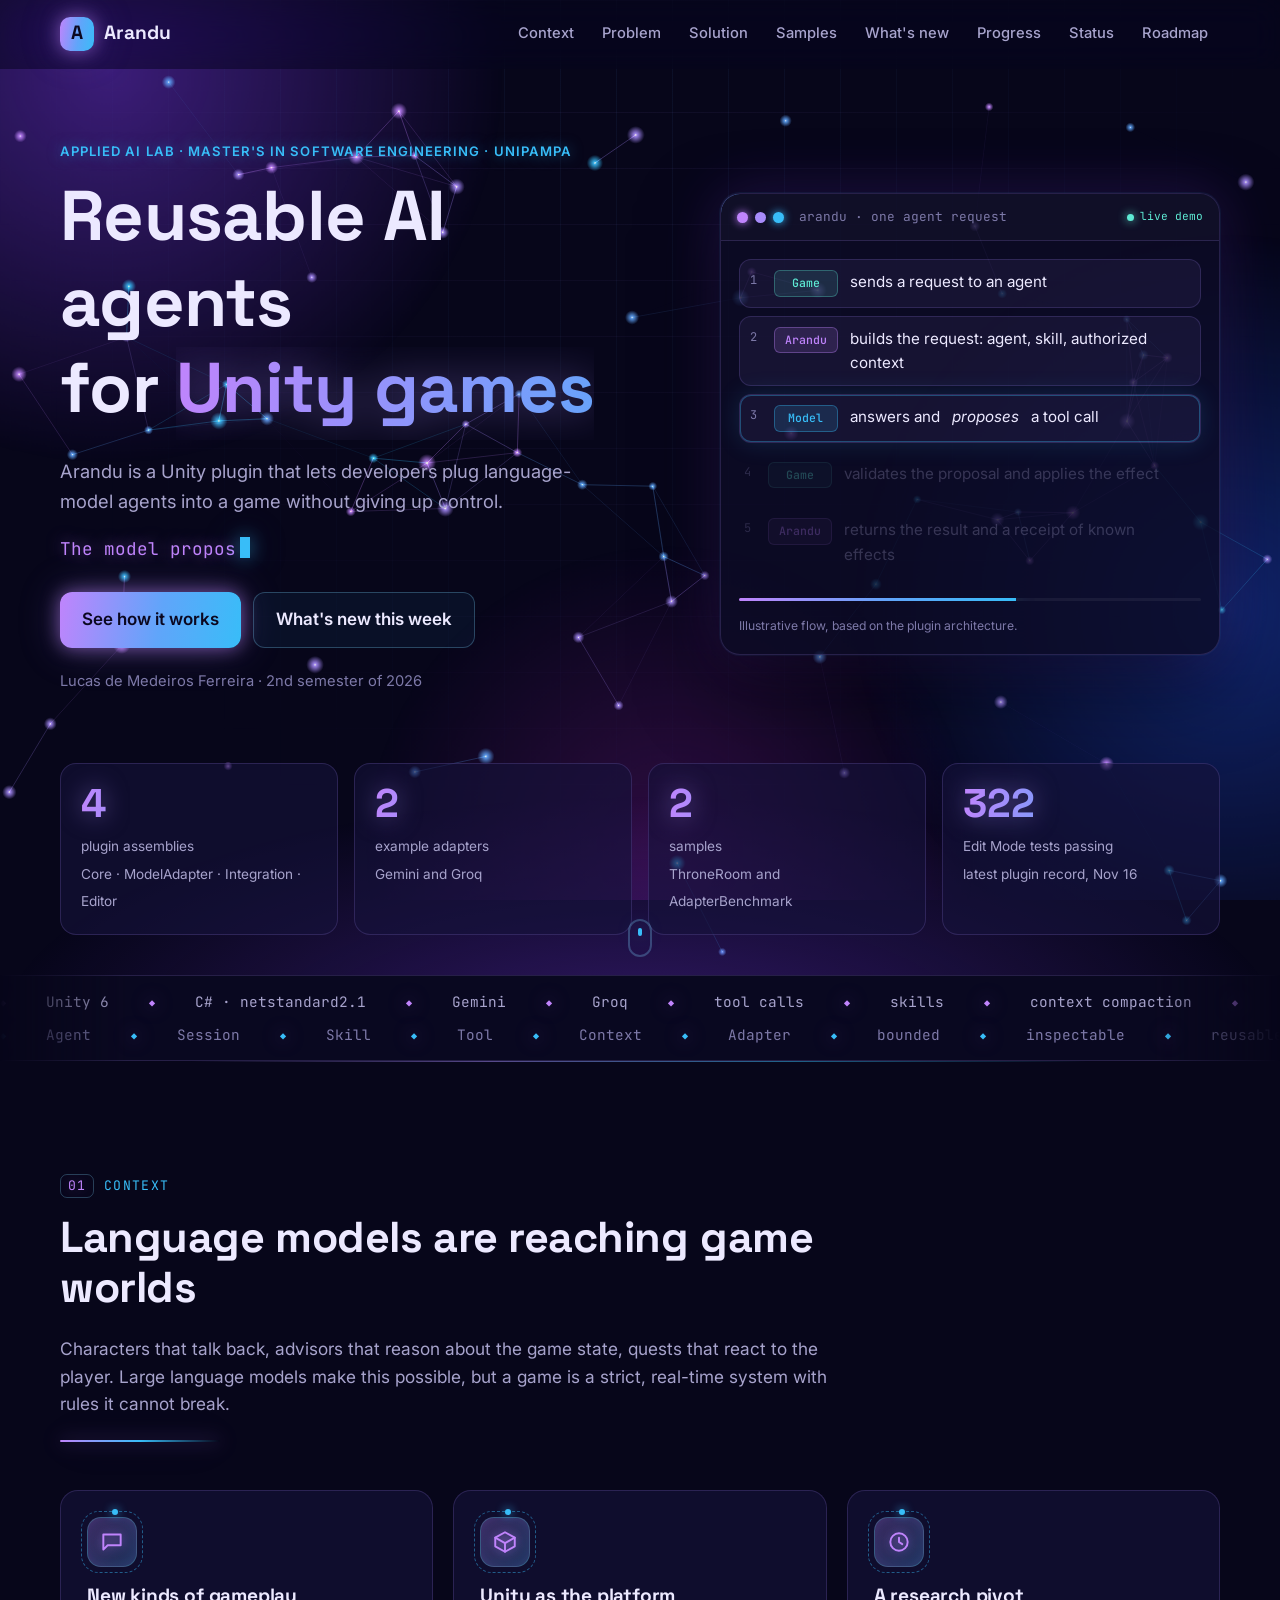
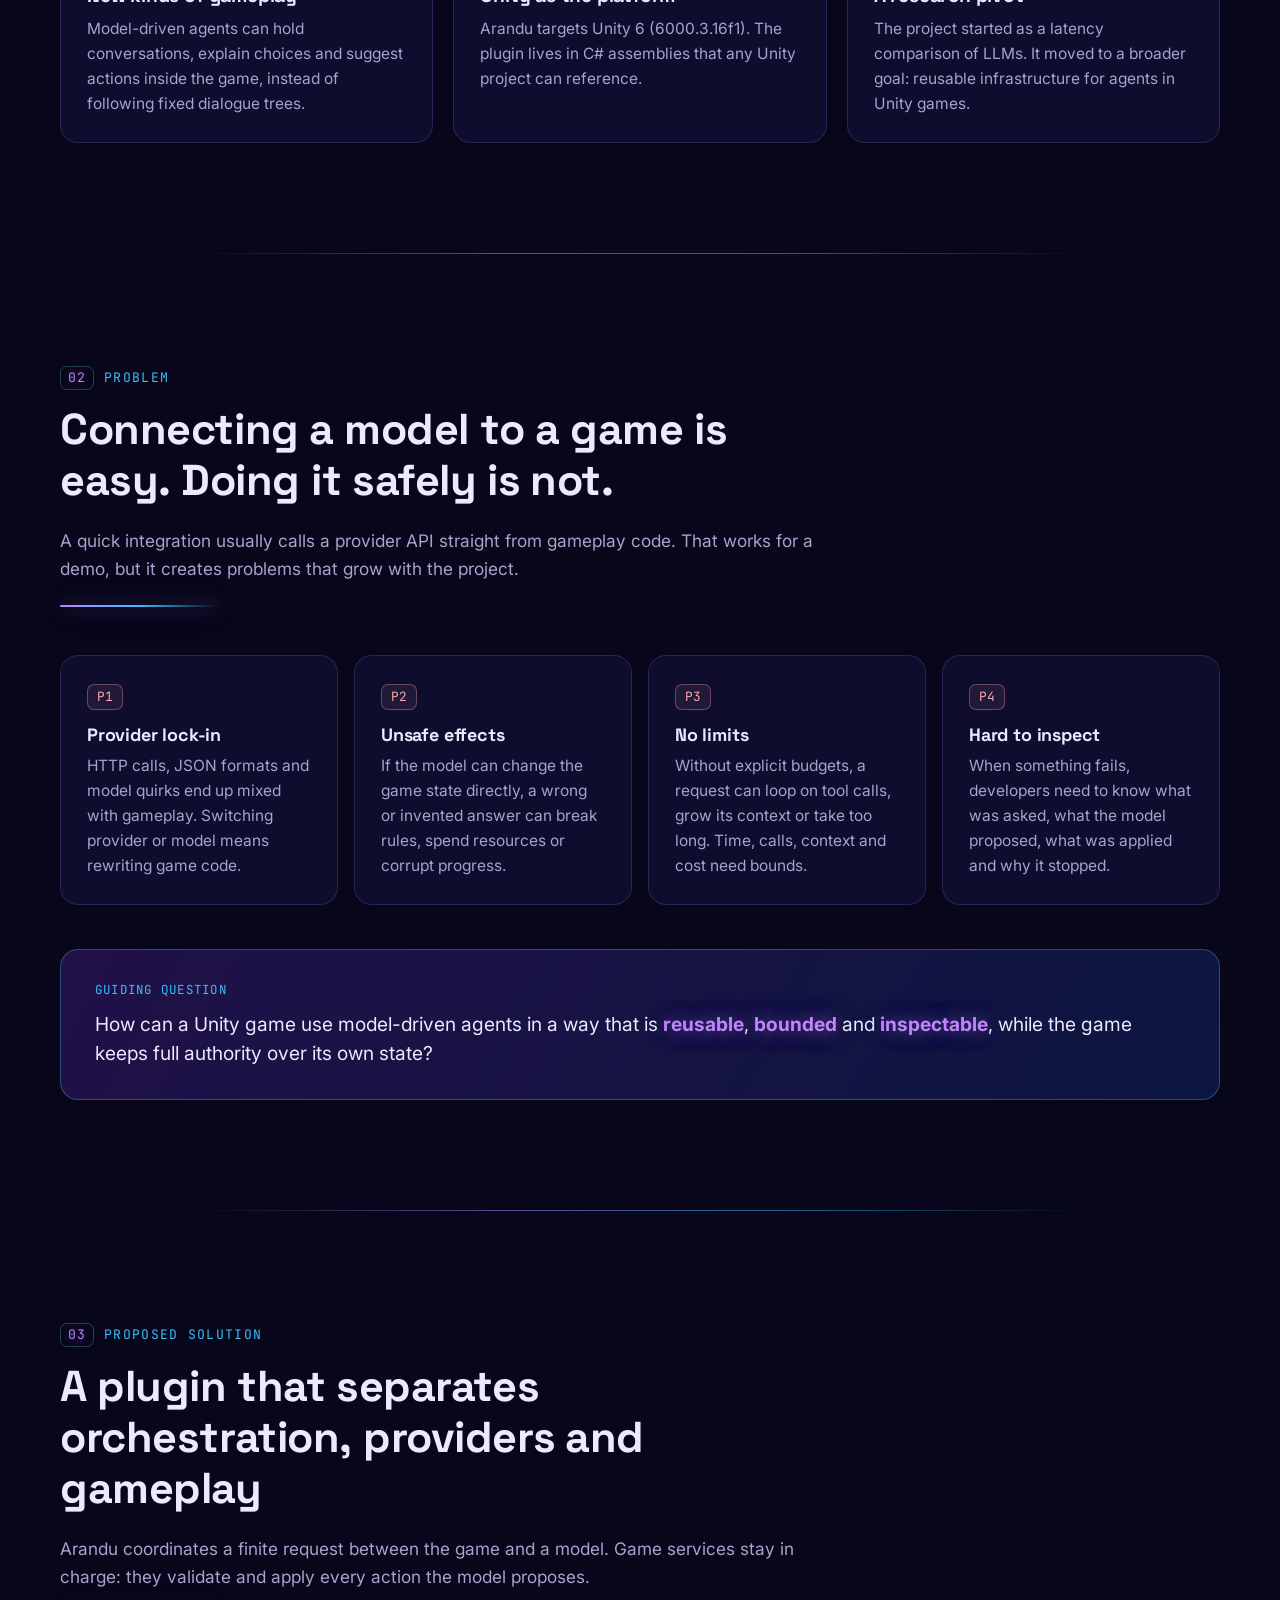
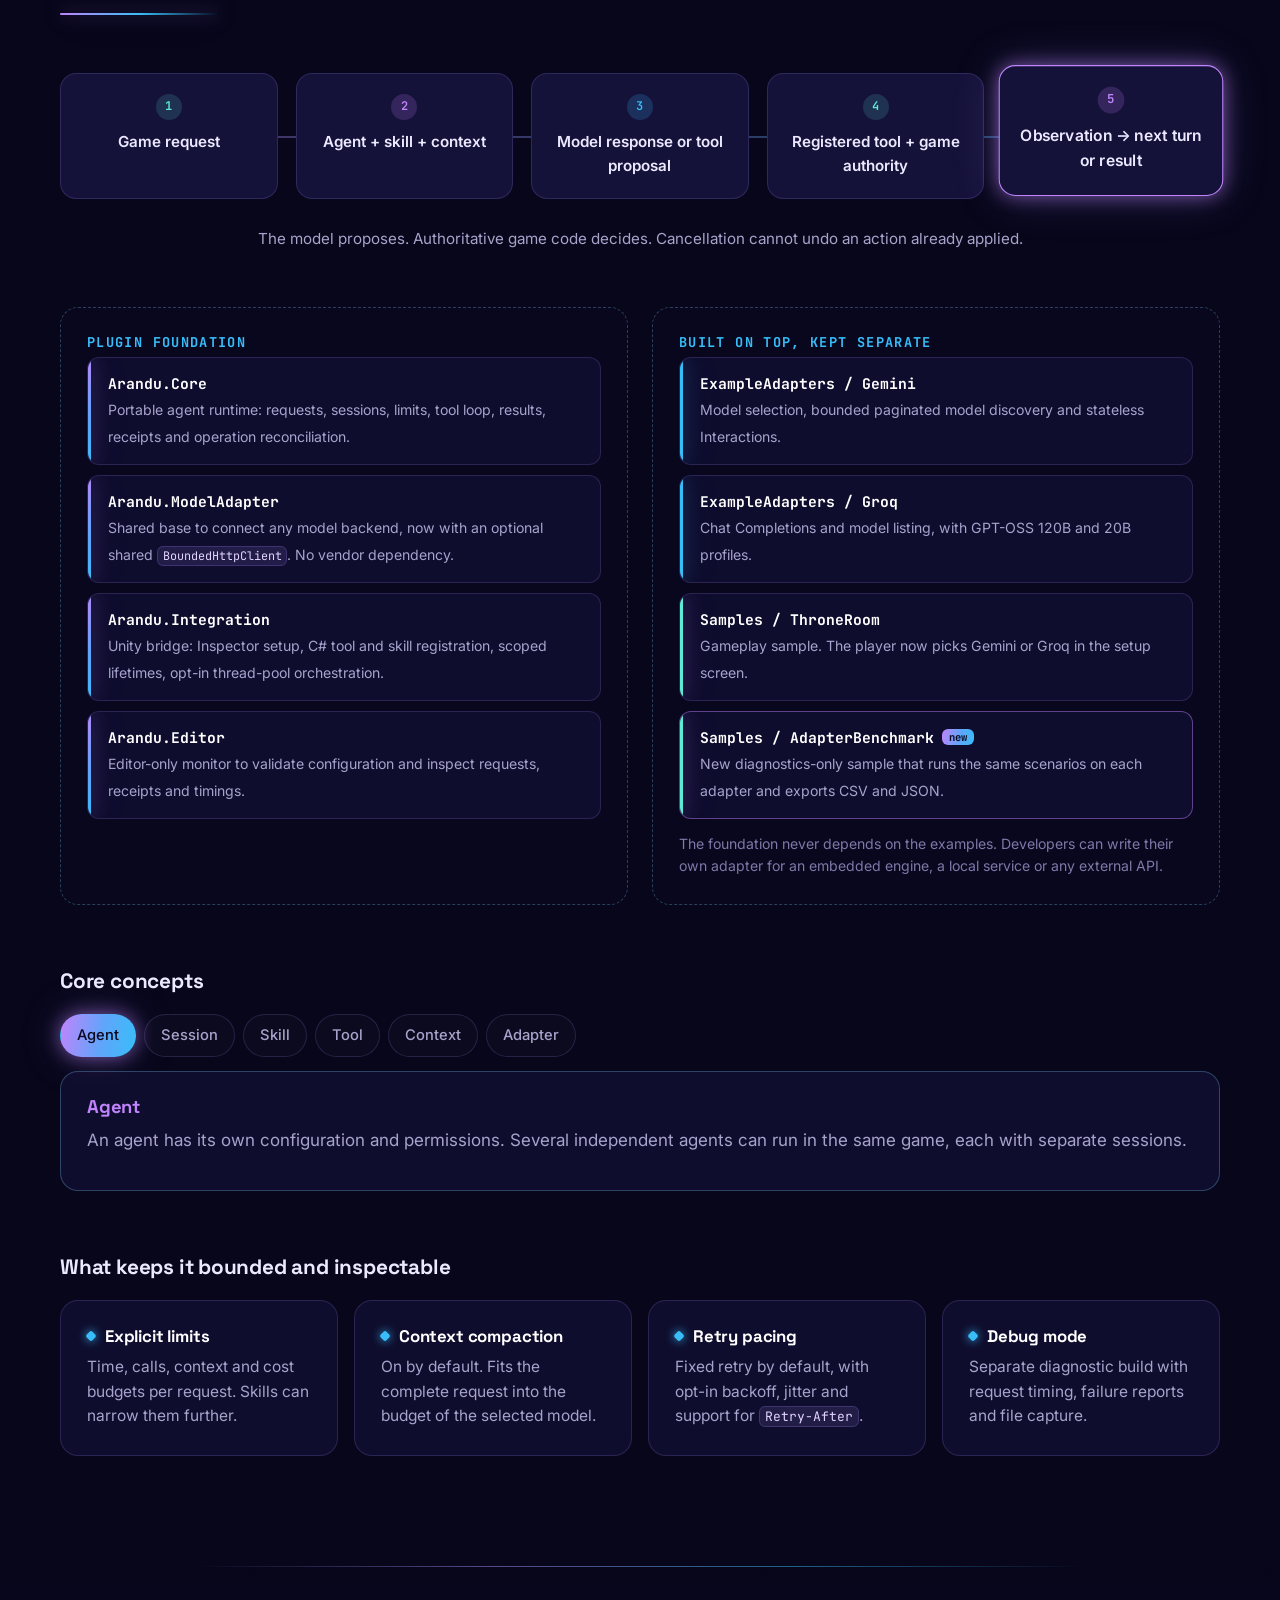
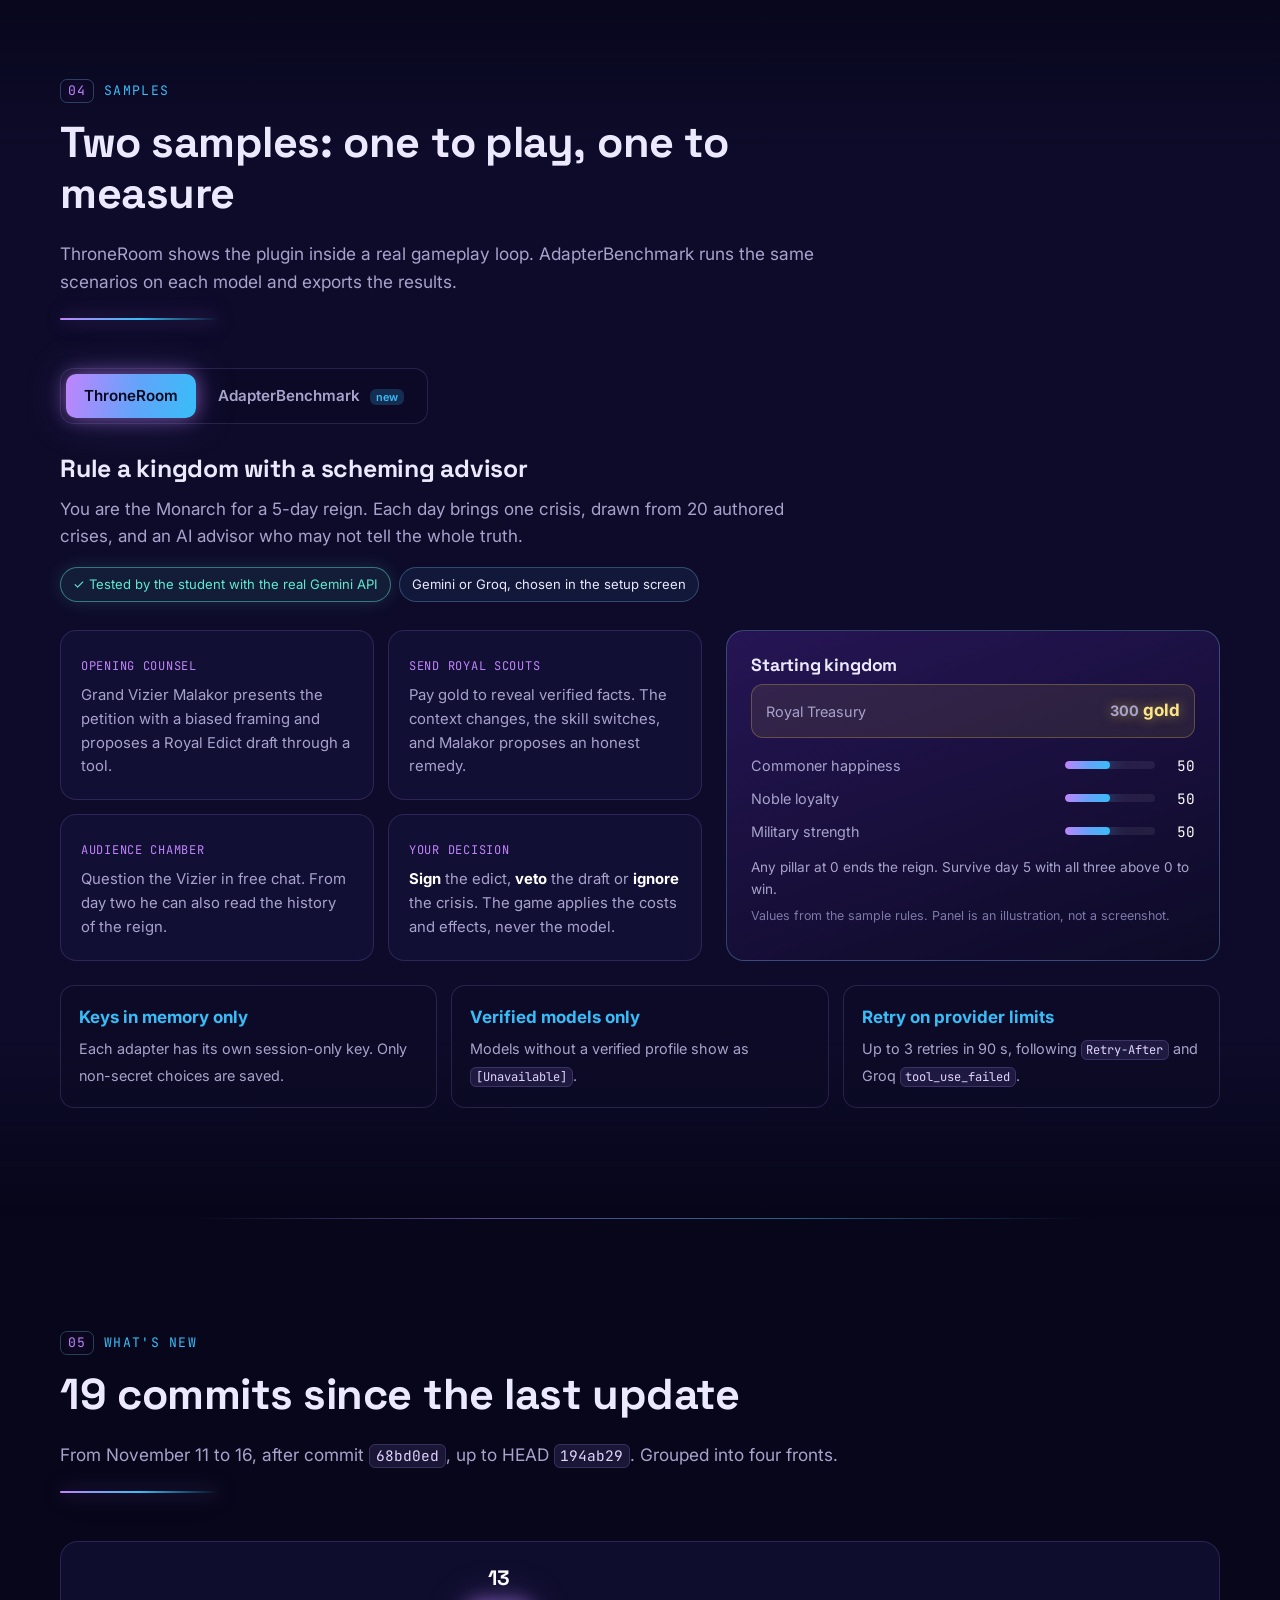
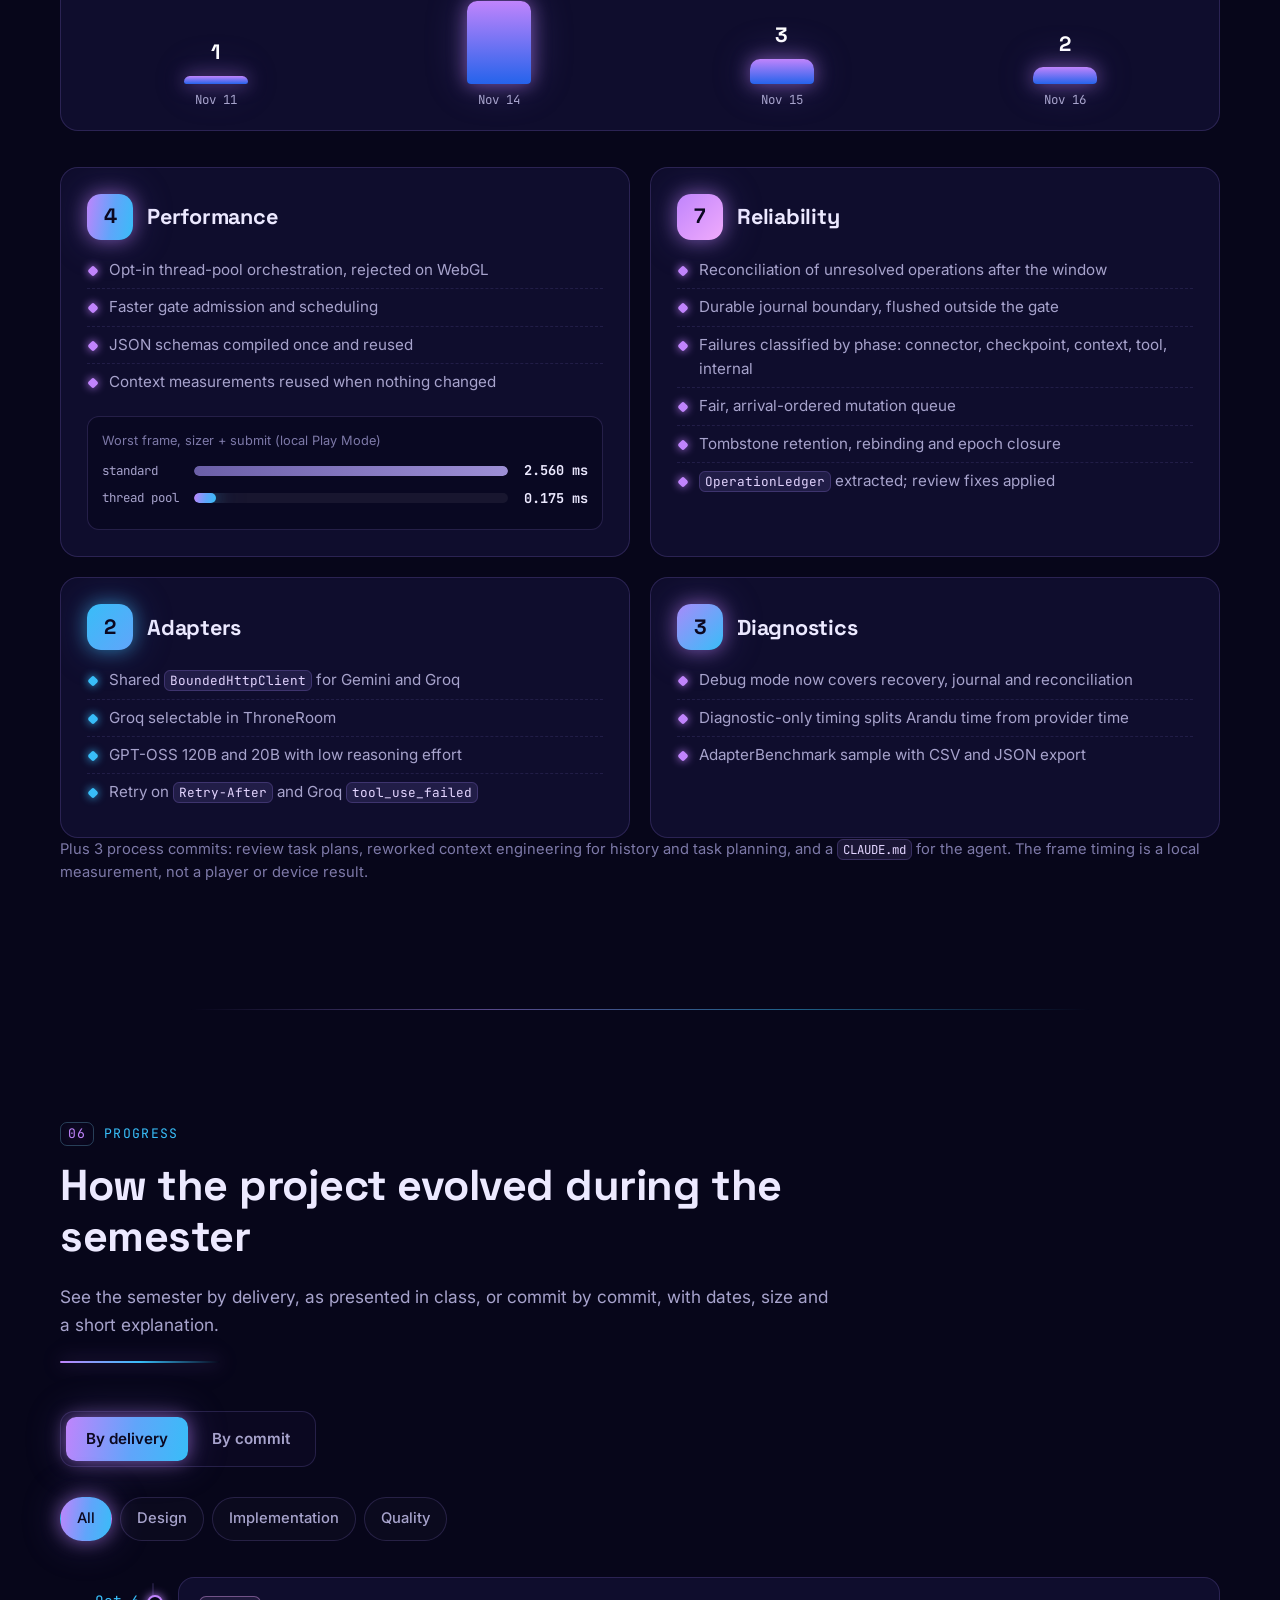
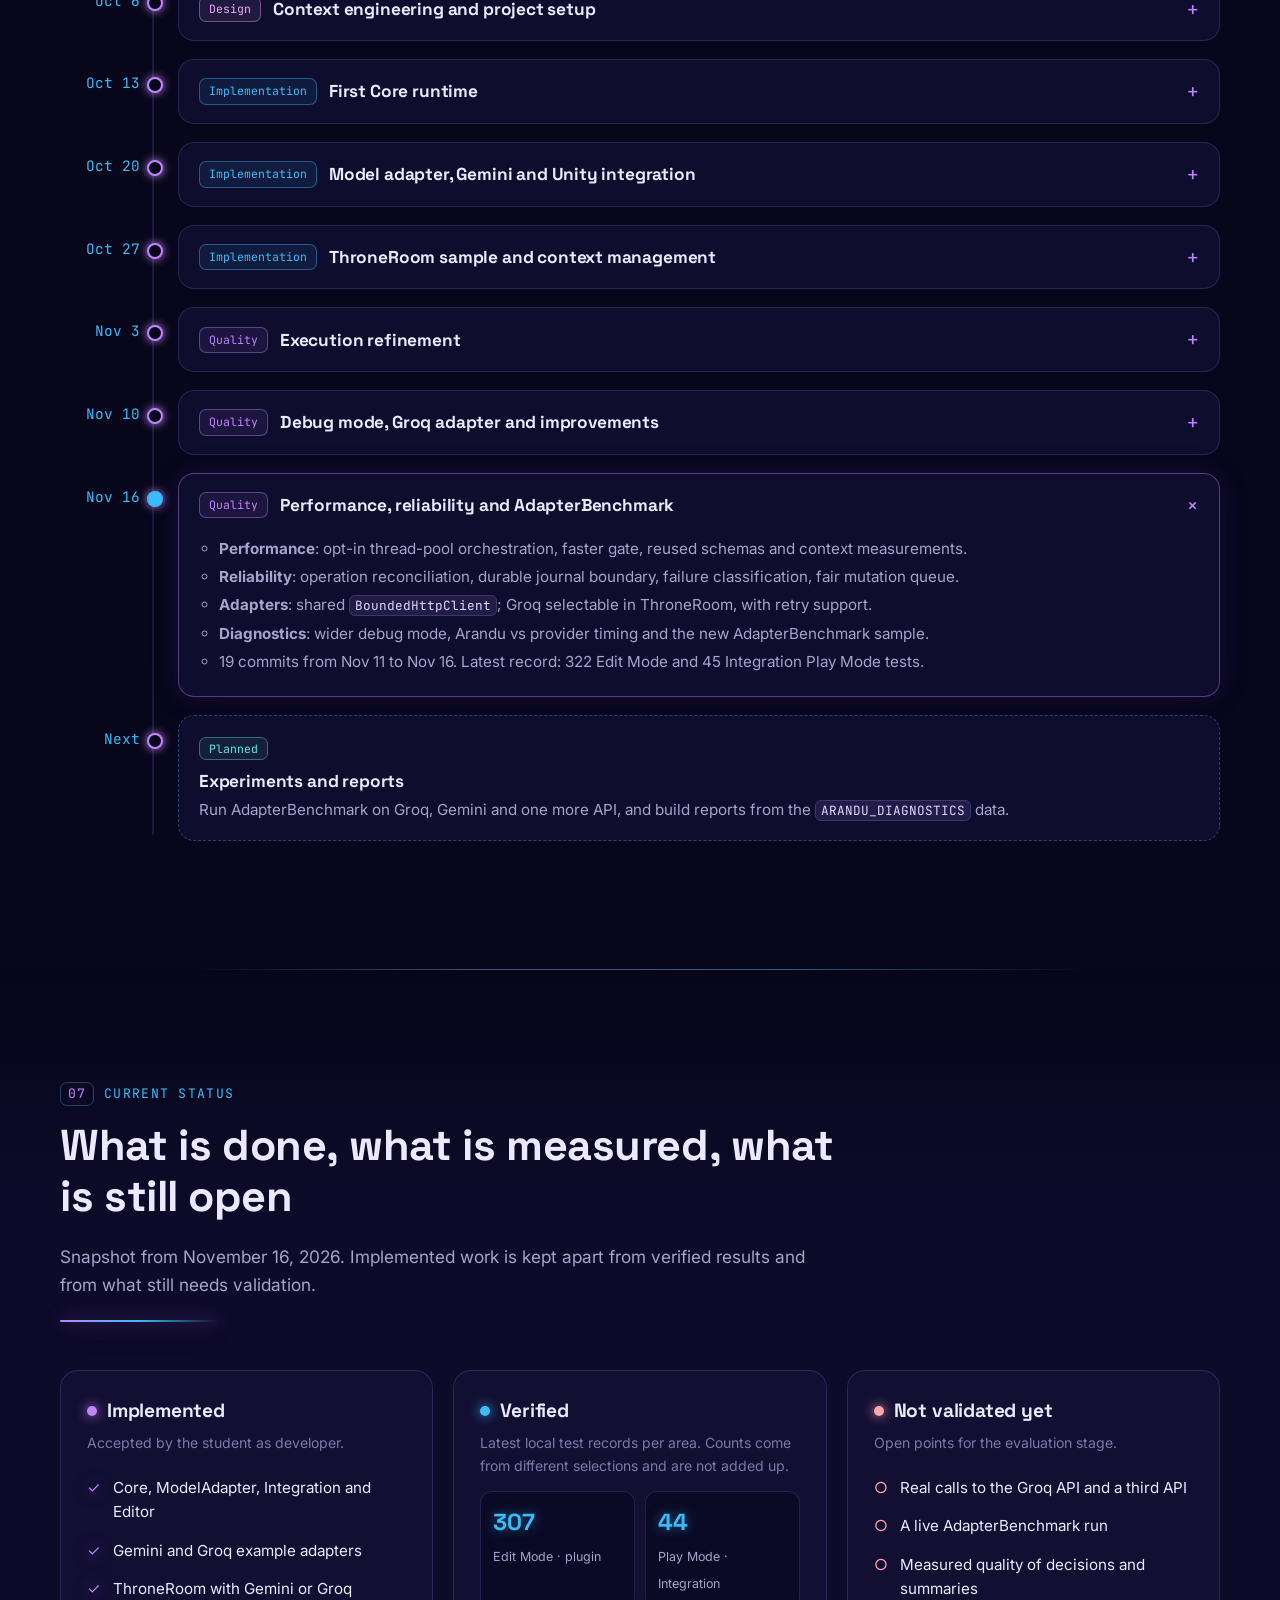
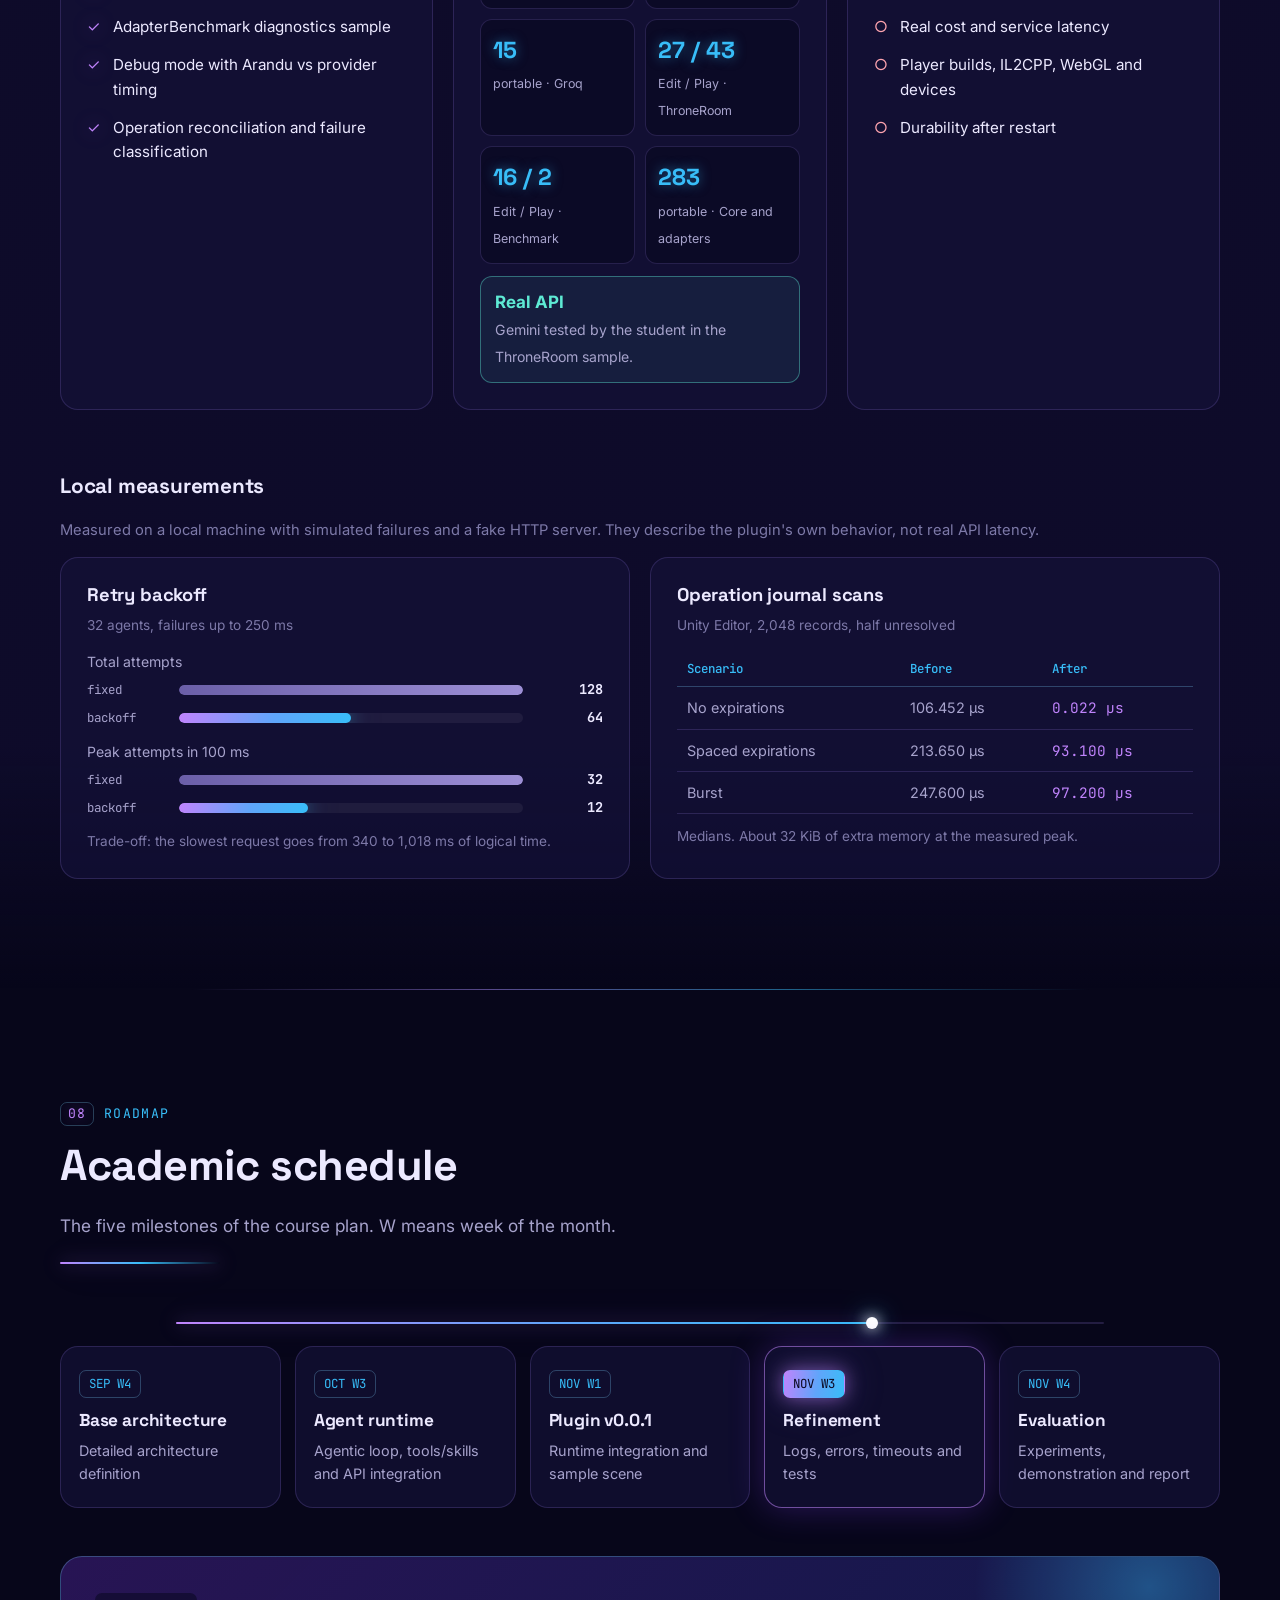
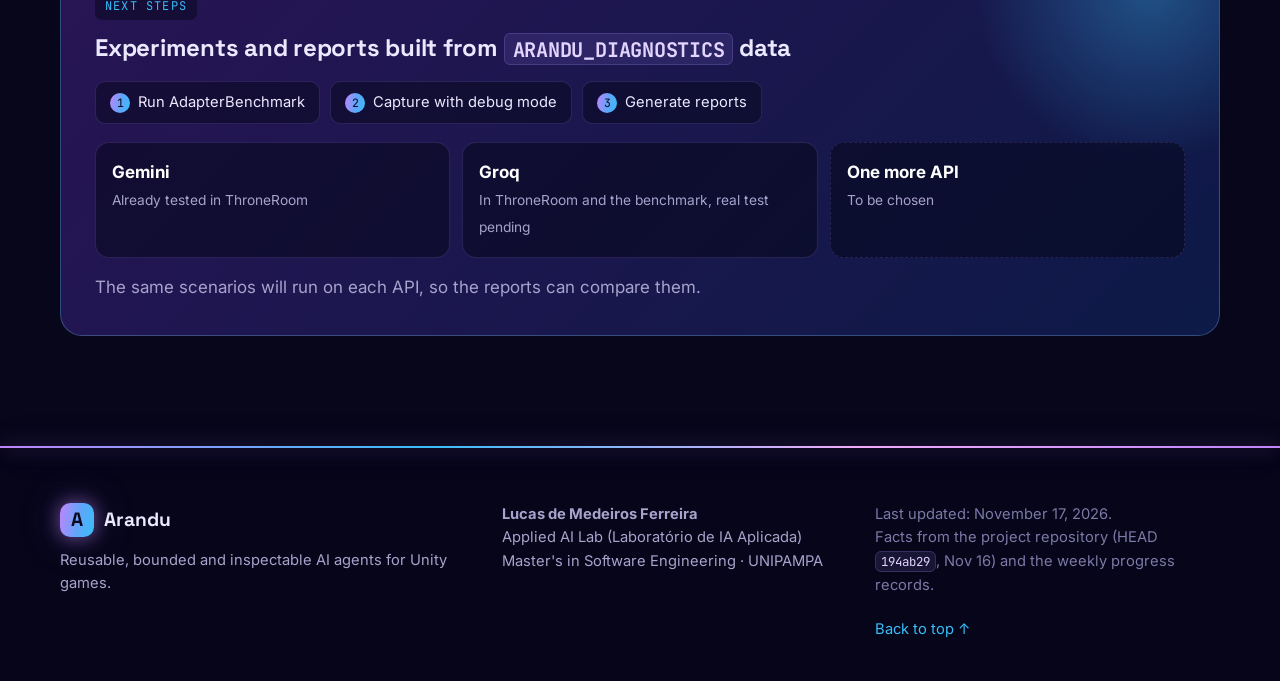
==== index.html @ 789f6451 "Improve Arandu site Signed-off-by: lucasper <lucasmf2005job@gmail.com>" ====
<!doctype html>
<html lang="en">
<head>
  <meta charset="utf-8">
  <meta name="viewport" content="width=device-width, initial-scale=1">
  <title>Arandu · AI Agents for Unity</title>
  <meta name="description" content="Arandu is a reusable Unity plugin for model-driven game agents. Project site for the Applied AI Lab course, Master's in Software Engineering, UNIPAMPA.">
  <meta name="theme-color" content="#07061a">
  <link rel="preconnect" href="https://fonts.googleapis.com">
  <link rel="preconnect" href="https://fonts.gstatic.com" crossorigin>
  <link href="https://fonts.googleapis.com/css2?family=Inter:wght@400;500;600;700&family=Space+Grotesk:wght@500;600;700&family=JetBrains+Mono:wght@400;500&display=swap" rel="stylesheet">
  <link rel="stylesheet" href="styles.css">
  <link rel="icon" href="data:image/svg+xml,%3Csvg xmlns='http://www.w3.org/2000/svg' viewBox='0 0 64 64'%3E%3Cdefs%3E%3ClinearGradient id='g' x1='0' y1='0' x2='1' y2='1'%3E%3Cstop offset='0' stop-color='%23c084fc'/%3E%3Cstop offset='1' stop-color='%2338bdf8'/%3E%3C/linearGradient%3E%3C/defs%3E%3Crect width='64' height='64' rx='14' fill='%230d0b26'/%3E%3Cpath d='M32 12 50 52H40l-8-19-8 19H14z' fill='url(%23g)'/%3E%3C/svg%3E">
</head>
<body>

<div class="scroll-progress" aria-hidden="true"><i></i></div>
<div class="cursor-glow" aria-hidden="true"></div>
<div class="bg-orbs" aria-hidden="true"><span class="orb o1"></span><span class="orb o2"></span><span class="orb o3"></span></div>
<div class="bg-grid" aria-hidden="true"></div>

<header class="topbar" id="top">
  <a class="brand" href="#top" aria-label="Arandu home">
    <span class="brand-mark" aria-hidden="true">A</span>
    <span>Arandu</span>
  </a>
  <button class="menu-toggle" aria-expanded="false" aria-controls="nav" aria-label="Open menu">
    <span></span><span></span><span></span>
  </button>
  <nav id="nav" class="nav">
    <a href="#context">Context</a>
    <a href="#problem">Problem</a>
    <a href="#solution">Solution</a>
    <a href="#samples">Samples</a>
    <a href="#whatsnew">What's new</a>
    <a href="#progress">Progress</a>
    <a href="#status">Status</a>
    <a href="#roadmap">Roadmap</a>
  </nav>
</header>

<main>

<!-- ============ HERO ============ -->
<section class="hero">
  <canvas id="net" class="hero-net" aria-hidden="true"></canvas>
  <div class="wrap hero-grid">
    <div class="hero-copy">
      <p class="eyebrow anim-in" style="--d:0">Applied AI Lab · Master's in Software Engineering · UNIPAMPA</p>
      <h1 class="anim-in" style="--d:1">Reusable AI agents<br>for <span class="grad glitch" data-text="Unity games">Unity games</span></h1>
      <p class="lead anim-in" style="--d:2">Arandu is a Unity plugin that lets developers plug language-model agents into a game without giving up control.</p>
      <p class="motto anim-in" style="--d:3"><span class="typed" data-words="The model proposes.|The game decides.|Every request is bounded.|Every effect has a receipt."></span><span class="caret" aria-hidden="true"></span></p>
      <div class="hero-cta anim-in" style="--d:4">
        <a class="btn btn-primary magnetic" href="#solution"><span>See how it works</span></a>
        <a class="btn btn-ghost magnetic" href="#whatsnew"><span>What's new this week</span></a>
      </div>
      <p class="author anim-in" style="--d:5">Lucas de Medeiros Ferreira · 2nd semester of 2026</p>
    </div>

    <div class="terminal anim-in tilt" style="--d:3" aria-label="Illustrative request flow">
      <div class="term-head">
        <span class="dot"></span><span class="dot"></span><span class="dot"></span>
        <span class="term-title">arandu · one agent request</span>
        <span class="term-live">live demo</span>
      </div>
      <ol class="term-body" id="term">
        <li data-tag="game"><span class="tag">Game</span> sends a request to an agent</li>
        <li data-tag="arandu"><span class="tag">Arandu</span> builds the request: agent, skill, authorized context</li>
        <li data-tag="model"><span class="tag">Model</span> answers and <em>proposes</em> a tool call</li>
        <li data-tag="game"><span class="tag">Game</span> validates the proposal and applies the effect</li>
        <li data-tag="arandu"><span class="tag">Arandu</span> returns the result and a receipt of known effects</li>
      </ol>
      <div class="term-foot"><span class="term-bar"><i></i></span><span class="term-note">Illustrative flow, based on the plugin architecture.</span></div>
    </div>
  </div>

  <div class="wrap stats">
    <div class="stat reveal"><b data-count="4">0</b><span>plugin assemblies<br>Core · ModelAdapter · Integration · Editor</span></div>
    <div class="stat reveal"><b data-count="2">0</b><span>example adapters<br>Gemini and Groq</span></div>
    <div class="stat reveal"><b data-count="2">0</b><span>samples<br>ThroneRoom and AdapterBenchmark</span></div>
    <div class="stat reveal"><b data-count="322">0</b><span>Edit Mode tests passing<br>latest plugin record, Nov 16</span></div>
  </div>

  <a class="scroll-cue" href="#context" aria-label="Scroll to content"><span></span></a>
</section>

<div class="marquee" aria-hidden="true">
  <div class="marquee-track">
    <span>Unity 6</span><span>C# · netstandard2.1</span><span>Gemini</span><span>Groq</span><span>tool calls</span><span>skills</span><span>context compaction</span><span>retry · backoff · jitter</span><span>receipts</span><span>debug mode</span><span>ARANDU_DIAGNOSTICS</span><span>AdapterBenchmark</span>
    <span>Unity 6</span><span>C# · netstandard2.1</span><span>Gemini</span><span>Groq</span><span>tool calls</span><span>skills</span><span>context compaction</span><span>retry · backoff · jitter</span><span>receipts</span><span>debug mode</span><span>ARANDU_DIAGNOSTICS</span><span>AdapterBenchmark</span>
  </div>
  <div class="marquee-track rev">
    <span>Agent</span><span>Session</span><span>Skill</span><span>Tool</span><span>Context</span><span>Adapter</span><span>bounded</span><span>inspectable</span><span>reusable</span><span>53 commits</span><span>ThroneRoom</span><span>Editor monitor</span>
    <span>Agent</span><span>Session</span><span>Skill</span><span>Tool</span><span>Context</span><span>Adapter</span><span>bounded</span><span>inspectable</span><span>reusable</span><span>53 commits</span><span>ThroneRoom</span><span>Editor monitor</span>
  </div>
</div>

<!-- ============ CONTEXT ============ -->
<section id="context" class="section">
  <div class="wrap">
    <header class="section-head reveal">
      <p class="kicker"><span>01</span> Context</p>
      <h2>Language models are reaching game worlds</h2>
      <p class="sub">Characters that talk back, advisors that reason about the game state, quests that react to the player. Large language models make this possible, but a game is a strict, real-time system with rules it cannot break.</p>
    </header>

    <div class="grid-3 stagger">
      <article class="card spot reveal">
        <div class="icon" aria-hidden="true"><svg viewBox="0 0 24 24"><path d="M4 5h16v10H8l-4 4z" /></svg></div>
        <h3>New kinds of gameplay</h3>
        <p>Model-driven agents can hold conversations, explain choices and suggest actions inside the game, instead of following fixed dialogue trees.</p>
      </article>
      <article class="card spot reveal">
        <div class="icon" aria-hidden="true"><svg viewBox="0 0 24 24"><path d="M12 3 21 8v8l-9 5-9-5V8z" /><path d="M3 8l9 5 9-5M12 13v8" /></svg></div>
        <h3>Unity as the platform</h3>
        <p>Arandu targets Unity 6 (6000.3.16f1). The plugin lives in C# assemblies that any Unity project can reference.</p>
      </article>
      <article class="card spot reveal">
        <div class="icon" aria-hidden="true"><svg viewBox="0 0 24 24"><circle cx="12" cy="12" r="8" /><path d="M12 8v4l3 2" /></svg></div>
        <h3>A research pivot</h3>
        <p>The project started as a latency comparison of LLMs. It moved to a broader goal: reusable infrastructure for agents in Unity games.</p>
      </article>
    </div>
  </div>
</section>

<!-- ============ PROBLEM ============ -->
<section id="problem" class="section">
  <div class="wrap">
    <header class="section-head reveal">
      <p class="kicker"><span>02</span> Problem</p>
      <h2>Connecting a model to a game is easy. Doing it safely is not.</h2>
      <p class="sub">A quick integration usually calls a provider API straight from gameplay code. That works for a demo, but it creates problems that grow with the project.</p>
    </header>

    <div class="problems stagger">
      <article class="problem spot reveal">
        <span class="pnum">P1</span>
        <h3>Provider lock-in</h3>
        <p>HTTP calls, JSON formats and model quirks end up mixed with gameplay. Switching provider or model means rewriting game code.</p>
      </article>
      <article class="problem spot reveal">
        <span class="pnum">P2</span>
        <h3>Unsafe effects</h3>
        <p>If the model can change the game state directly, a wrong or invented answer can break rules, spend resources or corrupt progress.</p>
      </article>
      <article class="problem spot reveal">
        <span class="pnum">P3</span>
        <h3>No limits</h3>
        <p>Without explicit budgets, a request can loop on tool calls, grow its context or take too long. Time, calls, context and cost need bounds.</p>
      </article>
      <article class="problem spot reveal">
        <span class="pnum">P4</span>
        <h3>Hard to inspect</h3>
        <p>When something fails, developers need to know what was asked, what the model proposed, what was applied and why it stopped.</p>
      </article>
    </div>

    <blockquote class="question reveal">
      <span>Guiding question</span>
      How can a Unity game use model-driven agents in a way that is <b>reusable</b>, <b>bounded</b> and <b>inspectable</b>, while the game keeps full authority over its own state?
    </blockquote>
  </div>
</section>

<!-- ============ SOLUTION ============ -->
<section id="solution" class="section">
  <div class="wrap">
    <header class="section-head reveal">
      <p class="kicker"><span>03</span> Proposed solution</p>
      <h2>A plugin that separates orchestration, providers and gameplay</h2>
      <p class="sub">Arandu coordinates a finite request between the game and a model. Game services stay in charge: they validate and apply every action the model proposes.</p>
    </header>

    <div class="loop reveal" role="img" aria-label="Agent loop: game request, agent with skill and context, model response or tool proposal, registered tool with game authority, observation, then next turn or result">
      <div class="loop-track" aria-hidden="true"><i class="pulse"></i></div>
      <div class="node n-game"><small>1</small>Game request</div>
      <div class="node n-arandu"><small>2</small>Agent + skill + context</div>
      <div class="node n-model"><small>3</small>Model response or tool proposal</div>
      <div class="node n-game"><small>4</small>Registered tool + game authority</div>
      <div class="node n-arandu"><small>5</small>Observation → next turn or result</div>
    </div>
    <p class="caption reveal">The model proposes. Authoritative game code decides. Cancellation cannot undo an action already applied.</p>

    <div class="arch">
      <div class="arch-col reveal">
        <h3 class="arch-title">Plugin foundation</h3>
        <div class="module m-core"><b>Arandu.Core</b><span>Portable agent runtime: requests, sessions, limits, tool loop, results, receipts and operation reconciliation.</span></div>
        <div class="module m-adapter"><b>Arandu.ModelAdapter</b><span>Shared base to connect any model backend, now with an optional shared <code>BoundedHttpClient</code>. No vendor dependency.</span></div>
        <div class="module m-integration"><b>Arandu.Integration</b><span>Unity bridge: Inspector setup, C# tool and skill registration, scoped lifetimes, opt-in thread-pool orchestration.</span></div>
        <div class="module m-editor"><b>Arandu.Editor</b><span>Editor-only monitor to validate configuration and inspect requests, receipts and timings.</span></div>
      </div>
      <div class="arch-col reveal">
        <h3 class="arch-title">Built on top, kept separate</h3>
        <div class="module m-example"><b>ExampleAdapters / Gemini</b><span>Model selection, bounded paginated model discovery and stateless Interactions.</span></div>
        <div class="module m-example"><b>ExampleAdapters / Groq</b><span>Chat Completions and model listing, with GPT-OSS 120B and 20B profiles.</span></div>
        <div class="module m-sample"><b>Samples / ThroneRoom</b><span>Gameplay sample. The player now picks Gemini or Groq in the setup screen.</span></div>
        <div class="module m-sample m-new"><b>Samples / AdapterBenchmark</b><span>New diagnostics-only sample that runs the same scenarios on each adapter and exports CSV and JSON.</span></div>
        <p class="arch-note">The foundation never depends on the examples. Developers can write their own adapter for an embedded engine, a local service or any external API.</p>
      </div>
    </div>

    <h3 class="minor-title reveal">Core concepts</h3>
    <div class="concepts reveal" role="tablist">
      <button class="concept active" data-key="agent" role="tab">Agent</button>
      <button class="concept" data-key="session" role="tab">Session</button>
      <button class="concept" data-key="skill" role="tab">Skill</button>
      <button class="concept" data-key="tool" role="tab">Tool</button>
      <button class="concept" data-key="context" role="tab">Context</button>
      <button class="concept" data-key="adapter" role="tab">Adapter</button>
    </div>
    <div class="concept-panel reveal" id="concept-panel" aria-live="polite">
      <h4>Agent</h4>
      <p>An agent has its own configuration and permissions. Several independent agents can run in the same game, each with separate sessions.</p>
    </div>

    <h3 class="minor-title reveal">What keeps it bounded and inspectable</h3>
    <div class="grid-4 stagger">
      <div class="feat spot reveal"><h4>Explicit limits</h4><p>Time, calls, context and cost budgets per request. Skills can narrow them further.</p></div>
      <div class="feat spot reveal"><h4>Context compaction</h4><p>On by default. Fits the complete request into the budget of the selected model.</p></div>
      <div class="feat spot reveal"><h4>Retry pacing</h4><p>Fixed retry by default, with opt-in backoff, jitter and support for <code>Retry-After</code>.</p></div>
      <div class="feat spot reveal"><h4>Debug mode</h4><p>Separate diagnostic build with request timing, failure reports and file capture.</p></div>
    </div>
  </div>
</section>

<!-- ============ SAMPLES ============ -->
<section id="samples" class="section section-deep">
  <div class="wrap">
    <header class="section-head reveal">
      <p class="kicker"><span>04</span> Samples</p>
      <h2>Two samples: one to play, one to measure</h2>
      <p class="sub">ThroneRoom shows the plugin inside a real gameplay loop. AdapterBenchmark runs the same scenarios on each model and exports the results.</p>
    </header>

    <div class="sample-tabs reveal" role="tablist">
      <button class="stab active" data-tab="throne" role="tab" aria-selected="true">ThroneRoom</button>
      <button class="stab" data-tab="bench" role="tab" aria-selected="false">AdapterBenchmark <em>new</em></button>
      <span class="stab-ink" aria-hidden="true"></span>
    </div>

    <!-- ThroneRoom -->
    <div class="spanel active" id="tab-throne">
      <div class="throne-head">
        <h3>Rule a kingdom with a scheming advisor</h3>
        <p>You are the Monarch for a 5-day reign. Each day brings one crisis, drawn from 20 authored crises, and an AI advisor who may not tell the whole truth.</p>
        <div class="badges">
          <span class="badge badge-ok">✓ Tested by the student with the real Gemini API</span>
          <span class="badge">Gemini or Groq, chosen in the setup screen</span>
        </div>
      </div>

      <div class="throne">
        <div class="throne-steps">
          <div class="tstep"><span class="tday">Opening counsel</span><p>Grand Vizier Malakor presents the petition with a biased framing and proposes a Royal Edict draft through a tool.</p></div>
          <div class="tstep"><span class="tday">Send royal scouts</span><p>Pay gold to reveal verified facts. The context changes, the skill switches, and Malakor proposes an honest remedy.</p></div>
          <div class="tstep"><span class="tday">Audience chamber</span><p>Question the Vizier in free chat. From day two he can also read the history of the reign.</p></div>
          <div class="tstep"><span class="tday">Your decision</span><p><b>Sign</b> the edict, <b>veto</b> the draft or <b>ignore</b> the crisis. The game applies the costs and effects, never the model.</p></div>
        </div>

        <div class="kingdom" aria-label="Starting resources of the kingdom">
          <h3>Starting kingdom</h3>
          <div class="gold"><span>Royal Treasury</span><b><span data-count="300">0</span> gold</b></div>
          <div class="pillar"><span>Commoner happiness</span><div class="bar"><i style="--v:50%"></i></div><em>50</em></div>
          <div class="pillar"><span>Noble loyalty</span><div class="bar"><i style="--v:50%"></i></div><em>50</em></div>
          <div class="pillar"><span>Military strength</span><div class="bar"><i style="--v:50%"></i></div><em>50</em></div>
          <p class="rule">Any pillar at 0 ends the reign. Survive day 5 with all three above 0 to win.</p>
          <p class="rule faint">Values from the sample rules. Panel is an illustration, not a screenshot.</p>
        </div>
      </div>

      <div class="safety">
        <div><b>Keys in memory only</b><span>Each adapter has its own session-only key. Only non-secret choices are saved.</span></div>
        <div><b>Verified models only</b><span>Models without a verified profile show as <code>[Unavailable]</code>.</span></div>
        <div><b>Retry on provider limits</b><span>Up to 3 retries in 90 s, following <code>Retry-After</code> and Groq <code>tool_use_failed</code>.</span></div>
      </div>
    </div>

    <!-- AdapterBenchmark -->
    <div class="spanel" id="tab-bench">
      <div class="throne-head">
        <h3>Same scenarios, every model, comparable data</h3>
        <p>The benchmark runs adapter × model × scenario × repeat. Each repeat uses a fresh scope and session, and each turn is checked against a concrete expectation.</p>
        <div class="badges">
          <span class="badge">Only with <code>ARANDU_DIAGNOSTICS</code></span>
          <span class="badge">Offline tests only · no live run recorded yet</span>
        </div>
      </div>

      <div class="bench">
        <div class="pipeline" aria-label="Benchmark pipeline">
          <div class="pstage"><b>Pick</b><span>adapters and models</span></div>
          <div class="pstage"><b>Run</b><span>10 scenarios × repeats</span></div>
          <div class="pstage"><b>Capture</b><span>debug mode timings</span></div>
          <div class="pstage"><b>Export</b><span>CSV · JSON · JSONL</span></div>
        </div>

        <div class="scenarios">
          <span>PlainText</span><span>LongInput</span><span>StructuredOutput</span><span>SingleReadTool</span><span>ToolChain</span><span>MutationTool</span><span>SkillSwitch</span><span>ContextPressure</span><span>MultiTurnSession</span><span>Cancellation</span>
        </div>

        <table class="mtable btable">
          <thead><tr><th>Adapter</th><th>Verified models</th><th>Default delay</th></tr></thead>
          <tbody>
            <tr><td>Gemini</td><td><code>gemini-3.5-flash-lite</code></td><td>4000 ms</td></tr>
            <tr><td>Groq</td><td><code>openai/gpt-oss-120b</code>, <code>openai/gpt-oss-20b</code></td><td>2500 ms</td></tr>
          </tbody>
        </table>
        <p class="note">Metrics include client wall time, retries, tool counts, context compaction and the new per-dispatch timing that separates Arandu time from provider time. A new adapter only needs to implement <code>IBenchmarkAdapter</code>.</p>
      </div>
    </div>
  </div>
</section>

<!-- ============ WHAT'S NEW ============ -->
<section id="whatsnew" class="section">
  <div class="wrap">
    <header class="section-head reveal">
      <p class="kicker"><span>05</span> What's new</p>
      <h2>19 commits since the last update</h2>
      <p class="sub">From November 11 to 16, after commit <code>68bd0ed</code>, up to HEAD <code>194ab29</code>. Grouped into four fronts.</p>
    </header>

    <div class="commit-strip reveal" aria-label="Commits per day">
      <div class="cday"><b data-count="1">0</b><span>Nov 11</span><i style="--h:8%"></i></div>
      <div class="cday"><b data-count="13">0</b><span>Nov 14</span><i style="--h:100%"></i></div>
      <div class="cday"><b data-count="3">0</b><span>Nov 15</span><i style="--h:24%"></i></div>
      <div class="cday"><b data-count="2">0</b><span>Nov 16</span><i style="--h:16%"></i></div>
    </div>

    <div class="fronts stagger">
      <article class="front spot reveal f-perf">
        <div class="front-head"><span class="front-num">4</span><h3>Performance</h3></div>
        <ul>
          <li>Opt-in thread-pool orchestration, rejected on WebGL</li>
          <li>Faster gate admission and scheduling</li>
          <li>JSON schemas compiled once and reused</li>
          <li>Context measurements reused when nothing changed</li>
        </ul>
        <div class="front-metric">
          <span>Worst frame, sizer + submit (local Play Mode)</span>
          <div class="mrow"><em>standard</em><div class="track"><i class="old" style="--w:100%"></i></div><b>2.560 ms</b></div>
          <div class="mrow"><em>thread pool</em><div class="track"><i class="new" style="--w:7%"></i></div><b>0.175 ms</b></div>
        </div>
      </article>

      <article class="front spot reveal f-rel">
        <div class="front-head"><span class="front-num">7</span><h3>Reliability</h3></div>
        <ul>
          <li>Reconciliation of unresolved operations after the window</li>
          <li>Durable journal boundary, flushed outside the gate</li>
          <li>Failures classified by phase: connector, checkpoint, context, tool, internal</li>
          <li>Fair, arrival-ordered mutation queue</li>
          <li>Tombstone retention, rebinding and epoch closure</li>
          <li><code>OperationLedger</code> extracted; review fixes applied</li>
        </ul>
      </article>

      <article class="front spot reveal f-adapt">
        <div class="front-head"><span class="front-num">2</span><h3>Adapters</h3></div>
        <ul>
          <li>Shared <code>BoundedHttpClient</code> for Gemini and Groq</li>
          <li>Groq selectable in ThroneRoom</li>
          <li>GPT-OSS 120B and 20B with low reasoning effort</li>
          <li>Retry on <code>Retry-After</code> and Groq <code>tool_use_failed</code></li>
        </ul>
      </article>

      <article class="front spot reveal f-diag">
        <div class="front-head"><span class="front-num">3</span><h3>Diagnostics</h3></div>
        <ul>
          <li>Debug mode now covers recovery, journal and reconciliation</li>
          <li>Diagnostic-only timing splits Arandu time from provider time</li>
          <li>AdapterBenchmark sample with CSV and JSON export</li>
        </ul>
      </article>
    </div>
    <p class="note reveal">Plus 3 process commits: review task plans, reworked context engineering for history and task planning, and a <code>CLAUDE.md</code> for the agent. The frame timing is a local measurement, not a player or device result.</p>
  </div>
</section>

<!-- ============ PROGRESS ============ -->
<section id="progress" class="section">
  <div class="wrap">
    <header class="section-head reveal">
      <p class="kicker"><span>06</span> Progress</p>
      <h2>How the project evolved during the semester</h2>
      <p class="sub">See the semester by delivery, as presented in class, or commit by commit, with dates, size and a short explanation.</p>
    </header>

    <div class="view-switch reveal" role="tablist" aria-label="Progress view">
      <button class="vbtn active" data-view="deliveries" role="tab" aria-selected="true">By delivery</button>
      <button class="vbtn" data-view="commits" role="tab" aria-selected="false">By commit</button>
      <span class="vink" aria-hidden="true"></span>
    </div>

    <!-- View: commits (built by script.js from the commit list) -->
    <div class="pview" id="view-commits">
      <div class="cstats" id="cstats"></div>
      <div class="activity-wrap">
        <div class="activity-head"><h3>Commit activity</h3><span id="act-tip" class="act-tip">Hover a day</span></div>
        <div class="activity" id="activity" aria-label="Commits per day from September 29 to November 16"></div>
        <div class="activity-axis" id="activity-axis"></div>
      </div>
      <div class="filters cfilters" role="group" aria-label="Filter commits by area" id="cfilters"></div>
      <div class="glog" id="glog"></div>
      <p class="note">Commits on the local <code>main</code> branch of the Arandu repository, from <code>0bfb09d</code> (Sep 29) to <code>194ab29</code> (Nov 16). Size is lines added and removed. Explanations summarize each commit message; a commit alone does not prove its tests ran.</p>
    </div>

    <!-- View: deliveries -->
    <div class="pview active" id="view-deliveries">
    <div class="filters reveal" role="group" aria-label="Filter timeline">
      <button class="chip active" data-filter="all">All</button>
      <button class="chip" data-filter="design">Design</button>
      <button class="chip" data-filter="build">Implementation</button>
      <button class="chip" data-filter="quality">Quality</button>
    </div>

    <ol class="timeline">
      <span class="tl-line" aria-hidden="true"><i></i></span>
      <li class="tl reveal" data-cat="design">
        <div class="tl-date">Oct 6</div>
        <details class="tl-card">
          <summary><span class="pill p-design">Design</span><h3>Context engineering and project setup</h3></summary>
          <ul>
            <li>Unity project and repository set up.</li>
            <li>Architecture, decisions, rules, state and planning documents written for context engineering.</li>
            <li>Plugin split into exactly four assemblies: Core, ModelAdapter, Integration and Editor.</li>
            <li>No plugin code yet: documentation was the deliverable of this step.</li>
          </ul>
        </details>
      </li>
      <li class="tl reveal" data-cat="build">
        <div class="tl-date">Oct 13</div>
        <details class="tl-card">
          <summary><span class="pill p-build">Implementation</span><h3>First Core runtime</h3></summary>
          <ul>
            <li><code>Arandu.Core</code> became the first implemented assembly.</li>
            <li>Agent registration, request submission and the model/tool loop.</li>
            <li>Offline harness with scripted replies: a mutation test turns a balance of 100 into 90.</li>
            <li>74 test methods passed in a local portable runner (Oct 12).</li>
          </ul>
        </details>
      </li>
      <li class="tl reveal" data-cat="build">
        <div class="tl-date">Oct 20</div>
        <details class="tl-card">
          <summary><span class="pill p-build">Implementation</span><h3>Model adapter, Gemini and Unity integration</h3></summary>
          <ul>
            <li>ModelAdapter with the Gemini API, and the Integration module for Unity.</li>
            <li>Minimal Editor tooling available.</li>
            <li>110 unique Edit Mode tests and 14 Play Mode scenarios passed, with simulated responses.</li>
            <li>Managed code compiled for Windows and Android.</li>
          </ul>
        </details>
      </li>
      <li class="tl reveal" data-cat="build">
        <div class="tl-date">Oct 27</div>
        <details class="tl-card">
          <summary><span class="pill p-build">Implementation</span><h3>ThroneRoom sample and context management</h3></summary>
          <ul>
            <li>ThroneRoom playable sample added.</li>
            <li>Plugin: context compaction and bounded summaries.</li>
            <li>ThroneRoom: a fresh session each day and a bounded reign history.</li>
            <li>Interface improvements in the sample.</li>
            <li>Plugin: 204 Edit Mode and 22 Play Mode tests passed (Oct 24). Sample: 16 and 22 (Oct 25).</li>
          </ul>
        </details>
      </li>
      <li class="tl reveal" data-cat="quality">
        <div class="tl-date">Nov 3</div>
        <details class="tl-card">
          <summary><span class="pill p-quality">Quality</span><h3>Execution refinement</h3></summary>
          <ul>
            <li>Dispatcher moved out of the queue lock.</li>
            <li>Per-agent counters in the scheduler.</li>
            <li>More robust host state and shutdown.</li>
            <li>212 Edit Mode and 39 Integration Play Mode tests passed (Nov 2).</li>
          </ul>
        </details>
      </li>
      <li class="tl reveal" data-cat="quality">
        <div class="tl-date">Nov 10</div>
        <details class="tl-card">
          <summary><span class="pill p-quality">Quality</span><h3>Debug mode, Groq adapter and improvements</h3></summary>
          <ul>
            <li><b>Debug mode</b>, compiled only with <code>ARANDU_DIAGNOSTICS</code>: bounded JSON report and continuous JSON Lines capture.</li>
            <li><b>Groq adapter</b> for Chat Completions and model listing, with a GPT-OSS 120B profile.</li>
            <li>Opt-in retry backoff with cap and jitter; fewer operation journal scans.</li>
            <li>Paginated Gemini model discovery; safer ThroneRoom setup.</li>
            <li>11 commits from Nov 4 to Nov 10. Latest record: 264 Edit Mode tests.</li>
            <li>The student then played ThroneRoom with the real Gemini API.</li>
          </ul>
        </details>
      </li>
      <li class="tl tl-current reveal" data-cat="quality">
        <div class="tl-date">Nov 16</div>
        <details class="tl-card" open>
          <summary><span class="pill p-quality">Quality</span><h3>Performance, reliability and AdapterBenchmark</h3></summary>
          <ul>
            <li><b>Performance</b>: opt-in thread-pool orchestration, faster gate, reused schemas and context measurements.</li>
            <li><b>Reliability</b>: operation reconciliation, durable journal boundary, failure classification, fair mutation queue.</li>
            <li><b>Adapters</b>: shared <code>BoundedHttpClient</code>; Groq selectable in ThroneRoom, with retry support.</li>
            <li><b>Diagnostics</b>: wider debug mode, Arandu vs provider timing and the new AdapterBenchmark sample.</li>
            <li>19 commits from Nov 11 to Nov 16. Latest record: 322 Edit Mode and 45 Integration Play Mode tests.</li>
          </ul>
        </details>
      </li>
      <li class="tl tl-next reveal" data-cat="quality">
        <div class="tl-date">Next</div>
        <div class="tl-card tl-card-next">
          <span class="pill p-next">Planned</span>
          <h3>Experiments and reports</h3>
          <p>Run AdapterBenchmark on Groq, Gemini and one more API, and build reports from the <code>ARANDU_DIAGNOSTICS</code> data.</p>
        </div>
      </li>
    </ol>
    </div>
  </div>
</section>

<!-- ============ STATUS ============ -->
<section id="status" class="section section-deep">
  <div class="wrap">
    <header class="section-head reveal">
      <p class="kicker"><span>07</span> Current status</p>
      <h2>What is done, what is measured, what is still open</h2>
      <p class="sub">Snapshot from November 16, 2026. Implemented work is kept apart from verified results and from what still needs validation.</p>
    </header>

    <div class="status-grid stagger">
      <div class="status-col spot reveal">
        <h3 class="st st-done">Implemented</h3>
        <p class="st-desc">Accepted by the student as developer.</p>
        <ul class="checks">
          <li>Core, ModelAdapter, Integration and Editor</li>
          <li>Gemini and Groq example adapters</li>
          <li>ThroneRoom with Gemini or Groq</li>
          <li>AdapterBenchmark diagnostics sample</li>
          <li>Debug mode with Arandu vs provider timing</li>
          <li>Operation reconciliation and failure classification</li>
        </ul>
      </div>
      <div class="status-col spot reveal">
        <h3 class="st st-verified">Verified</h3>
        <p class="st-desc">Latest local test records per area. Counts come from different selections and are not added up.</p>
        <div class="tests">
          <div><b data-count="322">0</b><span>Edit Mode · plugin</span></div>
          <div><b data-count="45">0</b><span>Play Mode · Integration</span></div>
          <div><b data-count="15">0</b><span>portable · Groq</span></div>
          <div><b>27 / 43</b><span>Edit / Play · ThroneRoom</span></div>
          <div><b>16 / 2</b><span>Edit / Play · Benchmark</span></div>
          <div><b data-count="296">0</b><span>portable · Core and adapters</span></div>
        </div>
        <div class="live-check">
          <b>Real API</b>
          <span>Gemini tested by the student in the ThroneRoom sample.</span>
        </div>
      </div>
      <div class="status-col spot reveal">
        <h3 class="st st-open">Not validated yet</h3>
        <p class="st-desc">Open points for the evaluation stage.</p>
        <ul class="opens">
          <li>Real calls to the Groq API and a third API</li>
          <li>A live AdapterBenchmark run</li>
          <li>Measured quality of decisions and summaries</li>
          <li>Real cost and service latency</li>
          <li>Player builds, IL2CPP, WebGL and devices</li>
          <li>Durability after restart</li>
        </ul>
      </div>
    </div>

    <h3 class="minor-title reveal">Local measurements</h3>
    <p class="note reveal">Measured on a local machine with simulated failures and a fake HTTP server. They describe the plugin's own behavior, not real API latency.</p>
    <div class="measures stagger">
      <div class="measure spot reveal">
        <h4>Retry backoff</h4>
        <p class="m-ctx">32 agents, failures up to 250 ms</p>
        <div class="mbar">
          <span>Total attempts</span>
          <div class="mrow"><em>fixed</em><div class="track"><i class="old" style="--w:100%"></i></div><b>128</b></div>
          <div class="mrow"><em>backoff</em><div class="track"><i class="new" style="--w:50%"></i></div><b>64</b></div>
        </div>
        <div class="mbar">
          <span>Peak attempts in 100 ms</span>
          <div class="mrow"><em>fixed</em><div class="track"><i class="old" style="--w:100%"></i></div><b>32</b></div>
          <div class="mrow"><em>backoff</em><div class="track"><i class="new" style="--w:37.5%"></i></div><b>12</b></div>
        </div>
        <p class="tradeoff">Trade-off: the slowest request goes from 340 to 1,018 ms of logical time.</p>
      </div>
      <div class="measure spot reveal">
        <h4>Operation journal scans</h4>
        <p class="m-ctx">Unity Editor, 2,048 records, half unresolved</p>
        <table class="mtable">
          <thead><tr><th>Scenario</th><th>Before</th><th>After</th></tr></thead>
          <tbody>
            <tr><td>No expirations</td><td>106.452 µs</td><td>0.022 µs</td></tr>
            <tr><td>Spaced expirations</td><td>213.650 µs</td><td>93.100 µs</td></tr>
            <tr><td>Burst</td><td>247.600 µs</td><td>97.200 µs</td></tr>
          </tbody>
        </table>
        <p class="tradeoff">Medians. About 32 KiB of extra memory at the measured peak.</p>
      </div>
    </div>
  </div>
</section>

<!-- ============ ROADMAP ============ -->
<section id="roadmap" class="section">
  <div class="wrap">
    <header class="section-head reveal">
      <p class="kicker"><span>08</span> Roadmap</p>
      <h2>Academic schedule</h2>
      <p class="sub">The five milestones of the course plan. W means week of the month.</p>
    </header>

    <div class="milestones stagger">
      <span class="ms-beam reveal" aria-hidden="true"><i></i></span>
      <div class="ms spot reveal"><span class="ms-when">SEP W4</span><h3>Base architecture</h3><p>Detailed architecture definition</p></div>
      <div class="ms spot reveal"><span class="ms-when">OCT W3</span><h3>Agent runtime</h3><p>Agentic loop, tools/skills and API integration</p></div>
      <div class="ms spot reveal"><span class="ms-when">NOV W1</span><h3>Plugin v0.0.1</h3><p>Runtime integration and sample scene</p></div>
      <div class="ms spot reveal ms-now"><span class="ms-when">NOV W3</span><h3>Refinement</h3><p>Logs, errors, timeouts and tests</p></div>
      <div class="ms spot reveal"><span class="ms-when">NOV W4</span><h3>Evaluation</h3><p>Experiments, demonstration and report</p></div>
    </div>

    <div class="next reveal">
      <div class="next-badge">Next steps</div>
      <h3>Experiments and reports built from <code>ARANDU_DIAGNOSTICS</code> data</h3>
      <div class="next-steps">
        <span>Run AdapterBenchmark</span><span>Capture with debug mode</span><span>Generate reports</span>
      </div>
      <div class="apis">
        <div class="api"><b>Gemini</b><span>Already tested in ThroneRoom</span></div>
        <div class="api"><b>Groq</b><span>In ThroneRoom and the benchmark, real test pending</span></div>
        <div class="api api-tbd"><b>One more API</b><span>To be chosen</span></div>
      </div>
      <p>The same scenarios will run on each API, so the reports can compare them.</p>
    </div>
  </div>
</section>

</main>

<footer class="footer">
  <div class="wrap foot-grid">
    <div>
      <div class="brand brand-foot"><span class="brand-mark" aria-hidden="true">A</span><span>Arandu</span></div>
      <p>Reusable, bounded and inspectable AI agents for Unity games.</p>
    </div>
    <div>
      <p><b>Lucas de Medeiros Ferreira</b><br>Applied AI Lab (Laboratório de IA Aplicada)<br>Master's in Software Engineering · UNIPAMPA</p>
    </div>
    <div>
      <p class="faint">Last updated: November 17, 2026.<br>Facts from the project repository (HEAD <code>194ab29</code>, Nov 16) and the weekly progress records.</p>
      <a class="totop" href="#top">Back to top ↑</a>
    </div>
  </div>
</footer>

<script src="script.js"></script>
</body>
</html>
---- styles.css ----
/* Arandu site V2 · neon lilac and blue */
:root {
  --bg: #07061a;
  --bg-2: #0d0b26;
  --bg-3: #141038;
  --panel: rgba(22, 18, 58, .62);
  --panel-solid: #15123a;
  --line: rgba(167, 139, 250, .18);
  --line-2: rgba(125, 211, 252, .28);
  --ink: #ece9ff;
  --muted: #a7a3cc;
  --faint: #7d79a8;
  --lilac: #c084fc;
  --lilac-2: #a78bfa;
  --lilac-d: #7c3aed;
  --blue: #38bdf8;
  --blue-2: #60a5fa;
  --blue-d: #2563eb;
  --pink: #f0abfc;
  --ok: #5eead4;
  --warn: #fda4af;
  --grad: linear-gradient(100deg, var(--lilac) 0%, var(--blue-2) 55%, var(--blue) 100%);
  --glow-l: 0 0 18px rgba(192, 132, 252, .55), 0 0 42px rgba(167, 139, 250, .25);
  --glow-b: 0 0 18px rgba(56, 189, 248, .55), 0 0 42px rgba(96, 165, 250, .25);
  --radius: 18px;
  --font: "Inter", system-ui, -apple-system, "Segoe UI", Arial, sans-serif;
  --display: "Space Grotesk", "Inter", system-ui, sans-serif;
  --mono: "JetBrains Mono", Consolas, monospace;
  --ease: cubic-bezier(.2, .8, .2, 1);
  color-scheme: dark;
}

* { box-sizing: border-box; }
html { scroll-behavior: smooth; scroll-padding-top: 76px; }
body {
  margin: 0;
  font-family: var(--font);
  color: var(--ink);
  background: var(--bg);
  line-height: 1.6;
  font-size: 17px;
  -webkit-font-smoothing: antialiased;
  overflow-x: hidden;
}
h1, h2, h3, h4 { font-family: var(--display); line-height: 1.18; margin: 0 0 .5em; letter-spacing: -.01em; }
p { margin: 0 0 1em; }
a { color: inherit; }
code {
  font-family: var(--mono);
  font-size: .84em;
  background: rgba(167, 139, 250, .12);
  border: 1px solid rgba(167, 139, 250, .22);
  color: #e3d5ff;
  padding: .08em .4em;
  border-radius: 6px;
  word-break: break-word;
}
::selection { background: rgba(192, 132, 252, .45); color: #fff; }
.wrap { width: min(1160px, 100% - 32px); margin-inline: auto; position: relative; }

/* ---------- Background layers ---------- */
.bg-grid { position: fixed; inset: 0; z-index: -2; pointer-events: none; overflow: hidden; mask-image: radial-gradient(ellipse at 50% 0%, #000 0%, transparent 75%); -webkit-mask-image: radial-gradient(ellipse at 50% 0%, #000 0%, transparent 75%); }
.bg-grid::before {
  content: ""; position: absolute; inset: -56px;
  background-image:
    linear-gradient(rgba(167, 139, 250, .07) 1px, transparent 1px),
    linear-gradient(90deg, rgba(96, 165, 250, .07) 1px, transparent 1px);
  background-size: 56px 56px;
  will-change: transform;
  animation: gridDrift 6s linear infinite;
}
@keyframes gridDrift { to { transform: translate3d(56px, 56px, 0); } }
.bg-orbs { position: fixed; inset: 0; z-index: -3; pointer-events: none; overflow: hidden; }
.orb { position: absolute; border-radius: 50%; will-change: transform; }
.o1 { width: 900px; height: 900px; background: radial-gradient(circle, rgba(124, 58, 237, .45), transparent 62%); top: -380px; left: -340px; animation: float1 22s ease-in-out infinite; }
.o2 { width: 860px; height: 860px; background: radial-gradient(circle, rgba(29, 78, 216, .45), transparent 62%); top: 20%; right: -380px; animation: float2 26s ease-in-out infinite; }
.o3 { width: 700px; height: 700px; background: radial-gradient(circle, rgba(192, 38, 211, .22), transparent 62%); bottom: -300px; left: 25%; animation: float1 30s ease-in-out infinite reverse; }
@keyframes float1 { 50% { transform: translate(120px, 80px) scale(1.1); } }
@keyframes float2 { 50% { transform: translate(-100px, -60px) scale(1.15); } }

.cursor-glow {
  position: fixed; left: 0; top: 0; width: 420px; height: 420px; z-index: -1;
  border-radius: 50%; pointer-events: none;
  background: radial-gradient(circle, rgba(167, 139, 250, .16), transparent 65%);
  transform: translate(-50%, -50%); opacity: 0; transition: opacity .4s;
}
.has-pointer .cursor-glow { opacity: 1; }

.scroll-progress { position: fixed; top: 0; left: 0; right: 0; height: 3px; z-index: 60; }
.scroll-progress i { display: block; height: 100%; width: 100%; transform-origin: 0 50%; transform: scaleX(0); background: var(--grad); box-shadow: var(--glow-l); }

/* ---------- Top bar ---------- */
.topbar {
  position: sticky; top: 0; z-index: 50;
  display: flex; align-items: center; justify-content: space-between;
  padding: 14px max(16px, calc((100% - 1160px) / 2));
  background: rgba(7, 6, 26, .55);
  backdrop-filter: blur(16px) saturate(1.4);
  -webkit-backdrop-filter: blur(16px) saturate(1.4);
  border-bottom: 1px solid transparent;
  transition: border-color .3s, background .3s;
}
.topbar.scrolled { border-bottom-color: var(--line); background: rgba(7, 6, 26, .8); }
.brand { display: inline-flex; align-items: center; gap: 10px; font-family: var(--display); font-weight: 700; font-size: 1.2rem; text-decoration: none; }
.brand-mark {
  display: grid; place-items: center; width: 34px; height: 34px; border-radius: 10px;
  background: var(--grad); color: #0b0820; font-weight: 700;
  box-shadow: var(--glow-l);
  animation: markPulse 4s ease-in-out infinite;
}
@keyframes markPulse { 50% { box-shadow: var(--glow-b); } }
.nav { display: flex; gap: 4px; }
.nav a {
  position: relative; padding: 8px 12px; border-radius: 10px; font-size: .92rem; font-weight: 500;
  text-decoration: none; color: var(--muted); transition: color .25s;
}
.nav a::after {
  content: ""; position: absolute; left: 12px; right: 12px; bottom: 3px; height: 2px; border-radius: 2px;
  background: var(--grad); box-shadow: var(--glow-l); transform: scaleX(0); transition: transform .35s var(--ease);
}
.nav a:hover, .nav a.active { color: #fff; }
.nav a.active::after, .nav a:hover::after { transform: scaleX(1); }
.menu-toggle { display: none; background: none; border: 1px solid var(--line); border-radius: 10px; padding: 9px; cursor: pointer; }
.menu-toggle span { display: block; width: 20px; height: 2px; background: var(--ink); margin: 4px 0; transition: transform .3s, opacity .3s; }
.menu-toggle[aria-expanded="true"] span:nth-child(1) { transform: translateY(6px) rotate(45deg); }
.menu-toggle[aria-expanded="true"] span:nth-child(2) { opacity: 0; }
.menu-toggle[aria-expanded="true"] span:nth-child(3) { transform: translateY(-6px) rotate(-45deg); }

/* ---------- Hero ---------- */
.hero { position: relative; padding: 72px 0 40px; min-height: calc(100vh - 64px); display: flex; flex-direction: column; justify-content: center; overflow: hidden; }
.hero-net { position: absolute; inset: 0; width: 100%; height: 100%; z-index: 0; opacity: .9; }
.hero .wrap { z-index: 1; }
.hero-grid { display: grid; grid-template-columns: 1.1fr .9fr; gap: 48px; align-items: center; }
.eyebrow { font-size: .82rem; font-weight: 600; letter-spacing: .08em; text-transform: uppercase; color: var(--blue); text-shadow: 0 0 14px rgba(56, 189, 248, .5); }
h1 { font-size: clamp(2.4rem, 5.6vw, 4.4rem); margin-bottom: .35em; }
.grad { background: var(--grad); background-size: 200% 100%; -webkit-background-clip: text; background-clip: text; color: transparent; animation: gradShift 6s ease-in-out infinite; filter: drop-shadow(0 0 22px rgba(167, 139, 250, .45)); }
@keyframes gradShift { 50% { background-position: 100% 0; } }
.glitch { position: relative; display: inline-block; }
.lead { font-size: 1.15rem; color: var(--muted); max-width: 560px; }
.motto { font-family: var(--mono); font-size: 1.1rem; color: var(--lilac); min-height: 1.8em; text-shadow: 0 0 16px rgba(192, 132, 252, .6); }
.caret { display: inline-block; width: 10px; height: 1.15em; margin-left: 4px; vertical-align: -3px; background: var(--blue); box-shadow: var(--glow-b); animation: blink 1s steps(1) infinite; }
@keyframes blink { 50% { opacity: 0; } }
.hero-cta { display: flex; flex-wrap: wrap; gap: 12px; margin: 26px 0 22px; }
.btn {
  position: relative; display: inline-flex; align-items: center; justify-content: center;
  padding: 13px 22px; border-radius: 12px; font-weight: 600; text-decoration: none;
  transition: transform .25s var(--ease), box-shadow .3s, background .3s; overflow: hidden; isolation: isolate;
}
.btn span { position: relative; z-index: 1; }
.btn-primary { background: var(--grad); color: #0b0820; box-shadow: var(--glow-l); }
.btn-primary::before { content: ""; position: absolute; inset: 0; background: linear-gradient(120deg, transparent 30%, rgba(255, 255, 255, .55) 50%, transparent 70%); transform: translateX(-120%); transition: transform .7s var(--ease); }
.btn-primary:hover::before { transform: translateX(120%); }
.btn-primary:hover { box-shadow: var(--glow-b); }
.btn-ghost { border: 1px solid var(--line-2); color: var(--ink); background: rgba(56, 189, 248, .06); }
.btn-ghost:hover { border-color: var(--blue); box-shadow: var(--glow-b); }
.author { color: var(--faint); font-size: .92rem; }

.anim-in { opacity: 0; transform: translate3d(0, 28px, 0); animation: inUp 1s var(--ease) forwards; animation-delay: calc(var(--d, 0) * 120ms + 150ms); }
@keyframes inUp { to { opacity: 1; transform: none; } }

/* Terminal */
.terminal {
  position: relative; border-radius: 20px; background: rgba(13, 11, 38, .82);
  border: 1px solid var(--line); box-shadow: 0 30px 80px rgba(0, 0, 0, .5), 0 0 0 1px rgba(56, 189, 248, .08), 0 0 60px rgba(124, 58, 237, .25);
  overflow: hidden; transform-style: preserve-3d; transition: transform .2s ease-out;
}
.terminal::before {
  content: ""; position: absolute; inset: -1px; border-radius: inherit; padding: 1px; pointer-events: none;
  background: conic-gradient(from var(--ang, 0deg), transparent 0 70%, var(--lilac) 80%, var(--blue) 90%, transparent 100%);
  -webkit-mask: linear-gradient(#000 0 0) content-box, linear-gradient(#000 0 0); -webkit-mask-composite: xor; mask-composite: exclude;
  animation: spinBorder 5s linear infinite;
}
@property --ang { syntax: "<angle>"; inherits: false; initial-value: 0deg; }
@keyframes spinBorder { to { --ang: 360deg; } }
.term-head { display: flex; align-items: center; gap: 7px; padding: 13px 16px; border-bottom: 1px solid var(--line); background: rgba(255, 255, 255, .02); }
.term-head .dot { width: 11px; height: 11px; border-radius: 50%; background: #3b3566; }
.term-head .dot:nth-child(1) { background: var(--lilac); box-shadow: 0 0 8px var(--lilac); }
.term-head .dot:nth-child(2) { background: var(--lilac-2); }
.term-head .dot:nth-child(3) { background: var(--blue); box-shadow: 0 0 8px var(--blue); }
.term-title { margin-left: 8px; font-family: var(--mono); font-size: .8rem; color: var(--faint); }
.term-live { margin-left: auto; font-family: var(--mono); font-size: .7rem; color: var(--ok); display: inline-flex; align-items: center; gap: 6px; }
.term-live::before { content: ""; width: 7px; height: 7px; border-radius: 50%; background: var(--ok); box-shadow: 0 0 10px var(--ok); animation: blink 1.4s infinite; }
.term-body { list-style: none; margin: 0; padding: 18px 18px 8px; counter-reset: s; }
.term-body li {
  position: relative; display: flex; gap: 12px; align-items: flex-start; padding: 10px 12px 10px 34px; margin-bottom: 8px; border-radius: 12px;
  font-size: .95rem; color: var(--muted); border: 1px solid transparent;
  opacity: .28; transform: translateX(-6px); transition: all .5s var(--ease);
}
.term-body li::before { counter-increment: s; content: counter(s); position: absolute; left: 10px; top: 11px; font-family: var(--mono); font-size: .75rem; color: var(--faint); }
.term-body li.on { opacity: 1; transform: none; color: var(--ink); background: rgba(167, 139, 250, .07); border-color: var(--line); }
.term-body li.now { box-shadow: inset 0 0 0 1px rgba(56, 189, 248, .35), 0 0 24px rgba(56, 189, 248, .15); }
.tag { flex: none; font-family: var(--mono); font-size: .72rem; font-weight: 500; padding: 3px 8px; border-radius: 6px; min-width: 64px; text-align: center; }
[data-tag="game"] .tag { background: rgba(94, 234, 212, .12); color: var(--ok); border: 1px solid rgba(94, 234, 212, .3); }
[data-tag="arandu"] .tag { background: rgba(192, 132, 252, .14); color: var(--lilac); border: 1px solid rgba(192, 132, 252, .35); }
[data-tag="model"] .tag { background: rgba(56, 189, 248, .14); color: var(--blue); border: 1px solid rgba(56, 189, 248, .35); }
.term-foot { padding: 4px 18px 16px; }
.term-bar { display: block; height: 3px; border-radius: 3px; background: rgba(255, 255, 255, .06); overflow: hidden; margin-bottom: 10px; }
.term-bar i { display: block; height: 100%; width: 0; background: var(--grad); box-shadow: var(--glow-b); transition: width .6s var(--ease); }
.term-note { font-size: .76rem; color: var(--faint); }

.stats { display: grid; grid-template-columns: repeat(4, 1fr); gap: 16px; margin-top: 56px; }
.stat { position: relative; overflow: hidden; padding: 20px; border-radius: 16px; background: var(--panel); border: 1px solid var(--line); }
.stat b { display: block; font-family: var(--display); font-size: 2.5rem; line-height: 1; margin-bottom: 8px; background: var(--grad); -webkit-background-clip: text; background-clip: text; color: transparent; filter: drop-shadow(0 0 12px rgba(167, 139, 250, .5)); }
.stat span { font-size: .85rem; color: var(--muted); }
.scroll-cue { position: absolute; left: 50%; bottom: 18px; transform: translateX(-50%); width: 24px; height: 38px; border: 2px solid var(--line-2); border-radius: 14px; z-index: 1; }
.scroll-cue span { position: absolute; left: 50%; top: 7px; width: 4px; height: 8px; margin-left: -2px; border-radius: 2px; background: var(--blue); box-shadow: var(--glow-b); animation: cue 1.8s ease-in-out infinite; }
@keyframes cue { 60% { transform: translateY(12px); opacity: 0; } 100% { opacity: 0; } }

/* Marquee */
.marquee { overflow: hidden; border-block: 1px solid var(--line); background: rgba(13, 11, 38, .6); padding: 14px 0; mask-image: linear-gradient(90deg, transparent, #000 10%, #000 90%, transparent); }
.marquee-track { display: flex; gap: 40px; width: max-content; animation: marquee 38s linear infinite; }
.marquee span { font-family: var(--mono); font-size: .9rem; color: var(--muted); white-space: nowrap; }
.marquee span::before { content: "◆"; margin-right: 40px; color: var(--lilac); text-shadow: var(--glow-l); font-size: .7em; }
@keyframes marquee { to { transform: translateX(-50%); } }

/* ---------- Sections ---------- */
.section { position: relative; padding: 110px 0; }
.section-deep { background: linear-gradient(180deg, transparent, rgba(20, 16, 56, .55) 15%, rgba(20, 16, 56, .55) 85%, transparent); }
.section-head { max-width: 780px; margin-bottom: 48px; }
.kicker { display: inline-flex; align-items: center; gap: 10px; font-family: var(--mono); font-size: .82rem; letter-spacing: .1em; text-transform: uppercase; color: var(--blue); margin-bottom: 14px; }
.kicker span { display: grid; place-items: center; width: 34px; height: 24px; border-radius: 7px; border: 1px solid var(--line-2); color: var(--lilac); text-shadow: var(--glow-l); }
h2 { font-size: clamp(1.8rem, 3.6vw, 2.7rem); }
.sub { font-size: 1.08rem; color: var(--muted); }
.minor-title { font-size: 1.3rem; margin: 64px 0 20px; }
.note { color: var(--faint); font-size: .92rem; }
.caption { text-align: center; color: var(--muted); font-size: .95rem; margin-top: 18px; }

/* Reveal */
.js .reveal { opacity: 0; transform: translate3d(0, 40px, 0) scale(.97); transition: opacity 1s var(--ease), transform 1.1s var(--ease), box-shadow .4s, border-color .3s; transition-delay: var(--sd, 0ms); }
.js .reveal.visible { opacity: 1; transform: none; }
.js .reveal.settled { transition: opacity .3s, transform .45s var(--ease), box-shadow .4s, border-color .3s; transition-delay: 0s; }
.js .grid-3 .reveal:not(.visible), .js .throne-steps .reveal:not(.visible) { transform: perspective(900px) rotateX(28deg) translate3d(0, 50px, 0); transform-origin: 50% 100%; }
.js .problems .reveal:not(.visible) { transform: translate3d(0, 30px, 0) scale(.9); }
.js .fronts .reveal:nth-child(odd):not(.visible), .js .measures .reveal:nth-child(odd):not(.visible), .js .arch-col:first-child.reveal:not(.visible) { transform: translate3d(-60px, 0, 0); }
.js .fronts .reveal:nth-child(even):not(.visible), .js .measures .reveal:nth-child(even):not(.visible), .js .arch-col:last-child.reveal:not(.visible) { transform: translate3d(60px, 0, 0); }

/* Spotlight cards */
.spot { position: relative; overflow: hidden; isolation: isolate; }
.spot::before {
  content: ""; position: absolute; inset: 0; z-index: -1; opacity: 0; transition: opacity .35s;
  background: radial-gradient(360px circle at var(--mx, 50%) var(--my, 50%), rgba(167, 139, 250, .18), transparent 60%);
}
.spot::after {
  content: ""; position: absolute; inset: 0; border-radius: inherit; padding: 1px; pointer-events: none; opacity: 0; transition: opacity .35s;
  background: radial-gradient(240px circle at var(--mx, 50%) var(--my, 50%), var(--blue), var(--lilac) 40%, transparent 70%);
  -webkit-mask: linear-gradient(#000 0 0) content-box, linear-gradient(#000 0 0); -webkit-mask-composite: xor; mask-composite: exclude;
}
.spot:hover::before, .spot:hover::after { opacity: 1; }

.card, .problem, .feat, .status-col, .measure, .ms, .front {
  background: var(--panel); border: 1px solid var(--line); border-radius: var(--radius); padding: 26px;
  transition: transform .4s var(--ease), border-color .3s, box-shadow .4s;
}
.card:hover, .problem:hover, .feat:hover, .ms:hover, .front:hover { transform: translateY(-6px); box-shadow: 0 20px 50px rgba(0, 0, 0, .35), 0 0 40px rgba(124, 58, 237, .18); }
.grid-3 { display: grid; grid-template-columns: repeat(3, 1fr); gap: 20px; }
.grid-4 { display: grid; grid-template-columns: repeat(4, 1fr); gap: 16px; }
.icon { width: 50px; height: 50px; border-radius: 14px; display: grid; place-items: center; margin-bottom: 18px; background: linear-gradient(135deg, rgba(192, 132, 252, .2), rgba(56, 189, 248, .2)); border: 1px solid var(--line-2); box-shadow: inset 0 0 18px rgba(167, 139, 250, .2); }
.icon svg { width: 26px; height: 26px; fill: none; stroke: var(--lilac); stroke-width: 1.8; stroke-linejoin: round; stroke-linecap: round; filter: drop-shadow(0 0 6px rgba(192, 132, 252, .8)); }
.card:hover .icon svg { stroke: var(--blue); filter: drop-shadow(0 0 8px rgba(56, 189, 248, .9)); animation: iconPop .6s var(--ease); }
@keyframes iconPop { 40% { transform: scale(1.2) rotate(-6deg); } }
.card h3 { font-size: 1.2rem; }
.card p, .problem p, .feat p { color: var(--muted); margin: 0; font-size: .97rem; }

.problems { display: grid; grid-template-columns: repeat(4, 1fr); gap: 16px; }
.pnum { display: inline-block; font-family: var(--mono); font-size: .8rem; color: var(--warn); border: 1px solid rgba(253, 164, 175, .35); background: rgba(253, 164, 175, .08); padding: 2px 9px; border-radius: 7px; margin-bottom: 14px; }
.problem h3 { font-size: 1.12rem; }
.question {
  margin: 44px 0 0; padding: 30px 34px; border-radius: var(--radius); font-size: 1.2rem; line-height: 1.55;
  background: linear-gradient(120deg, rgba(124, 58, 237, .22), rgba(37, 99, 235, .18)); border: 1px solid var(--line-2);
  position: relative; overflow: hidden;
}
.question span { display: block; font-family: var(--mono); font-size: .78rem; text-transform: uppercase; letter-spacing: .1em; color: var(--blue); margin-bottom: 10px; }
.question b { color: var(--lilac); text-shadow: var(--glow-l); }

/* Loop */
.loop { position: relative; display: grid; grid-template-columns: repeat(5, 1fr); gap: 18px; padding: 10px 0; }
.loop-track { position: absolute; left: 6%; right: 6%; top: 50%; height: 2px; background: linear-gradient(90deg, var(--lilac), var(--blue)); opacity: .35; }
.node { position: relative; z-index: 1; padding: 20px 16px; border-radius: 16px; text-align: center; font-weight: 600; font-size: .95rem; background: var(--panel-solid); border: 1px solid var(--line); transition: transform .4s var(--ease), box-shadow .4s, border-color .4s; }
.node small { display: grid; place-items: center; width: 26px; height: 26px; margin: 0 auto 10px; border-radius: 50%; font-family: var(--mono); font-size: .75rem; }
.n-game small { background: rgba(94, 234, 212, .15); color: var(--ok); }
.n-arandu small { background: rgba(192, 132, 252, .18); color: var(--lilac); }
.n-model small { background: rgba(56, 189, 248, .18); color: var(--blue); }
.node.lit { transform: translateY(-6px) scale(1.03); border-color: var(--blue); box-shadow: var(--glow-b); }
.n-arandu.lit { border-color: var(--lilac); box-shadow: var(--glow-l); }
.n-game.lit { border-color: var(--ok); box-shadow: 0 0 20px rgba(94, 234, 212, .45); }

/* Architecture */
.arch { display: grid; grid-template-columns: 1fr 1fr; gap: 24px; margin-top: 56px; }
.arch-col { padding: 26px; border-radius: var(--radius); border: 1px dashed var(--line-2); background: rgba(13, 11, 38, .4); }
.arch-title { font-size: .85rem; font-family: var(--mono); text-transform: uppercase; letter-spacing: .1em; color: var(--blue); }
.module { position: relative; display: block; padding: 14px 16px 14px 20px; margin-bottom: 10px; border-radius: 12px; background: var(--panel); border: 1px solid var(--line); transition: transform .35s var(--ease), border-color .3s; overflow: hidden; }
.module::before { content: ""; position: absolute; left: 0; top: 0; bottom: 0; width: 3px; background: var(--grad); box-shadow: var(--glow-l); }
.module:hover { transform: translateX(6px); border-color: var(--line-2); }
.module b { display: block; font-family: var(--mono); font-size: .92rem; color: #fff; }
.module span { font-size: .88rem; color: var(--muted); }
.m-example::before { background: var(--blue); box-shadow: var(--glow-b); }
.m-sample::before { background: var(--ok); }
.m-new { border-color: rgba(192, 132, 252, .45); }
.m-new b::after { content: "new"; margin-left: 8px; font-size: .66rem; padding: 1px 7px; border-radius: 6px; background: var(--grad); color: #0b0820; vertical-align: 2px; }
.arch-note { font-size: .88rem; color: var(--faint); margin: 14px 0 0; }

/* Concepts */
.concepts { display: flex; flex-wrap: wrap; gap: 8px; margin-bottom: 14px; }
.concept, .chip {
  font: inherit; font-size: .92rem; font-weight: 500; cursor: pointer; color: var(--muted);
  padding: 9px 16px; border-radius: 999px; border: 1px solid var(--line); background: rgba(255, 255, 255, .02); transition: all .3s var(--ease);
}
.concept:hover, .chip:hover { color: #fff; border-color: var(--line-2); }
.concept.active, .chip.active { color: #0b0820; background: var(--grad); border-color: transparent; box-shadow: var(--glow-l); }
.concept-panel { padding: 24px 26px; border-radius: var(--radius); background: var(--panel); border: 1px solid var(--line-2); min-height: 120px; }
.concept-panel h4 { color: var(--lilac); font-size: 1.15rem; }
.concept-panel p { color: var(--muted); margin: 0; }
.concept-panel.swap > * { animation: swapIn .5s var(--ease) both; }
.concept-panel.swap p { animation-delay: .06s; }
@keyframes swapIn { from { opacity: 0; transform: translateY(10px); filter: blur(3px); } }
.feat h4 { font-size: 1.05rem; color: #fff; }

/* Samples */
.sample-tabs { position: relative; display: inline-flex; gap: 4px; padding: 5px; border-radius: 14px; background: rgba(13, 11, 38, .7); border: 1px solid var(--line); margin-bottom: 30px; }
.stab { position: relative; z-index: 1; font: inherit; font-weight: 600; font-size: .95rem; padding: 10px 18px; border: 0; border-radius: 10px; background: none; color: var(--muted); cursor: pointer; transition: color .3s; }
.stab.active { color: #0b0820; }
.stab em { font-style: normal; font-size: .68rem; margin-left: 6px; padding: 1px 6px; border-radius: 6px; background: rgba(56, 189, 248, .2); color: var(--blue); }
.stab.active em { background: rgba(11, 8, 32, .25); color: #0b0820; }
.stab-ink { position: absolute; top: 5px; bottom: 5px; left: 5px; border-radius: 10px; background: var(--grad); box-shadow: var(--glow-l); transition: transform .45s var(--ease), width .45s var(--ease); }
.spanel { display: none; }
.spanel.active { display: block; animation: panelIn .7s var(--ease) both; }
@keyframes panelIn { from { opacity: 0; transform: translateY(18px); } }
.throne-head { max-width: 760px; margin-bottom: 28px; }
.throne-head h3 { font-size: 1.55rem; }
.throne-head p { color: var(--muted); }
.badges { display: flex; flex-wrap: wrap; gap: 8px; }
.badge { font-size: .82rem; padding: 6px 12px; border-radius: 999px; border: 1px solid var(--line-2); color: var(--ink); background: rgba(56, 189, 248, .07); }
.badge-ok { border-color: rgba(94, 234, 212, .45); color: var(--ok); background: rgba(94, 234, 212, .08); box-shadow: 0 0 18px rgba(94, 234, 212, .15); }
.throne { display: grid; grid-template-columns: 1.3fr 1fr; gap: 24px; }
.throne-steps { display: grid; grid-template-columns: 1fr 1fr; gap: 14px; }
.tstep { padding: 20px; border-radius: 16px; background: var(--panel); border: 1px solid var(--line); opacity: 0; transform: translateY(20px); transition: all .7s var(--ease); }
.spanel.active .tstep { opacity: 1; transform: none; }
.spanel.active .tstep:nth-child(2) { transition-delay: .1s; }
.spanel.active .tstep:nth-child(3) { transition-delay: .2s; }
.spanel.active .tstep:nth-child(4) { transition-delay: .3s; }
.tday { display: inline-block; font-family: var(--mono); font-size: .75rem; color: var(--lilac); text-transform: uppercase; letter-spacing: .06em; margin-bottom: 8px; }
.tstep p { margin: 0; font-size: .93rem; color: var(--muted); }
.tstep b { color: #fff; }
.kingdom { padding: 24px; border-radius: 18px; background: linear-gradient(160deg, rgba(124, 58, 237, .22), rgba(13, 11, 38, .85)); border: 1px solid var(--line-2); }
.kingdom h3 { font-size: 1.1rem; }
.gold { display: flex; justify-content: space-between; align-items: center; padding: 12px 14px; border-radius: 12px; background: rgba(253, 224, 71, .08); border: 1px solid rgba(253, 224, 71, .25); margin-bottom: 16px; }
.gold span { color: var(--muted); font-size: .9rem; }
.gold b { color: #fde68a; text-shadow: 0 0 12px rgba(253, 224, 71, .5); }
.pillar { display: grid; grid-template-columns: 1fr 90px 30px; gap: 10px; align-items: center; margin-bottom: 10px; font-size: .9rem; color: var(--muted); }
.pillar em { font-style: normal; font-family: var(--mono); color: #fff; text-align: right; }
.bar { height: 8px; border-radius: 8px; background: rgba(255, 255, 255, .07); overflow: hidden; }
.bar i { display: block; height: 100%; width: 0; border-radius: 8px; background: var(--grad); box-shadow: var(--glow-b); transition: width 1.4s var(--ease) .3s; }
.kingdom.visible .bar i, .spanel.active .kingdom .bar i { width: var(--v); }
.rule { font-size: .85rem; color: var(--muted); margin: 14px 0 0; }
.rule.faint { color: var(--faint); font-size: .78rem; margin-top: 6px; }
.safety { display: grid; grid-template-columns: repeat(3, 1fr); gap: 14px; margin-top: 24px; }
.safety div { padding: 18px; border-radius: 14px; border: 1px solid var(--line); background: rgba(13, 11, 38, .55); }
.safety b { display: block; color: var(--blue); margin-bottom: 4px; }
.safety span { font-size: .9rem; color: var(--muted); }

.bench { display: grid; gap: 22px; }
.pipeline { display: grid; grid-template-columns: repeat(4, 1fr); gap: 14px; position: relative; }
.pstage { position: relative; padding: 20px; border-radius: 16px; background: var(--panel); border: 1px solid var(--line); text-align: center; }
.pstage b { display: block; font-family: var(--display); font-size: 1.25rem; color: #fff; }
.pstage span { font-size: .88rem; color: var(--muted); }
.pstage:not(:last-child)::after { content: "›"; position: absolute; right: -14px; top: 50%; transform: translateY(-50%); z-index: 2; color: var(--blue); font-size: 1.6rem; text-shadow: var(--glow-b); }
.pstage.lit { border-color: var(--lilac); box-shadow: var(--glow-l); }
.scenarios { display: flex; flex-wrap: wrap; gap: 8px; }
.scenarios span { font-family: var(--mono); font-size: .82rem; padding: 7px 12px; border-radius: 9px; border: 1px solid var(--line); background: rgba(167, 139, 250, .06); color: var(--ink); opacity: 0; transform: scale(.85); }
.spanel.active .scenarios span { animation: chipPop .5s var(--ease) forwards; animation-delay: calc(var(--i) * 60ms + 200ms); }
@keyframes chipPop { to { opacity: 1; transform: none; } }
.scenarios span:hover { border-color: var(--blue); box-shadow: var(--glow-b); }

/* What's new */
.commit-strip { display: grid; grid-template-columns: repeat(4, 1fr); gap: 14px; align-items: end; height: 190px; margin-bottom: 36px; padding: 20px; border-radius: var(--radius); background: var(--panel); border: 1px solid var(--line); }
.cday { position: relative; display: flex; flex-direction: column; justify-content: flex-end; align-items: center; height: 100%; gap: 6px; }
.cday i { order: 2; display: block; width: min(64px, 70%); height: 0; border-radius: 10px 10px 4px 4px; background: linear-gradient(180deg, var(--lilac), var(--blue-d)); box-shadow: var(--glow-l); transition: height 1.2s var(--ease); }
.cday:nth-child(2) i { transition-delay: .12s; } .cday:nth-child(3) i { transition-delay: .24s; } .cday:nth-child(4) i { transition-delay: .36s; }
.commit-strip.visible .cday i { height: calc(var(--h) * .72); min-height: 8px; }
.cday b { order: 1; font-family: var(--display); font-size: 1.3rem; color: #fff; }
.cday span { order: 3; font-family: var(--mono); font-size: .78rem; color: var(--muted); }
.fronts { display: grid; grid-template-columns: repeat(2, 1fr); gap: 20px; }
.front-head { display: flex; align-items: center; gap: 14px; margin-bottom: 12px; }
.front-head h3 { margin: 0; font-size: 1.35rem; }
.front-num { display: grid; place-items: center; width: 46px; height: 46px; border-radius: 14px; font-family: var(--display); font-weight: 700; font-size: 1.3rem; color: #0b0820; background: var(--grad); box-shadow: var(--glow-l); }
.f-rel .front-num { background: linear-gradient(135deg, var(--lilac), var(--pink)); }
.f-adapt .front-num { background: linear-gradient(135deg, var(--blue), var(--blue-2)); box-shadow: var(--glow-b); }
.f-diag .front-num { background: linear-gradient(135deg, var(--lilac-2), var(--blue)); }
.front ul { margin: 0; padding: 0; list-style: none; }
.front li { position: relative; padding: 6px 0 6px 22px; color: var(--muted); font-size: .95rem; border-bottom: 1px dashed rgba(167, 139, 250, .12); }
.front li:last-child { border-bottom: 0; }
.front li::before { content: ""; position: absolute; left: 2px; top: 15px; width: 8px; height: 8px; border-radius: 2px; transform: rotate(45deg); background: var(--lilac); box-shadow: 0 0 8px var(--lilac); }
.f-adapt li::before { background: var(--blue); box-shadow: 0 0 8px var(--blue); }
.front-metric { margin-top: 16px; padding: 14px; border-radius: 12px; background: rgba(7, 6, 26, .55); border: 1px solid var(--line); }
.front-metric > span { display: block; font-size: .8rem; color: var(--faint); margin-bottom: 8px; }

/* Timeline */
.filters { display: flex; flex-wrap: wrap; gap: 8px; margin-bottom: 36px; }
.timeline { position: relative; list-style: none; margin: 0; padding: 0 0 0 0; }
.tl-line { position: absolute; left: 92px; top: 6px; bottom: 6px; width: 2px; background: rgba(167, 139, 250, .14); border-radius: 2px; }
.tl-line i { display: block; width: 100%; height: 100%; transform-origin: top; transform: scaleY(var(--p, 0)); background: linear-gradient(180deg, var(--lilac), var(--blue)); box-shadow: var(--glow-l); border-radius: 2px; }
.tl { position: relative; display: grid; grid-template-columns: 80px 1fr; gap: 38px; margin-bottom: 18px; }
.tl::before { content: ""; position: absolute; left: 87px; top: 18px; width: 12px; height: 12px; border-radius: 50%; background: var(--bg); border: 2px solid var(--lilac); box-shadow: 0 0 10px var(--lilac); z-index: 1; transition: transform .4s var(--ease); }
.tl:hover::before { transform: scale(1.4); }
.tl-current::before { background: var(--blue); border-color: var(--blue); animation: ping 2s infinite; }
@keyframes ping { 0% { box-shadow: 0 0 0 0 rgba(56, 189, 248, .7); } 100% { box-shadow: 0 0 0 14px rgba(56, 189, 248, 0); } }
.tl.hidden { display: none; }
.tl-date { font-family: var(--mono); font-size: .9rem; color: var(--blue); padding-top: 12px; text-align: right; }
.tl-card { border-radius: 16px; background: var(--panel); border: 1px solid var(--line); transition: border-color .3s, box-shadow .3s; }
.tl-card:hover { border-color: var(--line-2); }
.tl-card[open] { border-color: rgba(192, 132, 252, .4); box-shadow: 0 0 30px rgba(124, 58, 237, .15); }
.tl-card summary { display: flex; flex-wrap: wrap; align-items: center; gap: 12px; padding: 16px 20px; cursor: pointer; list-style: none; }
.tl-card summary::-webkit-details-marker { display: none; }
.tl-card summary::after { content: "+"; margin-left: auto; font-family: var(--mono); color: var(--lilac); font-size: 1.2rem; transition: transform .35s var(--ease); }
.tl-card[open] summary::after { transform: rotate(45deg); }
.tl-card summary h3 { margin: 0; font-size: 1.08rem; }
.tl-card ul { margin: 0; padding: 0 22px 18px 40px; color: var(--muted); font-size: .95rem; }
.tl-card ul li { margin-bottom: 4px; }
.tl-card[open] ul { animation: swapIn .45s var(--ease); }
.tl-card-next { padding: 18px 20px; border-style: dashed; border-color: var(--line-2); }
.tl-card-next h3 { margin: 10px 0 6px; font-size: 1.08rem; }
.tl-card-next p { margin: 0; color: var(--muted); font-size: .95rem; }
.pill { font-family: var(--mono); font-size: .72rem; padding: 3px 9px; border-radius: 7px; border: 1px solid; }
.p-design { color: var(--pink); border-color: rgba(240, 171, 252, .4); background: rgba(240, 171, 252, .08); }
.p-build { color: var(--blue); border-color: rgba(56, 189, 248, .4); background: rgba(56, 189, 248, .08); }
.p-quality { color: var(--lilac); border-color: rgba(192, 132, 252, .4); background: rgba(192, 132, 252, .08); }
.p-next { color: var(--ok); border-color: rgba(94, 234, 212, .4); background: rgba(94, 234, 212, .08); }

/* Status */
.status-grid { display: grid; grid-template-columns: repeat(3, 1fr); gap: 20px; }
.st { display: inline-flex; align-items: center; gap: 10px; font-size: 1.2rem; }
.st::before { content: ""; width: 10px; height: 10px; border-radius: 50%; }
.st-done::before { background: var(--lilac); box-shadow: 0 0 12px var(--lilac); }
.st-verified::before { background: var(--blue); box-shadow: 0 0 12px var(--blue); }
.st-open::before { background: var(--warn); box-shadow: 0 0 12px var(--warn); }
.st-desc { font-size: .88rem; color: var(--faint); }
.checks, .opens { list-style: none; margin: 0; padding: 0; }
.checks li, .opens li { position: relative; padding: 7px 0 7px 26px; font-size: .95rem; color: var(--ink); }
.checks li::before { content: "✓"; position: absolute; left: 0; color: var(--lilac); text-shadow: var(--glow-l); }
.opens li::before { content: "○"; position: absolute; left: 0; color: var(--warn); }
.tests { display: grid; grid-template-columns: 1fr 1fr; gap: 10px; }
.tests div { padding: 12px; border-radius: 12px; background: rgba(7, 6, 26, .5); border: 1px solid var(--line); }
.tests b { display: block; font-family: var(--display); font-size: 1.45rem; color: var(--blue); text-shadow: 0 0 12px rgba(56, 189, 248, .5); }
.tests span { font-size: .78rem; color: var(--muted); }
.live-check { margin-top: 12px; padding: 12px 14px; border-radius: 12px; border: 1px solid rgba(94, 234, 212, .4); background: rgba(94, 234, 212, .07); }
.live-check b { display: block; color: var(--ok); }
.live-check span { font-size: .88rem; color: var(--muted); }
.measures { display: grid; grid-template-columns: 1fr 1fr; gap: 20px; }
.measure h4 { font-size: 1.15rem; }
.m-ctx { font-size: .85rem; color: var(--faint); }
.mbar > span { display: block; font-size: .88rem; color: var(--muted); margin: 12px 0 6px; }
.mrow { display: grid; grid-template-columns: 82px 1fr 70px; gap: 10px; align-items: center; margin-bottom: 6px; font-size: .85rem; }
.mrow em { font-style: normal; color: var(--muted); font-family: var(--mono); font-size: .78rem; }
.mrow b { text-align: right; font-family: var(--mono); font-size: .85rem; }
.track { height: 10px; border-radius: 10px; background: rgba(255, 255, 255, .06); overflow: hidden; }
.track i { display: block; height: 100%; width: 0; border-radius: 10px; transition: width 1.4s var(--ease) .2s; }
.track .old { background: linear-gradient(90deg, #6b5fa8, #9d8fd6); }
.track .new { background: var(--grad); box-shadow: var(--glow-b); }
.visible .track i { width: var(--w); }
.tradeoff { font-size: .85rem; color: var(--faint); margin: 12px 0 0; }
.mtable { width: 100%; border-collapse: collapse; font-size: .9rem; }
.mtable th { text-align: left; font-family: var(--mono); font-weight: 500; font-size: .78rem; color: var(--blue); padding: 8px 10px; border-bottom: 1px solid var(--line-2); }
.mtable td { padding: 9px 10px; border-bottom: 1px solid var(--line); color: var(--muted); }
.mtable tbody tr { transition: background .25s; }
.mtable tbody tr:hover { background: rgba(167, 139, 250, .07); }
.mtable td:last-child { color: var(--lilac); font-family: var(--mono); }
.btable { background: var(--panel); border-radius: 14px; overflow: hidden; }
.btable td:last-child { color: var(--blue); }

/* Roadmap */
.milestones { display: grid; grid-template-columns: repeat(5, 1fr); gap: 14px; position: relative; }
.ms { position: relative; padding: 22px 18px; }
.ms-when { display: inline-block; font-family: var(--mono); font-size: .78rem; color: var(--blue); padding: 3px 9px; border-radius: 7px; border: 1px solid var(--line-2); margin-bottom: 12px; }
.ms h3 { font-size: 1.08rem; }
.ms p { margin: 0; font-size: .9rem; color: var(--muted); }
.ms-now { border-color: rgba(192, 132, 252, .55); box-shadow: 0 0 34px rgba(124, 58, 237, .3); }
.ms-now .ms-when { color: #0b0820; background: var(--grad); border-color: transparent; box-shadow: var(--glow-l); animation: markPulse 3s infinite; }
.ms-now::after { content: "this week"; position: absolute; top: 14px; right: 14px; font-family: var(--mono); font-size: .64rem; color: var(--lilac); }
.next { margin-top: 48px; padding: 34px; border-radius: 22px; position: relative; overflow: hidden; background: linear-gradient(135deg, rgba(124, 58, 237, .28), rgba(37, 99, 235, .22)); border: 1px solid var(--line-2); }
.next::before { content: ""; position: absolute; width: 380px; height: 380px; right: -120px; top: -160px; border-radius: 50%; background: radial-gradient(circle, rgba(56, 189, 248, .35), transparent 65%); animation: float2 14s ease-in-out infinite; }
.next > * { position: relative; }
.next-badge { display: inline-block; font-family: var(--mono); font-size: .75rem; text-transform: uppercase; letter-spacing: .1em; padding: 4px 10px; border-radius: 7px; background: rgba(7, 6, 26, .5); color: var(--blue); margin-bottom: 14px; }
.next h3 { font-size: 1.5rem; max-width: 720px; }
.next-steps { display: flex; flex-wrap: wrap; gap: 10px; margin: 18px 0; counter-reset: n; }
.next-steps span { counter-increment: n; padding: 9px 14px; border-radius: 10px; background: rgba(7, 6, 26, .5); border: 1px solid var(--line); font-size: .92rem; }
.next-steps span::before { content: counter(n); display: inline-grid; place-items: center; width: 20px; height: 20px; margin-right: 8px; border-radius: 50%; font-size: .72rem; font-family: var(--mono); background: var(--grad); color: #0b0820; }
.apis { display: grid; grid-template-columns: repeat(3, 1fr); gap: 12px; margin-bottom: 16px; }
.api { padding: 16px; border-radius: 14px; background: rgba(7, 6, 26, .55); border: 1px solid var(--line); }
.api b { display: block; color: #fff; }
.api span { font-size: .86rem; color: var(--muted); }
.api-tbd { border-style: dashed; }
.next p { margin: 0; color: var(--muted); }

/* Footer */
.footer { padding: 56px 0 40px; border-top: 1px solid var(--line); background: rgba(7, 6, 26, .8); }
.foot-grid { display: grid; grid-template-columns: 1.2fr 1fr 1fr; gap: 28px; font-size: .92rem; color: var(--muted); }
.brand-foot { margin-bottom: 12px; color: var(--ink); }
.faint { color: var(--faint); }
.totop { display: inline-block; margin-top: 6px; color: var(--blue); text-decoration: none; }
.totop:hover { text-shadow: var(--glow-b); }

/* ---------- Responsive ---------- */
@media (max-width: 1020px) {
  .hero-grid { grid-template-columns: 1fr; }
  .problems, .grid-4 { grid-template-columns: repeat(2, 1fr); }
  .milestones { grid-template-columns: repeat(3, 1fr); }
  .loop { grid-template-columns: 1fr; gap: 12px; }
  .loop-track { left: 50%; right: auto; top: 4%; bottom: 4%; width: 2px; height: auto; }
  .throne { grid-template-columns: 1fr; }
}
@media (max-width: 860px) {
  .menu-toggle { display: block; }
  .nav { position: absolute; top: 100%; left: 0; right: 0; flex-direction: column; padding: 10px 16px 18px; background: rgba(7, 6, 26, .96); border-bottom: 1px solid var(--line); transform: translateY(-8px); opacity: 0; pointer-events: none; transition: all .3s var(--ease); }
  .nav.open { transform: none; opacity: 1; pointer-events: auto; }
  .nav a { padding: 12px; }
  .stats { grid-template-columns: repeat(2, 1fr); }
  .grid-3, .status-grid, .measures, .arch, .fronts, .safety, .apis { grid-template-columns: 1fr; }
  .pipeline { grid-template-columns: repeat(2, 1fr); }
  .pstage:nth-child(2)::after { display: none; }
  .foot-grid { grid-template-columns: 1fr; }
  .section { padding: 80px 0; }
}
@media (max-width: 560px) {
  body { font-size: 16px; }
  .problems, .grid-4, .throne-steps, .milestones { grid-template-columns: 1fr; }
  .stats { gap: 10px; }
  .stat { padding: 14px; }
  .stat b { font-size: 2rem; }
  .tl { grid-template-columns: 1fr; gap: 6px; padding-left: 28px; }
  .tl-line { left: 5px; }
  .tl::before { left: 0; top: 4px; }
  .tl-date { text-align: left; padding-top: 0; }
  .question { padding: 22px; font-size: 1.05rem; }
  .next { padding: 24px; }
  .commit-strip { height: 160px; padding: 14px; gap: 8px; }
  .sample-tabs { display: flex; width: 100%; }
  .stab { flex: 1; padding: 10px 8px; font-size: .88rem; }
  .pillar { grid-template-columns: 1fr 70px 28px; }
  .mrow { grid-template-columns: 70px 1fr 62px; }
  .term-body li { font-size: .88rem; }
  .scroll-cue { display: none; }
}

/* =================================================================
   V2.1 · motion layer (always on, transform/opacity only)
   ================================================================= */

/* Word mask reveal for headings */
.w { display: inline-block; overflow: hidden; vertical-align: top; padding-bottom: .1em; margin-bottom: -.1em; }
.wi { display: inline-block; transform: translate3d(0, 110%, 0) rotate(4deg); transform-origin: 0 100%; transition: transform 1s var(--ease); transition-delay: calc(var(--wi, 0) * 55ms + 80ms); will-change: transform; }
.split-in .wi, .visible .wi { transform: none; }
h1 .w { padding-bottom: .14em; }

/* Section head beam */
.section-head::after {
  content: ""; display: block; height: 2px; width: 160px; margin-top: 22px; border-radius: 2px;
  background: linear-gradient(90deg, var(--lilac), var(--blue), transparent);
  box-shadow: var(--glow-l); transform: scaleX(0); transform-origin: 0 50%;
  transition: transform 1.4s var(--ease) .35s;
}
.section-head.visible::after { transform: scaleX(1); }
.kicker span { position: relative; overflow: hidden; }

/* Section top glow line */
.section::before {
  content: ""; position: absolute; top: 0; left: 50%; width: min(900px, 90%); height: 1px; transform: translateX(-50%);
  background: linear-gradient(90deg, transparent, rgba(167, 139, 250, .5), rgba(56, 189, 248, .5), transparent);
}
.section, main { overflow-x: clip; }

/* Hero extras */
.hero-copy, .terminal-wrap { will-change: transform; }
.hero::after { content: ""; position: absolute; left: 50%; bottom: -320px; width: 1400px; height: 520px; transform: translateX(-50%); border-radius: 50%; background: radial-gradient(ellipse, rgba(124, 58, 237, .35), transparent 65%); pointer-events: none; animation: horizon 8s ease-in-out infinite; }
@keyframes horizon { 50% { opacity: .55; transform: translateX(-50%) scaleX(1.15); } }
.stat { transition: transform .45s var(--ease), border-color .3s, box-shadow .4s, opacity 1s; }
.stat:hover { border-color: var(--line-2); box-shadow: 0 0 30px rgba(124, 58, 237, .25); }
.marquee { display: grid; gap: 10px; }
.marquee-track.rev { animation-duration: 52s; }
.marquee-track.rev span { color: var(--faint); }
.marquee-track.rev span::before { color: var(--blue); }

/* Context icons: orbit ring */
.icon { position: relative; }
.icon::after { content: ""; position: absolute; inset: -7px; border-radius: 18px; border: 1px dashed rgba(56, 189, 248, .45); animation: spin 14s linear infinite; }
.icon::before { content: ""; position: absolute; width: 6px; height: 6px; border-radius: 50%; top: -9px; left: 50%; background: var(--blue); box-shadow: 0 0 10px var(--blue); transform-origin: 3px 34px; animation: spin 4s linear infinite; }
@keyframes spin { to { transform: rotate(360deg); } }

/* Problem cards: alert flash and glitch */
.problem.visible { animation: alertFlash 1.6s ease-out .3s both; animation-delay: calc(var(--sd, 0ms) + 500ms); }
@keyframes alertFlash { 0% { box-shadow: 0 0 0 0 rgba(253, 164, 175, 0); } 20% { box-shadow: 0 0 0 1px rgba(253, 164, 175, .7), 0 0 40px rgba(253, 164, 175, .35); } 100% { box-shadow: 0 0 0 0 rgba(253, 164, 175, 0); } }
.problem:hover .pnum { animation: glitch .45s steps(2) infinite; }
@keyframes glitch { 0% { transform: translate(0); text-shadow: 2px 0 var(--blue), -2px 0 var(--lilac); } 25% { transform: translate(-2px, 1px); } 50% { transform: translate(2px, -1px); text-shadow: -2px 0 var(--blue), 2px 0 var(--lilac); } 75% { transform: translate(-1px, -1px); } 100% { transform: translate(0); } }
.problem::marker { content: none; }
.question { animation: borderGlow 4s ease-in-out infinite; }
@keyframes borderGlow { 50% { border-color: rgba(192, 132, 252, .6); box-shadow: 0 0 40px rgba(124, 58, 237, .3); } }

/* Architecture modules cascade */
.js .arch-col .module { opacity: 0; transform: translate3d(-24px, 0, 0); transition: opacity .7s var(--ease), transform .7s var(--ease), border-color .3s; }
.js .arch-col.visible .module { opacity: 1; transform: none; }
.js .arch-col.visible .module:nth-of-type(2) { transition-delay: .12s; }
.js .arch-col.visible .module:nth-of-type(3) { transition-delay: .24s; }
.js .arch-col.visible .module:nth-of-type(4) { transition-delay: .36s; }
.js .arch-col.visible .module:hover { transform: translateX(6px); transition-delay: 0s; }
.module::after { content: ""; position: absolute; inset: 0; background: linear-gradient(100deg, transparent 40%, rgba(167, 139, 250, .12) 50%, transparent 60%); transform: translateX(-100%); transition: transform .9s var(--ease); }
.module:hover::after { transform: translateX(100%); }
.feat h4::before { content: ""; display: inline-block; width: 8px; height: 8px; margin-right: 10px; border-radius: 2px; transform: rotate(45deg); background: var(--blue); box-shadow: 0 0 10px var(--blue); animation: markPulse 2.4s ease-in-out infinite; vertical-align: 2px; }
.concept-panel { position: relative; overflow: hidden; }
.concept-panel::after { content: ""; position: absolute; left: 0; right: 0; height: 40%; top: -40%; background: linear-gradient(180deg, transparent, rgba(56, 189, 248, .08), transparent); animation: scan 4s linear infinite; }
@keyframes scan { to { transform: translate3d(0, 350%, 0); } }

/* Samples */
.kingdom { animation: breathe 6s ease-in-out infinite; }
@keyframes breathe { 50% { box-shadow: 0 0 50px rgba(124, 58, 237, .35); border-color: rgba(192, 132, 252, .5); } }
.bar i { position: relative; overflow: hidden; }
.tstep { transition: opacity .7s var(--ease), transform .7s var(--ease), border-color .3s, box-shadow .3s; }
.tstep:hover { border-color: var(--line-2); box-shadow: 0 0 26px rgba(56, 189, 248, .18); }
.pipeline::before { content: ""; position: absolute; left: 6%; right: 6%; top: 50%; height: 2px; background: linear-gradient(90deg, var(--lilac), var(--blue)); opacity: .3; }
.pstage { transition: border-color .4s, box-shadow .4s, transform .4s var(--ease); }
.pstage.lit { transform: translateY(-4px); }

/* What's new */
.js .front li { opacity: 0; transform: translate3d(-14px, 0, 0); transition: opacity .6s var(--ease), transform .6s var(--ease); }
.js .front.visible li { opacity: 1; transform: none; }
.front.visible li:nth-child(1) { transition-delay: .35s; } .front.visible li:nth-child(2) { transition-delay: .45s; }
.front.visible li:nth-child(3) { transition-delay: .55s; } .front.visible li:nth-child(4) { transition-delay: .65s; }
.front.visible li:nth-child(5) { transition-delay: .75s; } .front.visible li:nth-child(6) { transition-delay: .85s; }
.front-num { position: relative; overflow: hidden; }
.commit-strip { position: relative; overflow: hidden; }

/* Status */
.js .checks li, .js .opens li { opacity: 0; transform: translate3d(-12px, 0, 0); transition: opacity .5s var(--ease), transform .5s var(--ease); }
.js .status-col.visible li { opacity: 1; transform: none; }
.status-col.visible li:nth-child(1) { transition-delay: .3s; } .status-col.visible li:nth-child(2) { transition-delay: .4s; }
.status-col.visible li:nth-child(3) { transition-delay: .5s; } .status-col.visible li:nth-child(4) { transition-delay: .6s; }
.status-col.visible li:nth-child(5) { transition-delay: .7s; } .status-col.visible li:nth-child(6) { transition-delay: .8s; }
.tests div { position: relative; overflow: hidden; }
.st::before { animation: markPulse 2s ease-in-out infinite; }
.mtable tbody tr { transition: background .25s, transform .3s var(--ease); }
.mtable tbody tr:hover { transform: translateX(4px); }

/* Roadmap beam */
.milestones { padding-top: 34px; }
.ms-beam { position: absolute; left: 10%; right: 10%; top: 10px; height: 2px; border-radius: 2px; background: rgba(167, 139, 250, .18); }
.ms-beam i { position: absolute; left: 0; top: 0; height: 100%; width: 0; border-radius: 2px; background: var(--grad); box-shadow: var(--glow-l); transition: width 2.2s var(--ease) .4s; }
.ms-beam i::after { content: ""; position: absolute; right: -6px; top: -5px; width: 12px; height: 12px; border-radius: 50%; background: #fff; box-shadow: 0 0 14px #fff, 0 0 26px var(--blue); animation: ping 1.8s infinite; }
.ms-beam.visible i { width: 75%; }
.js .ms-beam.reveal { transform: none; }
.next-steps span { transition: transform .35s var(--ease), border-color .3s; }
.next-steps span:hover { transform: translateY(-3px); border-color: var(--line-2); }
.api { transition: transform .4s var(--ease), border-color .3s, box-shadow .4s; }
.api:hover { transform: translateY(-4px); border-color: var(--blue); box-shadow: var(--glow-b); }

/* Footer */
.footer { position: relative; }
.footer::before { content: ""; position: absolute; top: -1px; left: 0; right: 0; height: 2px; background: linear-gradient(90deg, var(--lilac), var(--blue), var(--pink), var(--lilac)); box-shadow: var(--glow-l); }
.brand-foot .brand-mark { animation: markPulse 3s ease-in-out infinite, floaty 4s ease-in-out infinite; }
@keyframes floaty { 50% { transform: translateY(-5px); } }

/* =================== Progress: view switch =================== */
.view-switch { position: relative; display: inline-flex; gap: 4px; padding: 5px; border-radius: 14px; background: rgba(13, 11, 38, .7); border: 1px solid var(--line); margin-bottom: 30px; }
.vbtn { position: relative; z-index: 1; font: inherit; font-weight: 600; font-size: .95rem; padding: 10px 20px; border: 0; border-radius: 10px; background: none; color: var(--muted); cursor: pointer; transition: color .3s; }
.vbtn.active { color: #0b0820; }
.vink { position: absolute; top: 5px; bottom: 5px; left: 5px; border-radius: 10px; background: var(--grad); box-shadow: var(--glow-l); transition: transform .5s var(--ease), width .5s var(--ease); }
.pview { display: none; }
.pview.active { display: block; animation: panelIn .7s var(--ease) both; }

/* Commit stats */
.cstats { display: grid; grid-template-columns: repeat(4, 1fr); gap: 14px; margin-bottom: 22px; }
.cstat { position: relative; overflow: hidden; padding: 18px; border-radius: 16px; background: var(--panel); border: 1px solid var(--line); }
.cstat b { display: block; font-family: var(--display); font-size: 1.9rem; line-height: 1.1; background: var(--grad); -webkit-background-clip: text; background-clip: text; color: transparent; }
.cstat .add { background: none; color: var(--ok); -webkit-text-fill-color: var(--ok); }
.cstat .del { background: none; color: var(--warn); -webkit-text-fill-color: var(--warn); }
.cstat span { font-size: .82rem; color: var(--muted); }

/* Activity chart */
.activity-wrap { padding: 20px 20px 14px; border-radius: var(--radius); background: var(--panel); border: 1px solid var(--line); margin-bottom: 22px; }
.activity-head { display: flex; flex-wrap: wrap; justify-content: space-between; align-items: baseline; gap: 8px; margin-bottom: 12px; }
.activity-head h3 { font-size: 1.05rem; margin: 0; }
.act-tip { font-family: var(--mono); font-size: .8rem; color: var(--blue); min-height: 1.2em; }
.activity { position: relative; display: grid; grid-auto-flow: column; grid-auto-columns: 1fr; gap: 3px; align-items: end; height: 150px; }
.aday { position: relative; height: 100%; display: flex; align-items: flex-end; cursor: pointer; }
.aday i { display: block; width: 100%; height: var(--h); min-height: 3px; border-radius: 4px 4px 1px 1px; background: rgba(167, 139, 250, .14); transform: scaleY(0); transform-origin: bottom; transition: transform .9s var(--ease), filter .2s; transition-delay: calc(var(--k) * 14ms); }
.aday.has i { background: linear-gradient(180deg, var(--lilac), var(--blue-d)); box-shadow: 0 0 10px rgba(167, 139, 250, .5); }
.activity.go .aday i { transform: scaleY(1); }
.aday:hover i, .aday.hl i { filter: brightness(1.6); box-shadow: 0 0 18px var(--blue); }
.aday.mark::before { content: ""; position: absolute; left: 50%; top: 0; bottom: 0; border-left: 1px dashed rgba(56, 189, 248, .45); }
.activity-axis { position: relative; height: 34px; margin-top: 6px; font-family: var(--mono); font-size: .7rem; color: var(--muted); }
.activity-axis span { position: absolute; top: 0; transform: translateX(-50%); white-space: nowrap; }
.activity-axis span::before { content: "▲"; display: block; text-align: center; color: var(--blue); font-size: .55rem; text-shadow: var(--glow-b); }

/* Commit filters */
.cfilters { margin-bottom: 26px; }
.cchip { font: inherit; font-size: .88rem; font-weight: 500; cursor: pointer; color: var(--muted); padding: 8px 14px; border-radius: 999px; border: 1px solid var(--line); background: rgba(255, 255, 255, .02); transition: all .3s var(--ease); display: inline-flex; align-items: center; gap: 8px; }
.cchip::before { content: ""; width: 8px; height: 8px; border-radius: 50%; background: var(--c, var(--lilac)); box-shadow: 0 0 8px var(--c, var(--lilac)); }
.cchip[data-cat="all"]::before { background: var(--grad); }
.cchip:hover { color: #fff; border-color: var(--line-2); }
.cchip.active { color: #fff; border-color: var(--c, var(--lilac)); background: rgba(167, 139, 250, .12); box-shadow: 0 0 18px rgba(167, 139, 250, .25); }
.cchip em { font-style: normal; font-family: var(--mono); font-size: .72rem; opacity: .7; }

/* Git log */
.glog { position: relative; }
.ggroup { position: relative; margin-bottom: 26px; }
.ggroup.empty { display: none; }
.ghead { display: flex; flex-wrap: wrap; align-items: center; gap: 10px; margin-bottom: 10px; padding-left: 44px; position: relative; }
.ghead::before { content: ""; position: absolute; left: 9px; top: 50%; width: 20px; height: 20px; margin-top: -10px; border-radius: 6px; transform: rotate(45deg); background: var(--grad); box-shadow: var(--glow-l); }
.ghead h3 { margin: 0; font-size: 1.12rem; }
.ghead span { font-family: var(--mono); font-size: .76rem; color: var(--muted); }
.ghead .gchurn b { color: var(--ok); font-weight: 500; } .ghead .gchurn i { color: var(--warn); font-style: normal; }
.gline { position: absolute; left: 18px; top: 34px; bottom: 0; width: 2px; background: rgba(167, 139, 250, .16); }
.gline i { display: block; height: 100%; background: linear-gradient(180deg, var(--lilac), var(--blue)); box-shadow: var(--glow-l); transform: scaleY(0); transform-origin: top; transition: transform 1.2s var(--ease); }
.ggroup.in .gline i { transform: scaleY(1); }
.crow { position: relative; margin: 0 0 8px 44px; opacity: 0; transform: translate3d(30px, 0, 0); transition: opacity .6s var(--ease), transform .6s var(--ease); }
.crow.in { opacity: 1; transform: none; }
.crow.hl-row .cbtn { border-color: var(--c); box-shadow: 0 0 18px rgba(56, 189, 248, .2); }
.crow.hide { display: none; }
.crow::before { content: ""; position: absolute; left: -31px; top: 19px; width: 12px; height: 12px; border-radius: 50%; background: var(--bg); border: 2px solid var(--c); box-shadow: 0 0 10px var(--c); transition: transform .3s var(--ease), background .3s; }
.crow:hover::before, .crow.open::before { transform: scale(1.35); background: var(--c); }
.cbtn { width: 100%; display: grid; grid-template-columns: 74px 64px 1fr auto; gap: 14px; align-items: center; text-align: left; font: inherit; color: var(--ink); cursor: pointer; padding: 12px 16px; border-radius: 14px; background: var(--panel); border: 1px solid var(--line); transition: border-color .3s, box-shadow .3s, background .3s; }
.cbtn:hover { border-color: var(--line-2); background: rgba(30, 24, 76, .7); }
.crow.open .cbtn { border-color: var(--c); box-shadow: 0 0 24px rgba(167, 139, 250, .18); }
.chash { font-family: var(--mono); font-size: .8rem; color: var(--c); }
.cdate { font-family: var(--mono); font-size: .76rem; color: var(--muted); }
.ctitle { font-size: .95rem; font-weight: 500; }
.cside { display: flex; align-items: center; gap: 10px; }
.ccat { font-family: var(--mono); font-size: .68rem; padding: 2px 8px; border-radius: 6px; border: 1px solid var(--c); color: var(--c); white-space: nowrap; }
.cchurn { width: 70px; height: 6px; border-radius: 6px; background: rgba(255, 255, 255, .06); overflow: hidden; display: flex; }
.cchurn .a { background: var(--ok); width: 0; transition: width 1s var(--ease) .3s; box-shadow: 0 0 6px var(--ok); }
.cchurn .d { background: var(--warn); width: 0; transition: width 1s var(--ease) .3s; }
.crow.in .cchurn .a { width: var(--a); } .crow.in .cchurn .d { width: var(--d); }
.cmore { display: grid; grid-template-rows: 0fr; transition: grid-template-rows .5s var(--ease); }
.crow.open .cmore { grid-template-rows: 1fr; }
.cmore > div { overflow: hidden; }
.cmore p { margin: 10px 16px 4px; color: var(--muted); font-size: .94rem; }
.cmeta { display: flex; flex-wrap: wrap; gap: 8px; margin: 6px 16px 10px; }
.cmeta span { font-family: var(--mono); font-size: .74rem; padding: 3px 9px; border-radius: 7px; background: rgba(7, 6, 26, .6); border: 1px solid var(--line); color: var(--muted); }
.cmeta .plus { color: var(--ok); } .cmeta .minus { color: var(--warn); }

/* ---------- Responsive additions ---------- */
@media (max-width: 860px) {
  .cstats { grid-template-columns: repeat(2, 1fr); }
  .cbtn { grid-template-columns: 64px 1fr; gap: 4px 12px; }
  .cdate { grid-column: 1; grid-row: 2; }
  .ctitle { grid-column: 2; grid-row: 1 / span 2; }
  .cside { grid-column: 1 / -1; grid-row: 3; margin-top: 6px; }
  .ms-beam { display: none; }
  .milestones { padding-top: 0; }
}
@media (max-width: 560px) {
  .view-switch { display: flex; width: 100%; }
  .vbtn { flex: 1; padding: 10px 8px; }
  .activity { height: 110px; gap: 2px; }
  .activity-axis span:nth-child(even) { top: 16px; }
  .ghead { padding-left: 38px; }
  .crow { margin-left: 34px; }
  .crow::before { left: -25px; }
  .gline { left: 12px; }
  .ghead::before { left: 4px; }
}
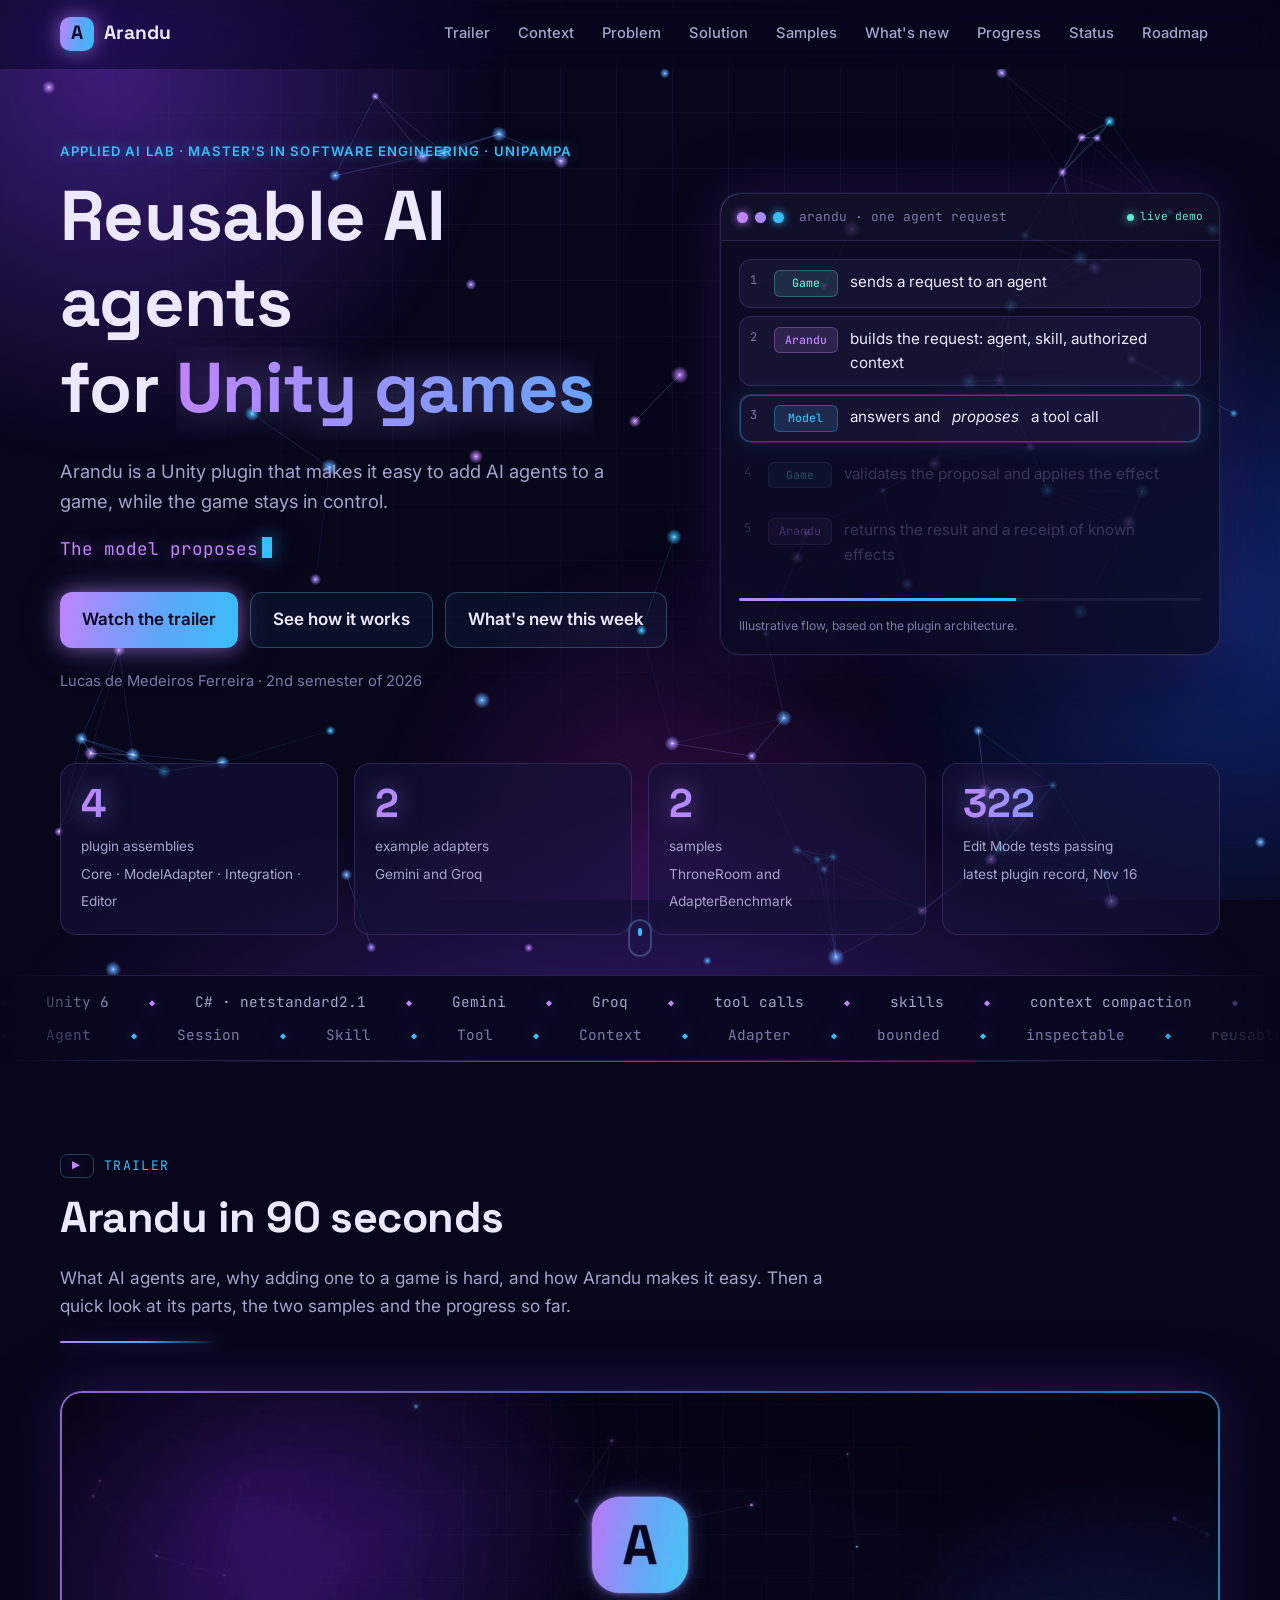
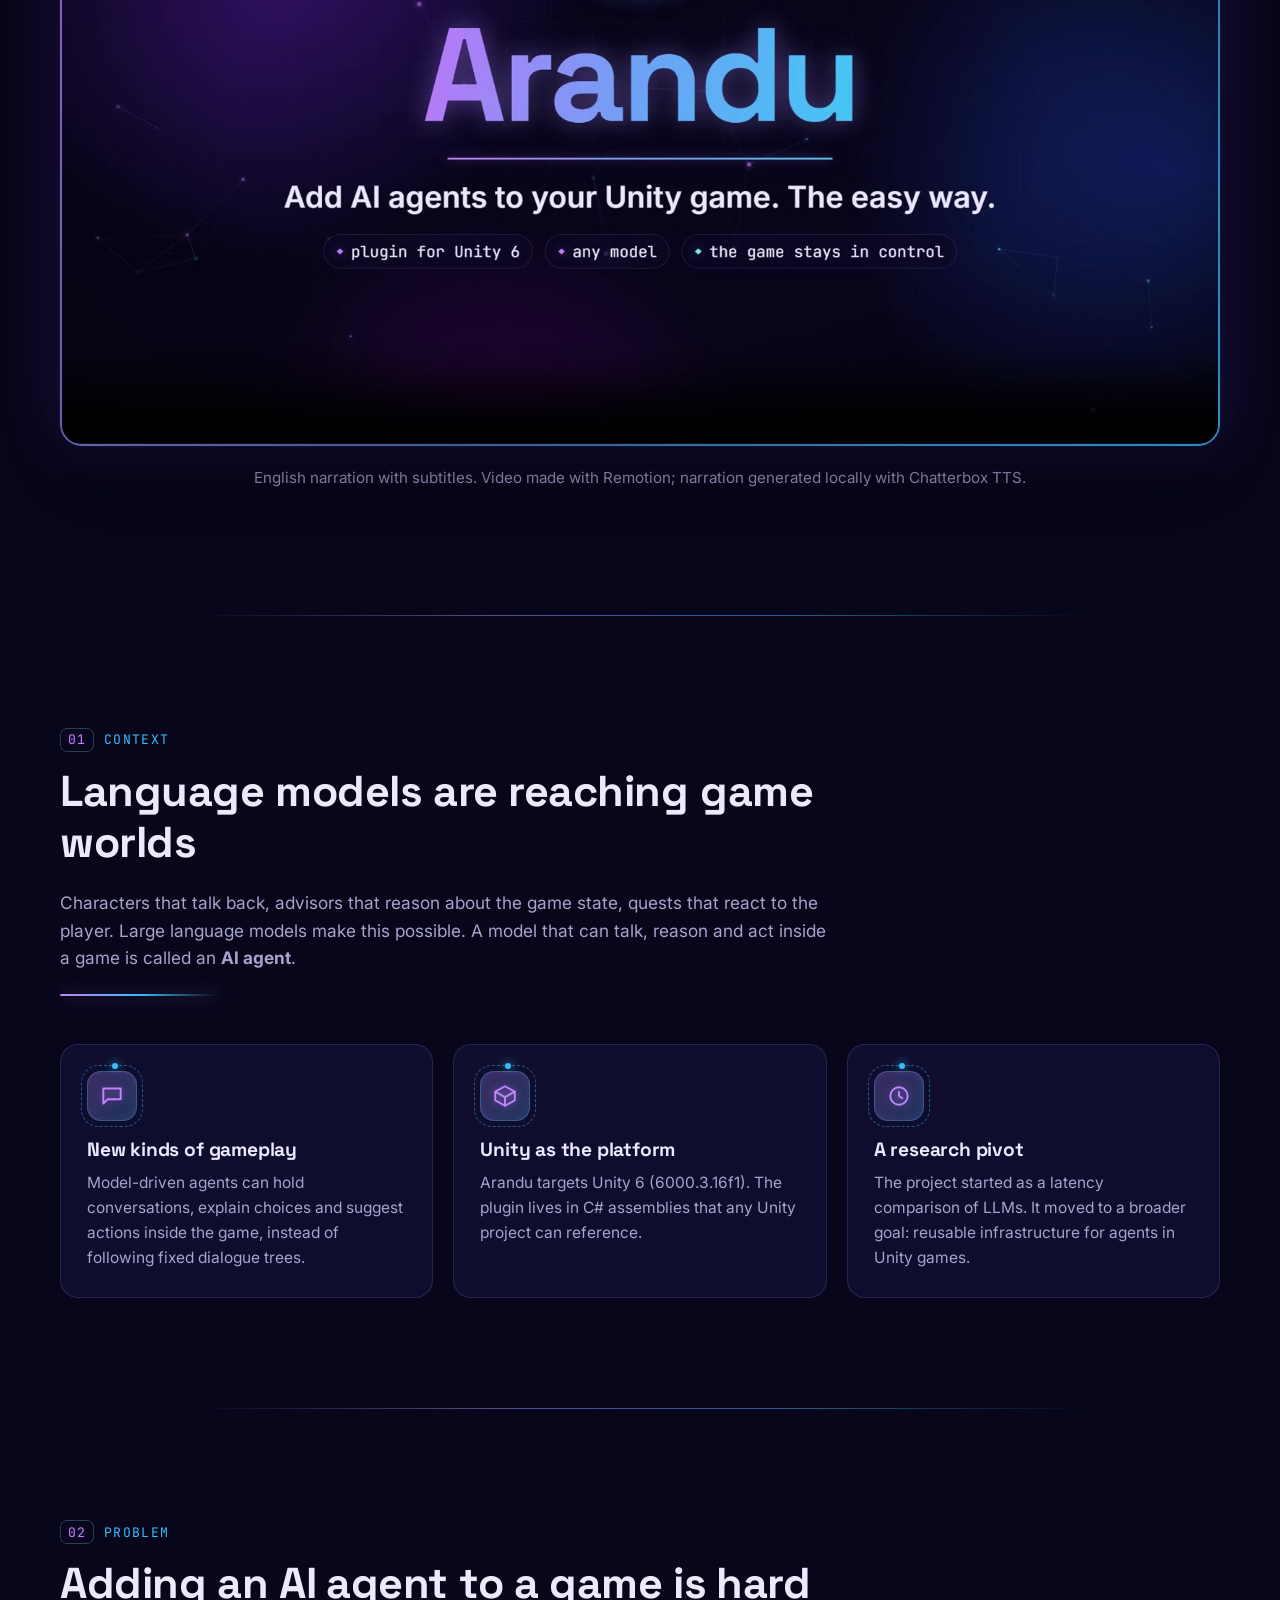
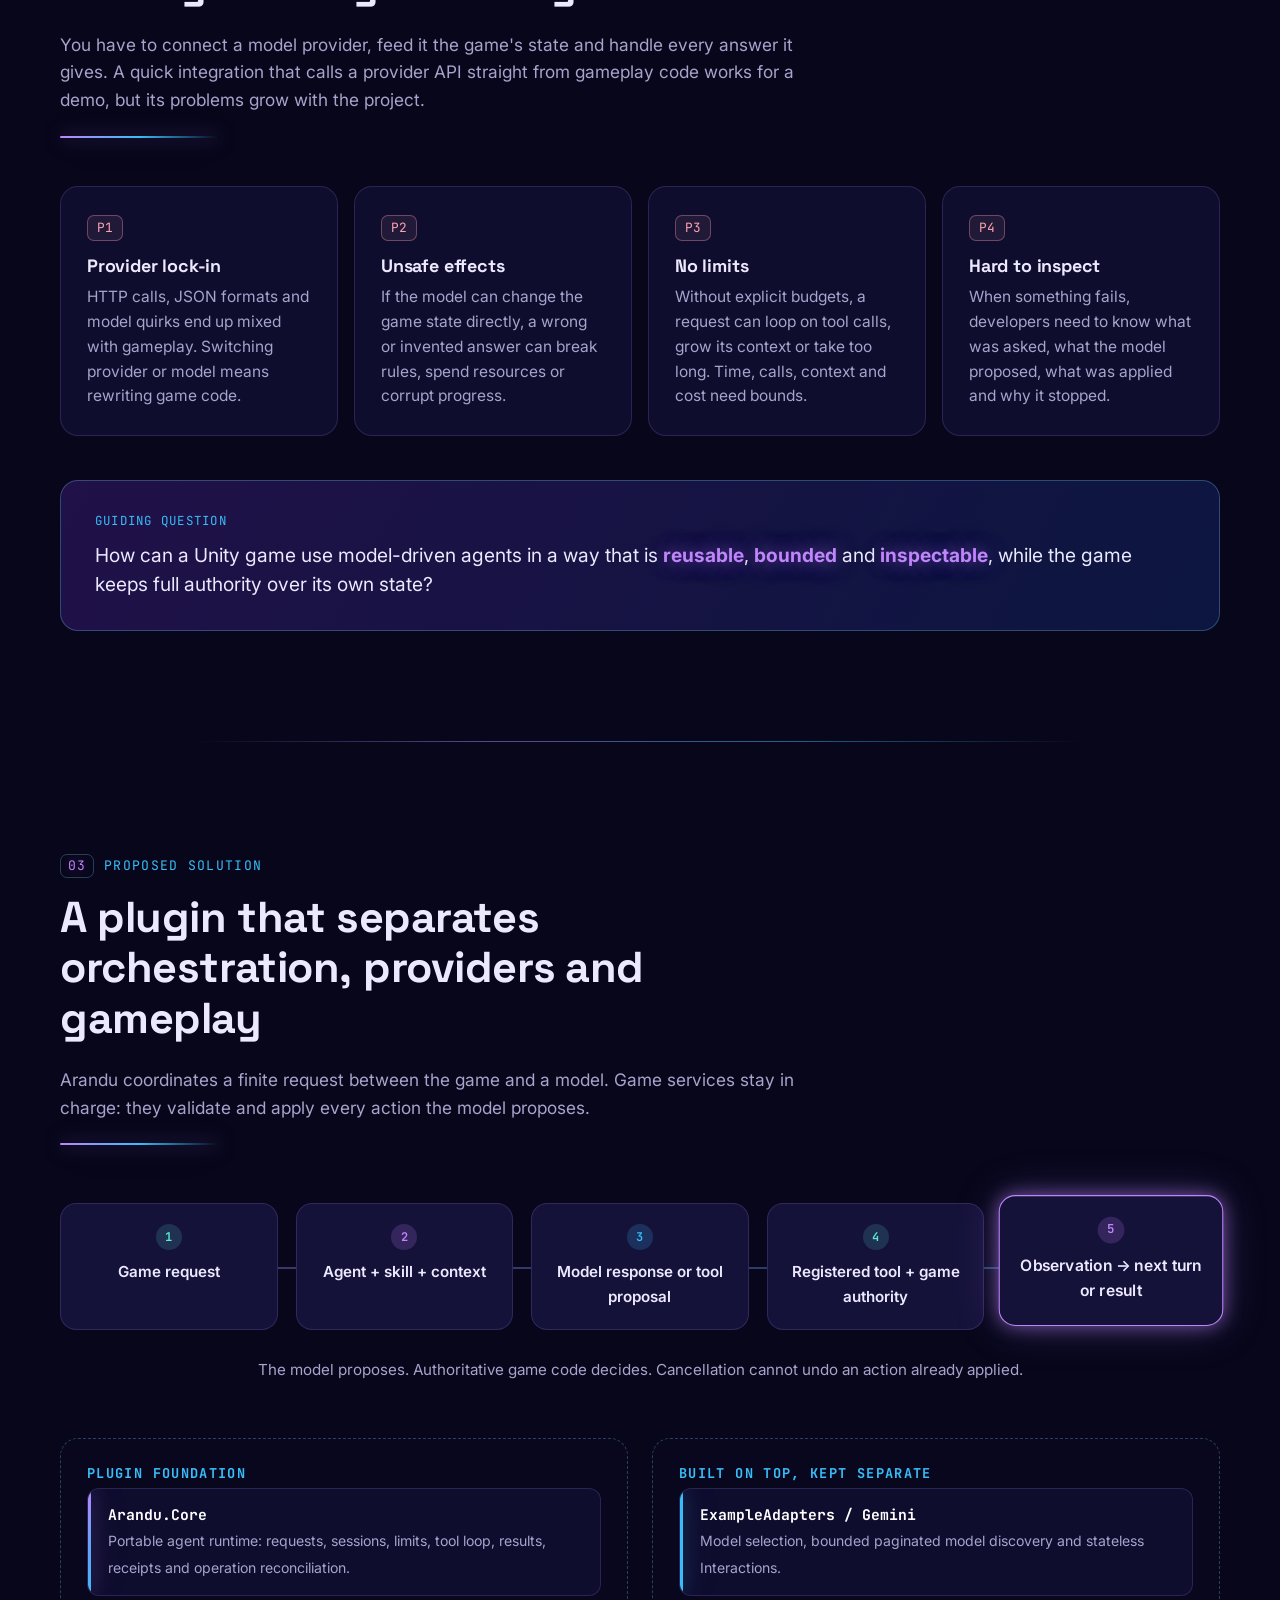
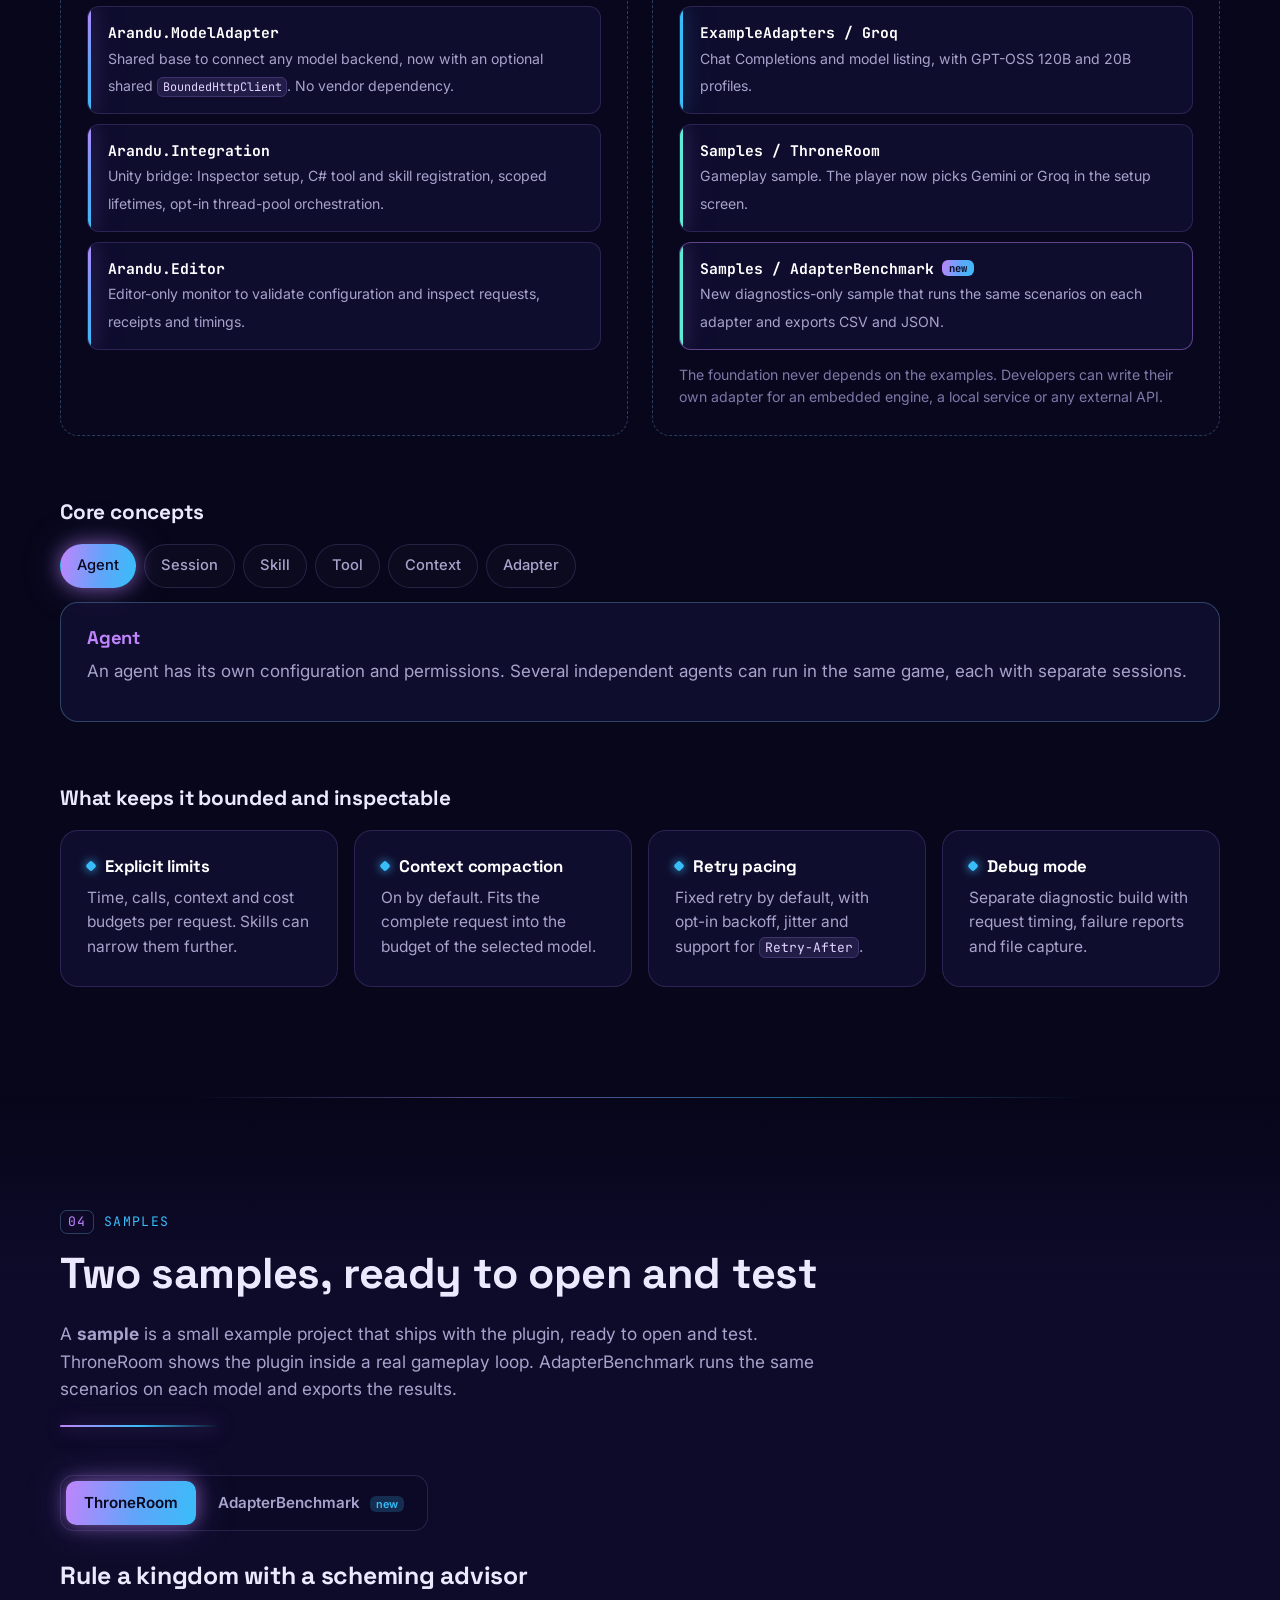
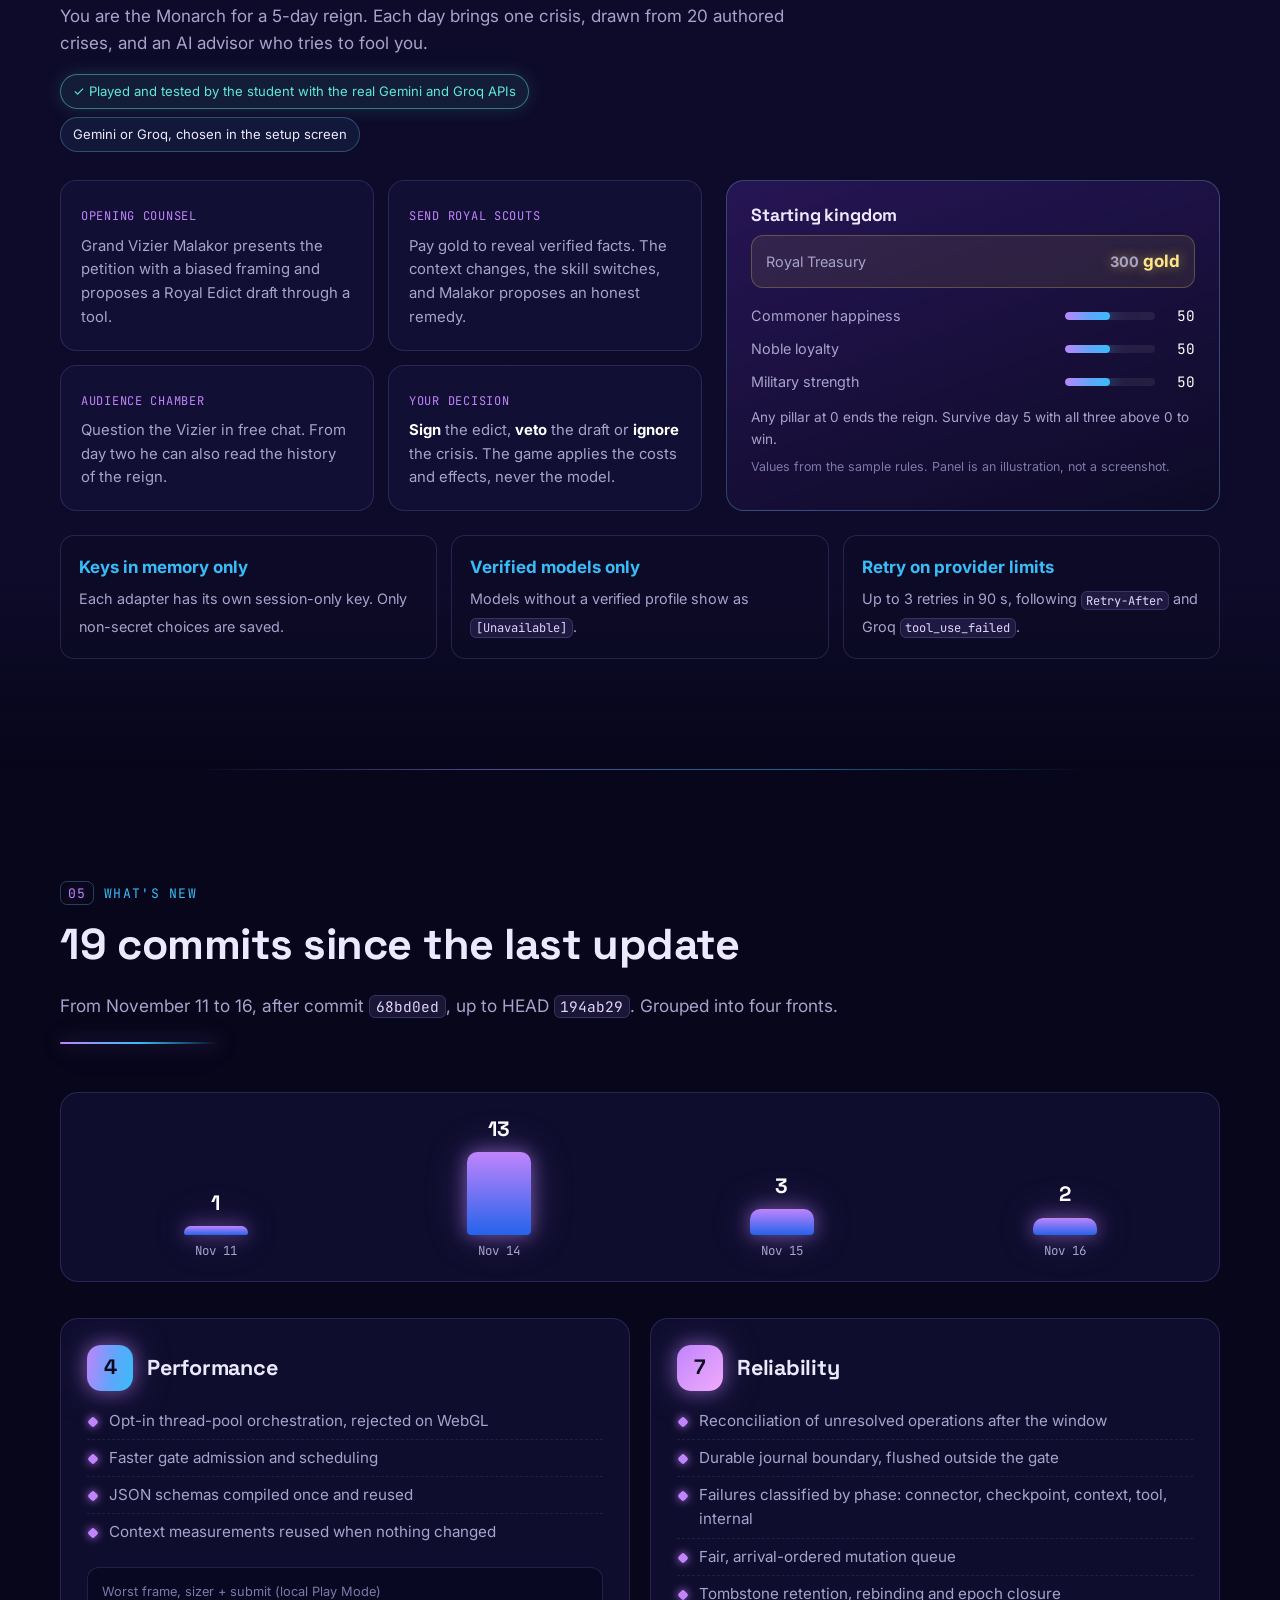
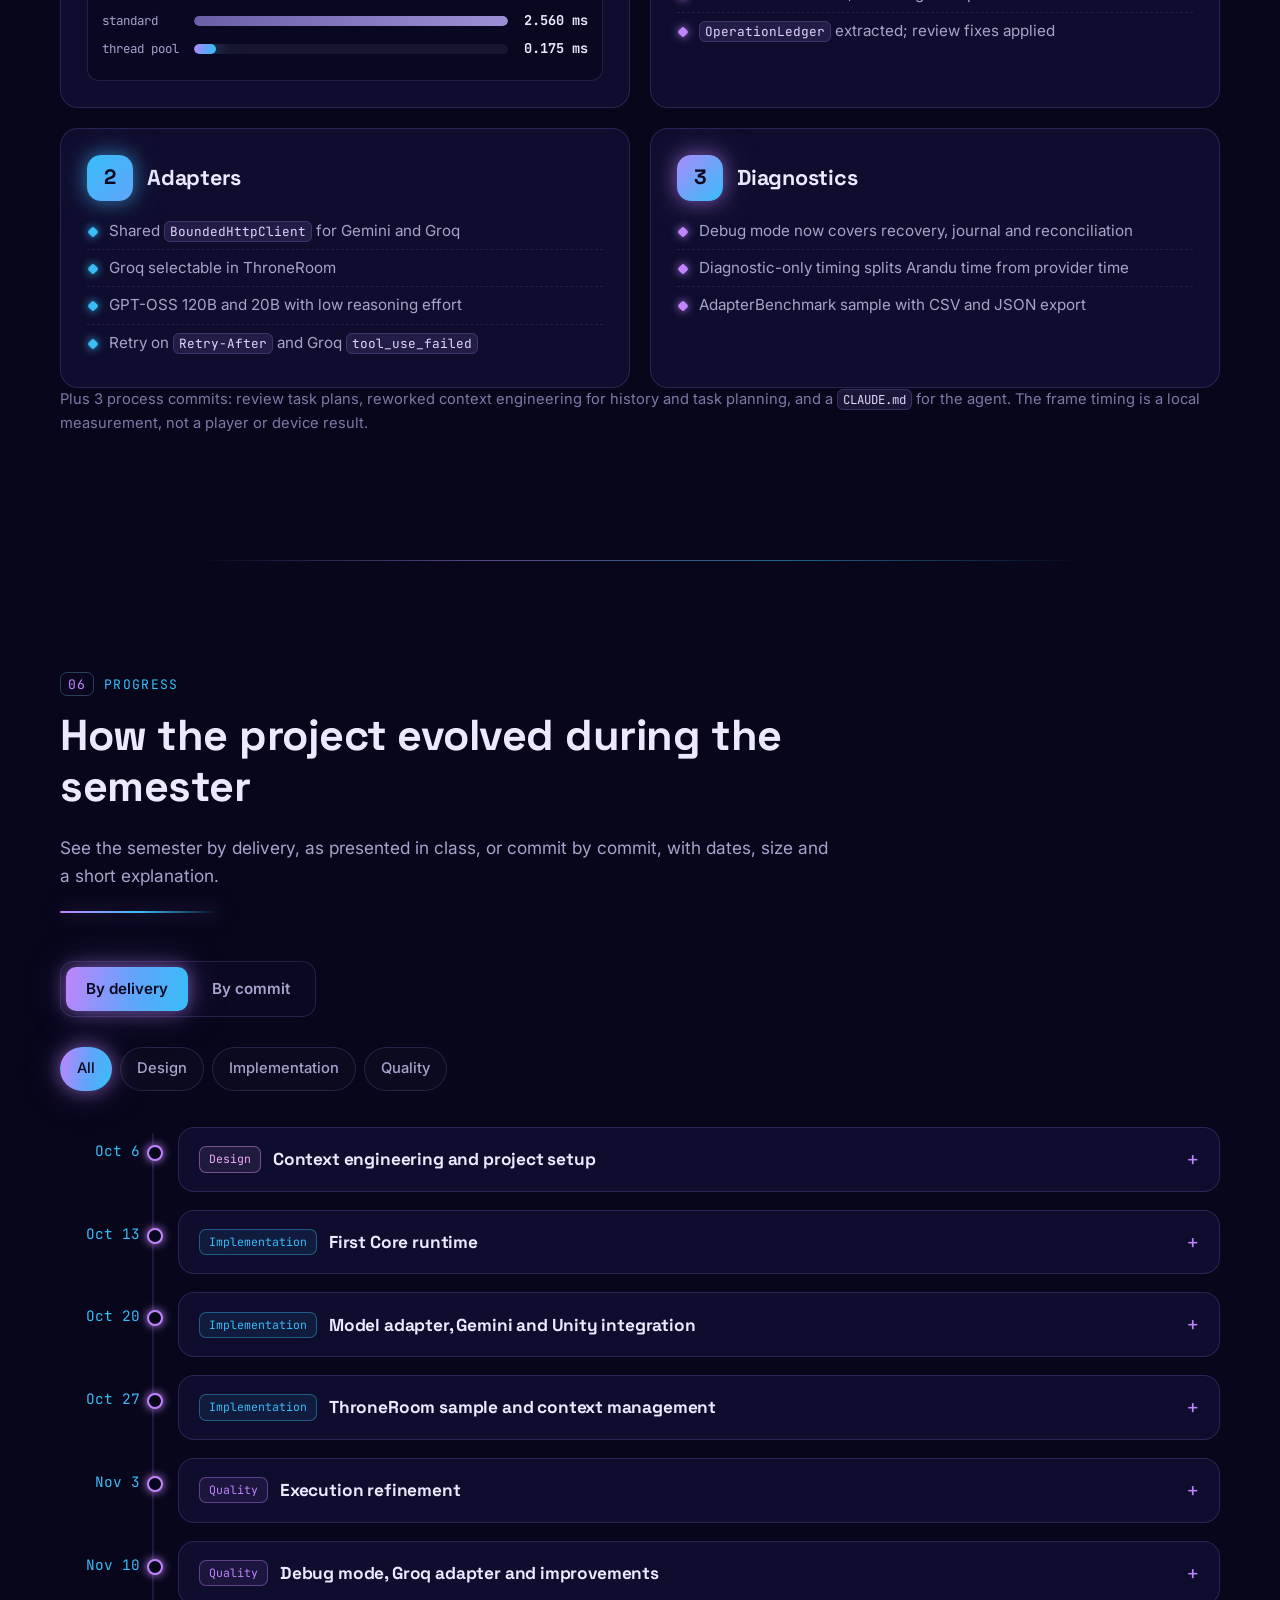
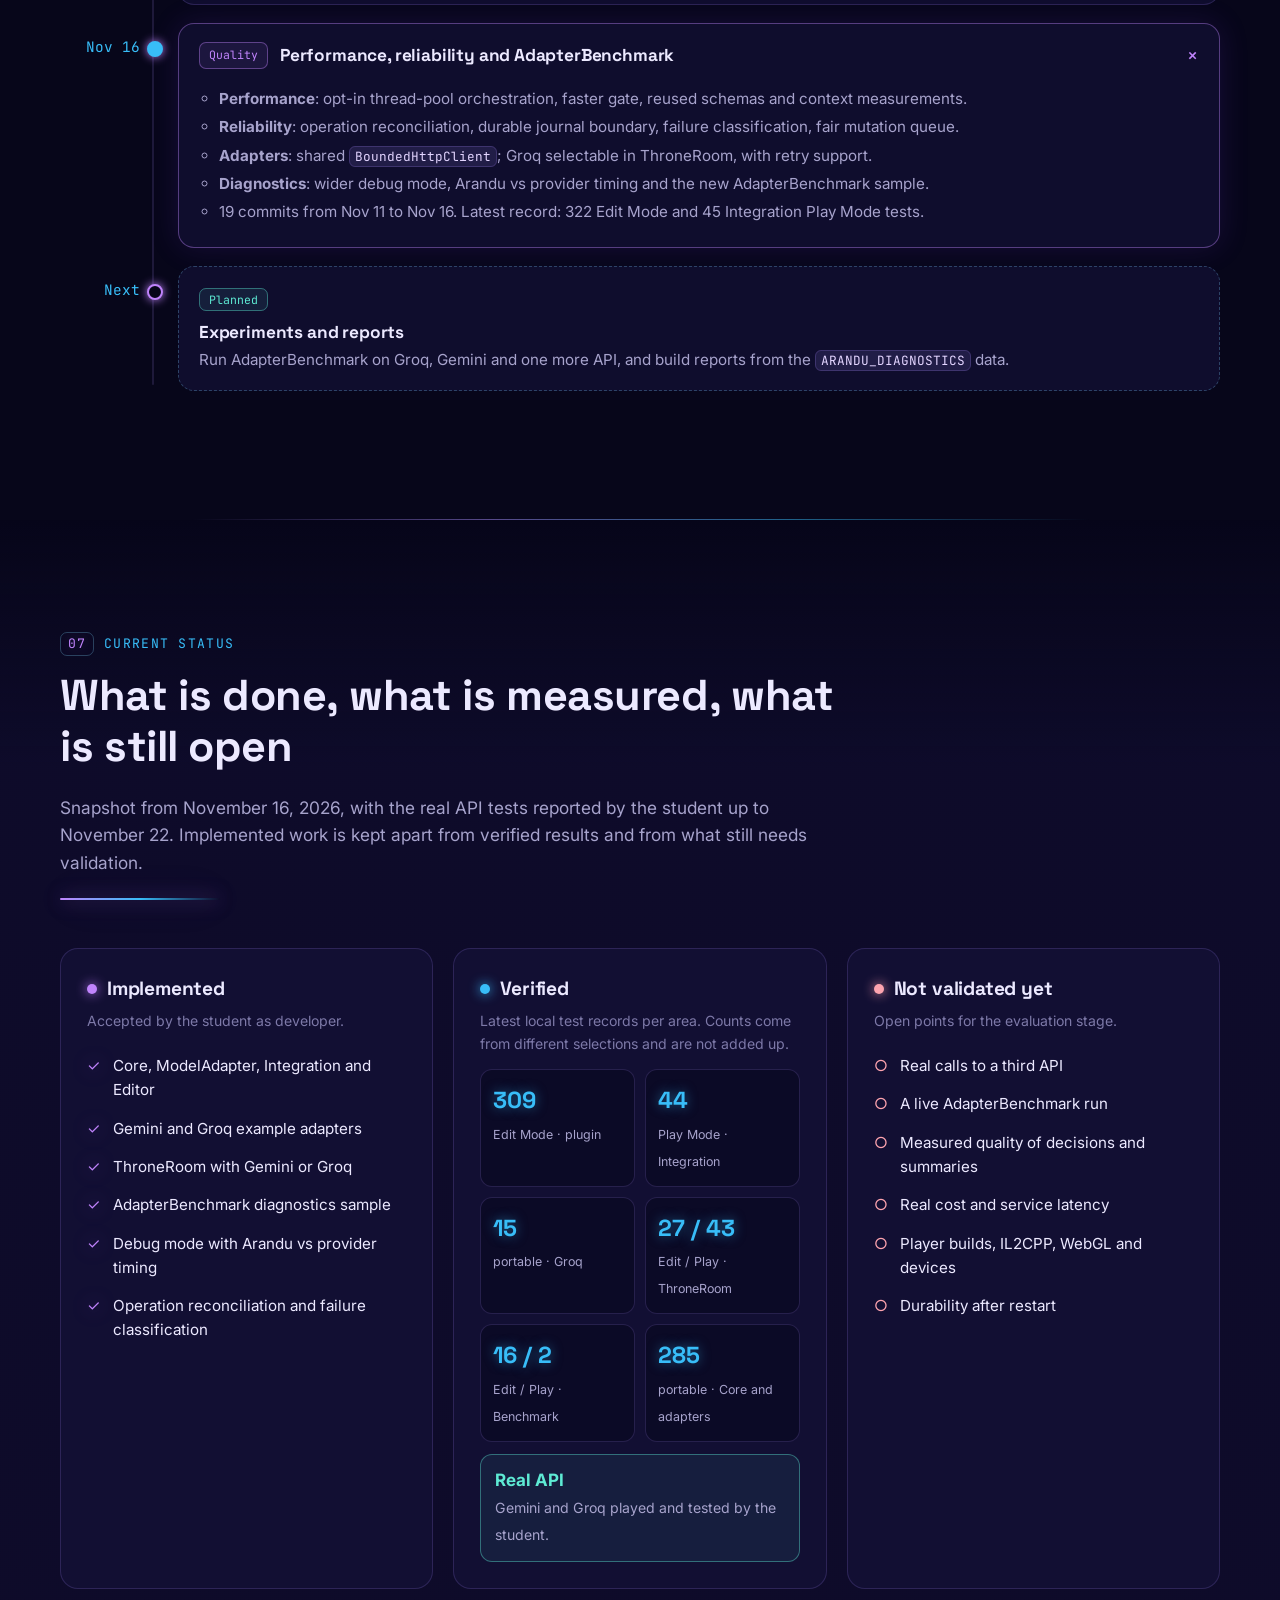
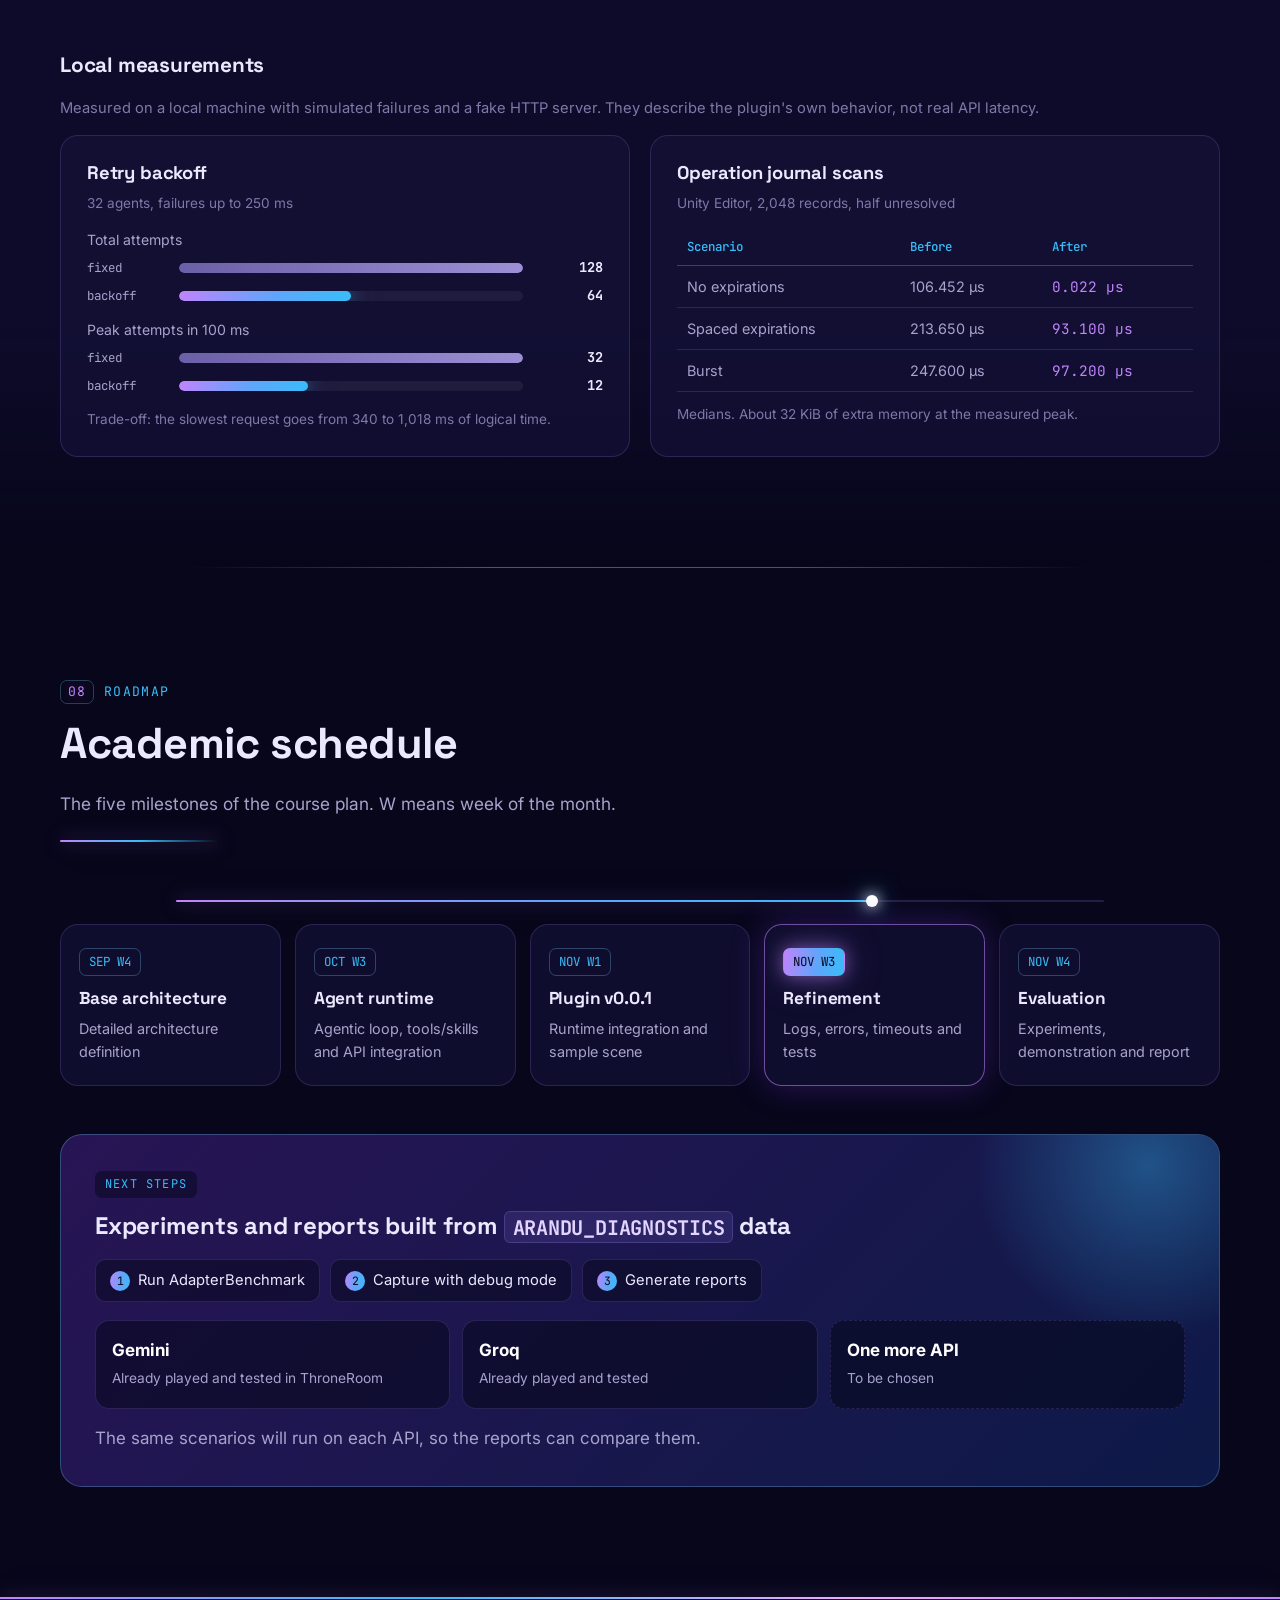
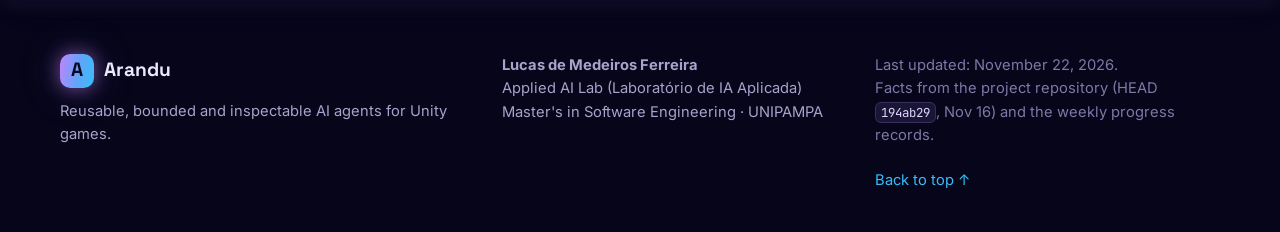
==== commit 94e3c998: "Add trailer section and update Arandu site to V4 - New Trailer section below the hero with the 90 s " ====
--- a/index.html
+++ b/index.html
@@ -28,6 +28,7 @@
     <span></span><span></span><span></span>
   </button>
   <nav id="nav" class="nav">
+    <a href="#trailer">Trailer</a>
     <a href="#context">Context</a>
     <a href="#problem">Problem</a>
     <a href="#solution">Solution</a>
@@ -48,10 +49,11 @@
     <div class="hero-copy">
       <p class="eyebrow anim-in" style="--d:0">Applied AI Lab · Master's in Software Engineering · UNIPAMPA</p>
       <h1 class="anim-in" style="--d:1">Reusable AI agents<br>for <span class="grad glitch" data-text="Unity games">Unity games</span></h1>
-      <p class="lead anim-in" style="--d:2">Arandu is a Unity plugin that lets developers plug language-model agents into a game without giving up control.</p>
+      <p class="lead anim-in" style="--d:2">Arandu is a Unity plugin that makes it easy to add AI agents to a game, while the game stays in control.</p>
       <p class="motto anim-in" style="--d:3"><span class="typed" data-words="The model proposes.|The game decides.|Every request is bounded.|Every effect has a receipt."></span><span class="caret" aria-hidden="true"></span></p>
       <div class="hero-cta anim-in" style="--d:4">
-        <a class="btn btn-primary magnetic" href="#solution"><span>See how it works</span></a>
+        <a class="btn btn-primary magnetic" href="#trailer"><span>Watch the trailer</span></a>
+        <a class="btn btn-ghost magnetic" href="#solution"><span>See how it works</span></a>
         <a class="btn btn-ghost magnetic" href="#whatsnew"><span>What's new this week</span></a>
       </div>
       <p class="author anim-in" style="--d:5">Lucas de Medeiros Ferreira · 2nd semester of 2026</p>
@@ -81,7 +83,7 @@
     <div class="stat reveal"><b data-count="322">0</b><span>Edit Mode tests passing<br>latest plugin record, Nov 16</span></div>
   </div>
 
-  <a class="scroll-cue" href="#context" aria-label="Scroll to content"><span></span></a>
+  <a class="scroll-cue" href="#trailer" aria-label="Scroll to content"><span></span></a>
 </section>
 
 <div class="marquee" aria-hidden="true">
@@ -95,13 +97,32 @@
   </div>
 </div>
 
+<!-- ============ TRAILER ============ -->
+<section id="trailer" class="section trailer-section">
+  <div class="wrap">
+    <header class="section-head reveal">
+      <p class="kicker"><span>▶</span> Trailer</p>
+      <h2>Arandu in 90 seconds</h2>
+      <p class="sub">What AI agents are, why adding one to a game is hard, and how Arandu makes it easy. Then a quick look at its parts, the two samples and the progress so far.</p>
+    </header>
+
+    <div class="trailer-frame reveal">
+      <video class="trailer-video" controls preload="metadata" playsinline poster="assets/arandu-trailer-poster.jpg">
+        <source src="assets/arandu-trailer-en.mp4" type="video/mp4">
+        Your browser cannot play this video. <a href="assets/arandu-trailer-en.mp4">Download the trailer (MP4)</a>.
+      </video>
+    </div>
+    <p class="caption reveal">English narration with subtitles. Video made with Remotion; narration generated locally with Chatterbox TTS.</p>
+  </div>
+</section>
+
 <!-- ============ CONTEXT ============ -->
 <section id="context" class="section">
   <div class="wrap">
     <header class="section-head reveal">
       <p class="kicker"><span>01</span> Context</p>
       <h2>Language models are reaching game worlds</h2>
-      <p class="sub">Characters that talk back, advisors that reason about the game state, quests that react to the player. Large language models make this possible, but a game is a strict, real-time system with rules it cannot break.</p>
+      <p class="sub">Characters that talk back, advisors that reason about the game state, quests that react to the player. Large language models make this possible. A model that can talk, reason and act inside a game is called an <b>AI agent</b>.</p>
     </header>
 
     <div class="grid-3 stagger">
@@ -129,8 +150,8 @@
   <div class="wrap">
     <header class="section-head reveal">
       <p class="kicker"><span>02</span> Problem</p>
-      <h2>Connecting a model to a game is easy. Doing it safely is not.</h2>
-      <p class="sub">A quick integration usually calls a provider API straight from gameplay code. That works for a demo, but it creates problems that grow with the project.</p>
+      <h2>Adding an AI agent to a game is hard</h2>
+      <p class="sub">You have to connect a model provider, feed it the game's state and handle every answer it gives. A quick integration that calls a provider API straight from gameplay code works for a demo, but its problems grow with the project.</p>
     </header>
 
     <div class="problems stagger">
@@ -229,8 +250,8 @@
   <div class="wrap">
     <header class="section-head reveal">
       <p class="kicker"><span>04</span> Samples</p>
-      <h2>Two samples: one to play, one to measure</h2>
-      <p class="sub">ThroneRoom shows the plugin inside a real gameplay loop. AdapterBenchmark runs the same scenarios on each model and exports the results.</p>
+      <h2>Two samples, ready to open and test</h2>
+      <p class="sub">A <b>sample</b> is a small example project that ships with the plugin, ready to open and test. ThroneRoom shows the plugin inside a real gameplay loop. AdapterBenchmark runs the same scenarios on each model and exports the results.</p>
     </header>
 
     <div class="sample-tabs reveal" role="tablist">
@@ -243,9 +264,9 @@
     <div class="spanel active" id="tab-throne">
       <div class="throne-head">
         <h3>Rule a kingdom with a scheming advisor</h3>
-        <p>You are the Monarch for a 5-day reign. Each day brings one crisis, drawn from 20 authored crises, and an AI advisor who may not tell the whole truth.</p>
+        <p>You are the Monarch for a 5-day reign. Each day brings one crisis, drawn from 20 authored crises, and an AI advisor who tries to fool you.</p>
         <div class="badges">
-          <span class="badge badge-ok">✓ Tested by the student with the real Gemini API</span>
+          <span class="badge badge-ok">✓ Played and tested by the student with the real Gemini and Groq APIs</span>
           <span class="badge">Gemini or Groq, chosen in the setup screen</span>
         </div>
       </div>
@@ -525,7 +546,7 @@
     <header class="section-head reveal">
       <p class="kicker"><span>07</span> Current status</p>
       <h2>What is done, what is measured, what is still open</h2>
-      <p class="sub">Snapshot from November 16, 2026. Implemented work is kept apart from verified results and from what still needs validation.</p>
+      <p class="sub">Snapshot from November 16, 2026, with the real API tests reported by the student up to November 22. Implemented work is kept apart from verified results and from what still needs validation.</p>
     </header>
 
     <div class="status-grid stagger">
@@ -554,14 +575,14 @@
         </div>
         <div class="live-check">
           <b>Real API</b>
-          <span>Gemini tested by the student in the ThroneRoom sample.</span>
+          <span>Gemini and Groq played and tested by the student.</span>
         </div>
       </div>
       <div class="status-col spot reveal">
         <h3 class="st st-open">Not validated yet</h3>
         <p class="st-desc">Open points for the evaluation stage.</p>
         <ul class="opens">
-          <li>Real calls to the Groq API and a third API</li>
+          <li>Real calls to a third API</li>
           <li>A live AdapterBenchmark run</li>
           <li>Measured quality of decisions and summaries</li>
           <li>Real cost and service latency</li>
@@ -631,8 +652,8 @@
         <span>Run AdapterBenchmark</span><span>Capture with debug mode</span><span>Generate reports</span>
       </div>
       <div class="apis">
-        <div class="api"><b>Gemini</b><span>Already tested in ThroneRoom</span></div>
-        <div class="api"><b>Groq</b><span>In ThroneRoom and the benchmark, real test pending</span></div>
+        <div class="api"><b>Gemini</b><span>Already played and tested in ThroneRoom</span></div>
+        <div class="api"><b>Groq</b><span>Already played and tested</span></div>
         <div class="api api-tbd"><b>One more API</b><span>To be chosen</span></div>
       </div>
       <p>The same scenarios will run on each API, so the reports can compare them.</p>
@@ -652,7 +673,7 @@
       <p><b>Lucas de Medeiros Ferreira</b><br>Applied AI Lab (Laboratório de IA Aplicada)<br>Master's in Software Engineering · UNIPAMPA</p>
     </div>
     <div>
-      <p class="faint">Last updated: November 17, 2026.<br>Facts from the project repository (HEAD <code>194ab29</code>, Nov 16) and the weekly progress records.</p>
+      <p class="faint">Last updated: November 22, 2026.<br>Facts from the project repository (HEAD <code>194ab29</code>, Nov 16) and the weekly progress records.</p>
       <a class="totop" href="#top">Back to top ↑</a>
     </div>
   </div>
--- a/styles.css
+++ b/styles.css
@@ -756,3 +756,16 @@
   .gline { left: 12px; }
   .ghead::before { left: 4px; }
 }
+
+/* ---------- Trailer (V4) ---------- */
+.trailer-section { padding-top: 90px; }
+.trailer-frame {
+  position: relative; border-radius: 22px; padding: 2px; overflow: hidden; isolation: isolate;
+  background: linear-gradient(120deg, rgba(192, 132, 252, .75), rgba(96, 165, 250, .55) 50%, rgba(56, 189, 248, .75));
+  box-shadow: 0 30px 80px rgba(0, 0, 0, .5), 0 0 60px rgba(124, 58, 237, .3), 0 0 0 1px rgba(56, 189, 248, .08);
+}
+.trailer-video {
+  display: block; width: 100%; aspect-ratio: 16 / 9; height: auto;
+  border-radius: 20px; background: var(--bg-2);
+}
+.trailer-section .caption { margin-top: 20px; }
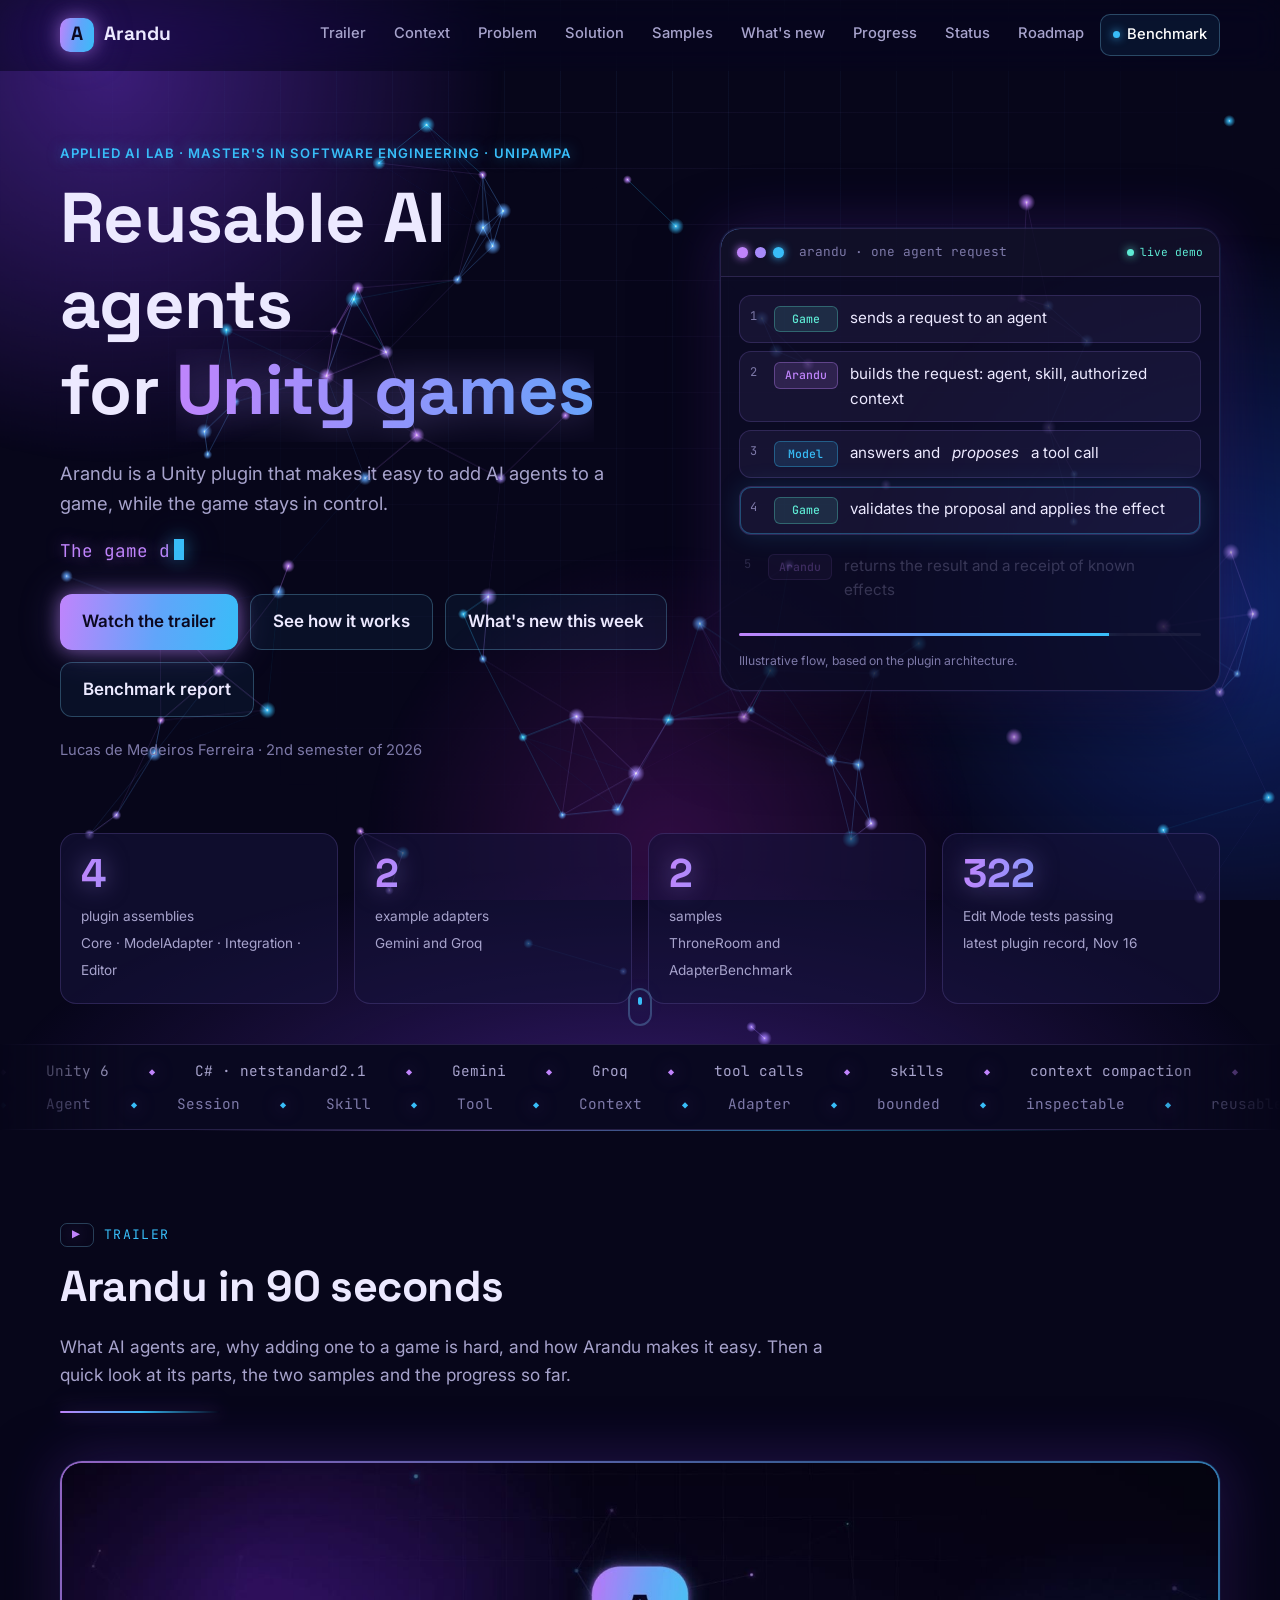
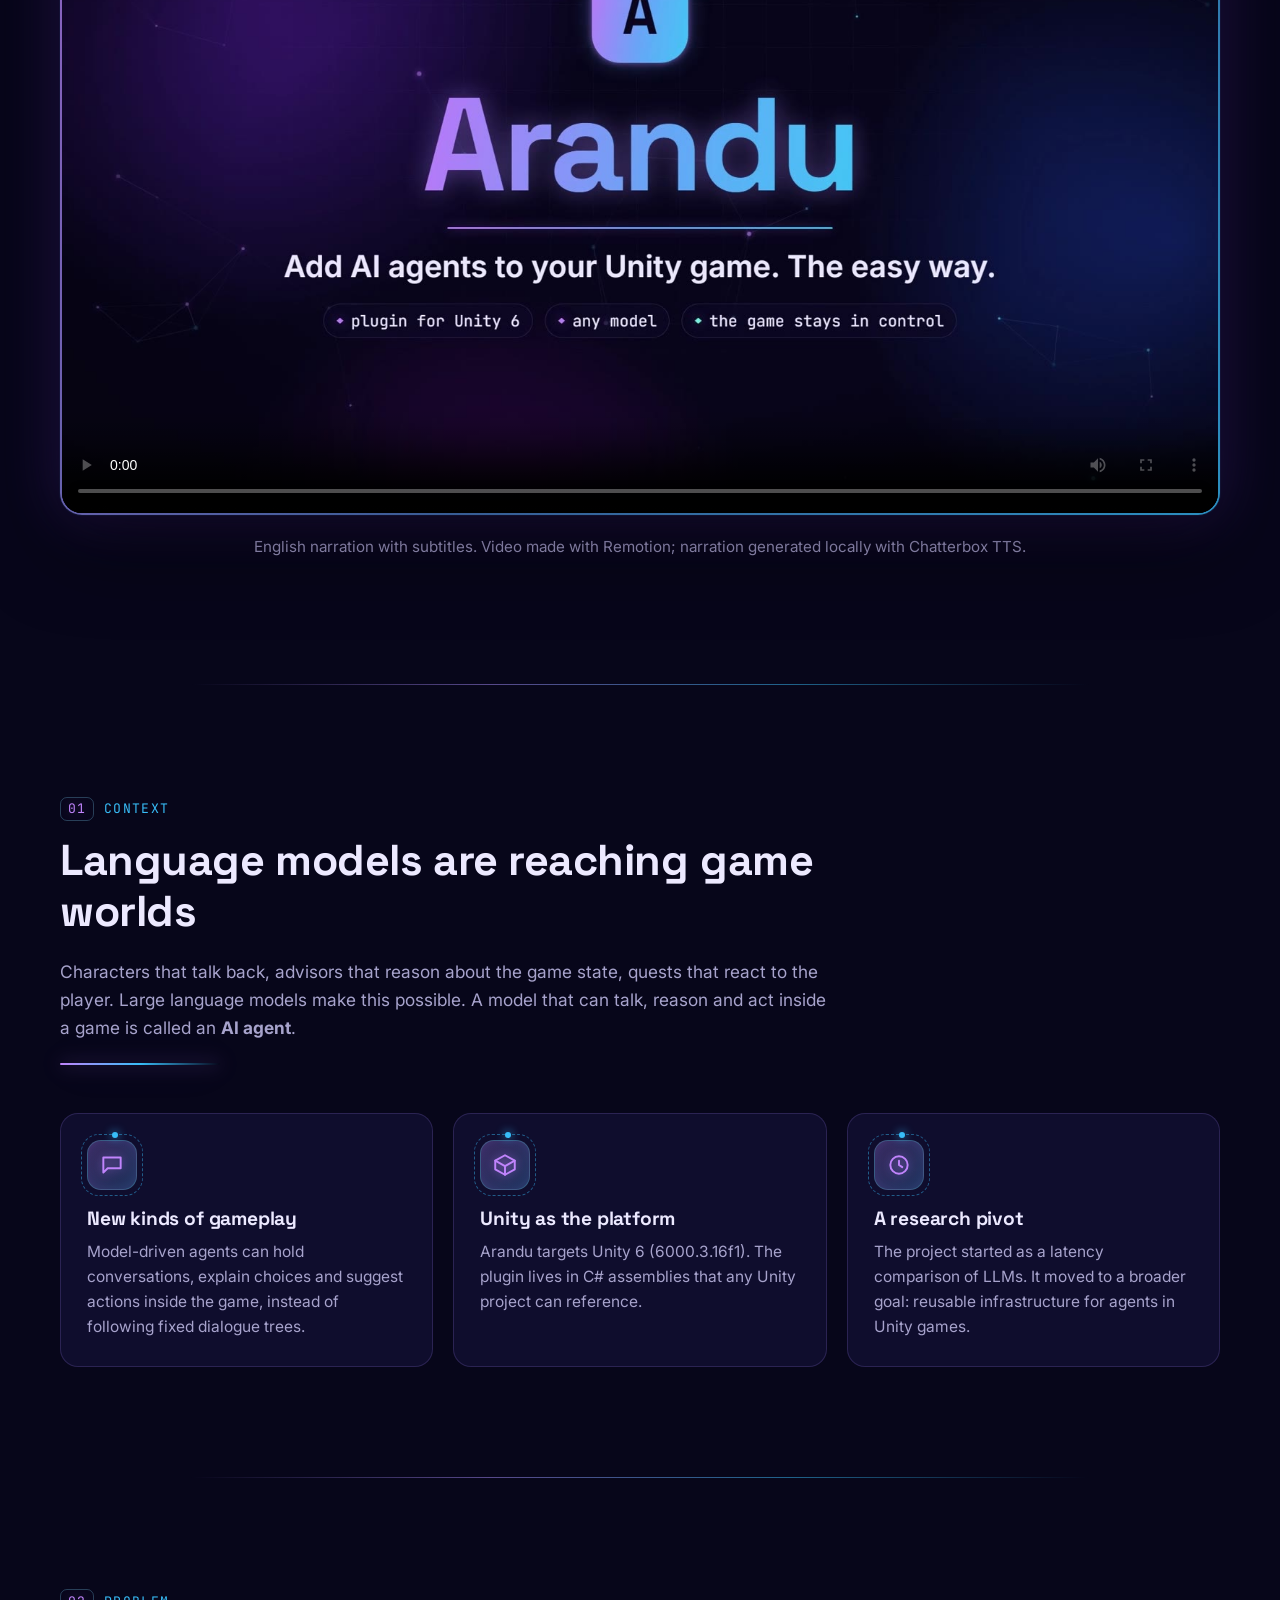
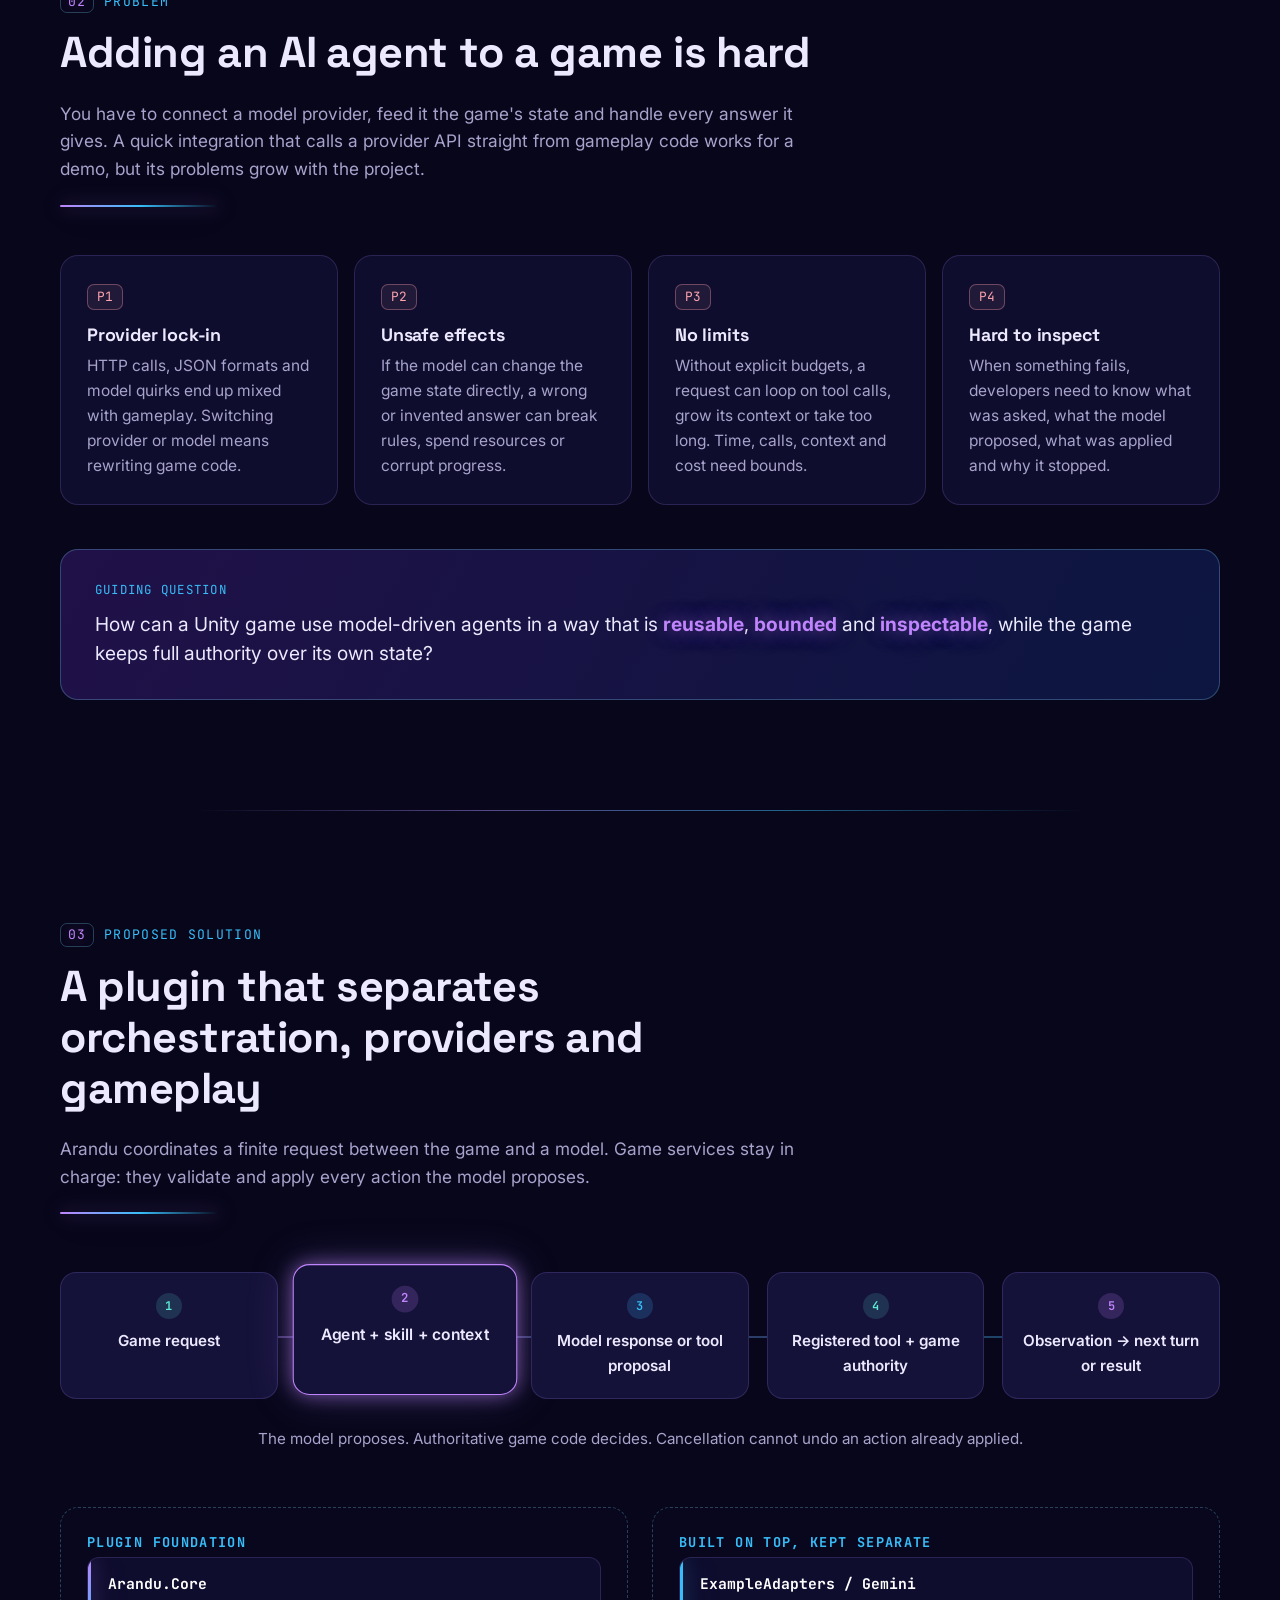
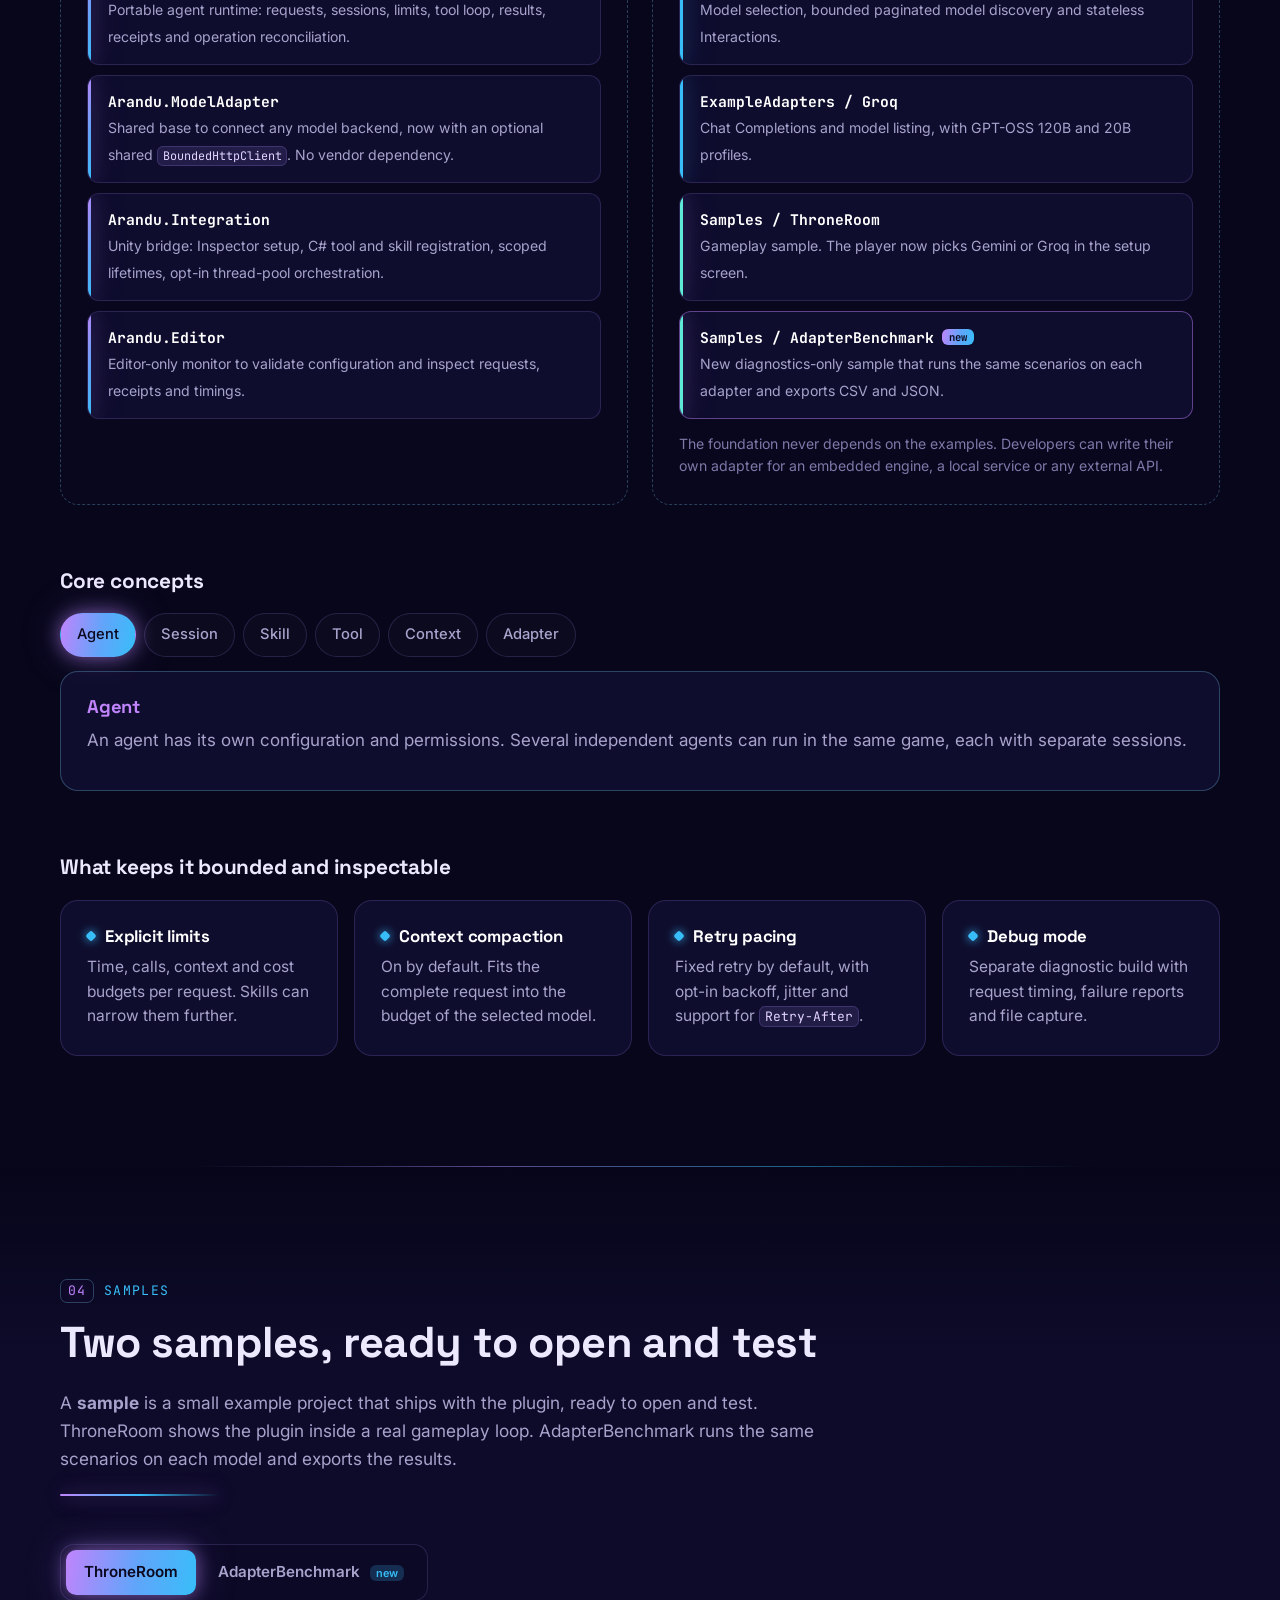
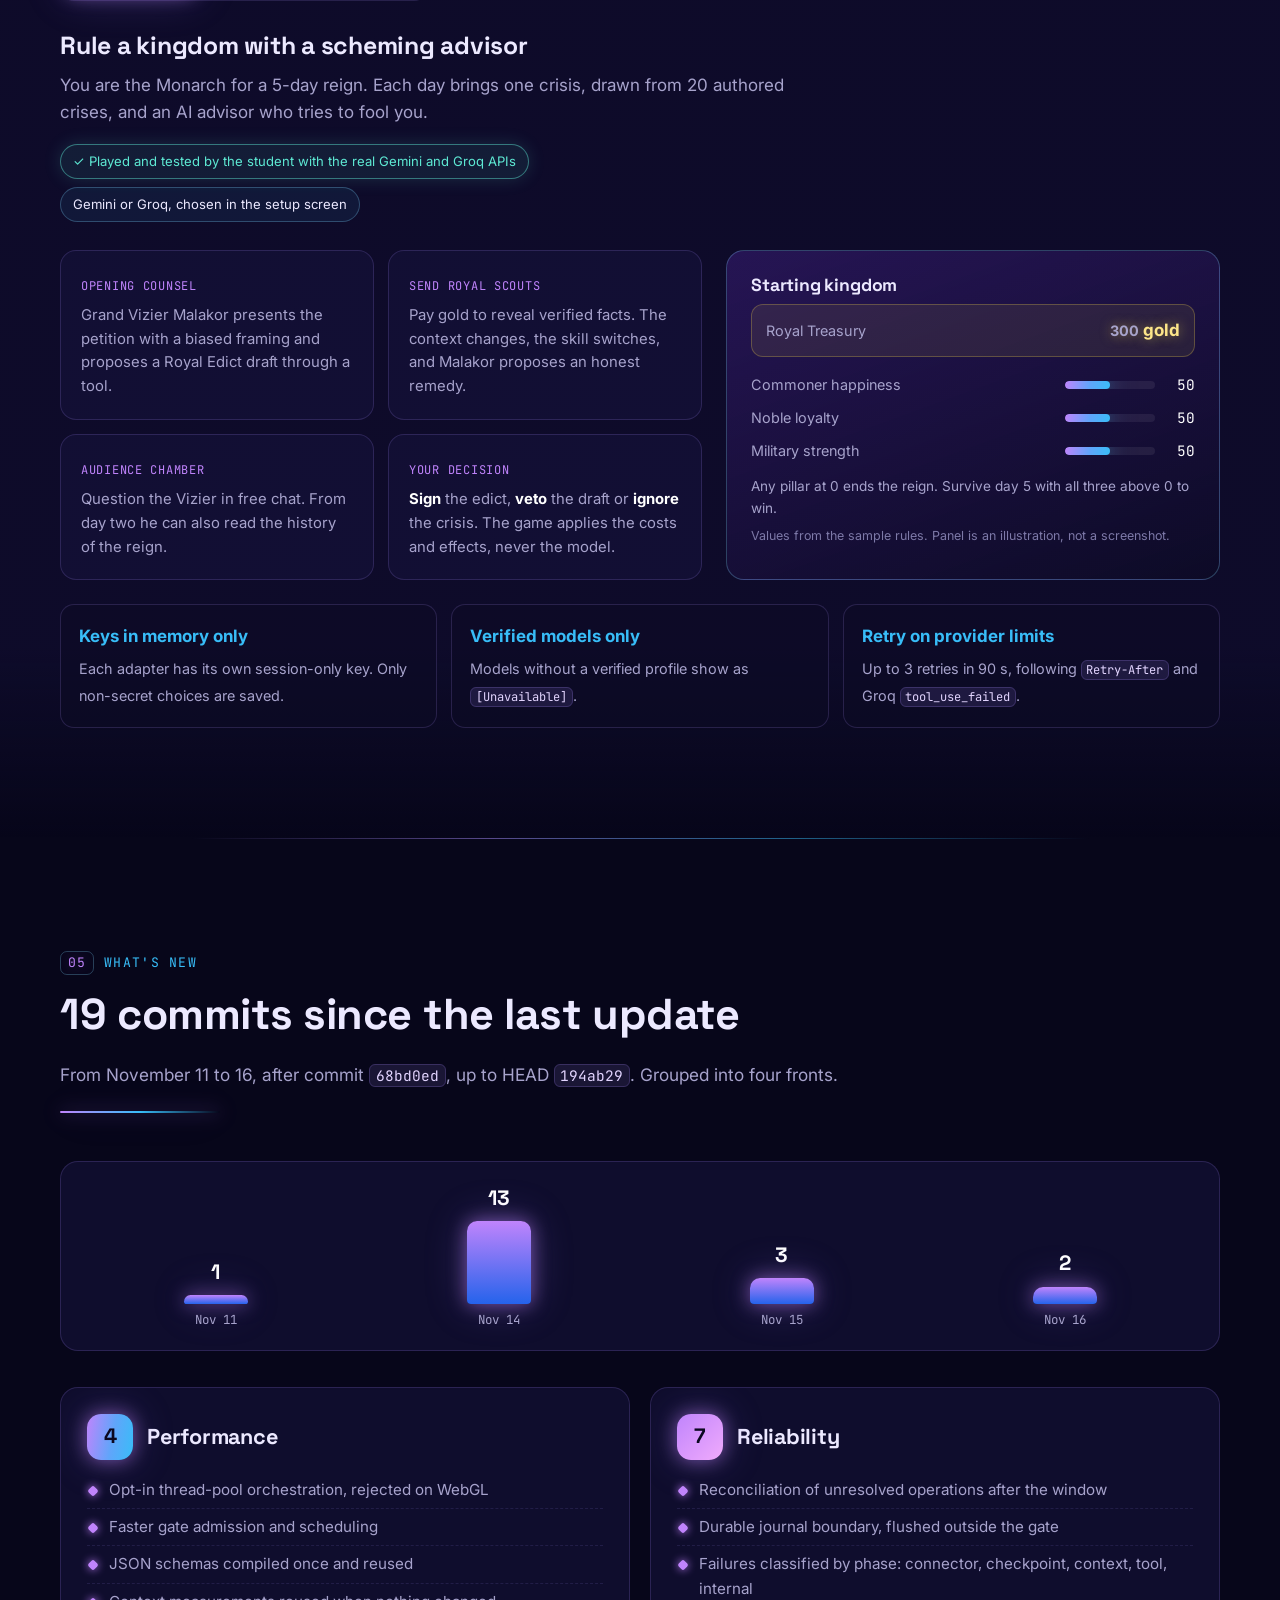
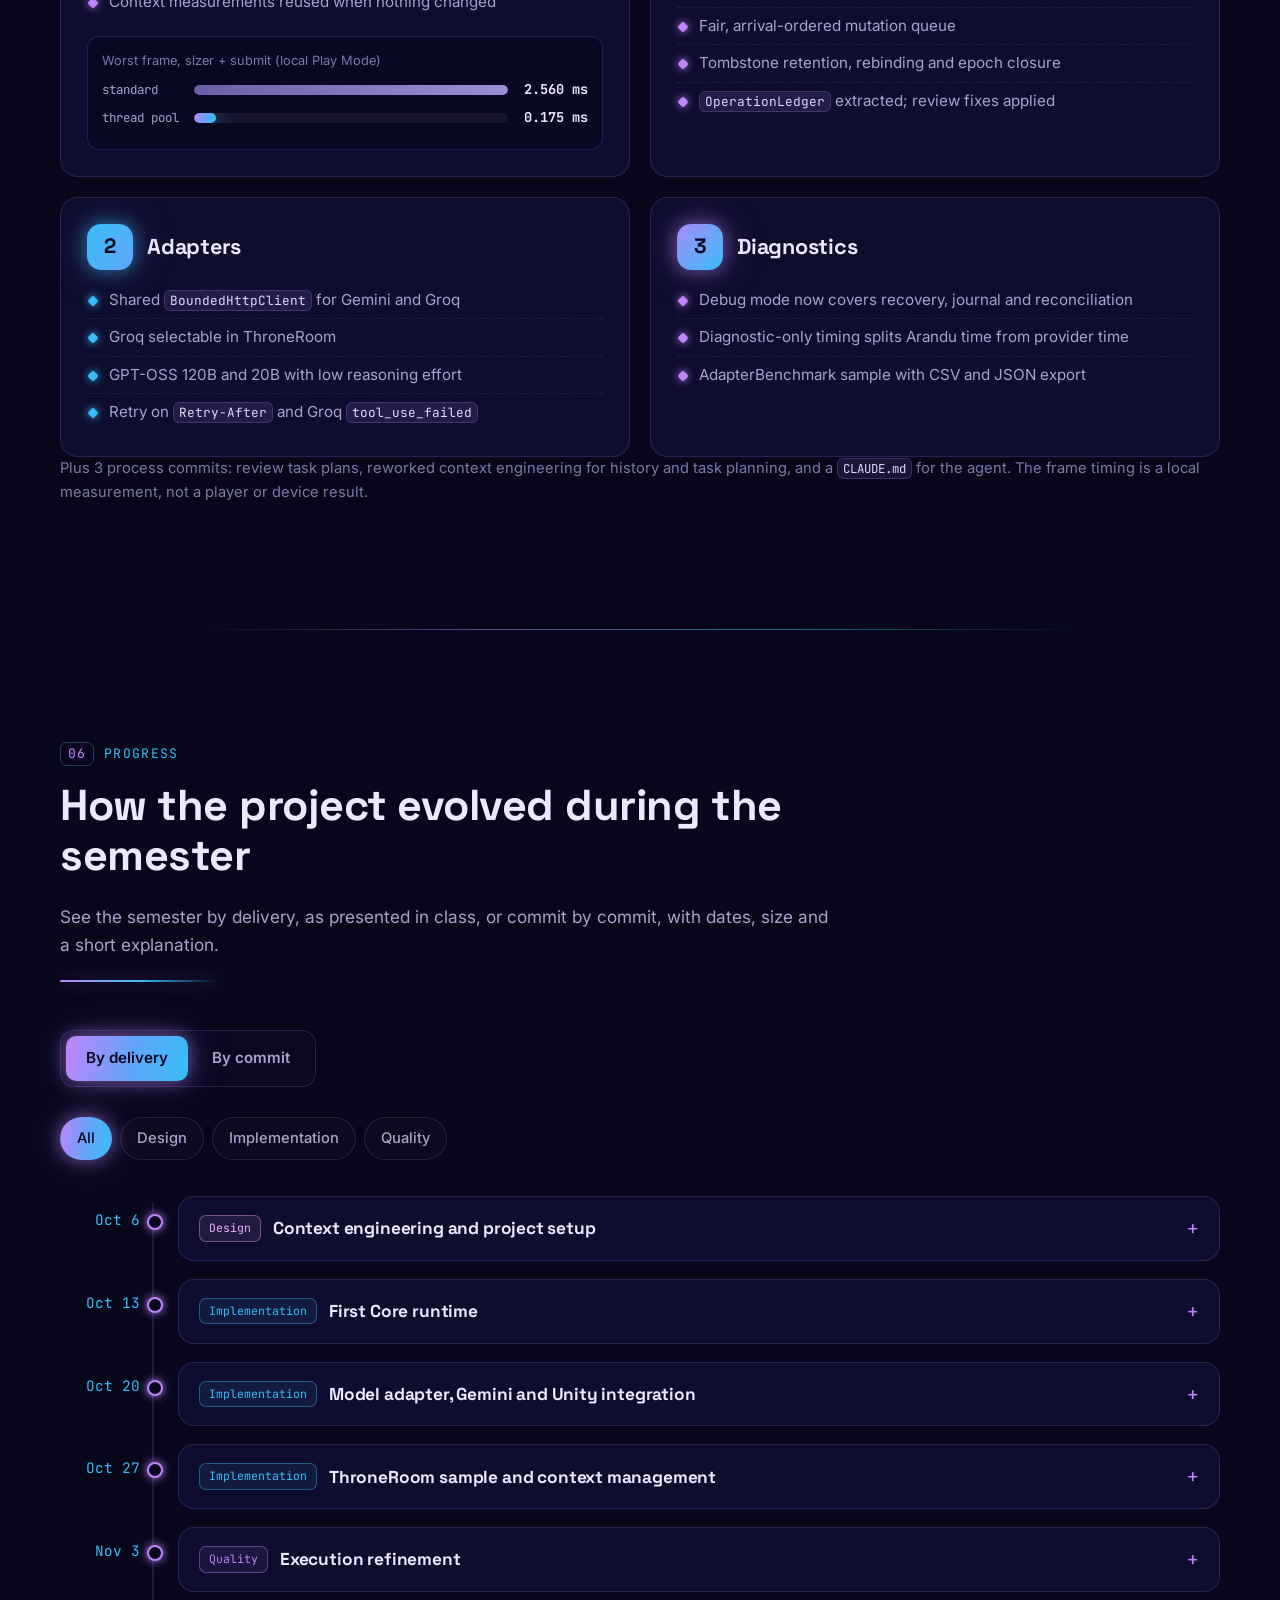
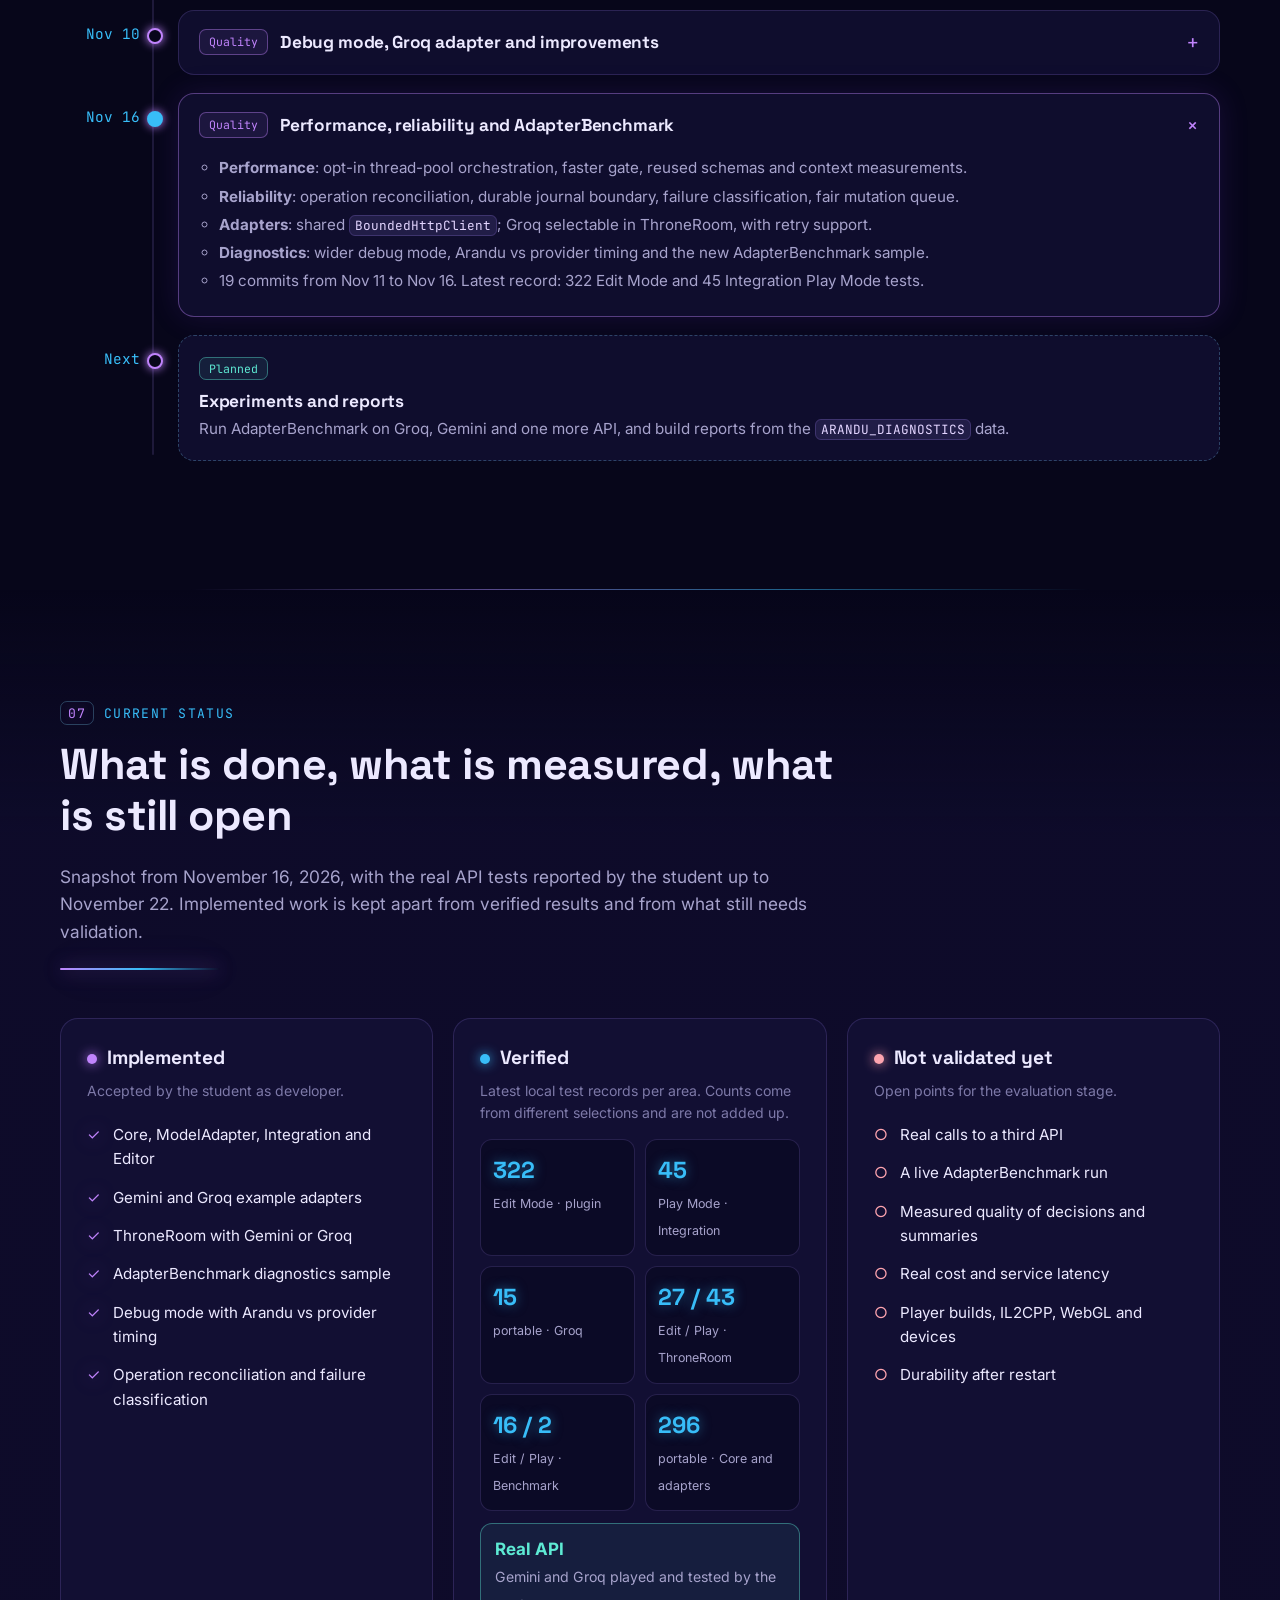
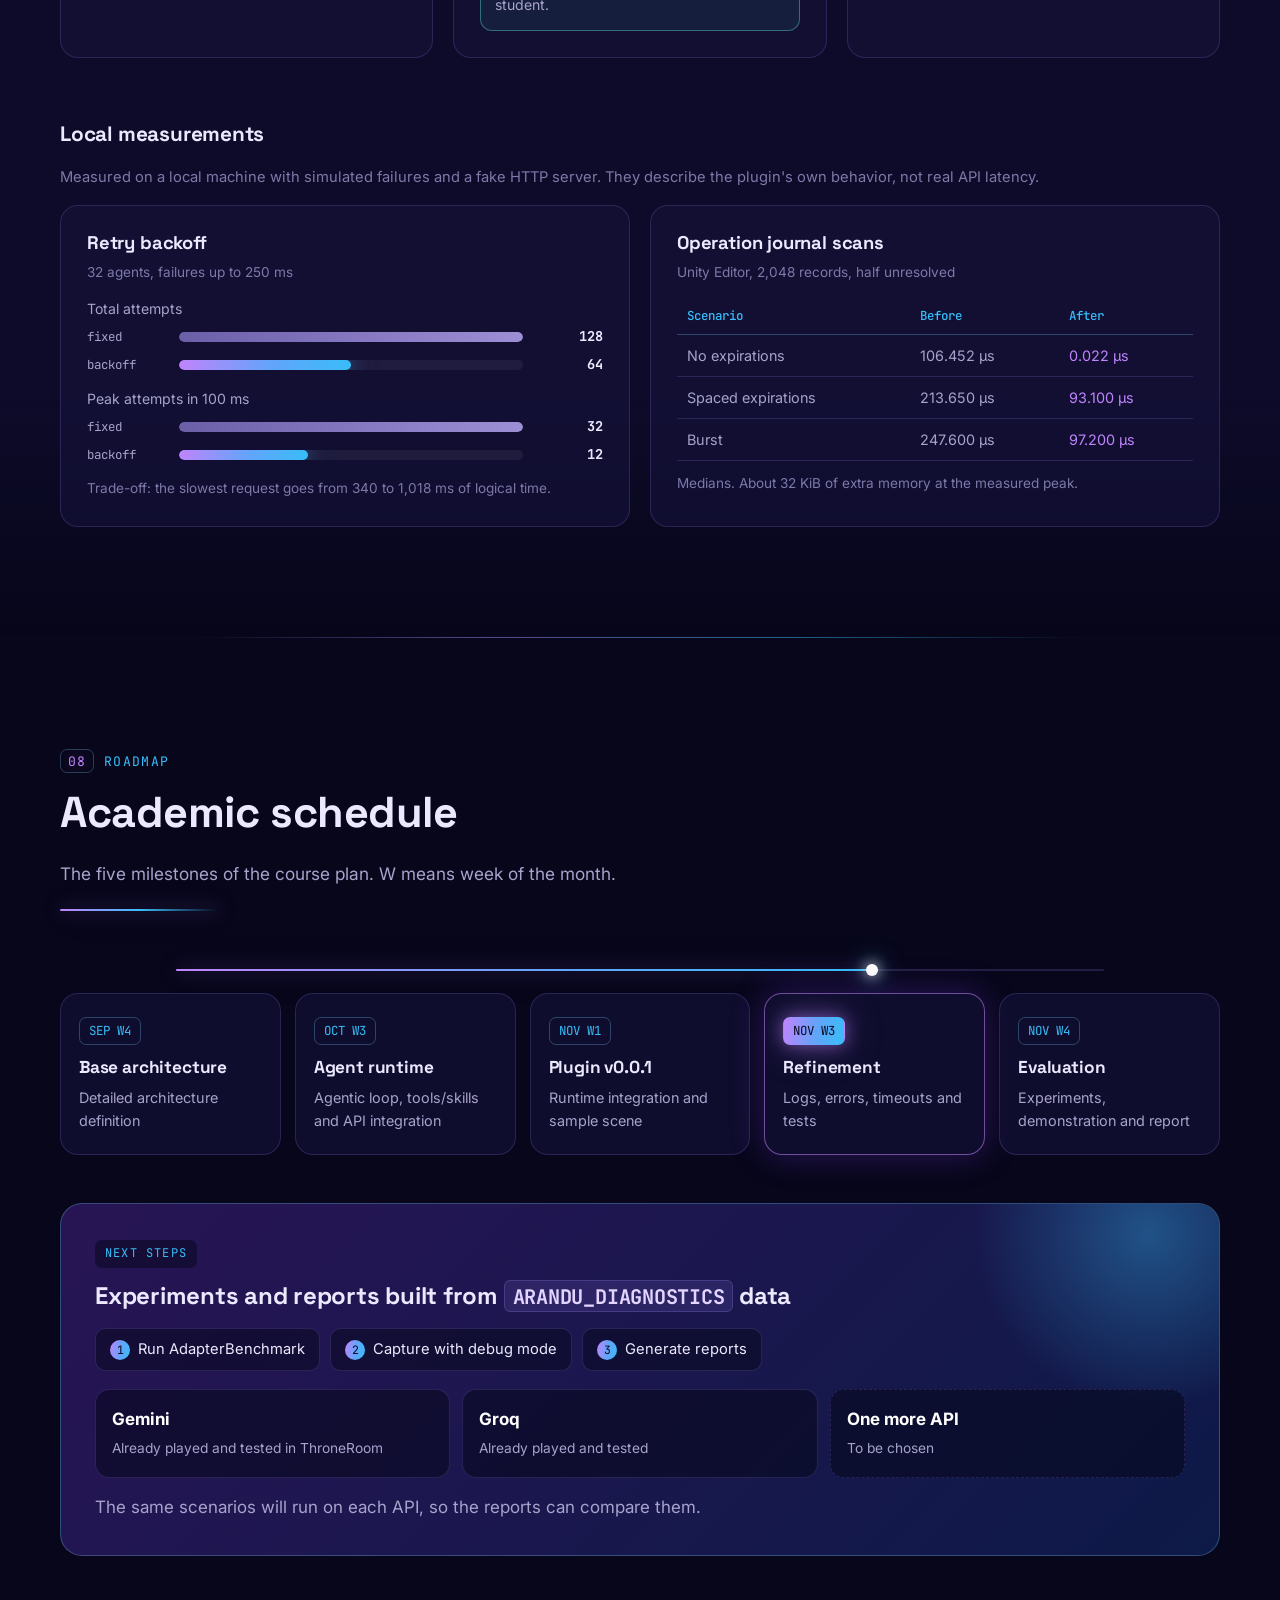
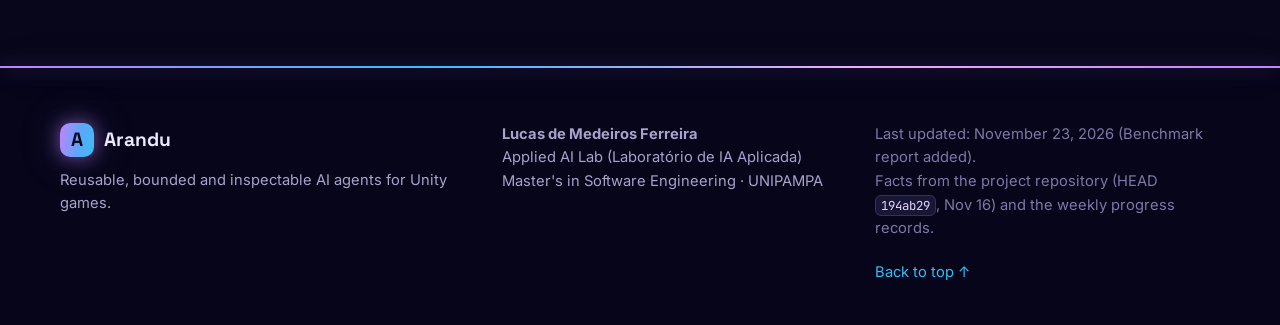
==== commit 3318b710: "Add AdapterBenchmark report tab and update Arandu site to V5 - New Benchmark tab (benchmark.html) wi" ====
--- a/index.html
+++ b/index.html
@@ -10,6 +10,7 @@
   <link rel="preconnect" href="https://fonts.gstatic.com" crossorigin>
   <link href="https://fonts.googleapis.com/css2?family=Inter:wght@400;500;600;700&family=Space+Grotesk:wght@500;600;700&family=JetBrains+Mono:wght@400;500&display=swap" rel="stylesheet">
   <link rel="stylesheet" href="styles.css">
+  <link rel="stylesheet" href="benchmark.css">
   <link rel="icon" href="data:image/svg+xml,%3Csvg xmlns='http://www.w3.org/2000/svg' viewBox='0 0 64 64'%3E%3Cdefs%3E%3ClinearGradient id='g' x1='0' y1='0' x2='1' y2='1'%3E%3Cstop offset='0' stop-color='%23c084fc'/%3E%3Cstop offset='1' stop-color='%2338bdf8'/%3E%3C/linearGradient%3E%3C/defs%3E%3Crect width='64' height='64' rx='14' fill='%230d0b26'/%3E%3Cpath d='M32 12 50 52H40l-8-19-8 19H14z' fill='url(%23g)'/%3E%3C/svg%3E">
 </head>
 <body>
@@ -37,6 +38,7 @@
     <a href="#progress">Progress</a>
     <a href="#status">Status</a>
     <a href="#roadmap">Roadmap</a>
+    <a href="benchmark.html" class="nav-tab">Benchmark</a>
   </nav>
 </header>
 
@@ -55,6 +57,7 @@
         <a class="btn btn-primary magnetic" href="#trailer"><span>Watch the trailer</span></a>
         <a class="btn btn-ghost magnetic" href="#solution"><span>See how it works</span></a>
         <a class="btn btn-ghost magnetic" href="#whatsnew"><span>What's new this week</span></a>
+        <a class="btn btn-ghost magnetic" href="benchmark.html"><span>Benchmark report</span></a>
       </div>
       <p class="author anim-in" style="--d:5">Lucas de Medeiros Ferreira · 2nd semester of 2026</p>
     </div>
@@ -673,7 +676,7 @@
       <p><b>Lucas de Medeiros Ferreira</b><br>Applied AI Lab (Laboratório de IA Aplicada)<br>Master's in Software Engineering · UNIPAMPA</p>
     </div>
     <div>
-      <p class="faint">Last updated: November 22, 2026.<br>Facts from the project repository (HEAD <code>194ab29</code>, Nov 16) and the weekly progress records.</p>
+      <p class="faint">Last updated: November 23, 2026 (Benchmark report added).<br>Facts from the project repository (HEAD <code>194ab29</code>, Nov 16) and the weekly progress records.</p>
       <a class="totop" href="#top">Back to top ↑</a>
     </div>
   </div>
--- a/benchmark.css
+++ b/benchmark.css
@@ -0,0 +1,225 @@
+/* Arandu site V5 · Benchmark report tab. Builds on styles.css (same tokens, cards and motion). */
+:root {
+  /* Data colors, validated for the dark chart surface (colorblind-safe for these 3 series). */
+  --m0: #3987e5;   /* Gemini 3.5 Flash Lite */
+  --m1: #d95926;   /* GPT-OSS 120B */
+  --m2: #199e70;   /* GPT-OSS 20B */
+  --ph-local: #9085e9;  /* Arandu & Unity */
+  --ph-net: #c98500;    /* Network & provider front end */
+  --ph-prov: #d55181;   /* Provider processing */
+  --ph-retry: #0ca30c;  /* Rate-limit wait */
+  --chart-bg: rgba(17, 14, 46, .72);
+}
+
+.sr-only { position: absolute; width: 1px; height: 1px; overflow: hidden; clip: rect(0 0 0 0); white-space: nowrap; }
+
+/* Nav tab for the report */
+.nav a.nav-tab { color: #fff; border: 1px solid var(--line-2); background: rgba(56, 189, 248, .08); }
+.nav a.nav-tab::before { content: ""; display: inline-block; width: 7px; height: 7px; border-radius: 50%; margin-right: 7px; vertical-align: 1px; background: var(--blue); box-shadow: 0 0 10px var(--blue); animation: tabPing 2.4s ease-in-out infinite; }
+@keyframes tabPing { 50% { transform: scale(1.6); opacity: .5; } }
+
+/* ---------- Report header ---------- */
+.bhero { position: relative; padding: 80px 0 30px; overflow: hidden; }
+.bhero h1 { font-size: clamp(2.2rem, 5.2vw, 4rem); max-width: 900px; }
+.bhero .lead { max-width: 820px; }
+.meta-chips { list-style: none; padding: 0; margin: 26px 0 0; display: flex; flex-wrap: wrap; gap: 10px; }
+.meta-chips li { font-size: .86rem; color: var(--muted); padding: 7px 13px; border-radius: 999px; border: 1px solid var(--line); background: rgba(13, 11, 38, .55); }
+.meta-chips b { color: var(--blue); font-weight: 600; margin-right: 6px; }
+.bstats { margin-top: 44px; }
+.btn-sm { padding: 9px 16px; font-size: .88rem; }
+
+/* Contents strip */
+.toc { display: flex; flex-wrap: wrap; gap: 8px; padding: 18px 0 0; }
+.toc a { display: inline-flex; align-items: center; gap: 8px; font-size: .86rem; color: var(--muted); text-decoration: none; padding: 7px 12px; border-radius: 10px; border: 1px solid var(--line); background: rgba(13, 11, 38, .45); transition: color .25s, border-color .25s, transform .3s var(--ease); }
+.toc a span { font-family: var(--mono); font-size: .72rem; color: var(--lilac); }
+.toc a:hover { color: #fff; border-color: var(--line-2); transform: translateY(-2px); }
+
+/* ---------- Findings ---------- */
+.findings { display: grid; grid-template-columns: repeat(5, 1fr); gap: 16px; }
+.finding { position: relative; display: block; text-decoration: none; padding: 24px 20px; border-radius: var(--radius); background: var(--panel); border: 1px solid var(--line); transition: transform .4s var(--ease), box-shadow .4s, border-color .3s; }
+.finding:hover { transform: translateY(-6px); border-color: var(--line-2); box-shadow: 0 20px 50px rgba(0, 0, 0, .35), 0 0 40px rgba(124, 58, 237, .18); }
+.finding h3 { font-size: 1.08rem; margin-top: 14px; }
+.finding p { font-size: .92rem; color: var(--muted); margin: 0; }
+.finding b { color: var(--ink); }
+.fnum { display: grid; place-items: center; width: 34px; height: 34px; border-radius: 10px; font-style: normal; font-family: var(--display); font-weight: 700; color: #0b0820; background: var(--grad); box-shadow: var(--glow-l); }
+.js .findings .reveal:not(.visible) { transform: perspective(900px) rotateY(-24deg) translate3d(-30px, 30px, 0); transform-origin: 0 50%; }
+
+/* ---------- Glossary ---------- */
+.glossary { display: grid; grid-template-columns: repeat(4, 1fr); gap: 14px; }
+.gterm { padding: 18px 18px 16px; border-radius: 14px; background: var(--panel); border: 1px solid var(--line); border-top: 2px solid transparent; border-image: none; position: relative; overflow: hidden; }
+.gterm::before { content: ""; position: absolute; left: 0; right: 0; top: 0; height: 2px; background: var(--grad); transform: scaleX(0); transform-origin: 0 50%; transition: transform 1s var(--ease) calc(var(--sd, 0ms) + 300ms); }
+.gterm.visible::before { transform: none; }
+.gterm > b { display: block; font-family: var(--display); font-size: 1.05rem; color: #fff; margin-bottom: 6px; }
+.gterm p { margin: 0; color: var(--muted); font-size: .9rem; }
+
+.table-wrap { overflow-x: auto; border-radius: 14px; border: 1px solid var(--line); background: var(--panel); -webkit-overflow-scrolling: touch; }
+.table-wrap .mtable { min-width: 640px; }
+.mtable td b { color: var(--ink); font-weight: 600; }
+.mtable td:last-child { font-family: inherit; }
+#setup-table td:last-child, #prov-table td, #score-table td { font-family: inherit; }
+.mdot { display: inline-block; width: 10px; height: 10px; border-radius: 50%; margin-right: 8px; vertical-align: 0; box-shadow: 0 0 0 2px rgba(7, 6, 26, .9); }
+
+/* Scenario cards */
+.scen-grid { display: grid; grid-template-columns: repeat(5, 1fr); gap: 12px; }
+.scen { padding: 16px; border-radius: 14px; background: var(--panel); border: 1px solid var(--line); transition: transform .35s var(--ease), border-color .3s; }
+.scen:hover { transform: translateY(-4px); border-color: var(--line-2); }
+.scen code { font-size: .8rem; }
+.scen h4 { font-size: .98rem; margin: 10px 0 6px; font-family: var(--font); font-weight: 600; }
+.scen p { margin: 0; font-size: .84rem; color: var(--muted); line-height: 1.5; }
+.scen .turns { display: inline-block; margin-top: 10px; font-family: var(--mono); font-size: .72rem; color: var(--blue); }
+.js .scen-grid .reveal:not(.visible) { transform: translate3d(0, 30px, 0) scale(.85); }
+
+/* Four parts of a turn */
+.tsplit { display: grid; grid-template-columns: repeat(4, 1fr); gap: 12px; }
+.tseg { position: relative; padding: 20px 18px 18px; border-radius: 14px; background: var(--panel); border: 1px solid var(--line); overflow: hidden; }
+.tseg i { display: block; height: 6px; border-radius: 4px; background: var(--c); margin-bottom: 14px; transform: scaleX(0); transform-origin: 0 50%; transition: transform 1.1s var(--ease); }
+.tsplit.visible .tseg i { transform: none; }
+.tsplit.visible .tseg:nth-child(2) i { transition-delay: .2s; }
+.tsplit.visible .tseg:nth-child(3) i { transition-delay: .4s; }
+.tsplit.visible .tseg:nth-child(4) i { transition-delay: .6s; }
+.tseg b { display: block; font-family: var(--display); color: #fff; margin-bottom: 6px; }
+.tseg span { font-size: .88rem; color: var(--muted); }
+
+/* ---------- Chart cards ---------- */
+.chart-card { position: relative; margin-top: 22px; padding: 22px 22px 16px; border-radius: var(--radius); background: var(--chart-bg); border: 1px solid var(--line); box-shadow: inset 0 1px 0 rgba(255, 255, 255, .03); }
+.chart-head { display: flex; justify-content: space-between; align-items: flex-start; gap: 16px; flex-wrap: wrap; margin-bottom: 8px; }
+.chart-head h3 { font-size: 1.12rem; margin: 0 0 2px; }
+.chart-head p { margin: 0; font-size: .86rem; color: var(--faint); }
+.chart { width: 100%; }
+.chart-note { font-size: .86rem; color: var(--faint); margin: 8px 2px 0; }
+.two-col { display: grid; grid-template-columns: 1fr 1fr; gap: 22px; }
+.two-col .chart-card { margin-top: 22px; }
+.grid-2 { display: grid; grid-template-columns: 1fr 1fr; gap: 20px; margin-top: 28px; }
+.controls { display: flex; gap: 10px; flex-wrap: wrap; align-items: center; }
+
+/* Segmented toggle */
+.seg { position: relative; display: inline-flex; padding: 4px; border-radius: 12px; border: 1px solid var(--line); background: rgba(13, 11, 38, .7); }
+.segb { position: relative; z-index: 1; font: inherit; font-size: .86rem; font-weight: 600; padding: 8px 14px; border: 0; border-radius: 9px; background: none; color: var(--muted); cursor: pointer; transition: color .3s; }
+.segb.active { color: #0b0820; }
+.seg .ink { position: absolute; top: 4px; bottom: 4px; left: 0; border-radius: 9px; background: var(--grad); box-shadow: var(--glow-l); transition: transform .45s var(--ease), width .45s var(--ease); }
+.seg-sm { margin: 6px 0 4px; }
+.seg-sm .segb { font-size: .8rem; padding: 6px 11px; }
+
+.select select { font: inherit; font-size: .88rem; color: var(--ink); background: rgba(13, 11, 38, .85); border: 1px solid var(--line-2); border-radius: 10px; padding: 8px 32px 8px 12px; cursor: pointer; appearance: none; -webkit-appearance: none; background-image: linear-gradient(45deg, transparent 50%, var(--blue) 50%), linear-gradient(135deg, var(--blue) 50%, transparent 50%); background-position: calc(100% - 16px) 52%, calc(100% - 11px) 52%; background-size: 5px 5px; background-repeat: no-repeat; }
+.select select:focus-visible, .segb:focus-visible, .toc a:focus-visible { outline: 2px solid var(--blue); outline-offset: 2px; }
+
+/* Legends (HTML, so they stay text-colored) */
+.model-legend, .phase-legend { display: flex; flex-wrap: wrap; gap: 8px 18px; margin: 4px 0 2px; font-size: .86rem; color: var(--muted); }
+.model-legend span, .phase-legend span { display: inline-flex; align-items: center; gap: 8px; }
+.model-legend i, .phase-legend i { width: 12px; height: 12px; border-radius: 4px; background: var(--c); }
+.model-legend i { border-radius: 50%; }
+.legend-inline { font-size: .8rem; color: var(--faint); }
+.lg-scale { display: inline-flex; align-items: center; gap: 8px; }
+.lg-scale i { width: 90px; height: 8px; border-radius: 4px; background: linear-gradient(90deg, #2a2450, #6d5fd6, #c4b5fd); }
+
+/* Heatmap cell detail */
+.cell-detail { margin-top: 10px; padding: 14px 16px; border-radius: 12px; border: 1px dashed var(--line-2); background: rgba(13, 11, 38, .5); min-height: 64px; }
+.cell-detail h4 { margin: 0 0 8px; font-size: 1rem; }
+.cell-detail p { margin: 0; }
+.turn-list { display: grid; grid-template-columns: repeat(auto-fill, minmax(260px, 1fr)); gap: 8px; }
+.turn-item { font-size: .84rem; color: var(--muted); padding: 8px 10px; border-radius: 9px; background: var(--panel); border: 1px solid var(--line); opacity: 0; transform: translate3d(0, 10px, 0); animation: itemIn .45s var(--ease) forwards; animation-delay: calc(var(--i) * 35ms); }
+.turn-item b { color: var(--ink); font-family: var(--mono); font-size: .78rem; }
+.turn-item .ok { color: #5eead4; }
+.turn-item .no { color: var(--warn); }
+@keyframes itemIn { to { opacity: 1; transform: none; } }
+
+/* pass^5 strip */
+.pass-row { display: grid; grid-template-columns: repeat(3, 1fr); gap: 16px; margin-top: 22px; }
+.passc { padding: 18px; border-radius: 16px; background: var(--panel); border: 1px solid var(--line); }
+.passc header { display: flex; align-items: center; gap: 8px; font-weight: 600; margin-bottom: 10px; }
+.passc .big { font-family: var(--display); font-size: 2rem; color: #fff; line-height: 1; }
+.passc .big small { font-size: .9rem; color: var(--muted); font-family: var(--font); margin-left: 6px; }
+.passc p { margin: 8px 0 0; font-size: .84rem; color: var(--faint); }
+.wil { position: relative; height: 10px; margin-top: 14px; border-radius: 6px; background: rgba(167, 139, 250, .1); }
+.wil i { position: absolute; top: 0; bottom: 0; border-radius: 6px; background: color-mix(in srgb, var(--c) 45%, transparent); transform: scaleX(0); transform-origin: 0 50%; transition: transform 1.2s var(--ease) .3s; }
+.wil u { position: absolute; top: -4px; width: 3px; height: 18px; border-radius: 2px; background: var(--c); box-shadow: 0 0 10px var(--c); transform: scaleY(0); transition: transform .6s var(--ease) 1.2s; }
+.passc.visible .wil i { transform: none; }
+.passc.visible .wil u { transform: none; }
+.wil-scale { display: flex; justify-content: space-between; font-size: .72rem; color: var(--faint); margin-top: 4px; font-family: var(--mono); }
+
+/* Callout */
+.callout { margin-top: 28px; padding: 22px 26px; border-radius: var(--radius); background: linear-gradient(120deg, rgba(124, 58, 237, .2), rgba(37, 99, 235, .14)); border: 1px solid var(--line-2); position: relative; overflow: hidden; }
+.callout > b { display: block; font-family: var(--mono); font-size: .78rem; text-transform: uppercase; letter-spacing: .1em; color: var(--blue); margin-bottom: 8px; font-weight: 500; }
+.callout p { margin: 0; color: var(--ink); }
+.callout::before { content: ""; position: absolute; left: 0; top: 0; bottom: 0; width: 3px; background: var(--grad); box-shadow: var(--glow-l); transform: scaleY(0); transform-origin: 50% 0; transition: transform 1s var(--ease) .3s; }
+.callout.visible::before { transform: none; }
+
+/* Fail table */
+.who { display: inline-block; font-size: .74rem; font-family: var(--mono); padding: 2px 8px; border-radius: 6px; border: 1px solid var(--line-2); color: var(--ink); white-space: nowrap; }
+.who.adapter { border-color: rgba(192, 132, 252, .5); color: #e3d5ff; }
+.who.provider { border-color: rgba(56, 189, 248, .5); color: #bae6fd; }
+.who.design { border-color: rgba(253, 164, 175, .5); color: #fecdd3; }
+
+/* Cliff table */
+.cliff td, .cliff th { text-align: center; }
+.cliff td:first-child, .cliff th:first-child { text-align: left; }
+.cliff td.cd { font-family: var(--mono); font-size: .82rem; color: var(--ink); }
+.cliff td.cd span { display: block; font-family: var(--font); font-size: .72rem; color: var(--faint); }
+.cliff td.cd.lg { background: rgba(144, 133, 233, .22); }
+.cliff td.cd.md { background: rgba(144, 133, 233, .13); }
+.cliff td.cd.sm { background: rgba(144, 133, 233, .07); }
+
+/* ---------- Feature cards ---------- */
+.feature-grid { display: grid; grid-template-columns: 1fr 1fr; gap: 20px; }
+.fcard { padding: 24px; border-radius: var(--radius); background: var(--chart-bg); border: 1px solid var(--line); }
+.fcard header { margin-bottom: 8px; }
+.fcard h3 { font-size: 1.15rem; margin: 8px 0 0; }
+.fcard > p { color: var(--muted); font-size: .94rem; }
+.fcard > p b { color: var(--ink); }
+.ftag { display: inline-block; font-family: var(--mono); font-size: .72rem; letter-spacing: .08em; text-transform: uppercase; color: var(--lilac); padding: 3px 9px; border-radius: 7px; border: 1px solid rgba(192, 132, 252, .35); background: rgba(192, 132, 252, .08); }
+.js .feature-grid .reveal:nth-child(odd):not(.visible) { transform: translate3d(-50px, 20px, 0); }
+.js .feature-grid .reveal:nth-child(even):not(.visible) { transform: translate3d(50px, 20px, 0); }
+.big-stats { display: grid; grid-template-columns: repeat(3, 1fr); gap: 12px; margin: 16px 0 6px; }
+.big-stats div { padding: 16px; border-radius: 14px; background: var(--panel); border: 1px solid var(--line); text-align: center; }
+.big-stats b { display: block; font-family: var(--display); font-size: 2.2rem; line-height: 1.05; background: var(--grad); -webkit-background-clip: text; background-clip: text; color: transparent; }
+.big-stats span { font-size: .8rem; color: var(--muted); }
+
+/* Conclusions */
+.score td:first-child { color: var(--ink); font-weight: 600; white-space: nowrap; }
+.score td { vertical-align: top; }
+.ticks { margin: 0; padding: 0; list-style: none; }
+.ticks li { position: relative; padding-left: 22px; margin-bottom: 10px; color: var(--muted); font-size: .94rem; }
+.ticks li::before { content: ""; position: absolute; left: 2px; top: .6em; width: 8px; height: 8px; border-radius: 50%; background: var(--grad); box-shadow: var(--glow-l); }
+.ticks li b { color: var(--ink); }
+.sources { margin-top: 36px; padding: 22px 26px; border-radius: var(--radius); border: 1px solid var(--line); background: rgba(13, 11, 38, .5); }
+.sources h3 { font-size: 1.05rem; }
+.sources ul { margin: 0; padding-left: 18px; color: var(--muted); font-size: .9rem; }
+.sources li { margin-bottom: 6px; }
+.sources a { color: var(--blue); }
+
+/* ---------- Responsive ---------- */
+@media (max-width: 1100px) {
+  .findings { grid-template-columns: repeat(3, 1fr); }
+  .scen-grid { grid-template-columns: repeat(3, 1fr); }
+  .glossary { grid-template-columns: repeat(2, 1fr); }
+}
+@media (max-width: 860px) {
+  .two-col, .feature-grid, .grid-2, .pass-row { grid-template-columns: 1fr; }
+  .tsplit { grid-template-columns: 1fr 1fr; }
+  .findings { grid-template-columns: 1fr 1fr; }
+  .nav a.nav-tab { align-self: flex-start; }
+}
+@media (max-width: 560px) {
+  .findings, .glossary, .tsplit { grid-template-columns: 1fr; }
+  .scen-grid { grid-template-columns: 1fr 1fr; }
+  .chart-card, .fcard { padding: 16px 12px 12px; }
+  .bhero { padding-top: 48px; }
+  .big-stats b { font-size: 1.7rem; }
+  .seg { width: 100%; }
+  .segb { flex: 1; padding: 8px 6px; }
+}
+.toc a.on { color: #fff; border-color: var(--lilac); box-shadow: 0 0 16px rgba(192, 132, 252, .25); }
+.stat b span { font-size: inherit; color: inherit; display: inline; }
+#fail-table td:nth-child(2) code, #fail-table td:nth-child(4) code, .cliff td code { white-space: nowrap; word-break: normal; }
+.tsplit + .note, .table-wrap + .note { margin-top: 12px; }
+#score-table td:last-child, #prov-table td:last-child, #fail-table td:last-child { color: var(--muted); font-family: inherit; }
+#score-table td:last-child b { color: var(--ink); }
+.chart-scroll { overflow-x: auto; -webkit-overflow-scrolling: touch; }
+.scroll-hint { display: none; }
+@media (max-width: 760px) {
+  .chart-scroll .chart { min-width: 760px; }
+  .scroll-hint { display: block; }
+}
+.callout-sm { margin-top: 18px; padding: 16px 22px; }
+.callout-sm p { color: var(--muted); font-size: .95rem; }
+.callout-sm p b { color: var(--ink); }
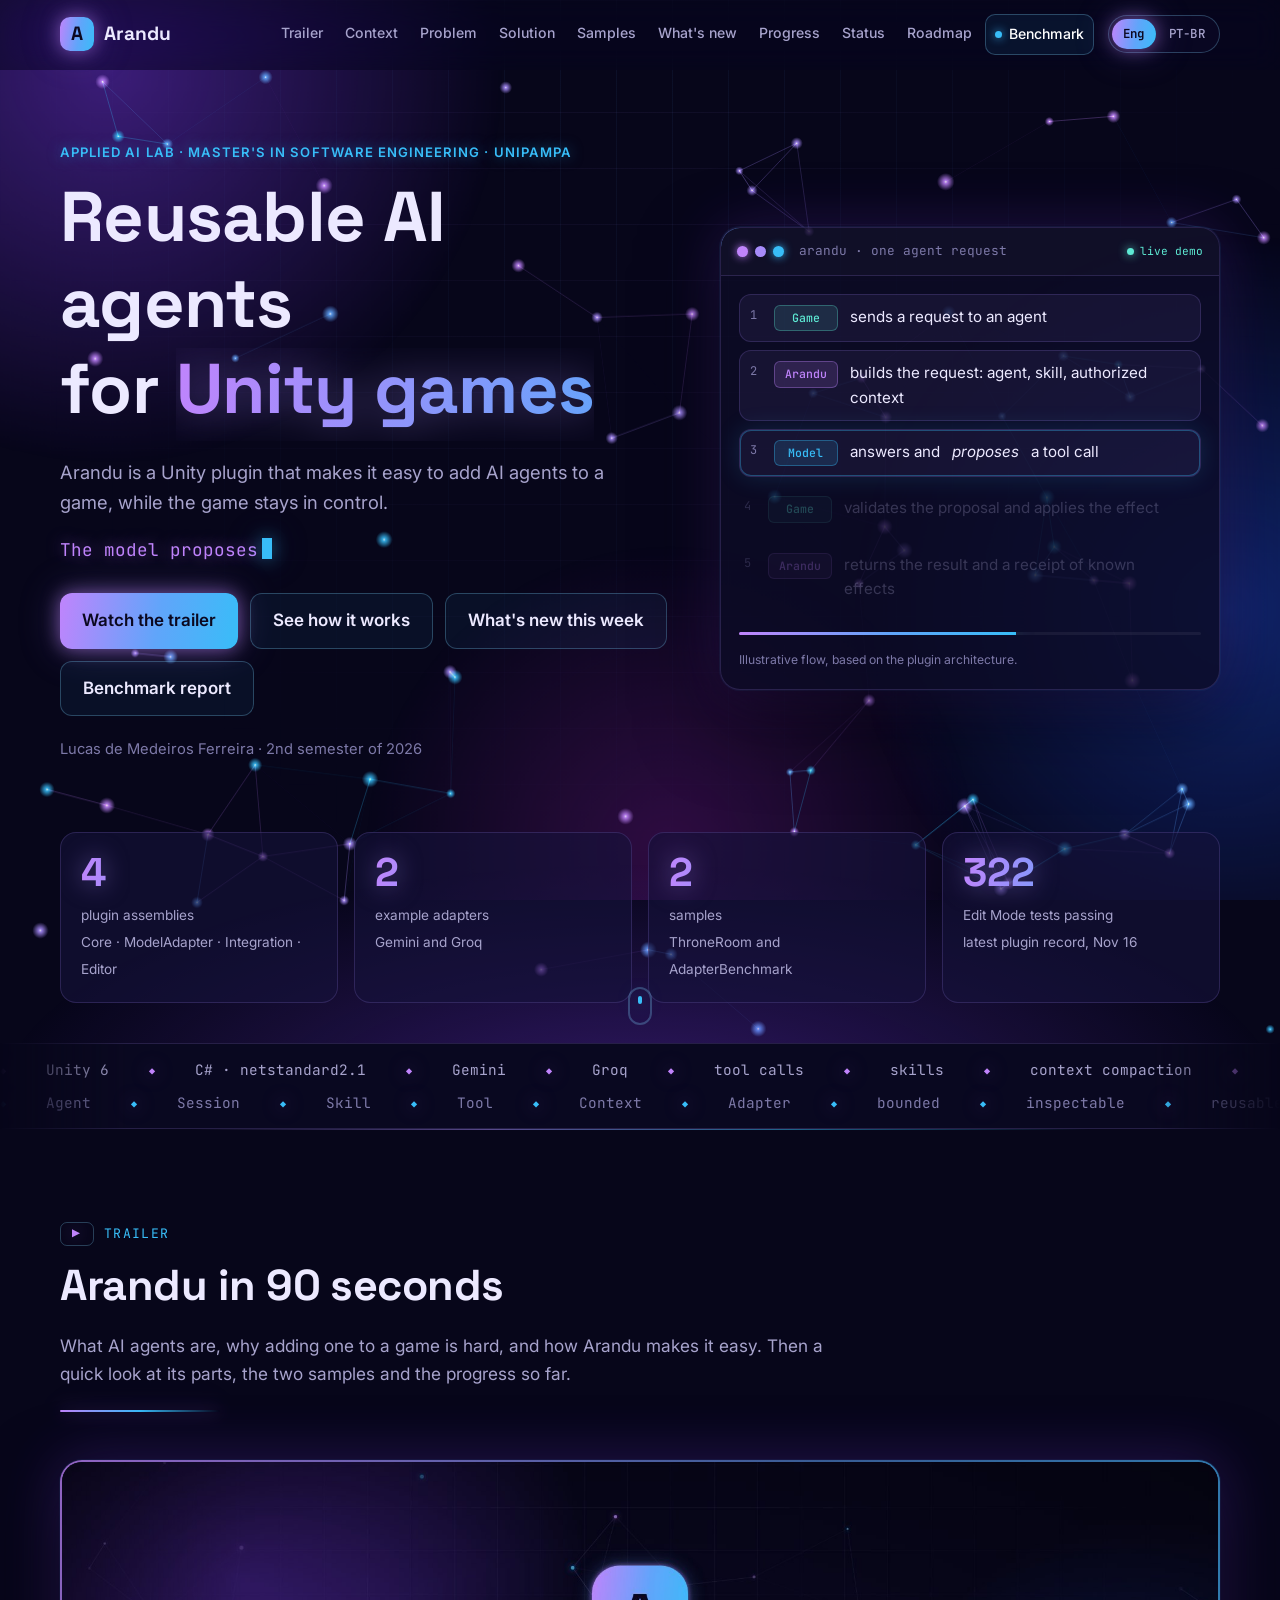
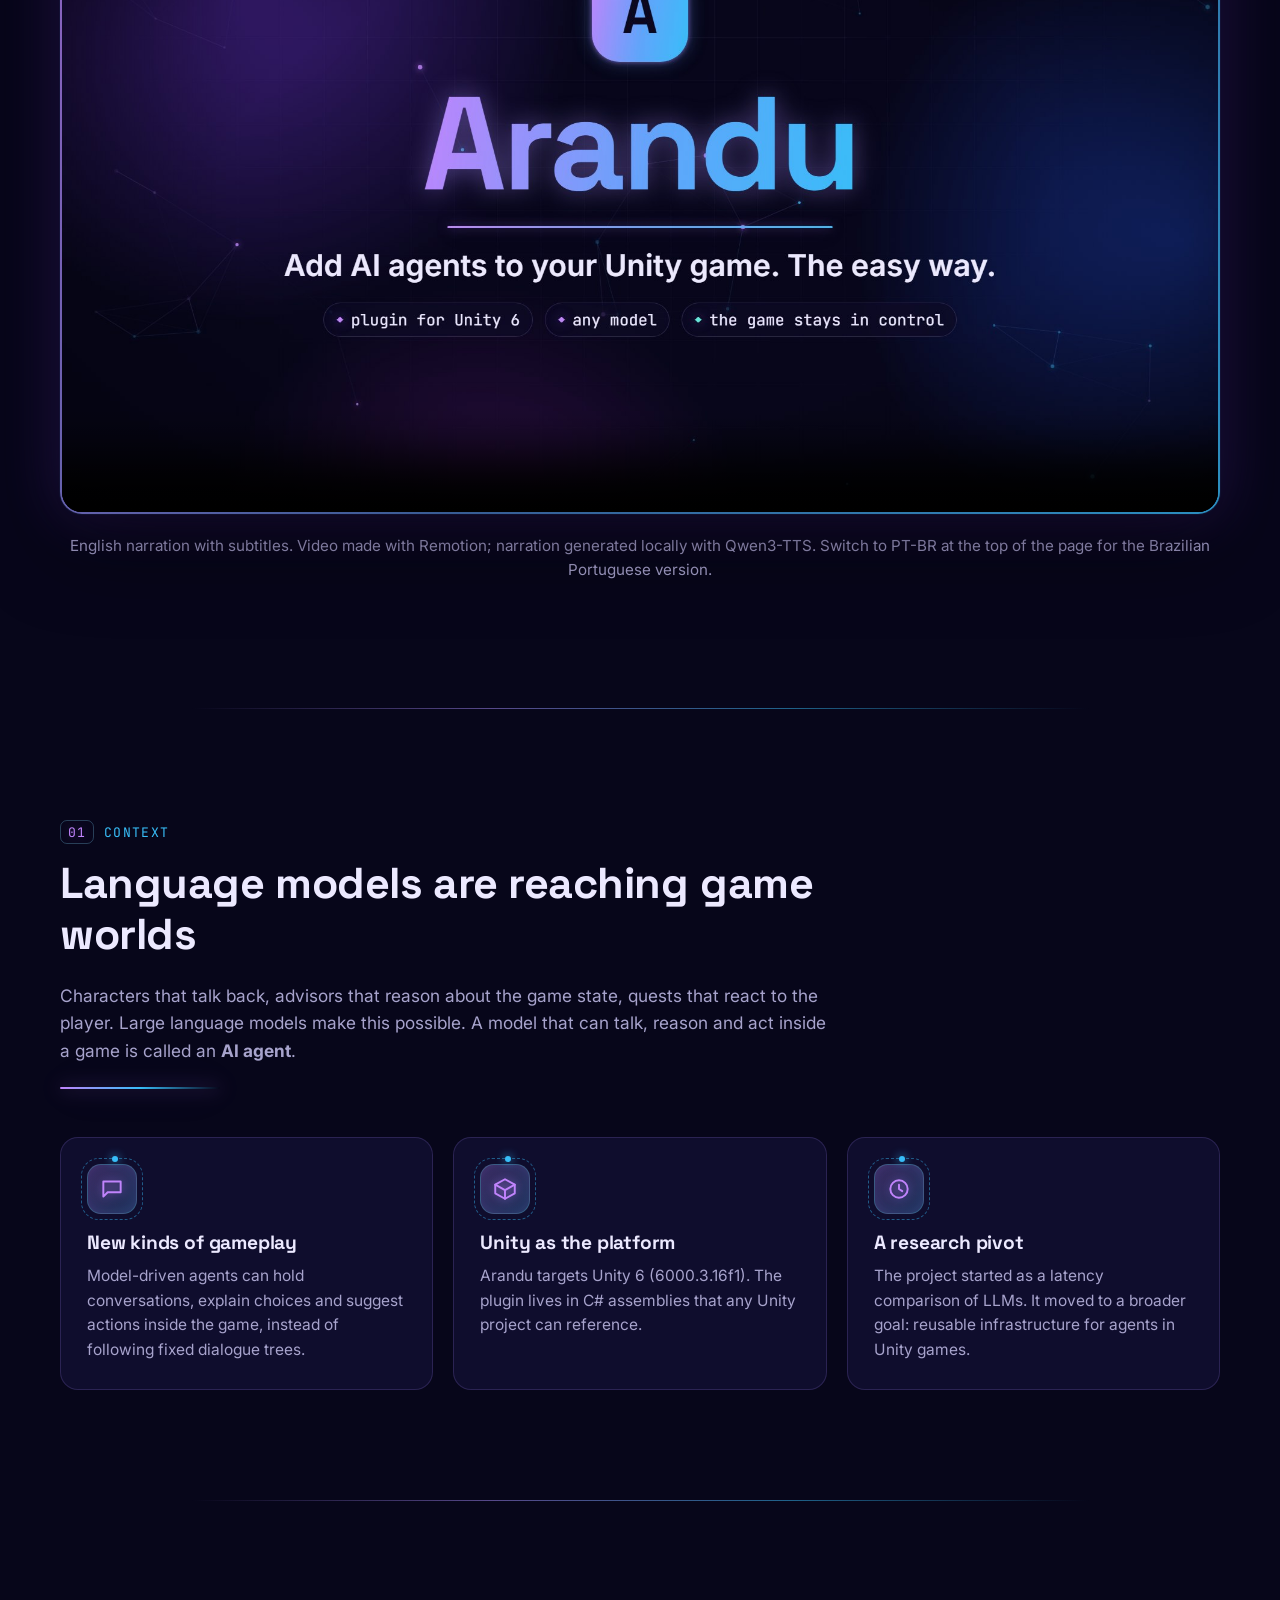
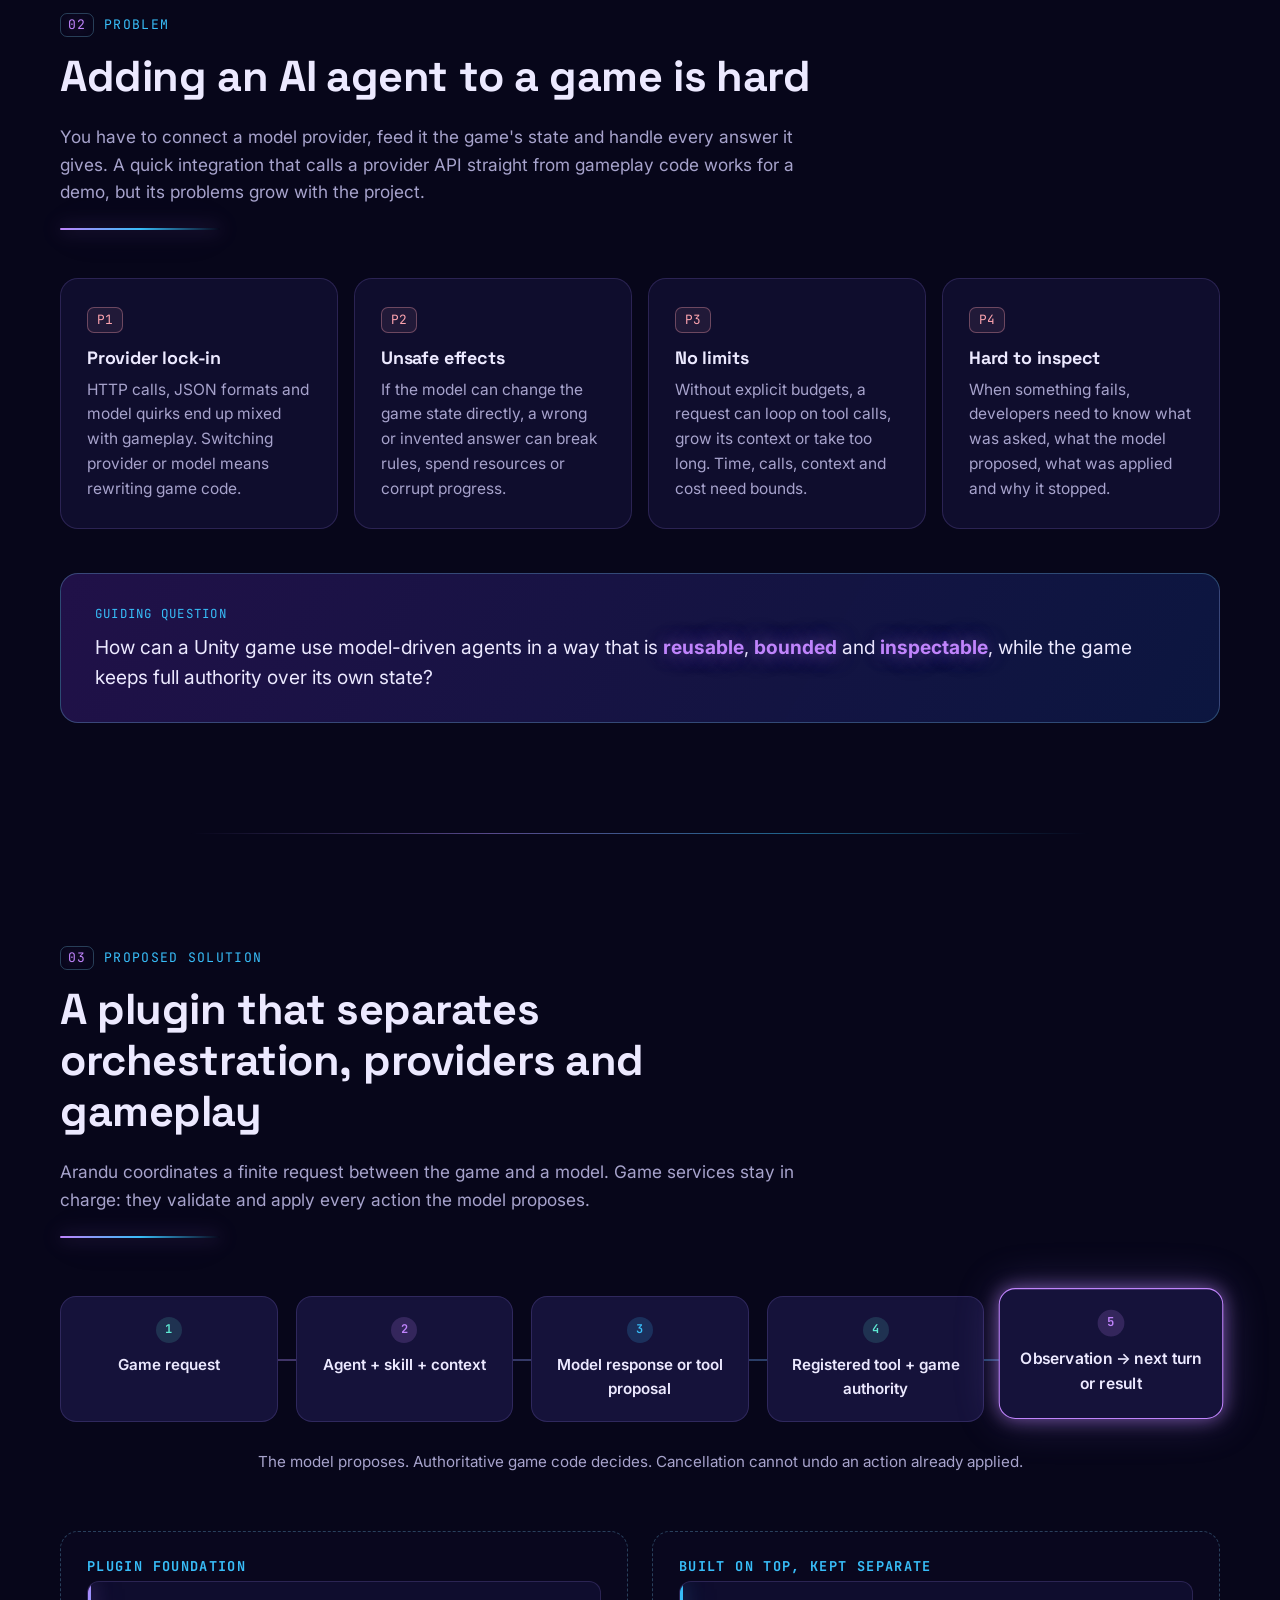
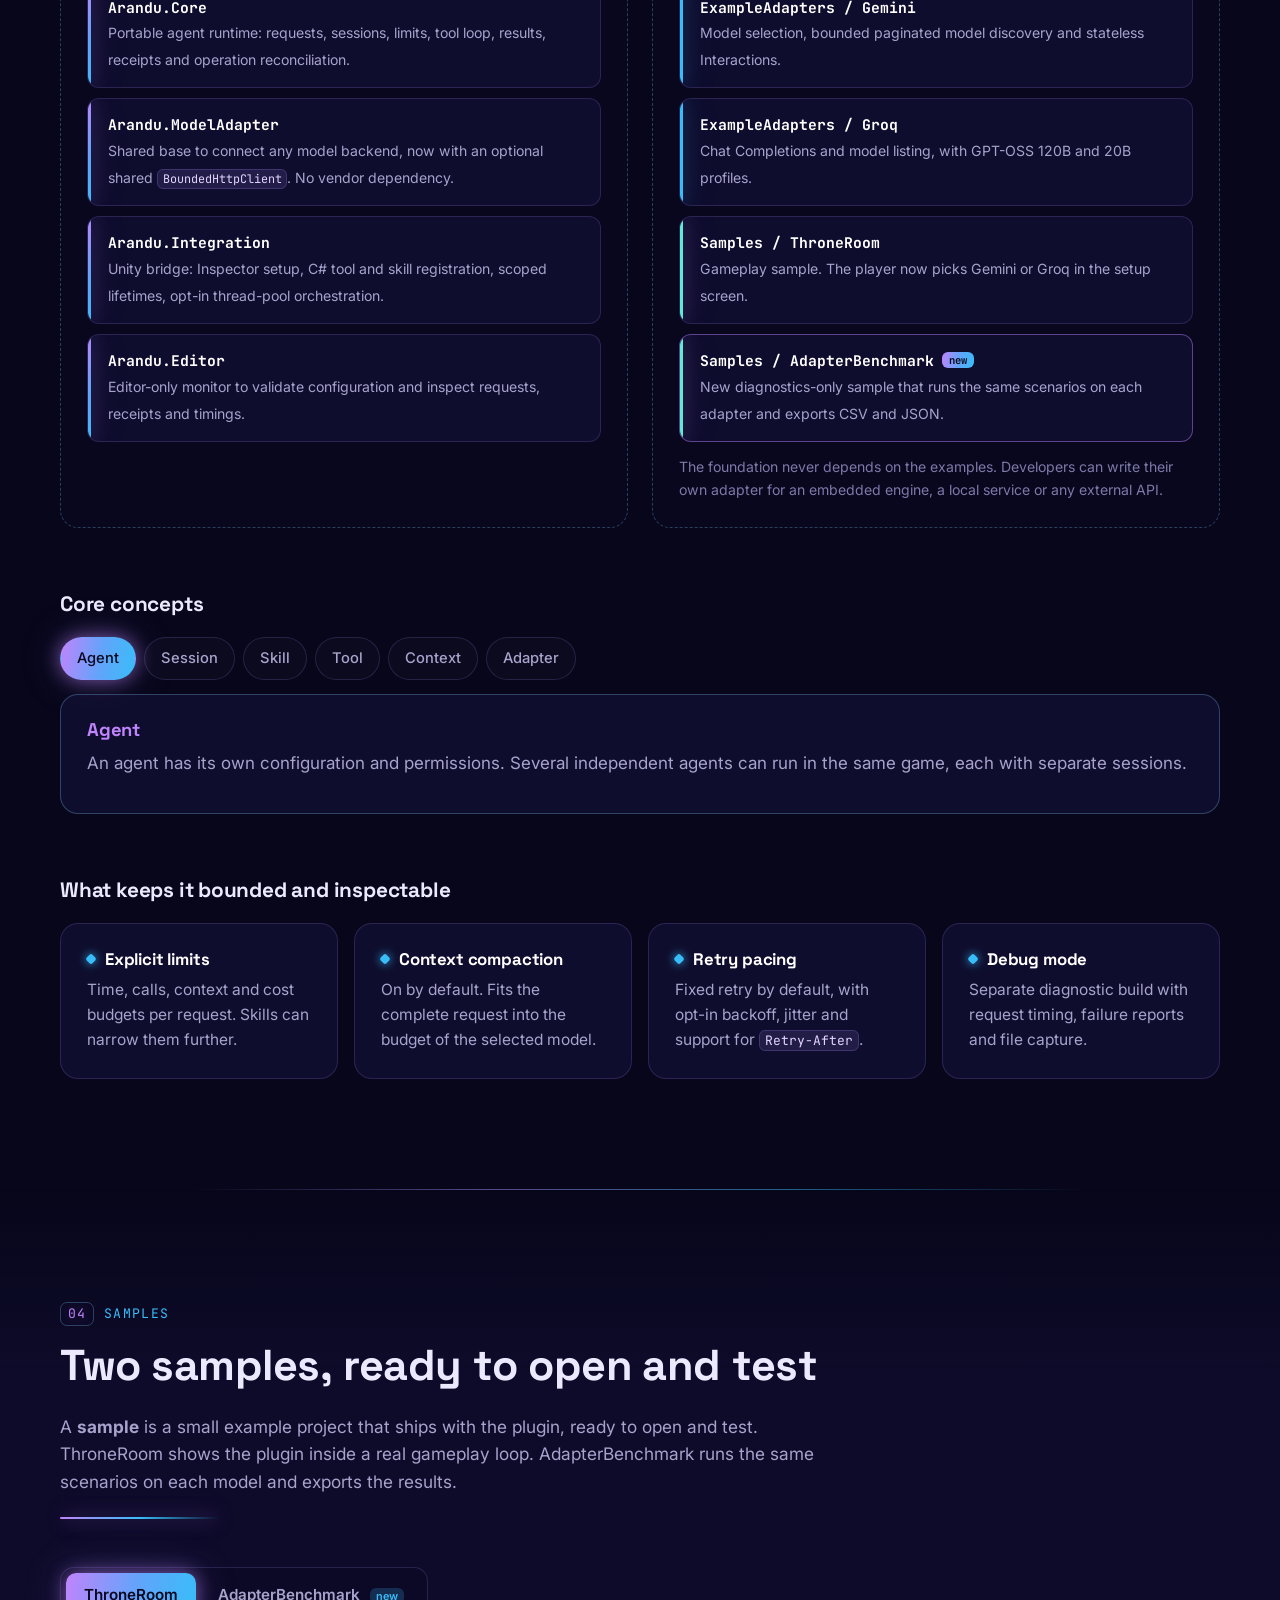
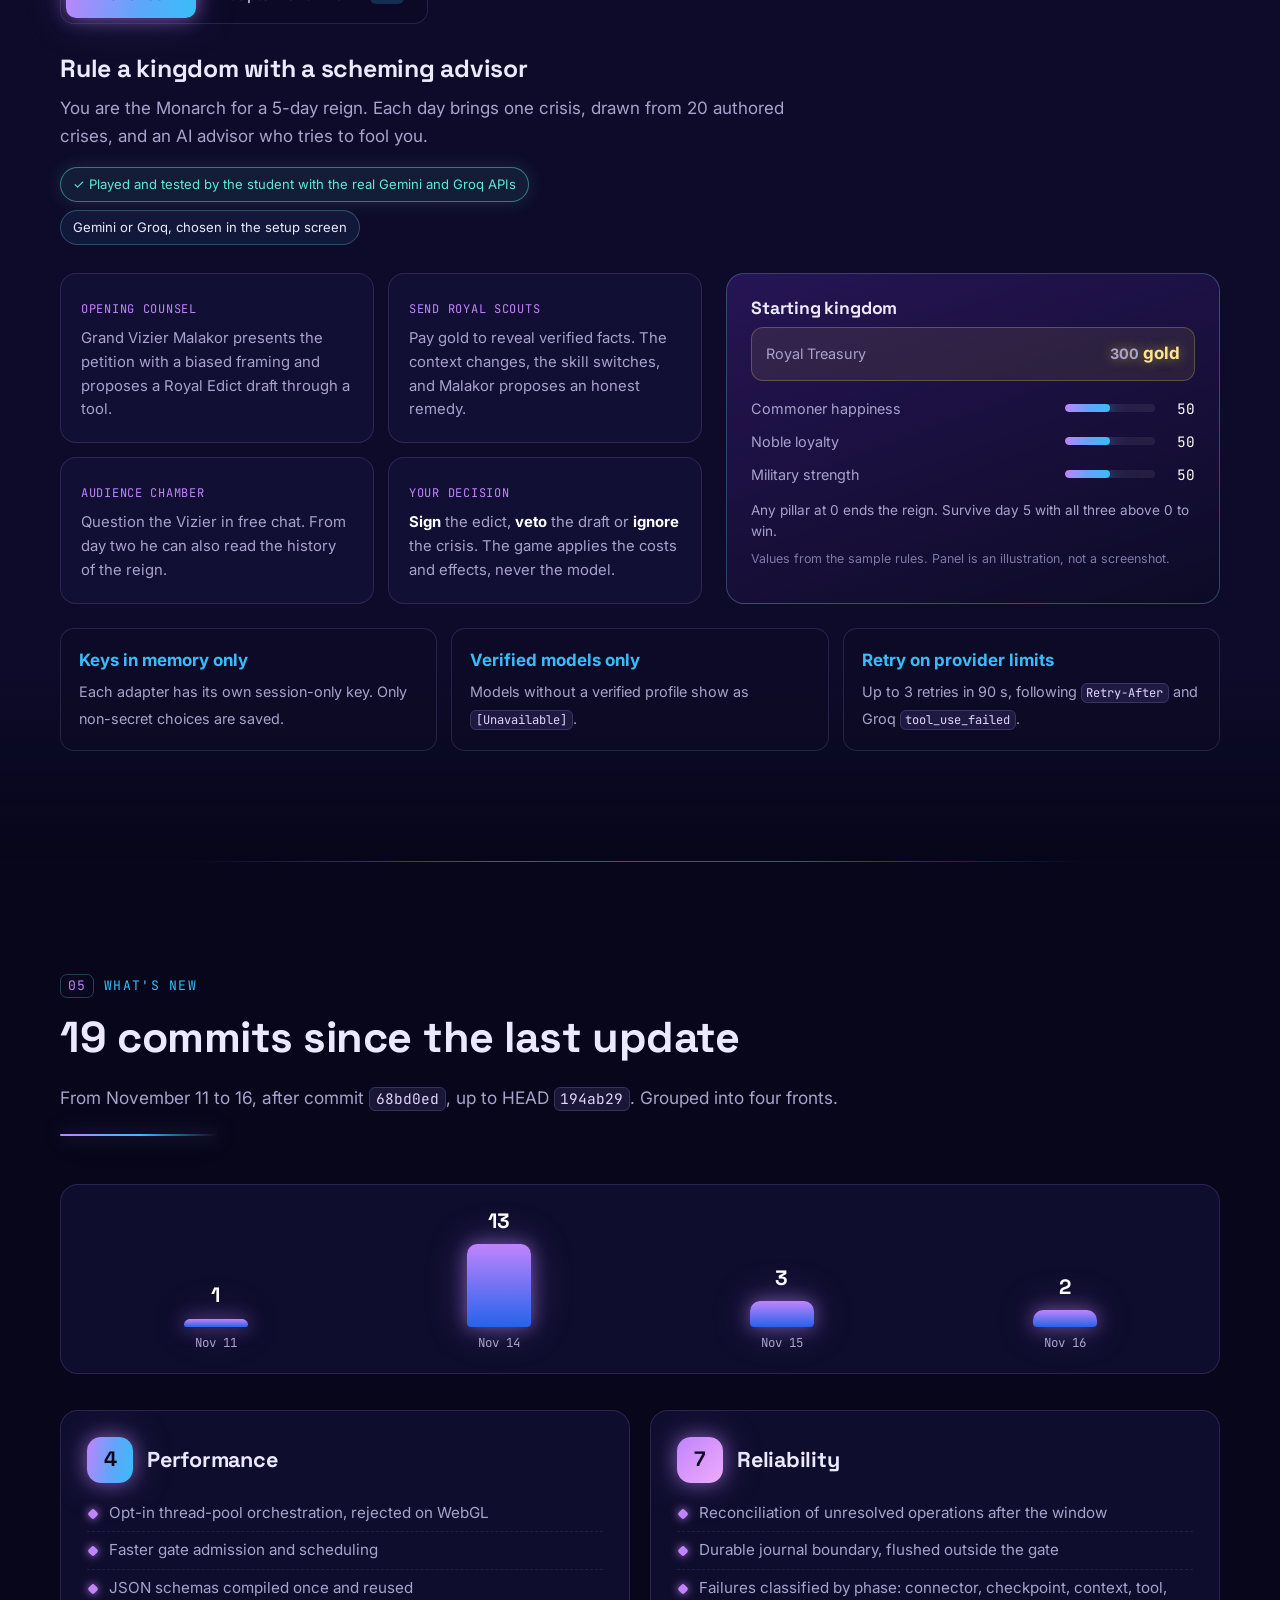
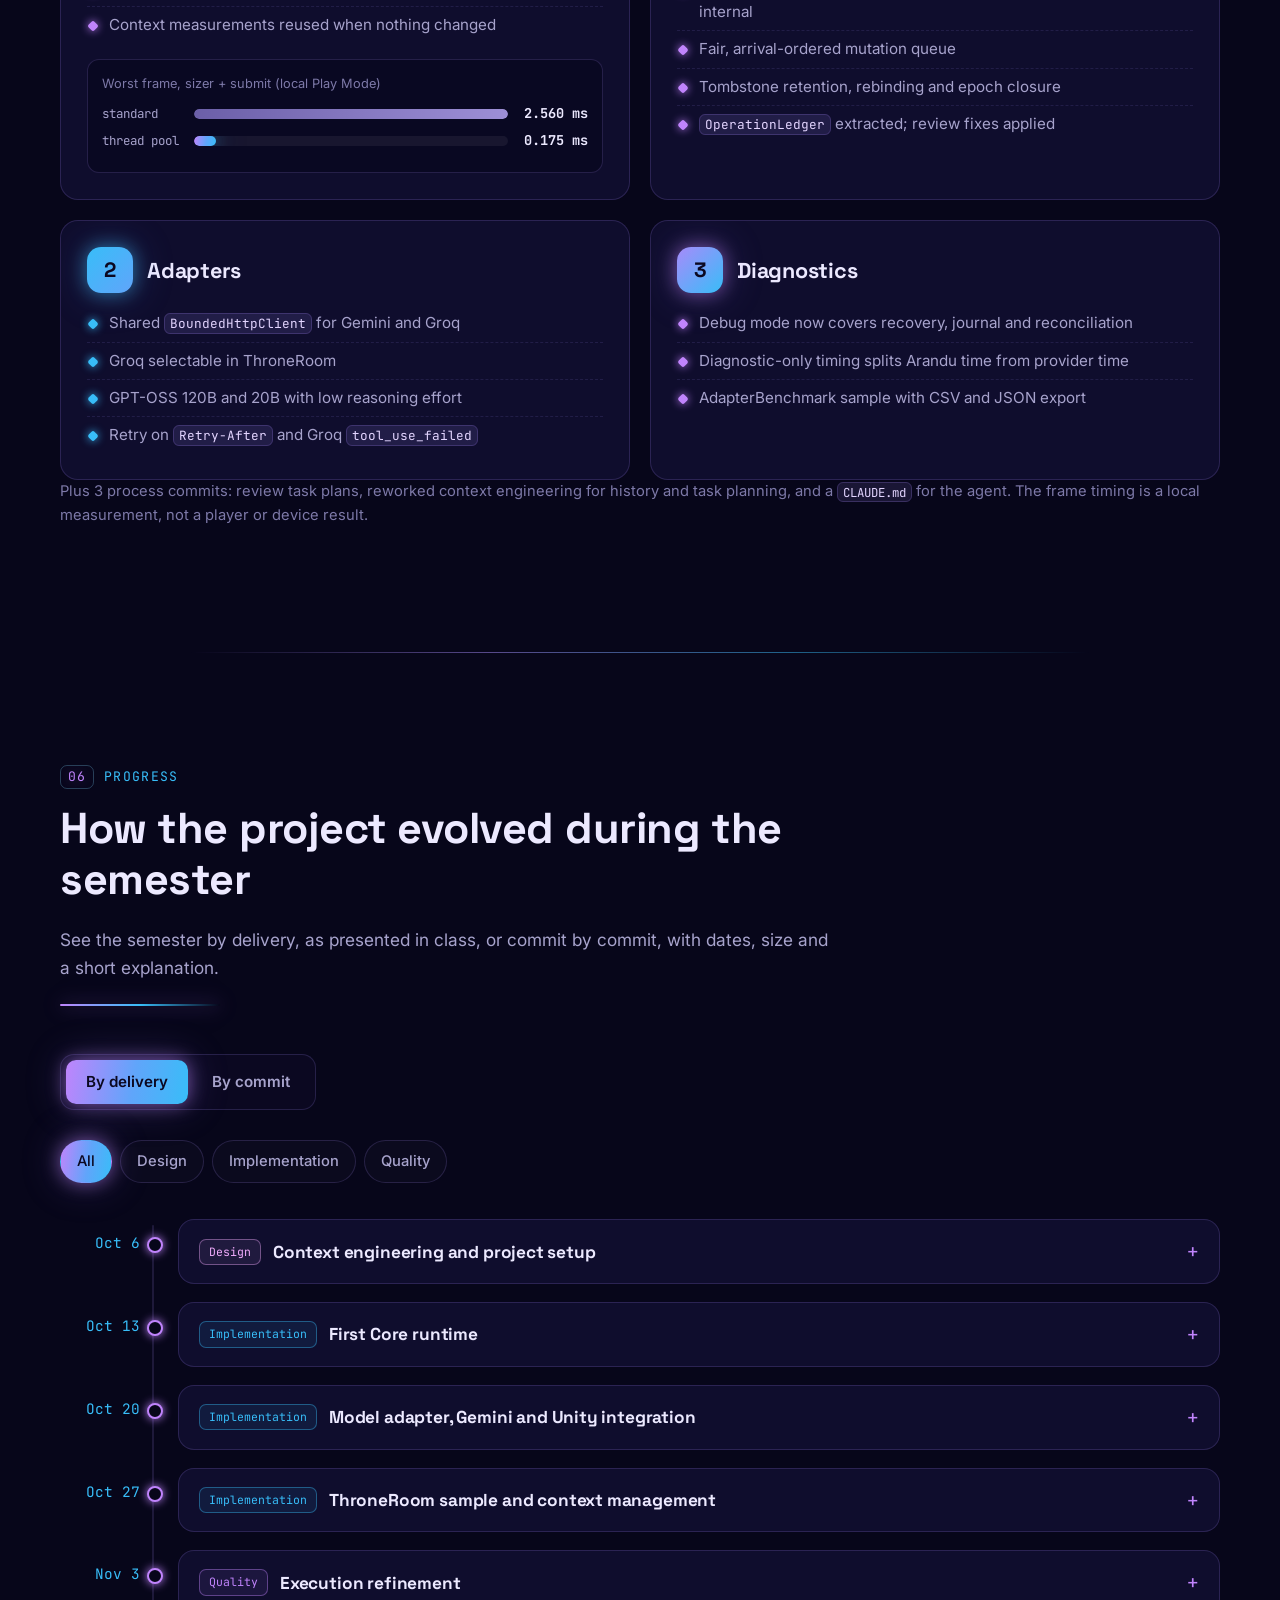
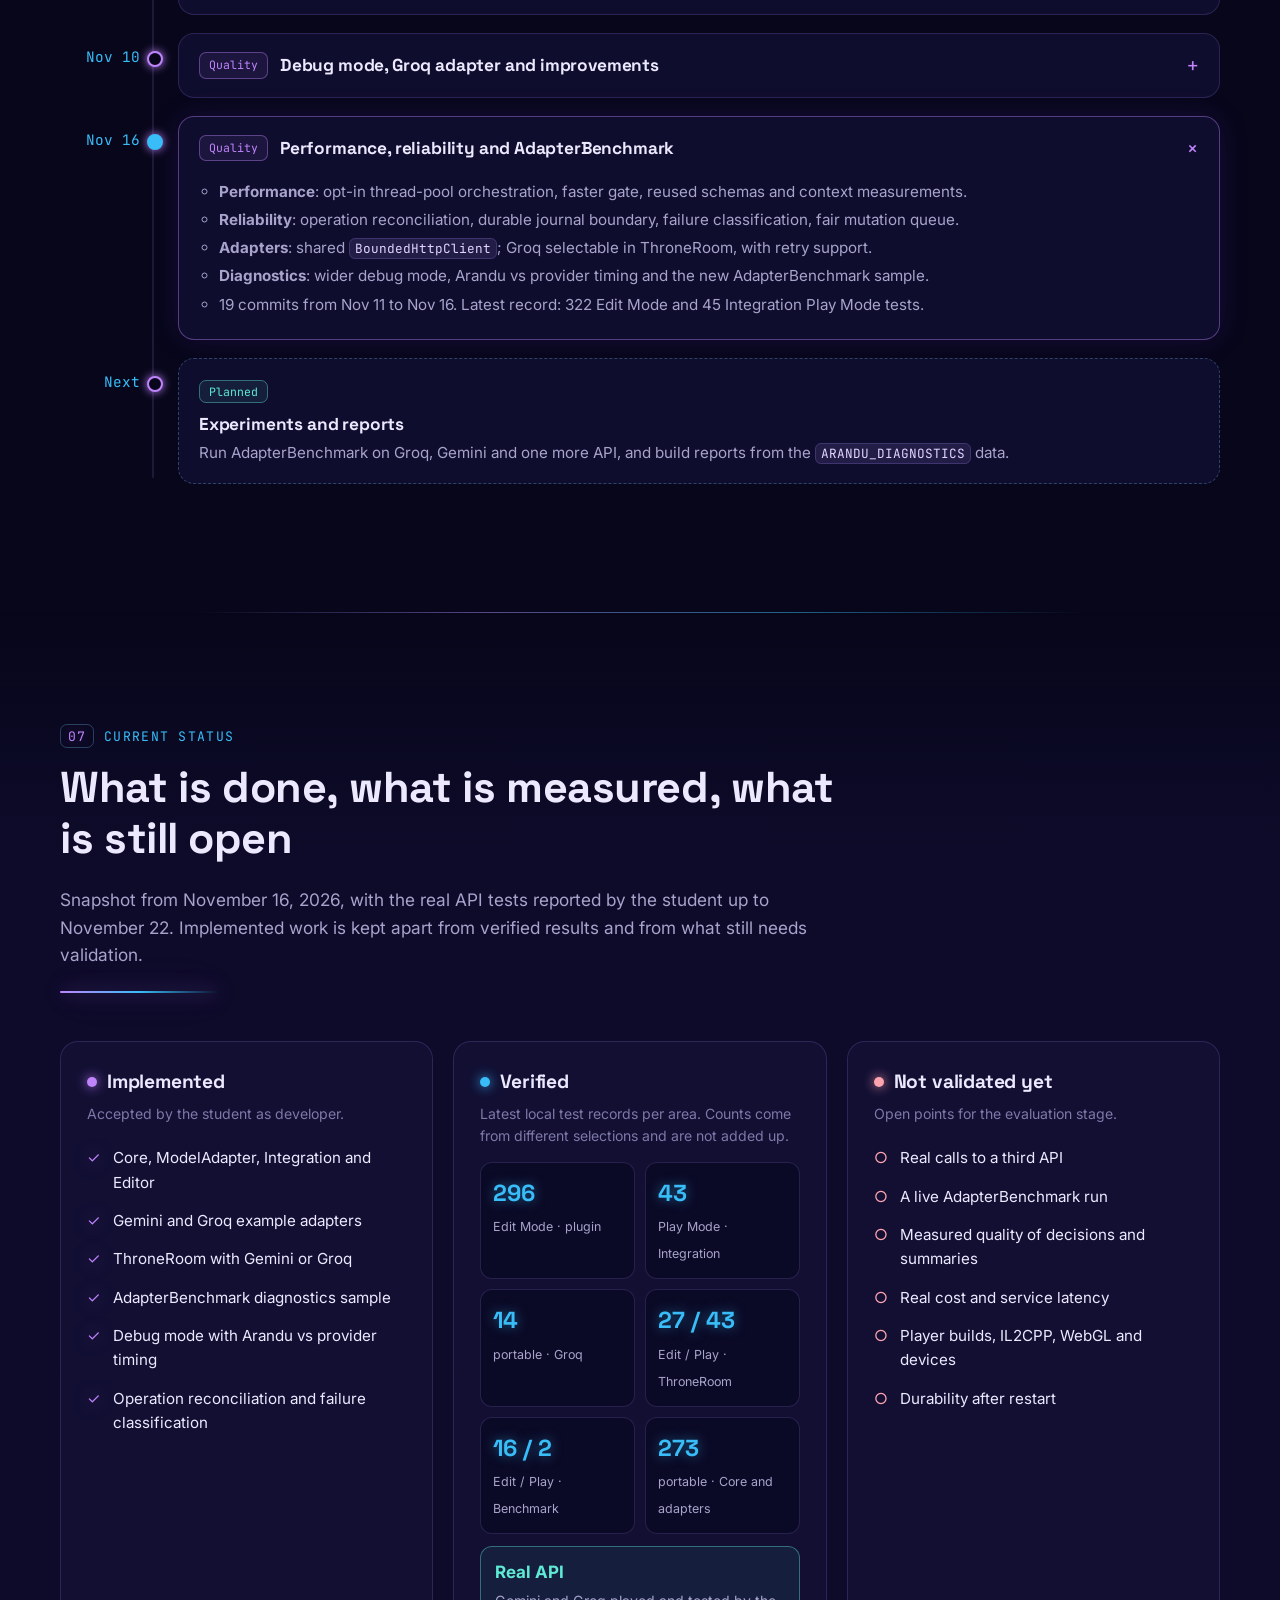
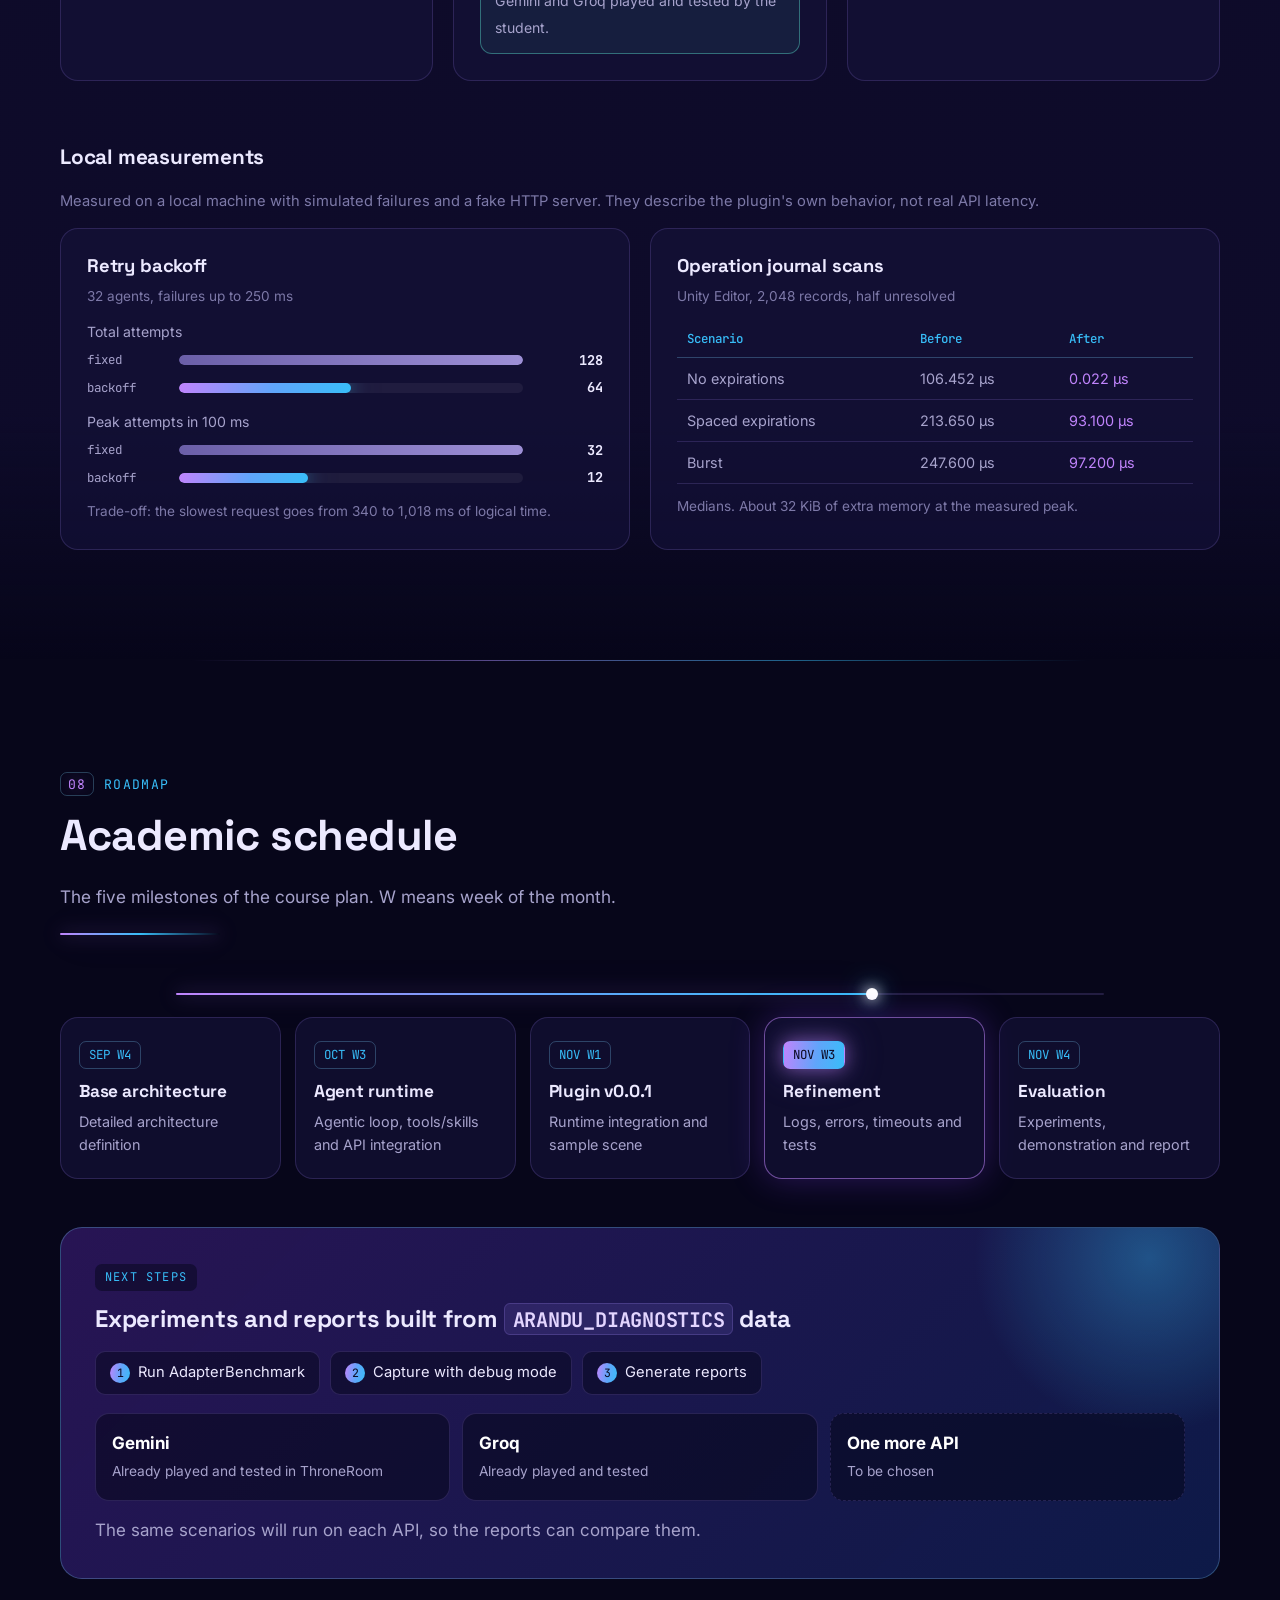
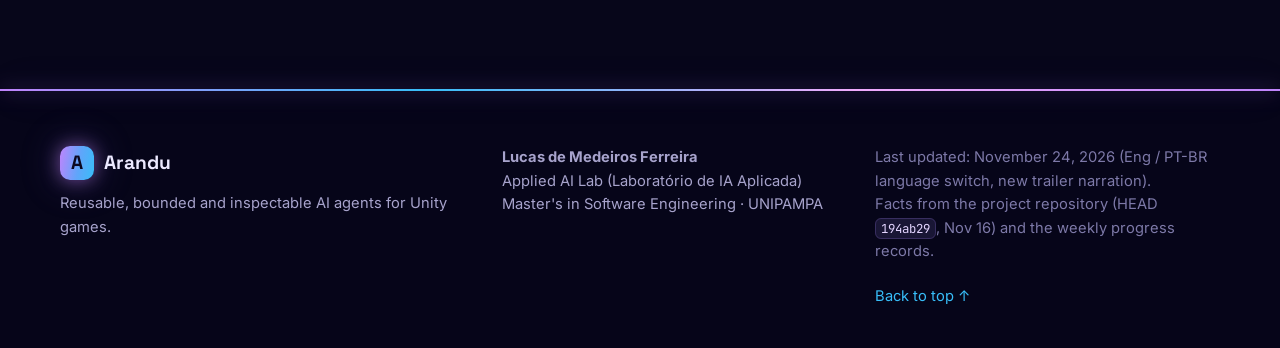
==== commit b33870c5: "Add Eng / PT-BR language switch and update Arandu site to V6 - Language switch at the top of every p" ====
--- a/index.html
+++ b/index.html
@@ -12,6 +12,9 @@
   <link rel="stylesheet" href="styles.css">
   <link rel="stylesheet" href="benchmark.css">
   <link rel="icon" href="data:image/svg+xml,%3Csvg xmlns='http://www.w3.org/2000/svg' viewBox='0 0 64 64'%3E%3Cdefs%3E%3ClinearGradient id='g' x1='0' y1='0' x2='1' y2='1'%3E%3Cstop offset='0' stop-color='%23c084fc'/%3E%3Cstop offset='1' stop-color='%2338bdf8'/%3E%3C/linearGradient%3E%3C/defs%3E%3Crect width='64' height='64' rx='14' fill='%230d0b26'/%3E%3Cpath d='M32 12 50 52H40l-8-19-8 19H14z' fill='url(%23g)'/%3E%3C/svg%3E">
+  <link rel="alternate" hreflang="en" data-lang="en" href="index.html">
+  <link rel="alternate" hreflang="pt-BR" data-lang="pt-br" href="index.pt-br.html">
+  <script src="lang.js"></script>
 </head>
 <body>
 
@@ -25,6 +28,10 @@
     <span class="brand-mark" aria-hidden="true">A</span>
     <span>Arandu</span>
   </a>
+  <div class="lang-switch" role="group" aria-label="Language / Idioma">
+    <a href="index.html" data-lang="en" lang="en" hreflang="en" class="active" aria-current="true">Eng</a>
+    <a href="index.pt-br.html" data-lang="pt-br" lang="pt-BR" hreflang="pt-BR">PT-BR</a>
+  </div>
   <button class="menu-toggle" aria-expanded="false" aria-controls="nav" aria-label="Open menu">
     <span></span><span></span><span></span>
   </button>
@@ -115,7 +122,7 @@
         Your browser cannot play this video. <a href="assets/arandu-trailer-en.mp4">Download the trailer (MP4)</a>.
       </video>
     </div>
-    <p class="caption reveal">English narration with subtitles. Video made with Remotion; narration generated locally with Chatterbox TTS.</p>
+    <p class="caption reveal">English narration with subtitles. Video made with Remotion; narration generated locally with Qwen3-TTS. Switch to PT-BR at the top of the page for the Brazilian Portuguese version.</p>
   </div>
 </section>
 
@@ -676,7 +683,7 @@
       <p><b>Lucas de Medeiros Ferreira</b><br>Applied AI Lab (Laboratório de IA Aplicada)<br>Master's in Software Engineering · UNIPAMPA</p>
     </div>
     <div>
-      <p class="faint">Last updated: November 23, 2026 (Benchmark report added).<br>Facts from the project repository (HEAD <code>194ab29</code>, Nov 16) and the weekly progress records.</p>
+      <p class="faint">Last updated: November 24, 2026 (Eng / PT-BR language switch, new trailer narration).<br>Facts from the project repository (HEAD <code>194ab29</code>, Nov 16) and the weekly progress records.</p>
       <a class="totop" href="#top">Back to top ↑</a>
     </div>
   </div>
--- a/styles.css
+++ b/styles.css
@@ -769,3 +769,32 @@
   border-radius: 20px; background: var(--bg-2);
 }
 .trailer-section .caption { margin-top: 20px; }
+
+/* ---------- V6 · language switch (Eng / PT-BR) ---------- */
+/* Markup order is brand, switch, menu button, nav; flex order shows brand, nav, switch, menu button. */
+.nav { margin-left: auto; order: 2; }
+.menu-toggle { order: 4; }
+.lang-switch {
+  order: 3;
+  display: inline-flex; align-items: center; gap: 2px; margin-left: 14px; padding: 3px;
+  border: 1px solid var(--line-2); border-radius: 999px; background: rgba(13, 11, 38, .7);
+  font-family: var(--mono, "JetBrains Mono", monospace); font-size: .78rem; font-weight: 500; flex-shrink: 0;
+}
+.lang-switch a {
+  padding: 5px 11px; border-radius: 999px; color: var(--muted); text-decoration: none; letter-spacing: .02em;
+  transition: color .25s, background .25s, box-shadow .25s;
+}
+.lang-switch a:hover { color: #fff; }
+.lang-switch a.active { color: #0b0820; background: var(--grad); box-shadow: var(--glow-l); font-weight: 600; }
+.lang-switch a:focus-visible { outline: 2px solid var(--blue); outline-offset: 2px; }
+@media (max-width: 1360px) {
+  .nav a { padding: 8px 9px; font-size: .88rem; }
+}
+@media (max-width: 1220px) {
+  .menu-toggle { display: block; }
+  .nav { position: absolute; top: 100%; left: 0; right: 0; flex-direction: column; padding: 10px 16px 18px; background: rgba(7, 6, 26, .96); border-bottom: 1px solid var(--line); transform: translateY(-8px); opacity: 0; pointer-events: none; transition: all .3s var(--ease); }
+  .nav.open { transform: none; opacity: 1; pointer-events: auto; }
+  .nav a { padding: 12px; font-size: .92rem; }
+  .lang-switch { margin-left: auto; margin-right: 10px; }
+  .nav a.nav-tab { align-self: flex-start; }
+}
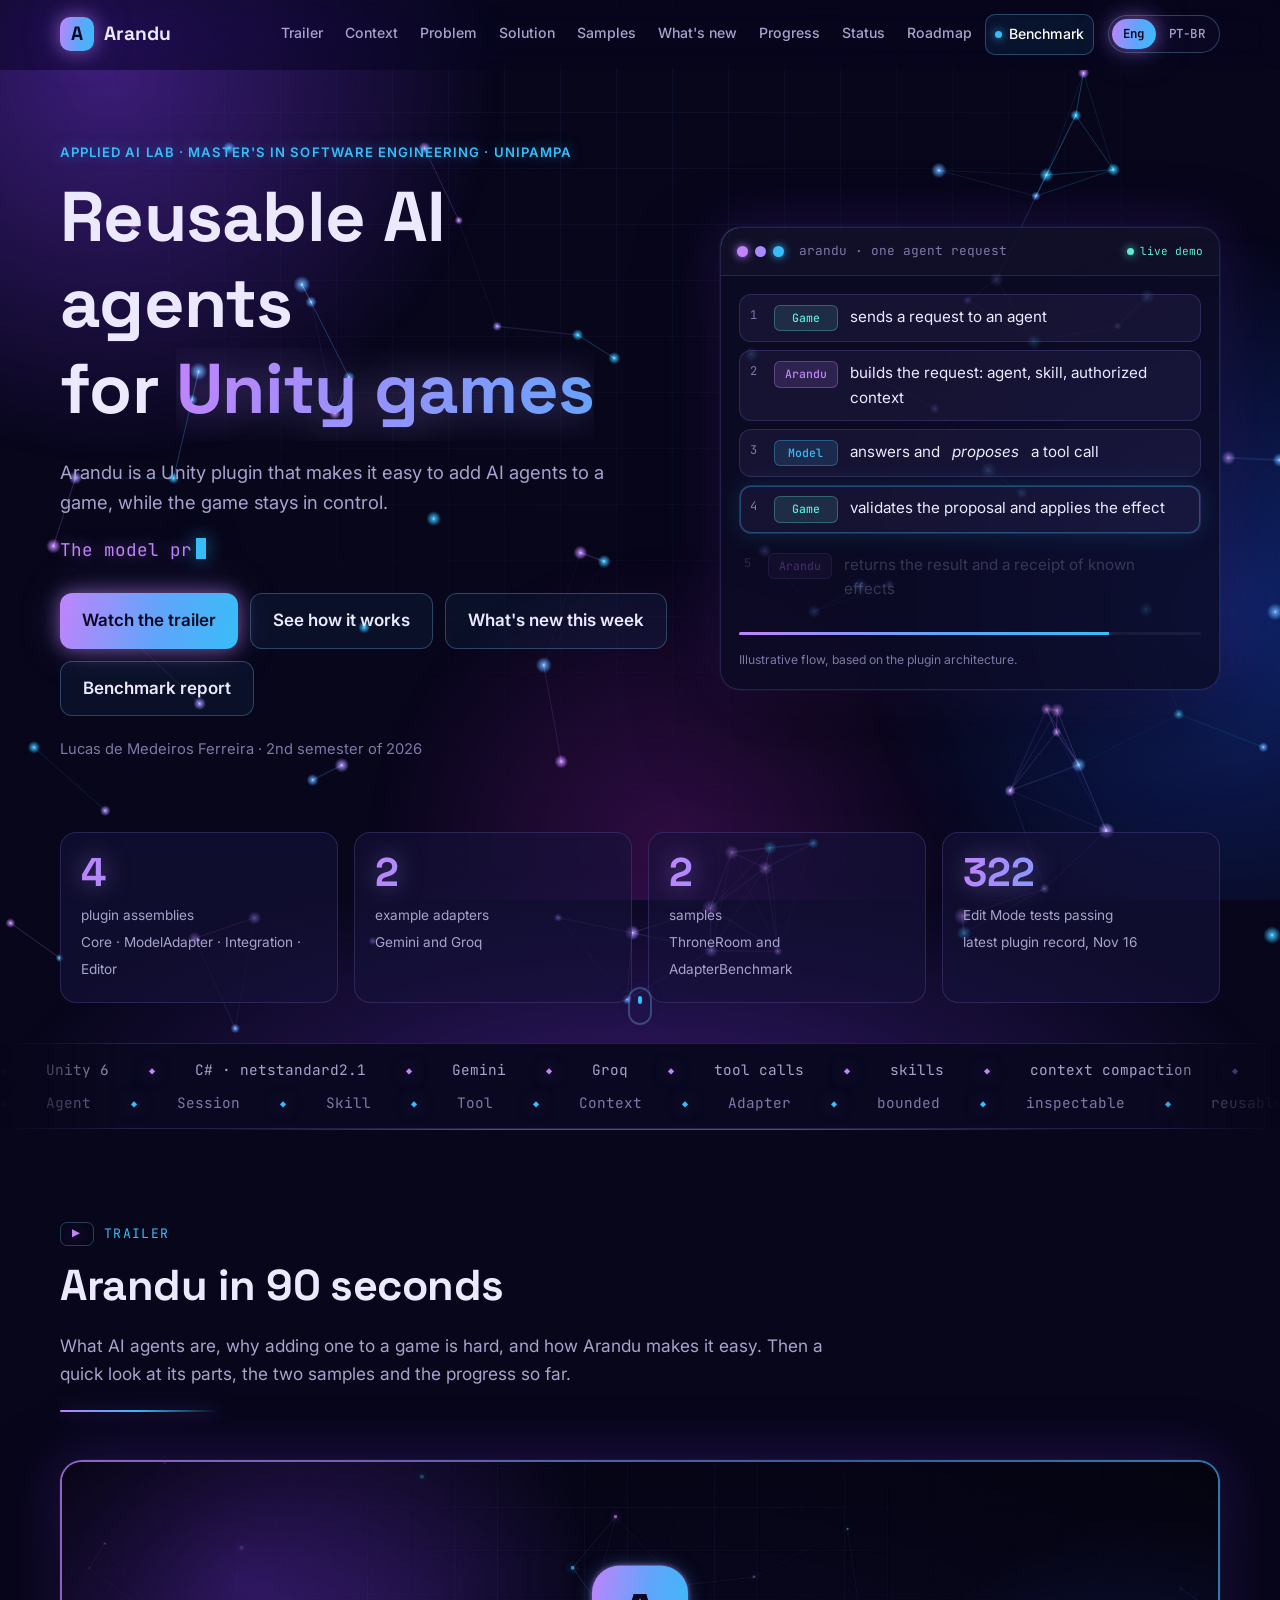
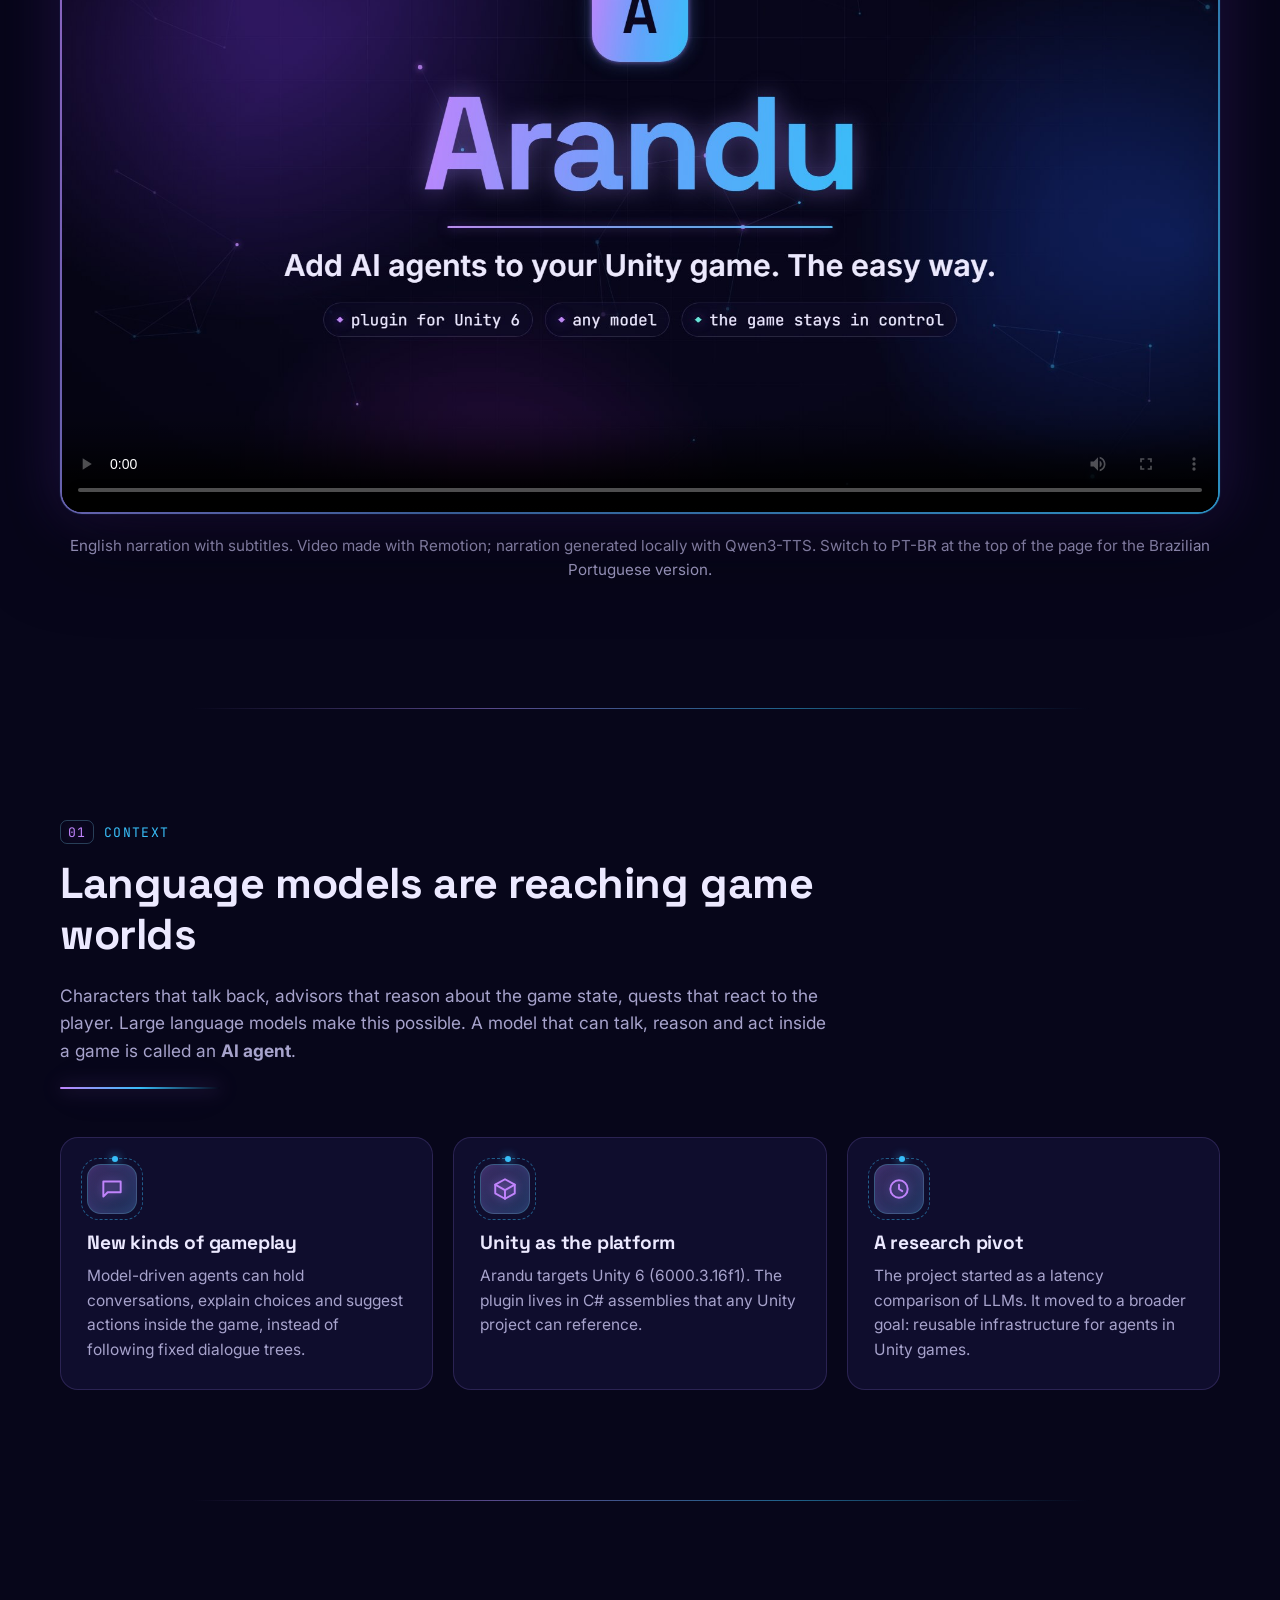
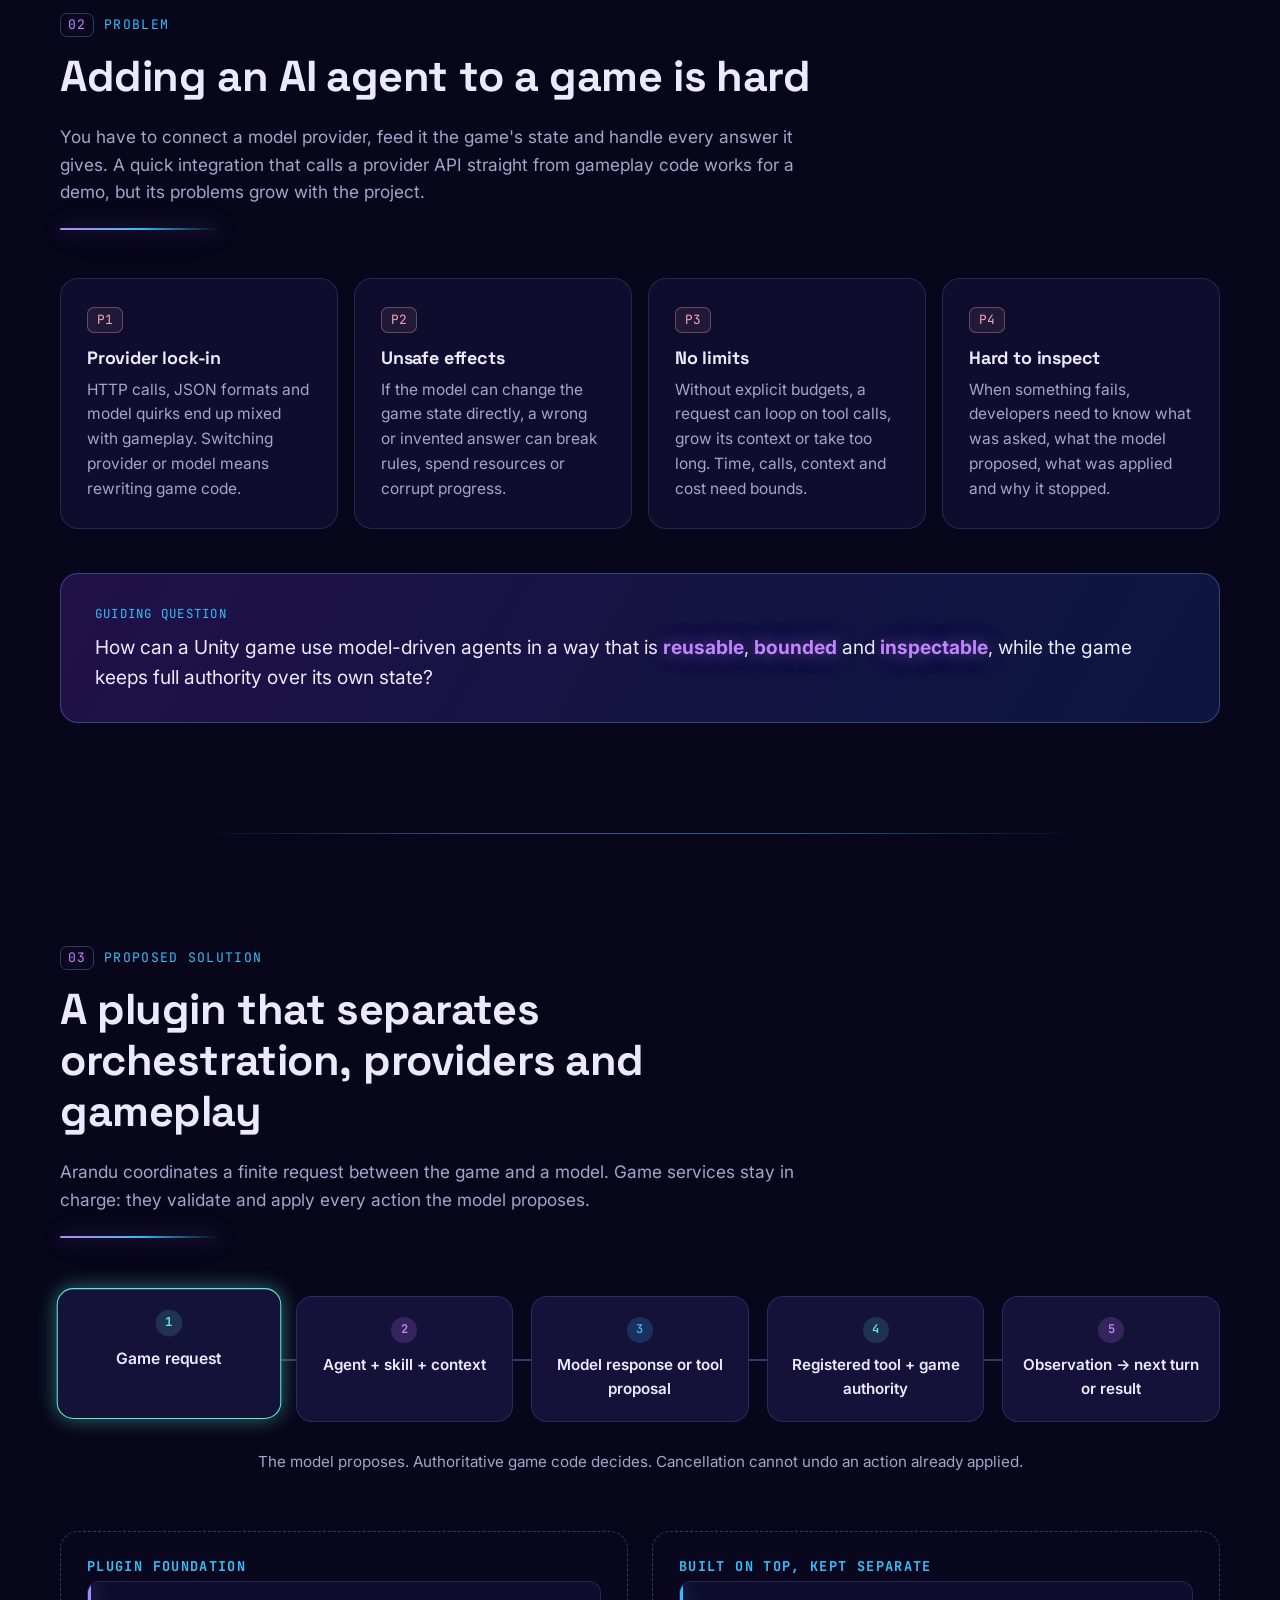
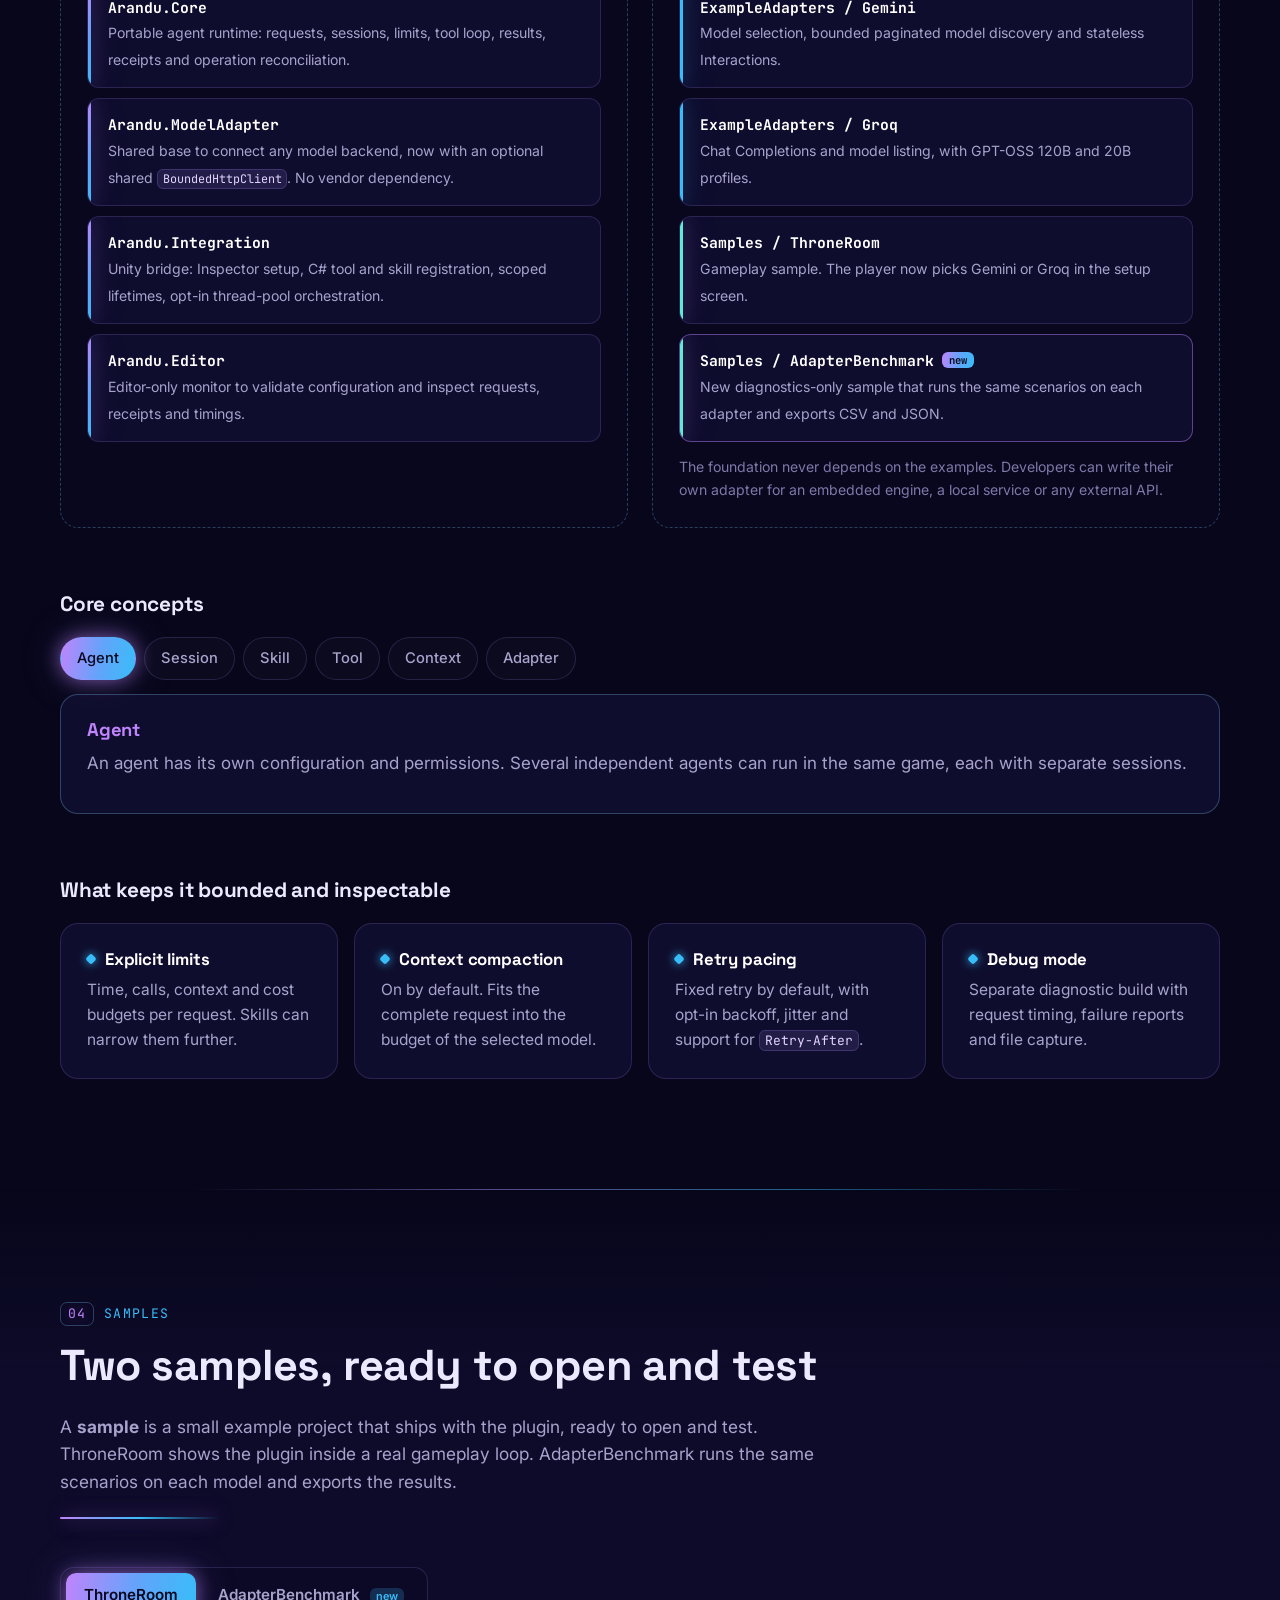
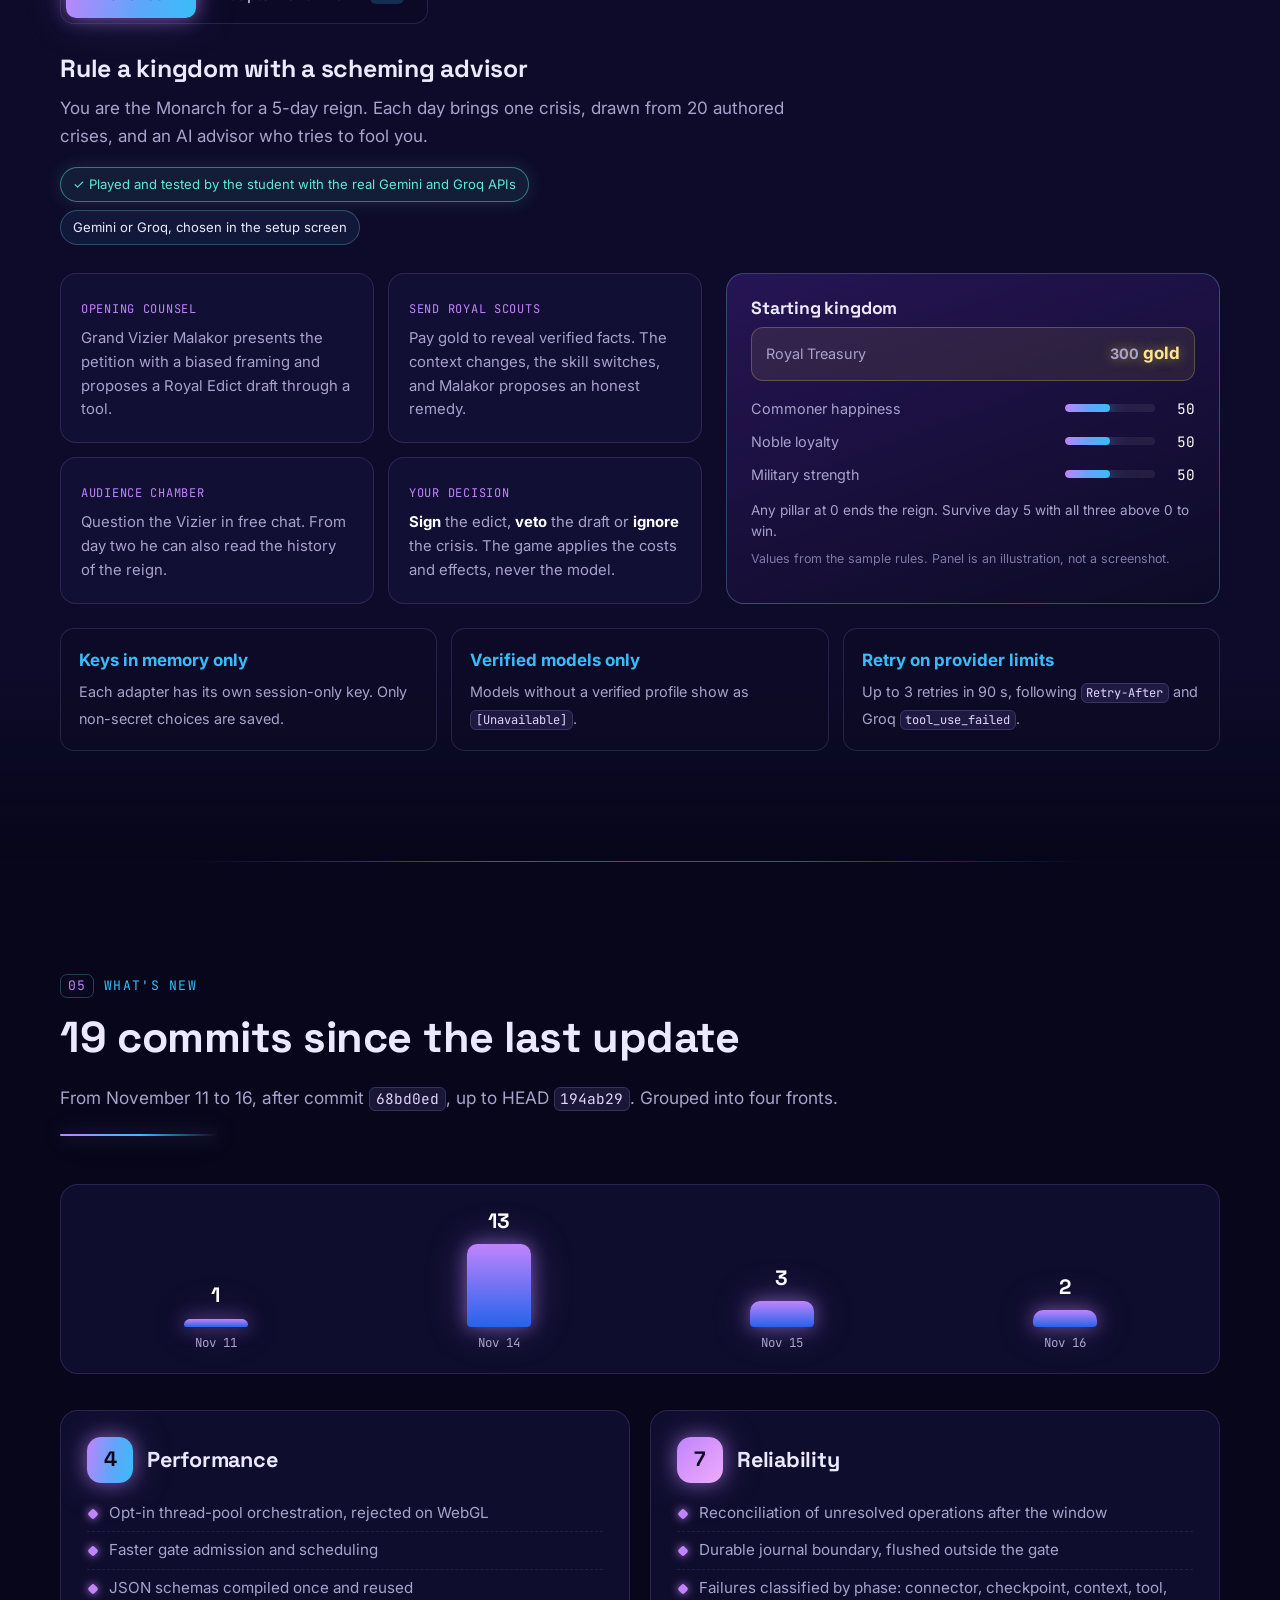
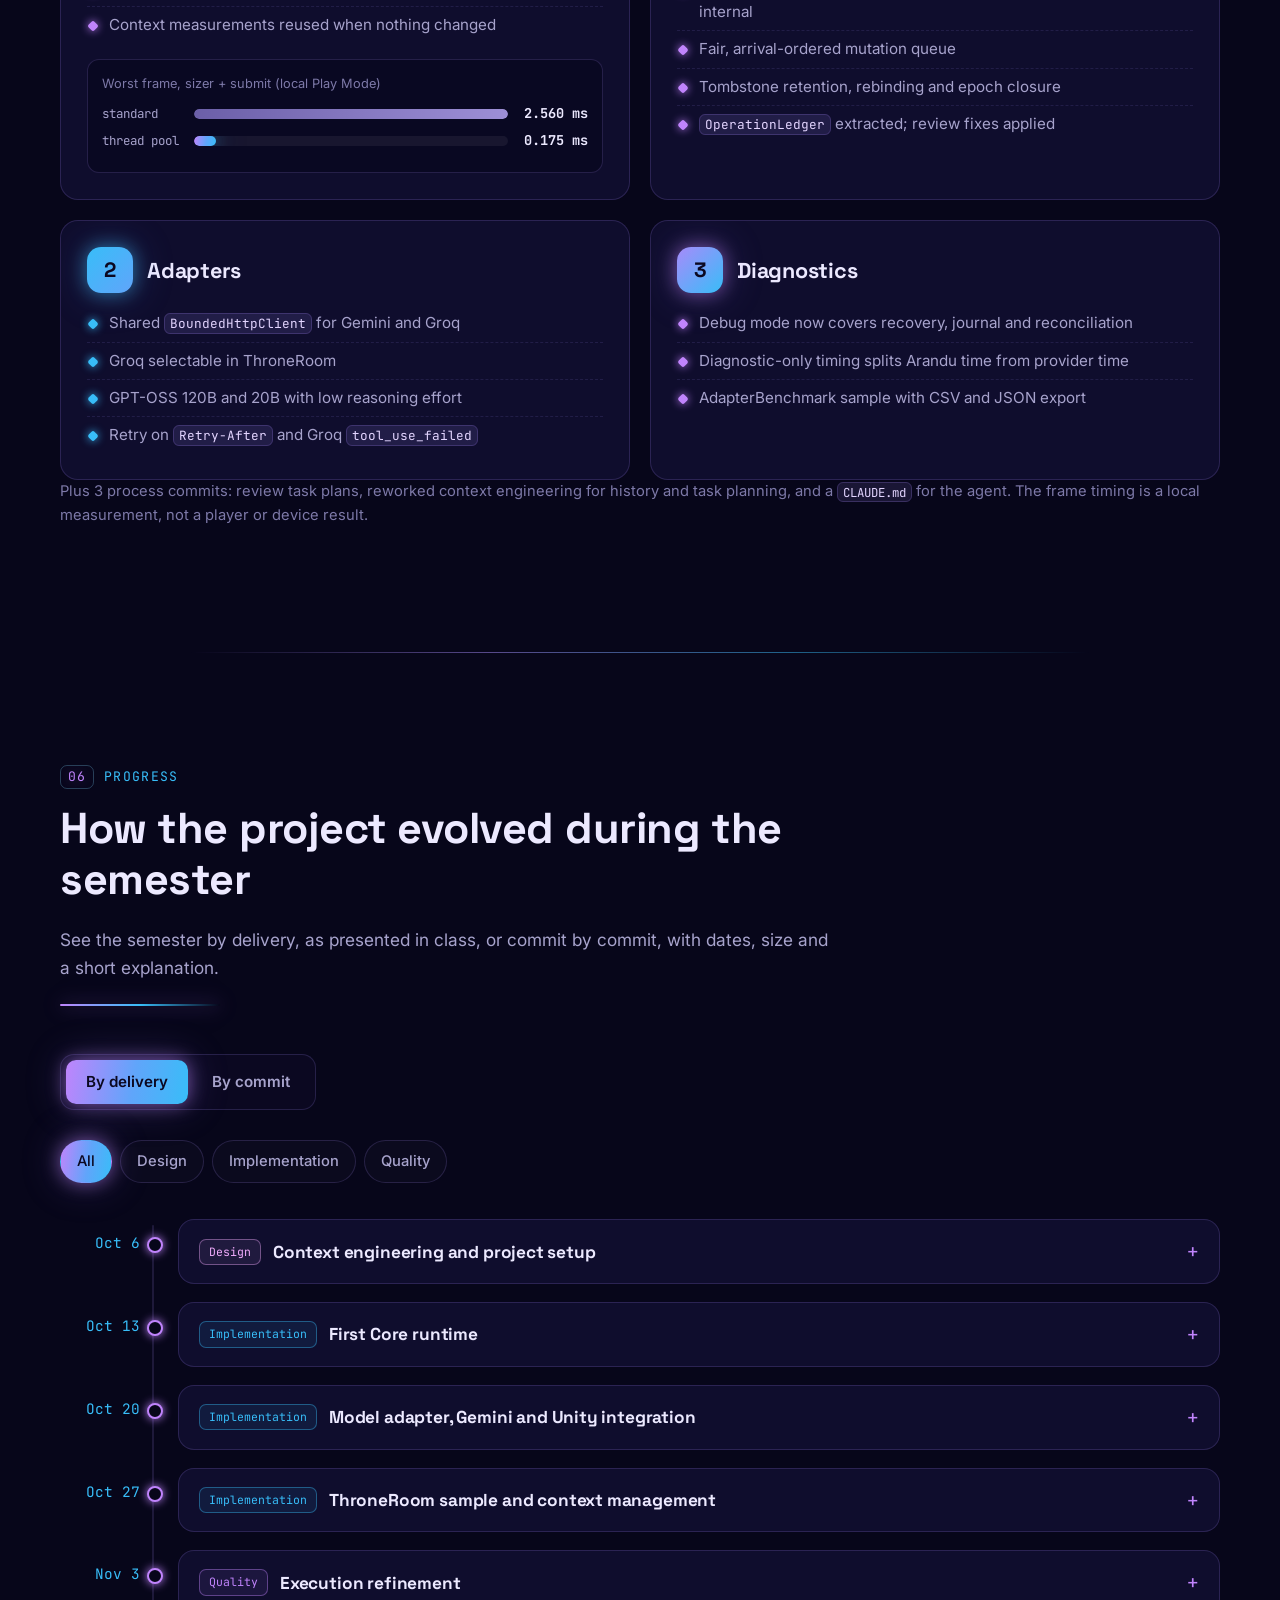
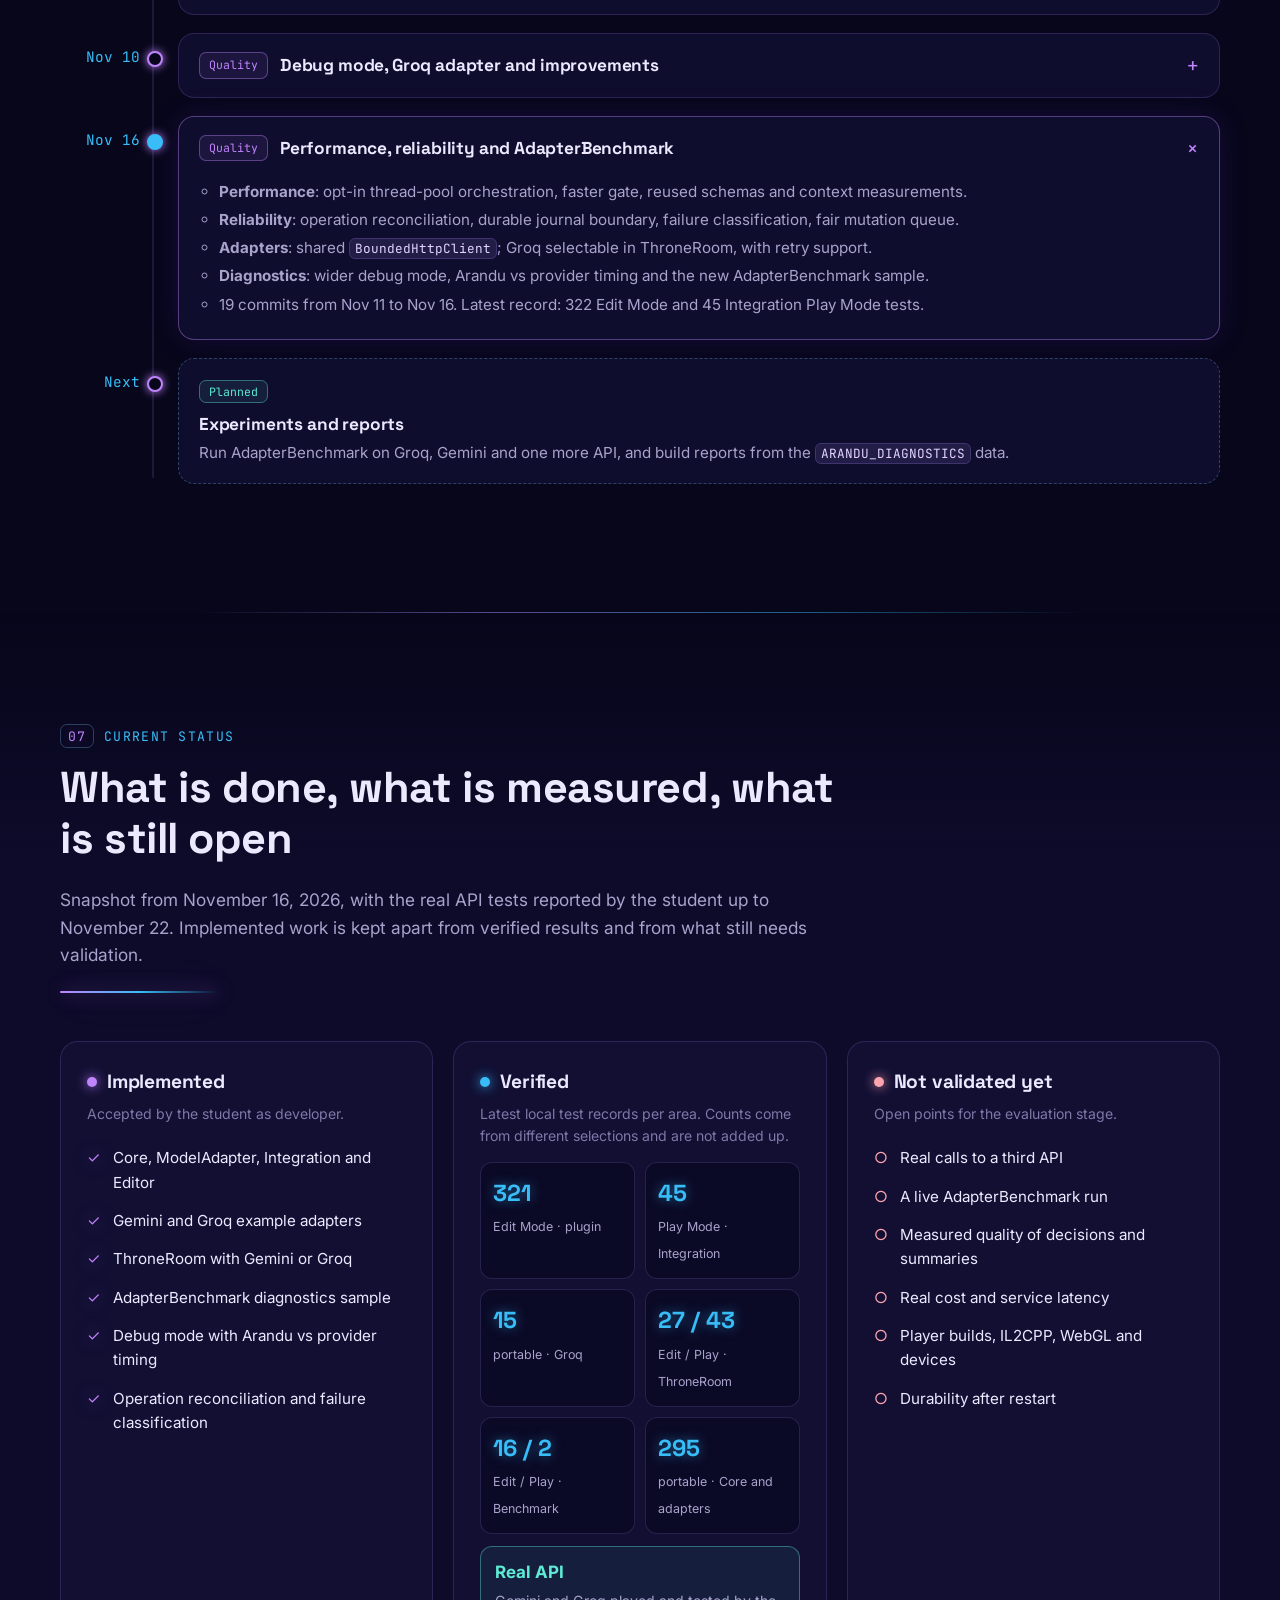
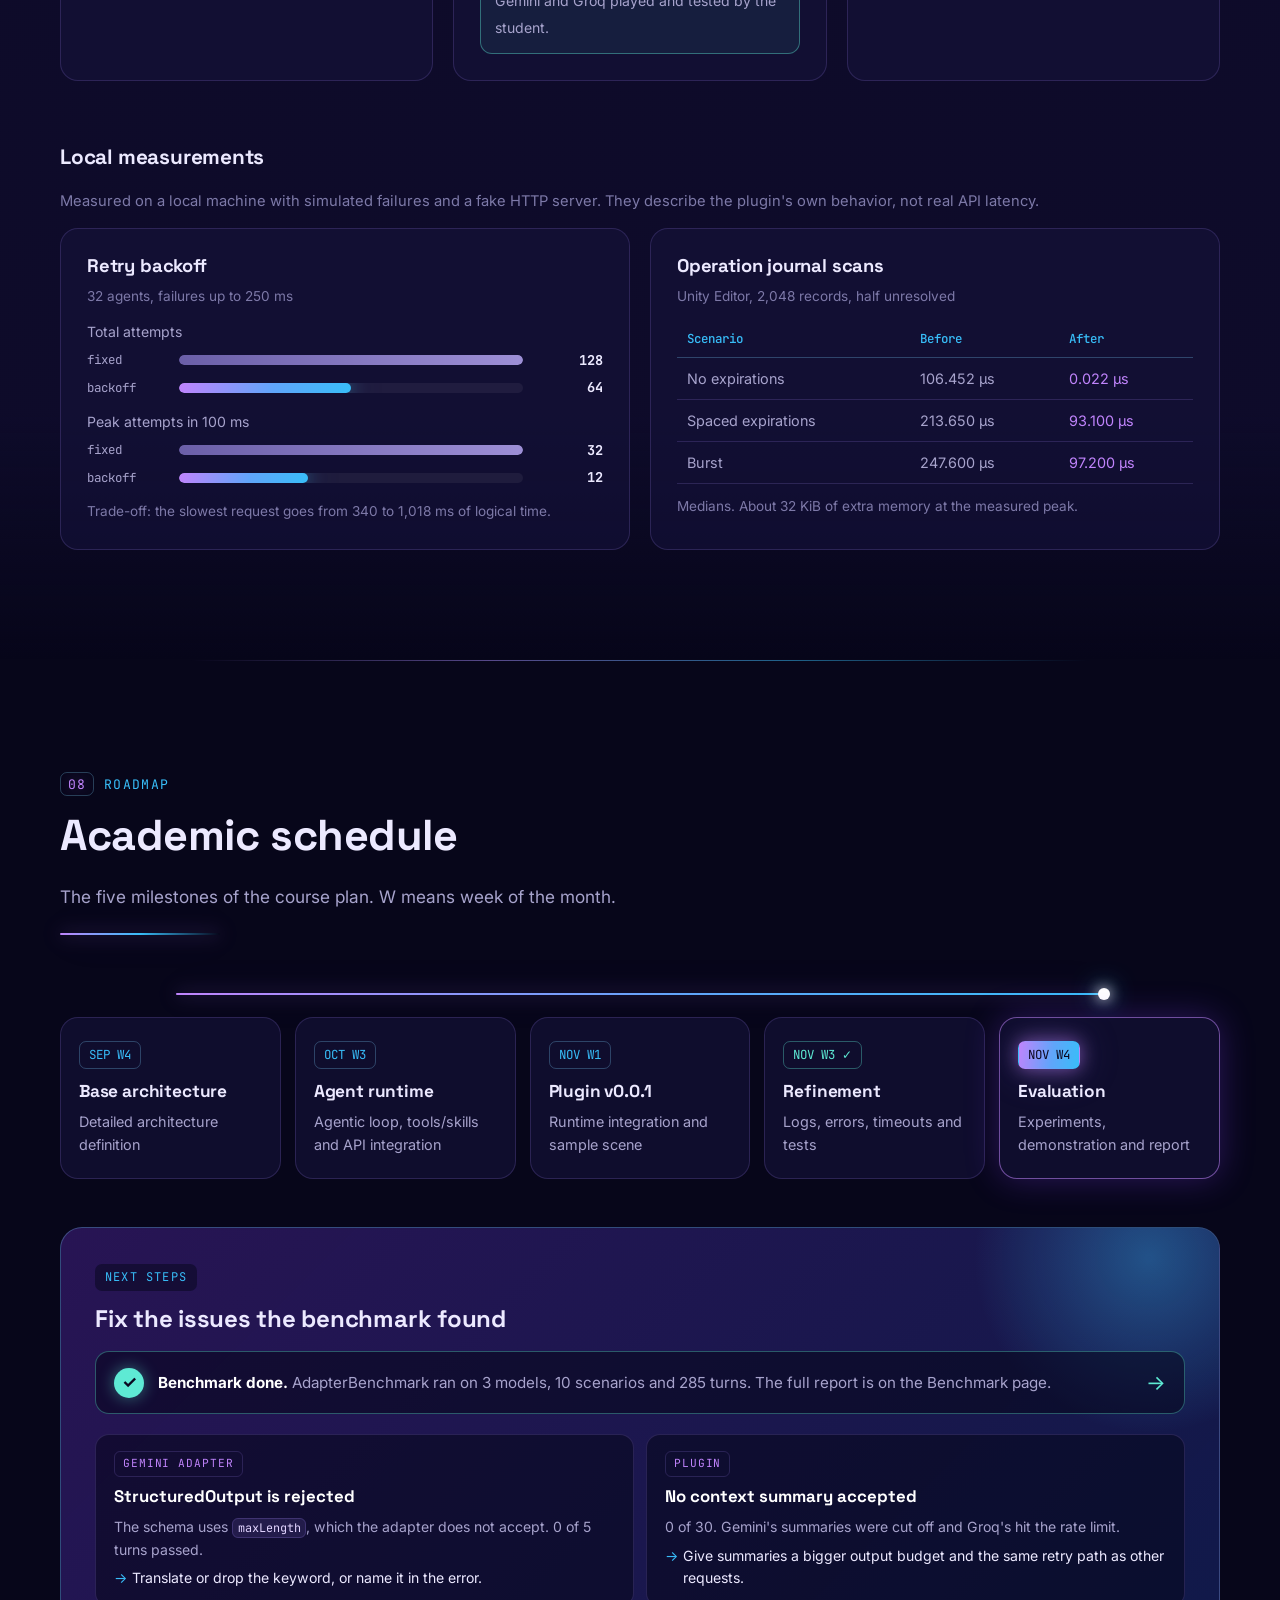
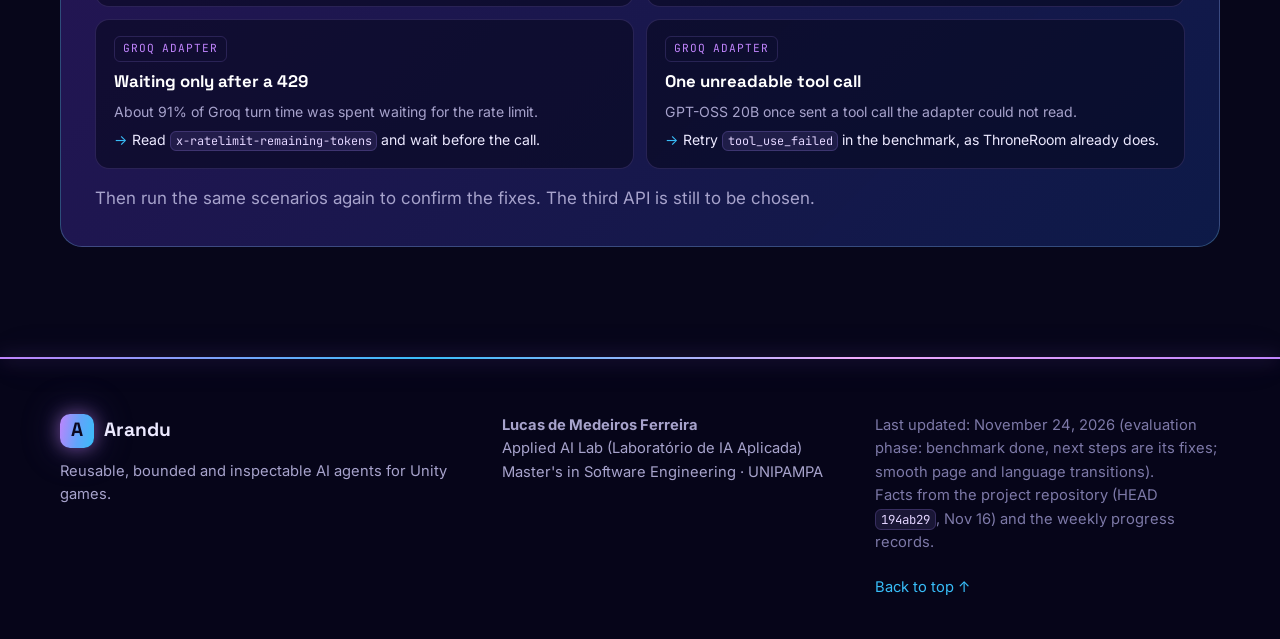
==== commit 6de0315e: "Add smooth page and language transitions and update Arandu site to V7 - Page transitions: content fa" ====
--- a/index.html
+++ b/index.html
@@ -651,22 +651,25 @@
       <div class="ms spot reveal"><span class="ms-when">SEP W4</span><h3>Base architecture</h3><p>Detailed architecture definition</p></div>
       <div class="ms spot reveal"><span class="ms-when">OCT W3</span><h3>Agent runtime</h3><p>Agentic loop, tools/skills and API integration</p></div>
       <div class="ms spot reveal"><span class="ms-when">NOV W1</span><h3>Plugin v0.0.1</h3><p>Runtime integration and sample scene</p></div>
-      <div class="ms spot reveal ms-now"><span class="ms-when">NOV W3</span><h3>Refinement</h3><p>Logs, errors, timeouts and tests</p></div>
-      <div class="ms spot reveal"><span class="ms-when">NOV W4</span><h3>Evaluation</h3><p>Experiments, demonstration and report</p></div>
+      <div class="ms spot reveal ms-done"><span class="ms-when">NOV W3</span><h3>Refinement</h3><p>Logs, errors, timeouts and tests</p></div>
+      <div class="ms spot reveal ms-now"><span class="ms-when">NOV W4</span><h3>Evaluation</h3><p>Experiments, demonstration and report</p></div>
     </div>
 
     <div class="next reveal">
       <div class="next-badge">Next steps</div>
-      <h3>Experiments and reports built from <code>ARANDU_DIAGNOSTICS</code> data</h3>
-      <div class="next-steps">
-        <span>Run AdapterBenchmark</span><span>Capture with debug mode</span><span>Generate reports</span>
-      </div>
-      <div class="apis">
-        <div class="api"><b>Gemini</b><span>Already played and tested in ThroneRoom</span></div>
-        <div class="api"><b>Groq</b><span>Already played and tested</span></div>
-        <div class="api api-tbd"><b>One more API</b><span>To be chosen</span></div>
-      </div>
-      <p>The same scenarios will run on each API, so the reports can compare them.</p>
+      <h3>Fix the issues the benchmark found</h3>
+      <a class="next-done" href="benchmark.html">
+        <i aria-hidden="true">✓</i>
+        <span><b>Benchmark done.</b> AdapterBenchmark ran on 3 models, 10 scenarios and 285 turns. The full report is on the Benchmark page.</span>
+        <em aria-hidden="true">→</em>
+      </a>
+      <div class="fixes">
+        <a class="fix" href="benchmark.html#reliability"><span class="fix-tag">Gemini adapter</span><b>StructuredOutput is rejected</b><span>The schema uses <code>maxLength</code>, which the adapter does not accept. 0 of 5 turns passed.</span><em>Translate or drop the keyword, or name it in the error.</em></a>
+        <a class="fix" href="benchmark.html#features"><span class="fix-tag">Plugin</span><b>No context summary accepted</b><span>0 of 30. Gemini's summaries were cut off and Groq's hit the rate limit.</span><em>Give summaries a bigger output budget and the same retry path as other requests.</em></a>
+        <a class="fix" href="benchmark.html#limits"><span class="fix-tag">Groq adapter</span><b>Waiting only after a 429</b><span>About 91% of Groq turn time was spent waiting for the rate limit.</span><em>Read <code>x-ratelimit-remaining-tokens</code> and wait before the call.</em></a>
+        <a class="fix" href="benchmark.html#reliability"><span class="fix-tag">Groq adapter</span><b>One unreadable tool call</b><span>GPT-OSS 20B once sent a tool call the adapter could not read.</span><em>Retry <code>tool_use_failed</code> in the benchmark, as ThroneRoom already does.</em></a>
+      </div>
+      <p>Then run the same scenarios again to confirm the fixes. The third API is still to be chosen.</p>
     </div>
   </div>
 </section>
@@ -683,7 +686,7 @@
       <p><b>Lucas de Medeiros Ferreira</b><br>Applied AI Lab (Laboratório de IA Aplicada)<br>Master's in Software Engineering · UNIPAMPA</p>
     </div>
     <div>
-      <p class="faint">Last updated: November 24, 2026 (Eng / PT-BR language switch, new trailer narration).<br>Facts from the project repository (HEAD <code>194ab29</code>, Nov 16) and the weekly progress records.</p>
+      <p class="faint">Last updated: November 24, 2026 (evaluation phase: benchmark done, next steps are its fixes; smooth page and language transitions).<br>Facts from the project repository (HEAD <code>194ab29</code>, Nov 16) and the weekly progress records.</p>
       <a class="totop" href="#top">Back to top ↑</a>
     </div>
   </div>
--- a/styles.css
+++ b/styles.css
@@ -643,7 +643,7 @@
 .ms-beam { position: absolute; left: 10%; right: 10%; top: 10px; height: 2px; border-radius: 2px; background: rgba(167, 139, 250, .18); }
 .ms-beam i { position: absolute; left: 0; top: 0; height: 100%; width: 0; border-radius: 2px; background: var(--grad); box-shadow: var(--glow-l); transition: width 2.2s var(--ease) .4s; }
 .ms-beam i::after { content: ""; position: absolute; right: -6px; top: -5px; width: 12px; height: 12px; border-radius: 50%; background: #fff; box-shadow: 0 0 14px #fff, 0 0 26px var(--blue); animation: ping 1.8s infinite; }
-.ms-beam.visible i { width: 75%; }
+.ms-beam.visible i { width: 100%; }
 .js .ms-beam.reveal { transform: none; }
 .next-steps span { transition: transform .35s var(--ease), border-color .3s; }
 .next-steps span:hover { transform: translateY(-3px); border-color: var(--line-2); }
@@ -798,3 +798,94 @@
   .lang-switch { margin-left: auto; margin-right: 10px; }
   .nav a.nav-tab { align-self: flex-start; }
 }
+
+/* ============ V7 · Page transitions ============
+   lang.js sets html[data-enter] before the first paint ("page", "lang-next", "lang-prev" or "none")
+   and adds html.is-leaving + html[data-leave] before going to another page.
+   A dark curtain sits under the top bar, so the header (and the language switch) stays in place
+   while the content fades out and the next page fades in. */
+html::after {
+  content: ""; position: fixed; inset: 0; z-index: 49; pointer-events: none;
+  background: radial-gradient(ellipse 70% 55% at 50% 35%, rgba(124, 58, 237, .14), transparent 70%), var(--bg);
+  opacity: 0; visibility: hidden;
+}
+html[data-enter="page"]::after,
+html[data-enter^="lang"]::after { animation: curtainOut .62s cubic-bezier(.4, 0, .2, 1) both; }
+html.is-leaving::after { animation: curtainIn .42s cubic-bezier(.4, 0, .2, 1) both; }
+@keyframes curtainOut { from { opacity: 1; visibility: visible; } to { opacity: 0; visibility: hidden; } }
+@keyframes curtainIn { from { opacity: 0; visibility: visible; } to { opacity: 1; visibility: visible; } }
+
+/* Content entering */
+html[data-enter="page"] main,
+html[data-enter="page"] .footer { animation: pageIn .75s var(--ease) backwards; }
+html[data-enter="lang-next"] main,
+html[data-enter="lang-next"] .footer { animation: langInNext .75s var(--ease) backwards; }
+html[data-enter="lang-prev"] main,
+html[data-enter="lang-prev"] .footer { animation: langInPrev .75s var(--ease) backwards; }
+html[data-enter^="lang"] .nav a { animation: labelIn .6s ease backwards .1s; }
+@keyframes pageIn { from { transform: translateY(18px); } }
+@keyframes langInNext { from { transform: translateX(36px); filter: blur(5px); } }
+@keyframes langInPrev { from { transform: translateX(-36px); filter: blur(5px); } }
+@keyframes labelIn { from { opacity: 0; filter: blur(3px); } }
+
+/* Content leaving */
+html.is-leaving main, html.is-leaving .footer {
+  transition: transform .42s cubic-bezier(.4, 0, .2, 1), filter .42s ease;
+  transform: translateY(-12px);
+}
+html.is-leaving[data-leave="lang-next"] main, html.is-leaving[data-leave="lang-next"] .footer { transform: translateX(-36px); filter: blur(5px); }
+html.is-leaving[data-leave="lang-prev"] main, html.is-leaving[data-leave="lang-prev"] .footer { transform: translateX(36px); filter: blur(5px); }
+html.is-leaving[data-leave^="lang"] .nav a { transition: opacity .3s ease, filter .3s ease; opacity: 0; filter: blur(3px); }
+html.is-leaving { pointer-events: none; }
+
+/* Language switch: a thumb slides behind the active language (added by lang.js; without JS the active link keeps its own background) */
+.lang-switch { position: relative; }
+.lang-thumb {
+  position: absolute; left: 0; top: 3px; bottom: 3px; width: 0; border-radius: 999px; z-index: 0;
+  background: var(--grad); box-shadow: var(--glow-l);
+  transition: transform .45s cubic-bezier(.65, 0, .25, 1), width .45s cubic-bezier(.65, 0, .25, 1);
+}
+.lang-switch.has-thumb a { position: relative; z-index: 1; transition: color .35s ease .08s; }
+.lang-switch.has-thumb a.active { background: transparent; box-shadow: none; }
+
+/* Roadmap label in Portuguese */
+html[lang^="pt"] .ms-now::after { content: "esta semana"; }
+
+/* Reduced motion: keep the fade, drop the slide and the blur. */
+@media (prefers-reduced-motion: reduce) {
+  html[data-enter] main, html[data-enter] .footer { animation: none !important; }
+  html.is-leaving main, html.is-leaving .footer { transform: none !important; filter: none !important; }
+  html[data-enter^="lang"] .nav a, html.is-leaving[data-leave^="lang"] .nav a { filter: none !important; }
+}
+
+/* ============ V7 · Roadmap: evaluation phase ============ */
+.ms-done .ms-when { color: var(--ok); border-color: rgba(94, 234, 212, .35); }
+.ms-done .ms-when::after { content: " ✓"; }
+.next-done {
+  display: flex; align-items: center; gap: 14px; margin: 18px 0 20px; padding: 14px 18px; border-radius: 14px;
+  background: rgba(7, 6, 26, .55); border: 1px solid rgba(94, 234, 212, .35); text-decoration: none; color: var(--ink);
+  transition: transform .4s var(--ease), border-color .3s, box-shadow .4s;
+}
+.next-done i { flex: none; display: grid; place-items: center; width: 30px; height: 30px; border-radius: 50%; font-style: normal; font-weight: 700; color: #0b0820; background: var(--ok); box-shadow: 0 0 16px rgba(94, 234, 212, .45); }
+.next-done span { font-size: .95rem; color: var(--muted); }
+.next-done span b { color: #fff; }
+.next-done em { margin-left: auto; font-style: normal; font-size: 1.3rem; color: var(--ok); transition: transform .35s var(--ease); }
+.next-done:hover { transform: translateY(-3px); border-color: var(--ok); box-shadow: 0 0 26px rgba(94, 234, 212, .2); }
+.next-done:hover em { transform: translateX(5px); }
+.fixes { display: grid; grid-template-columns: repeat(2, 1fr); gap: 12px; margin-bottom: 16px; }
+.fix {
+  display: flex; flex-direction: column; gap: 6px; padding: 16px 18px; border-radius: 14px; text-decoration: none; color: var(--ink);
+  background: rgba(7, 6, 26, .55); border: 1px solid var(--line);
+  transition: transform .4s var(--ease), border-color .3s, box-shadow .4s;
+}
+.fix:hover { transform: translateY(-4px); border-color: var(--blue); box-shadow: var(--glow-b); }
+.fix-tag { align-self: flex-start; font-family: var(--mono); font-size: .7rem; text-transform: uppercase; letter-spacing: .08em; padding: 3px 8px; border-radius: 6px; color: var(--lilac); border: 1px solid var(--line); }
+.fix b { color: #fff; font-family: var(--display); font-size: 1.05rem; }
+.fix span:not(.fix-tag) { font-size: .88rem; color: var(--muted); }
+.fix em { font-style: normal; font-size: .88rem; color: var(--ink); padding-left: 18px; position: relative; }
+.fix em::before { content: "→"; position: absolute; left: 0; color: var(--blue); }
+@media (max-width: 760px) {
+  .fixes { grid-template-columns: 1fr; }
+  .next-done { align-items: flex-start; }
+  .next-done em { display: none; }
+}
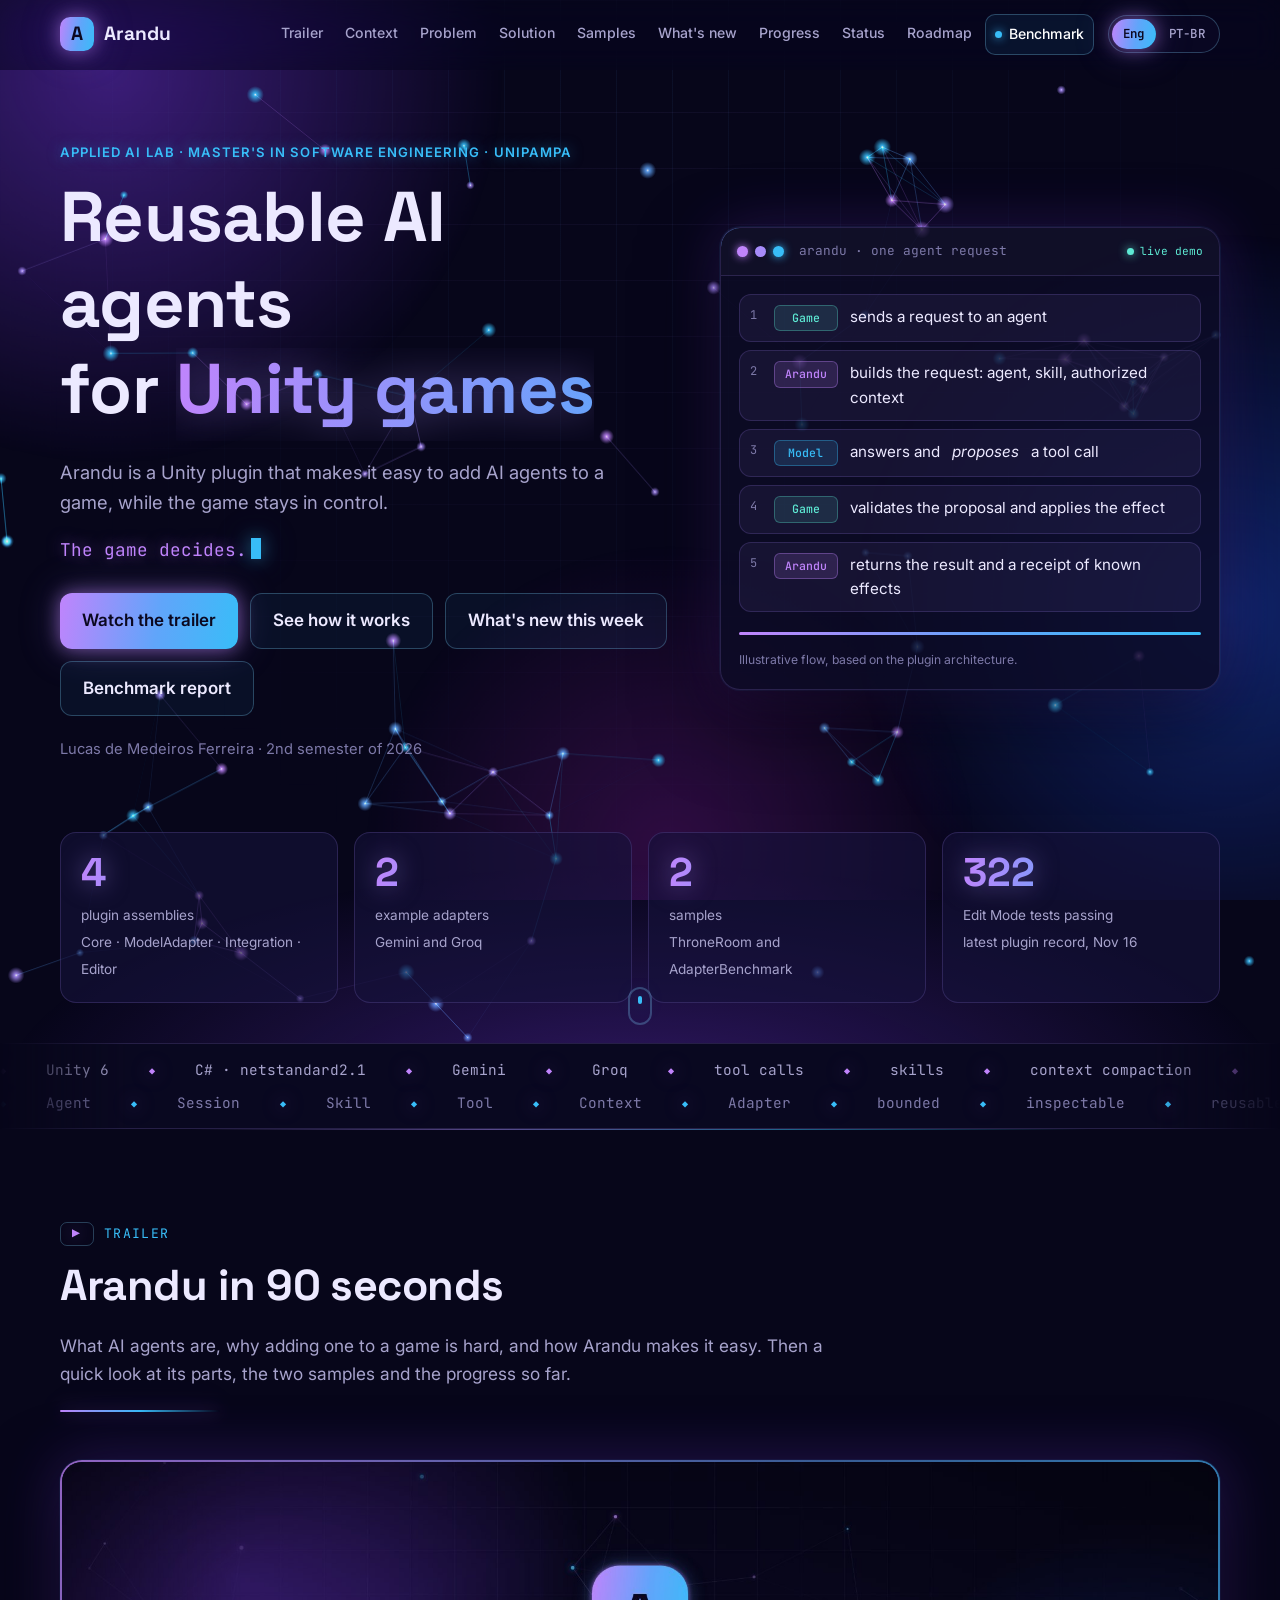
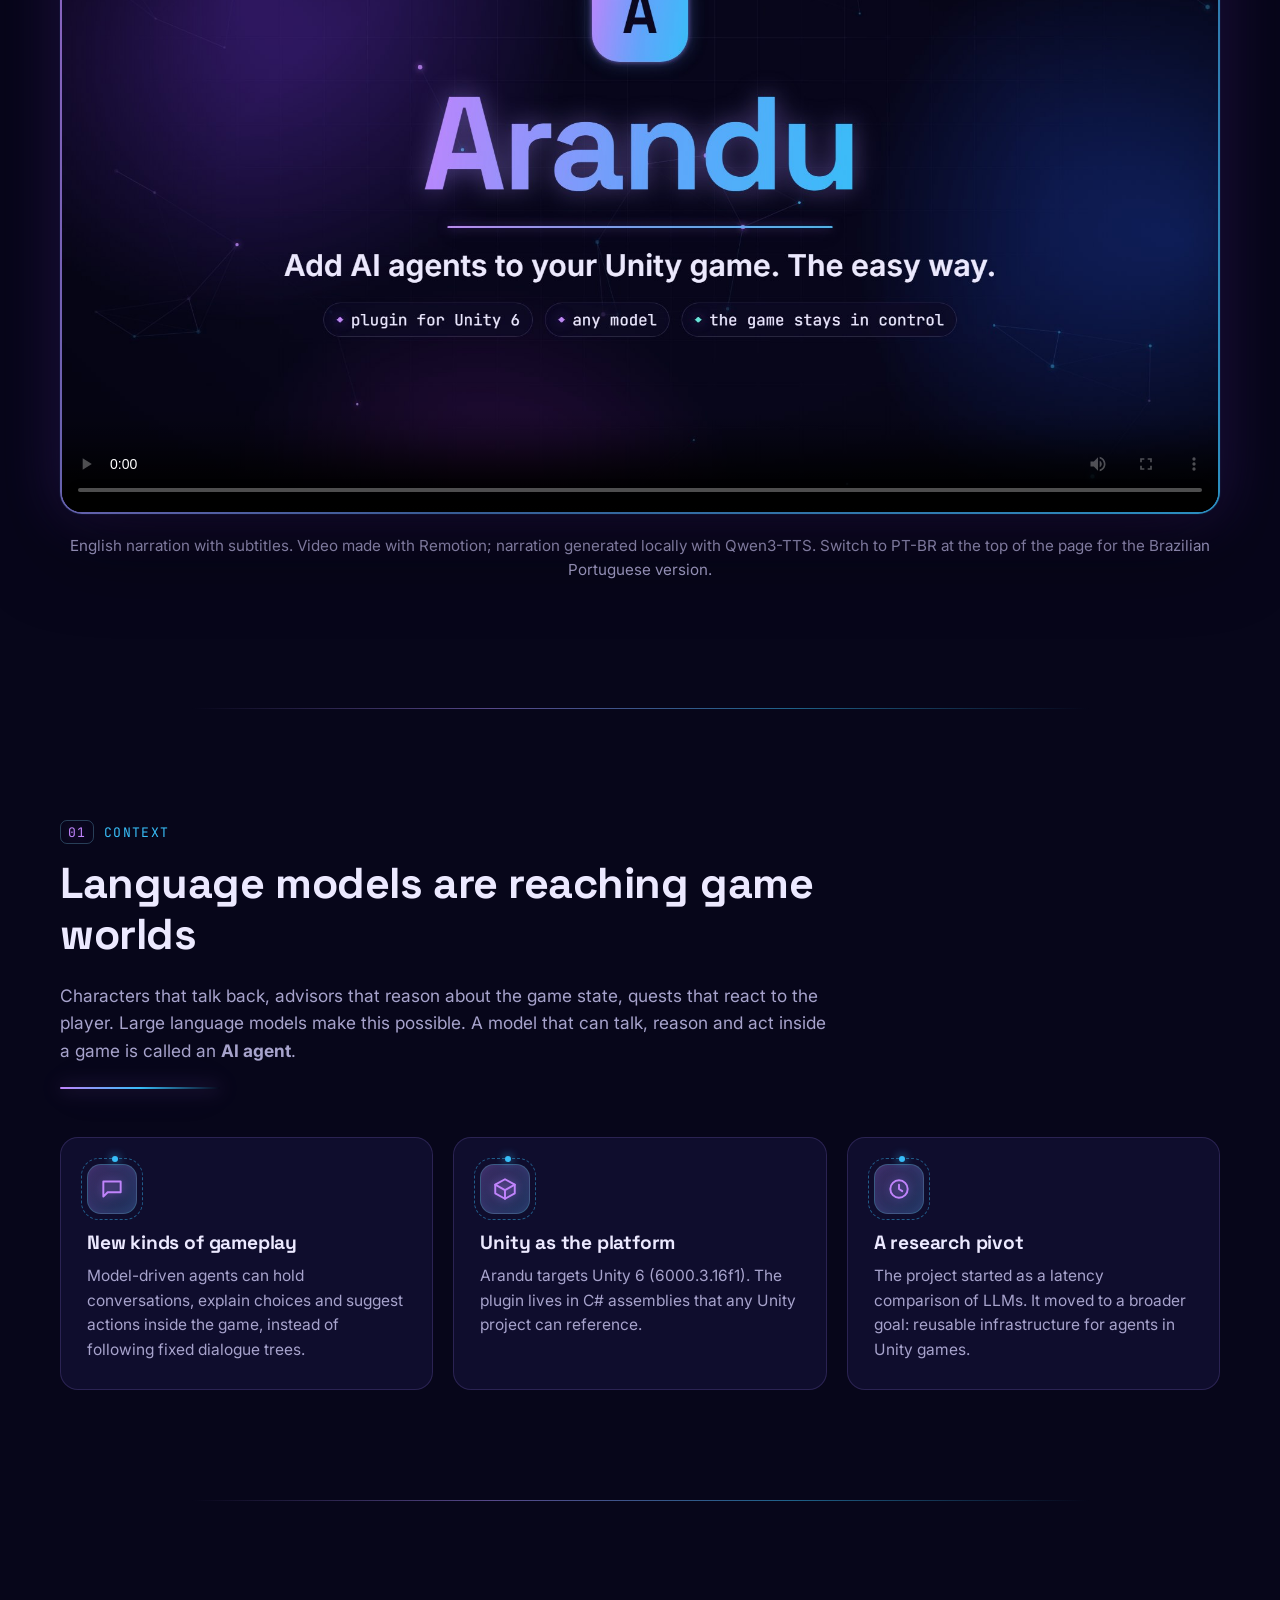
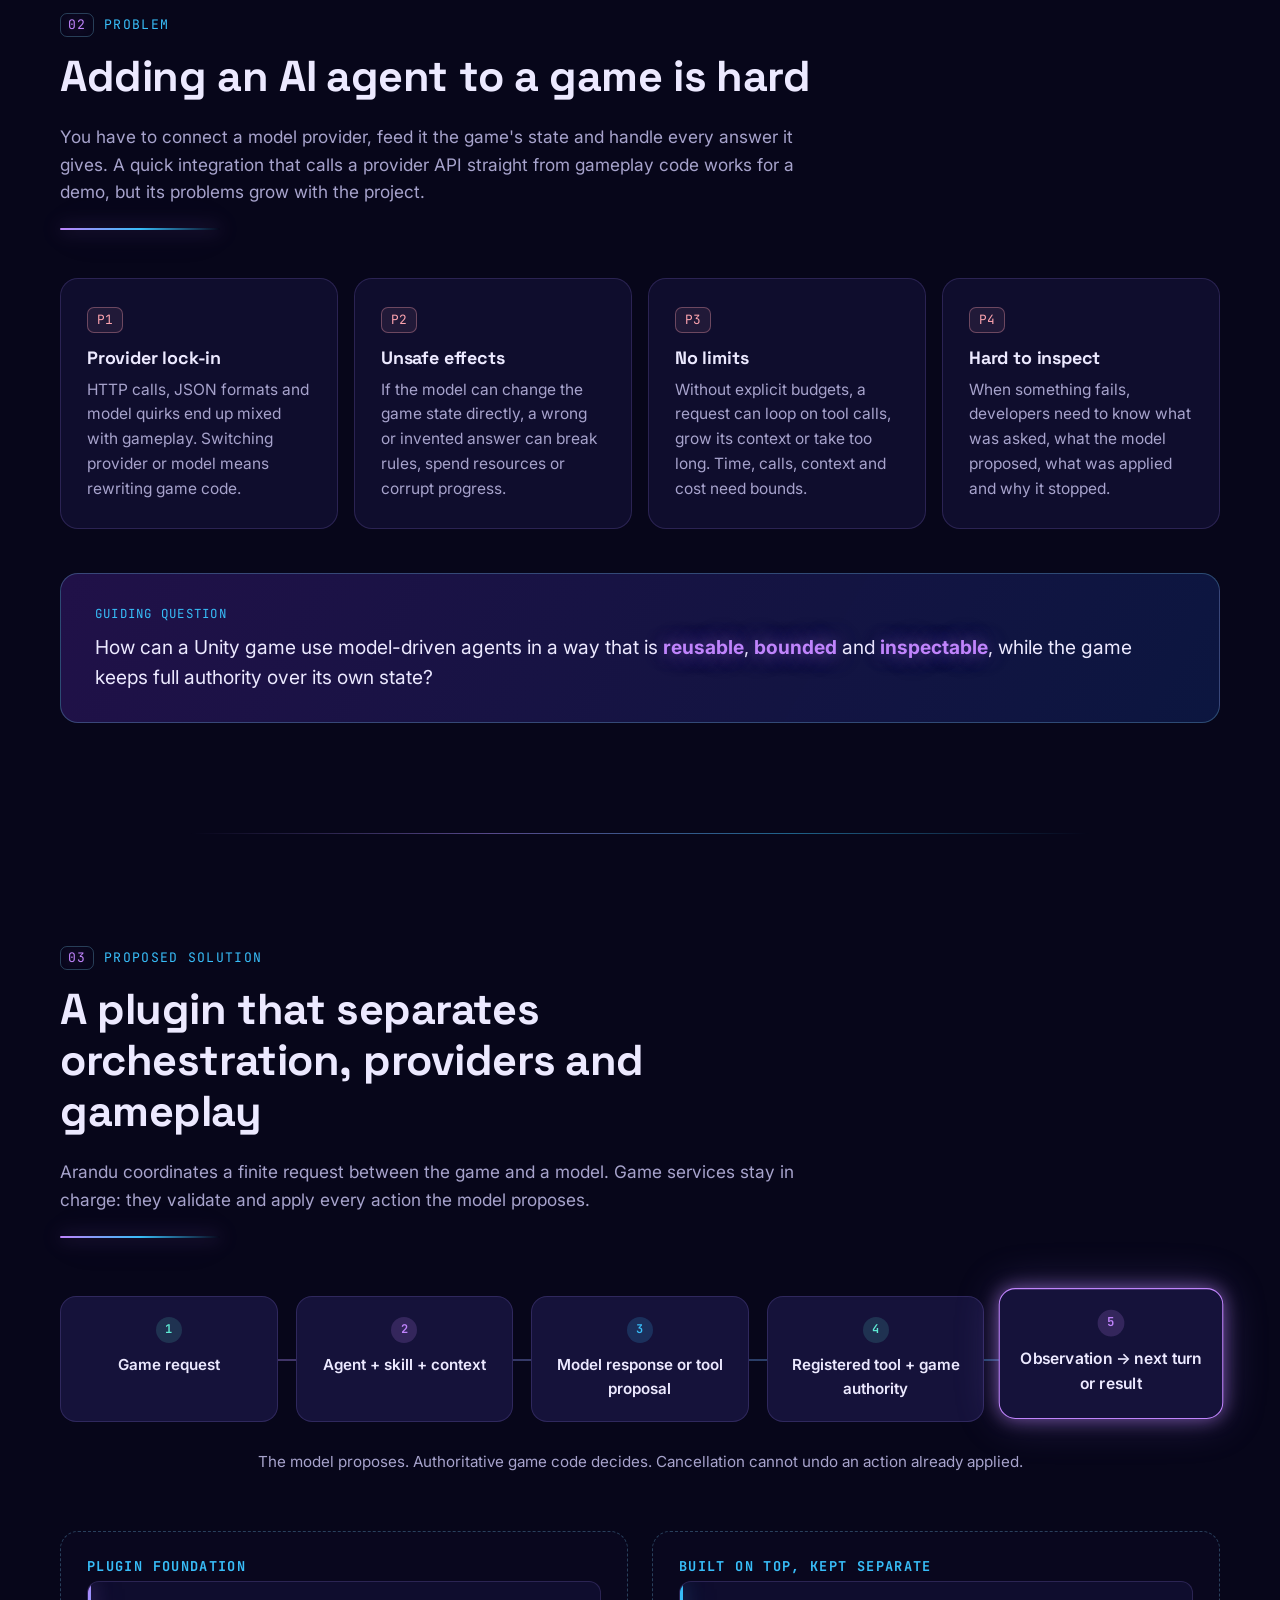
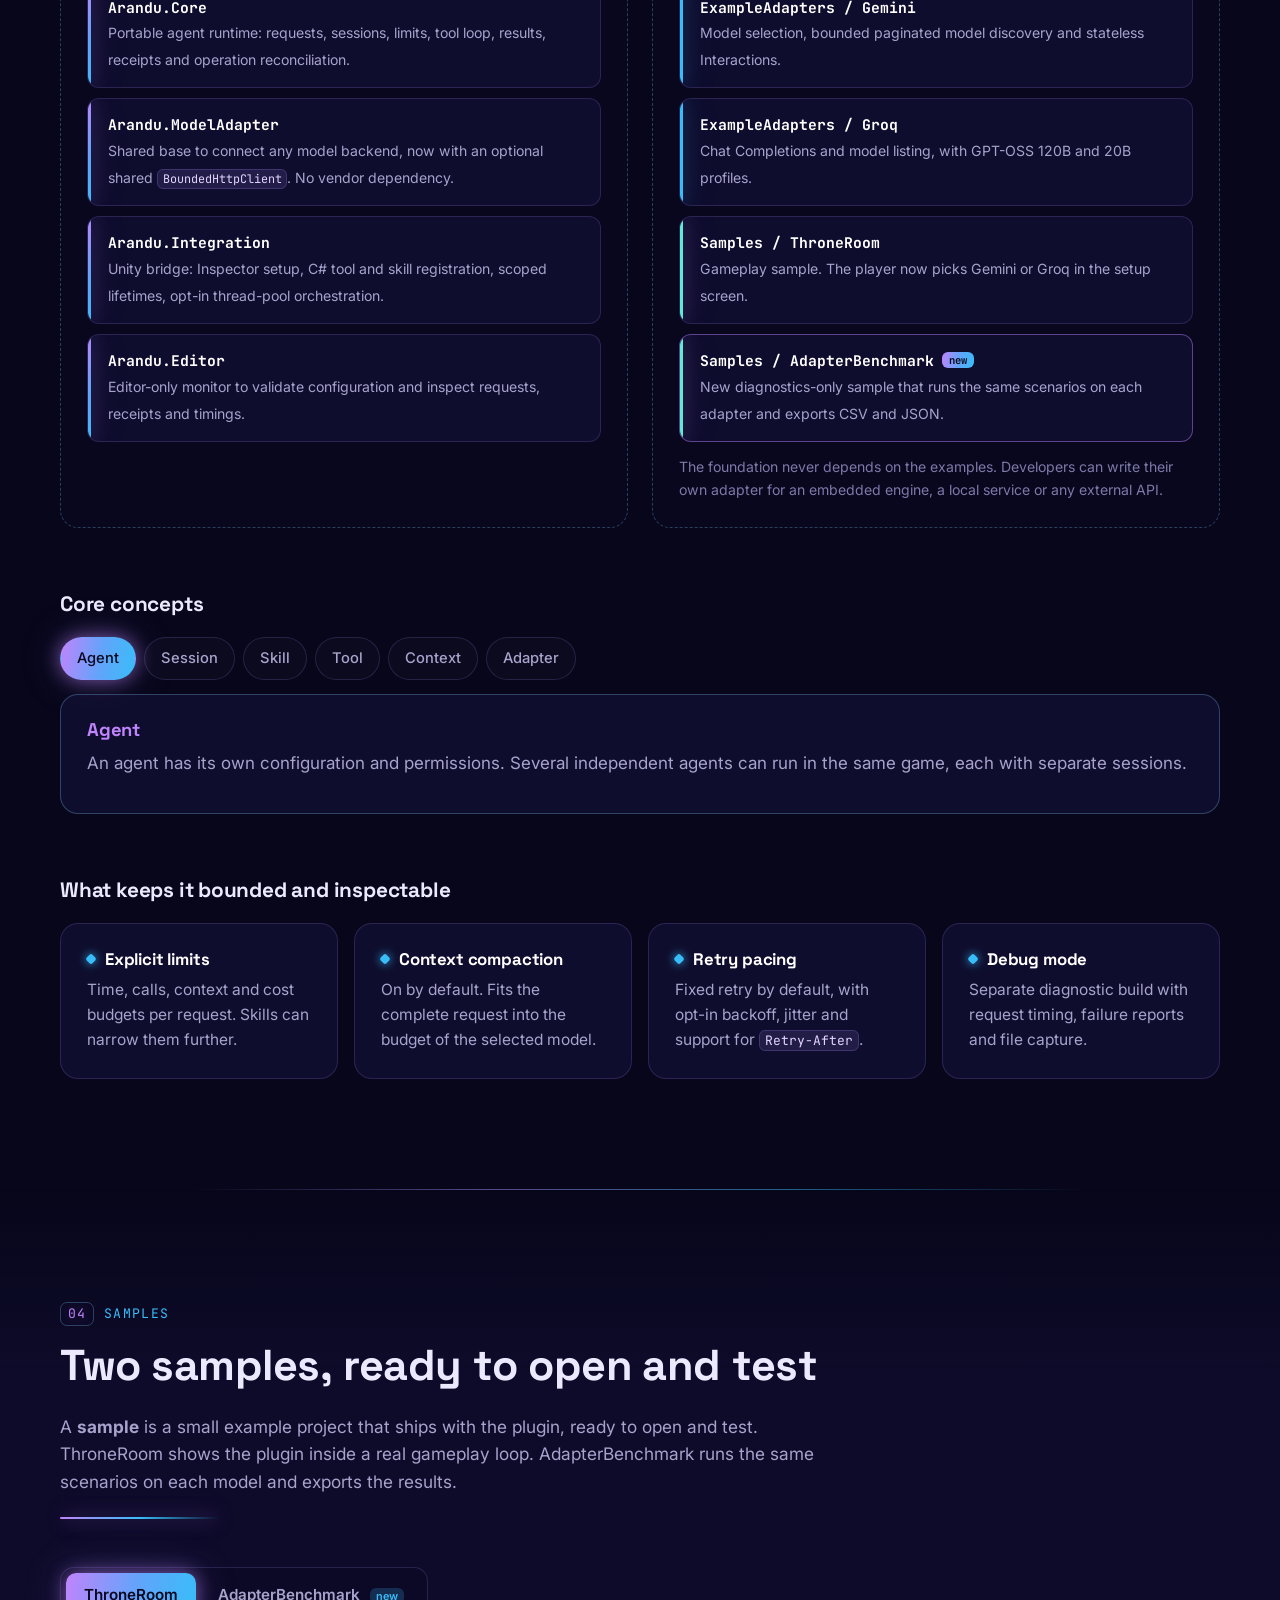
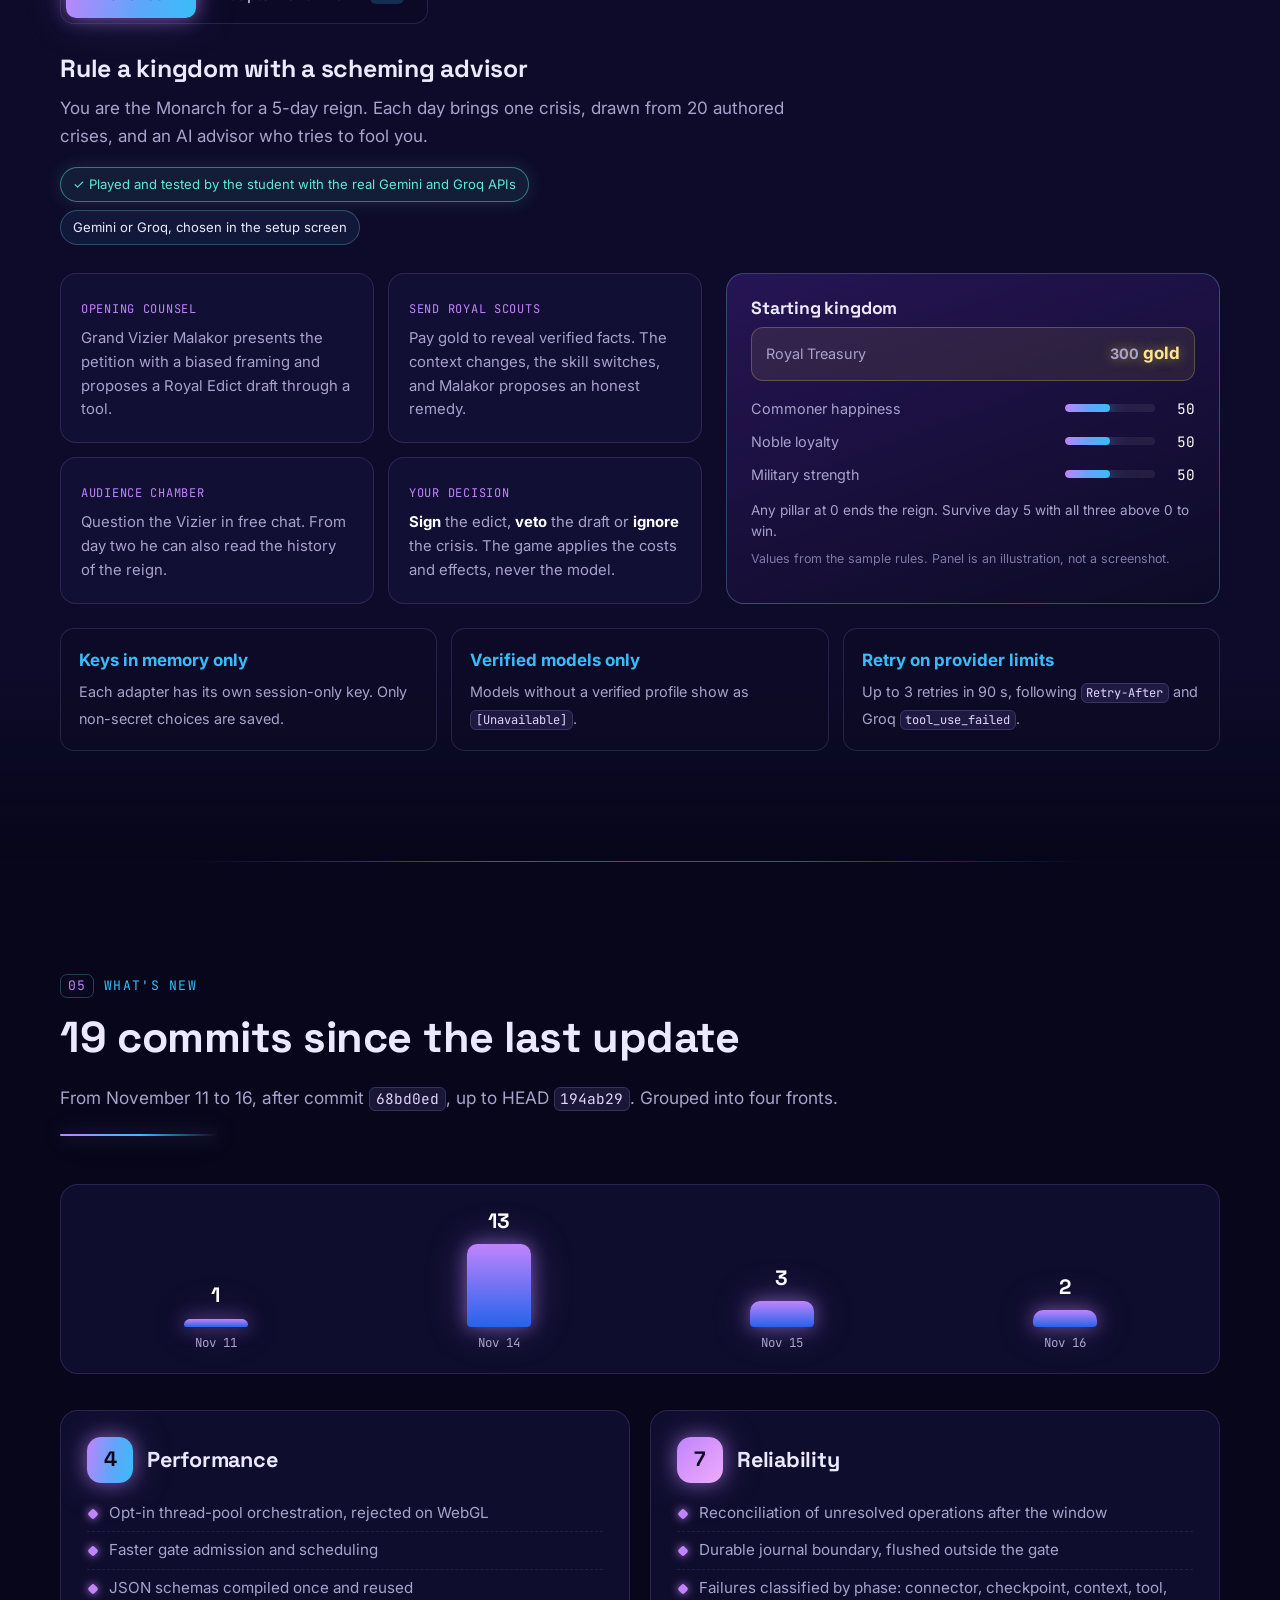
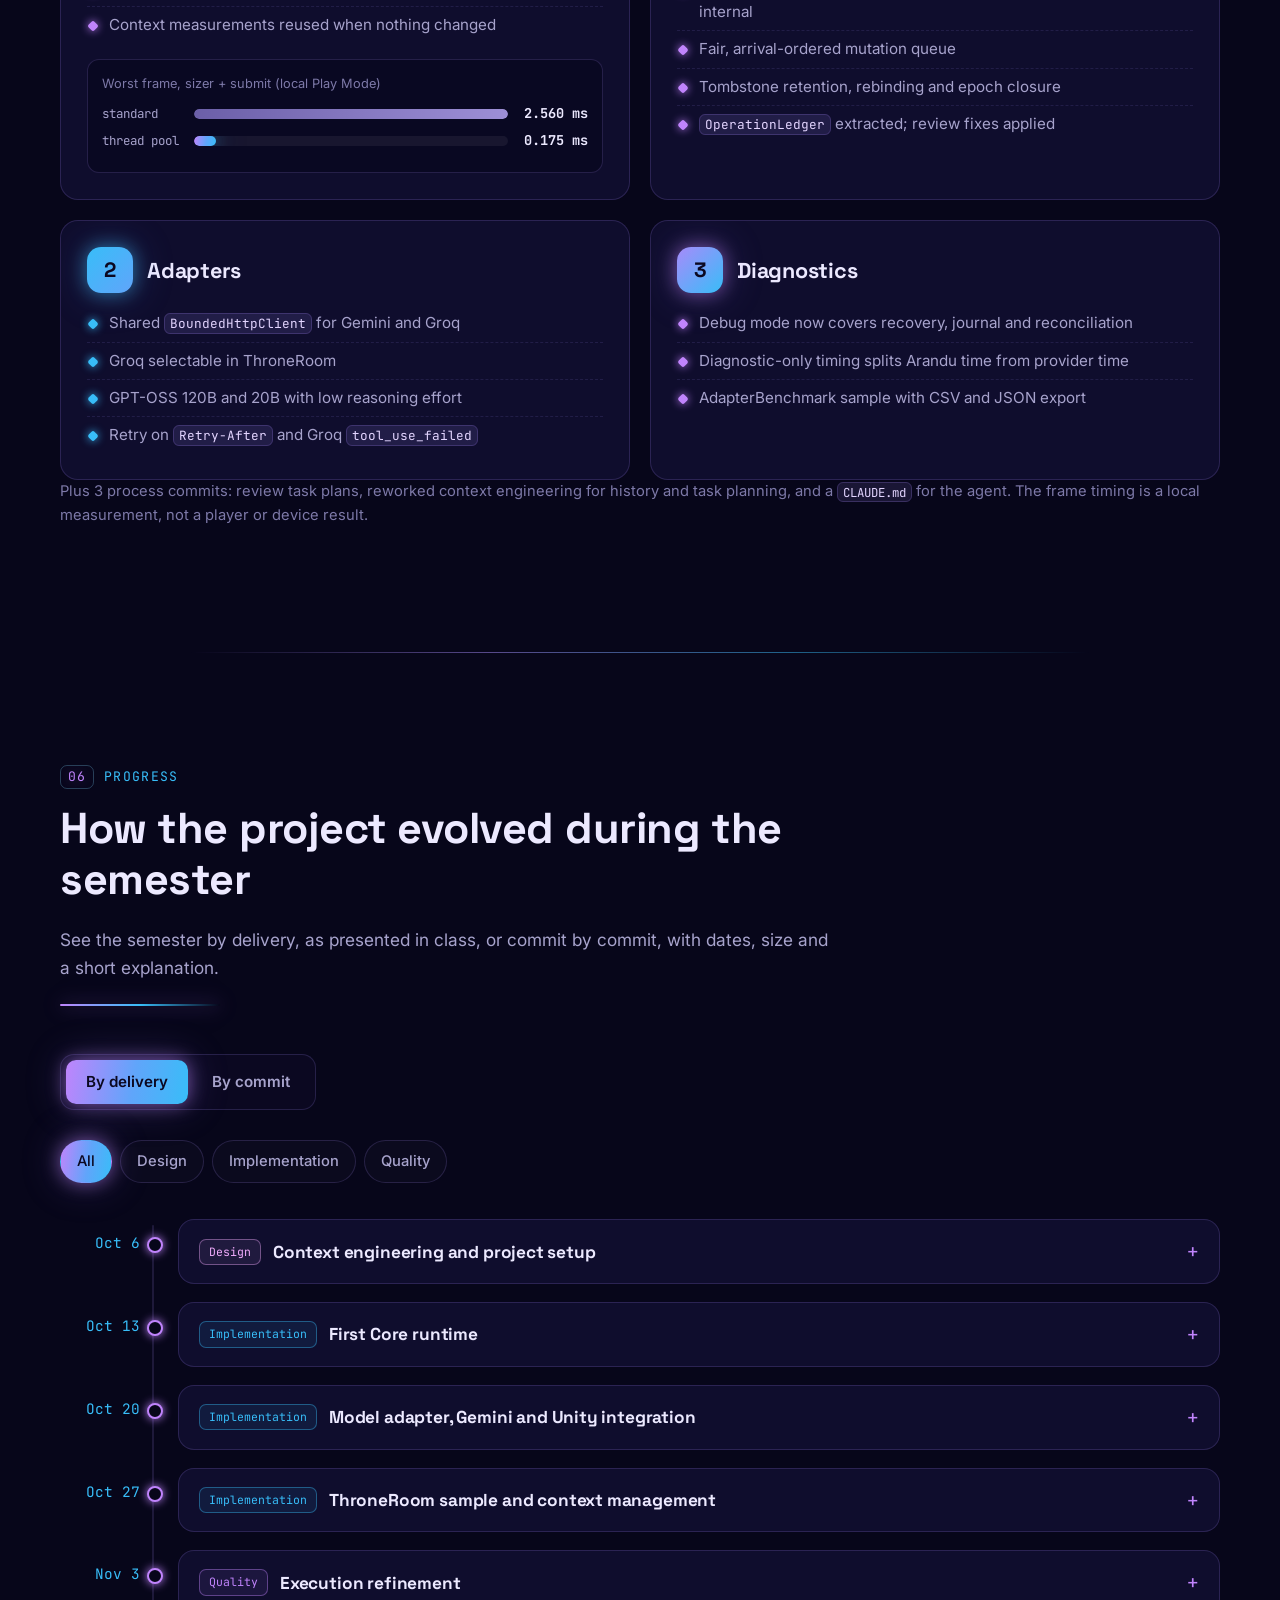
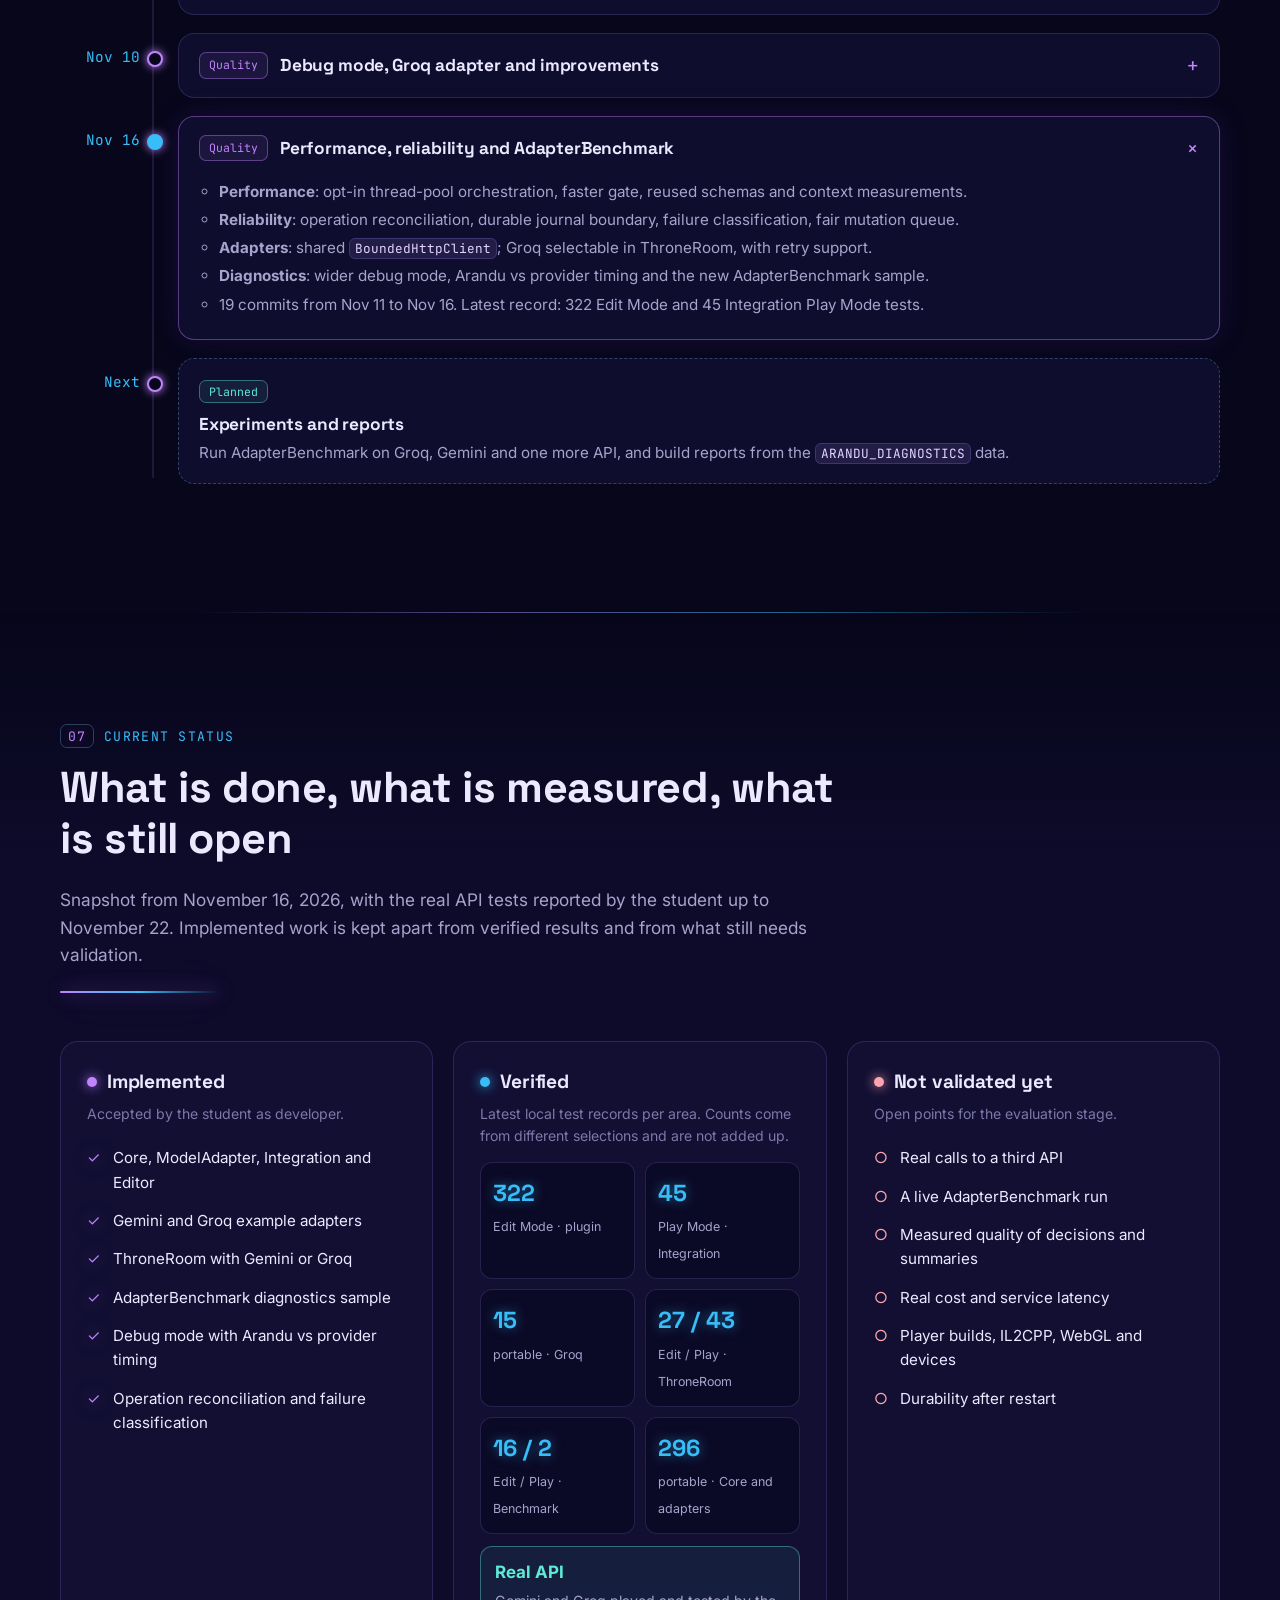
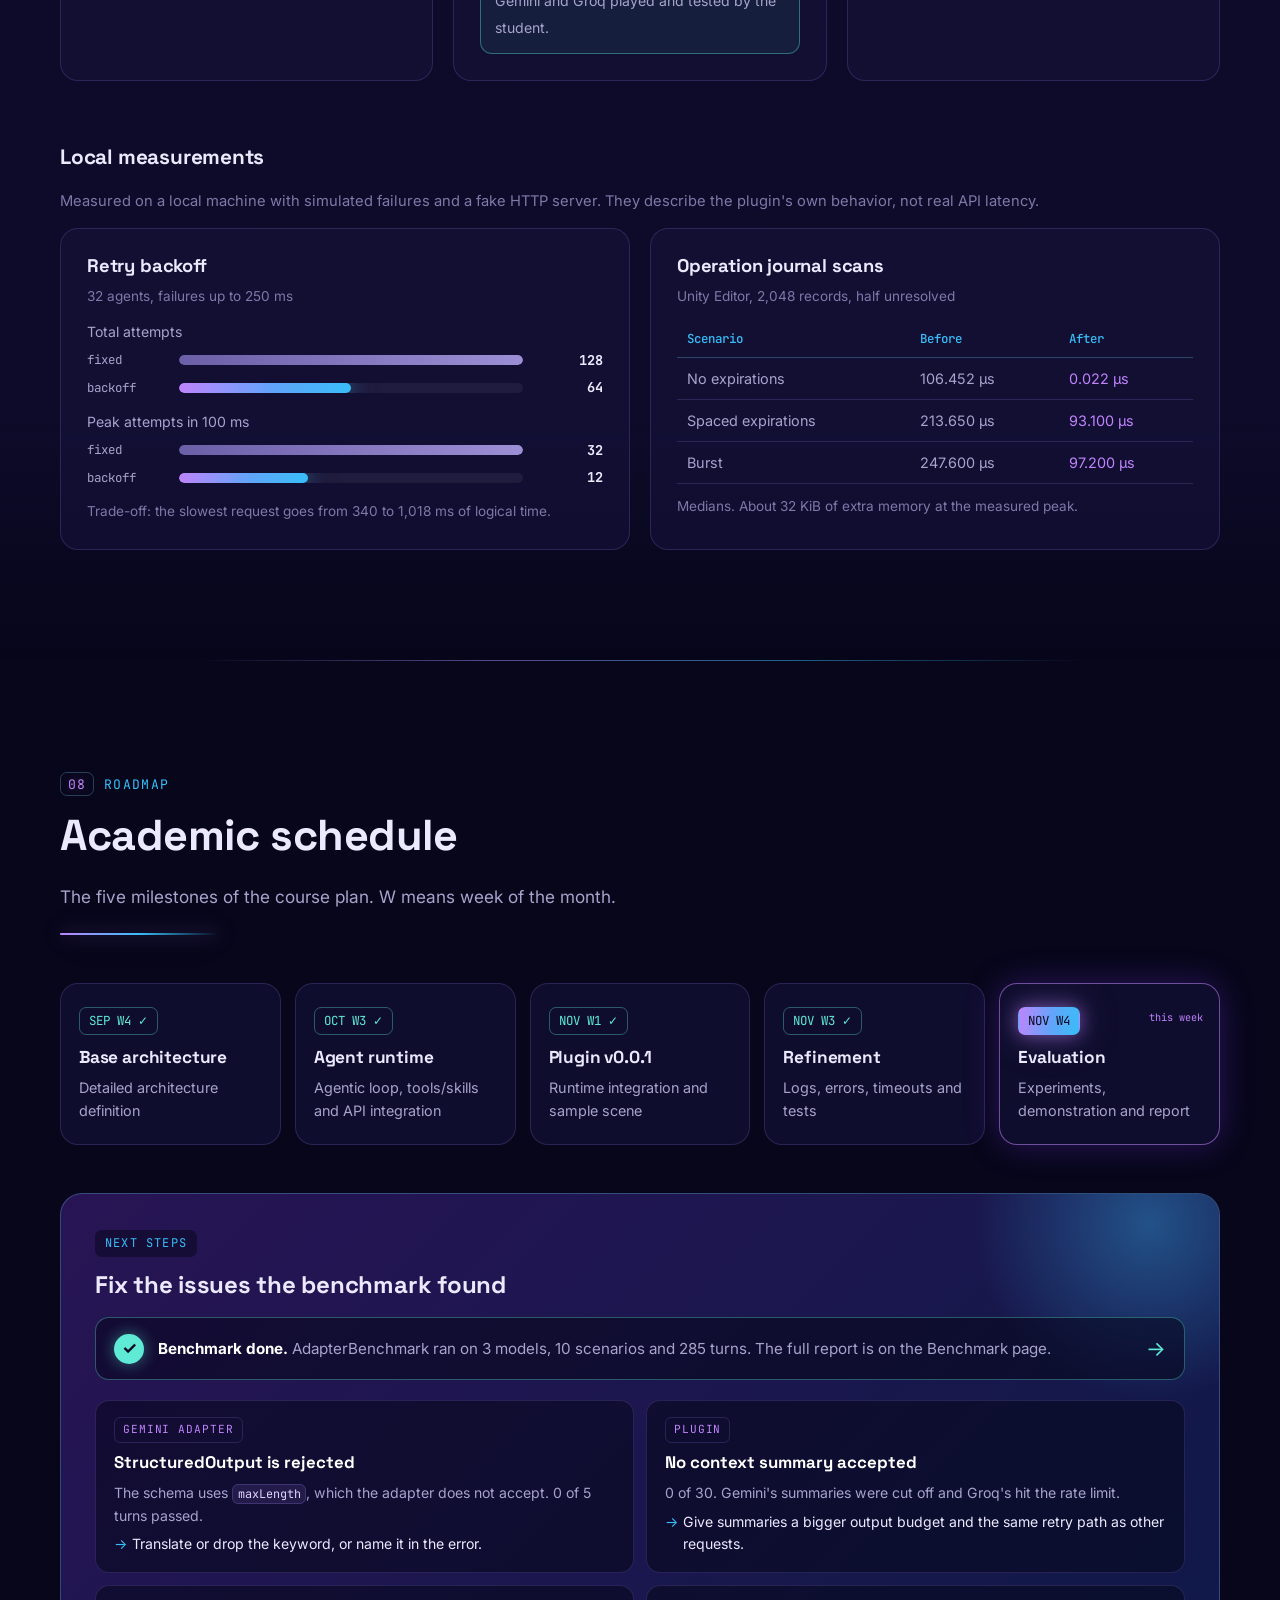
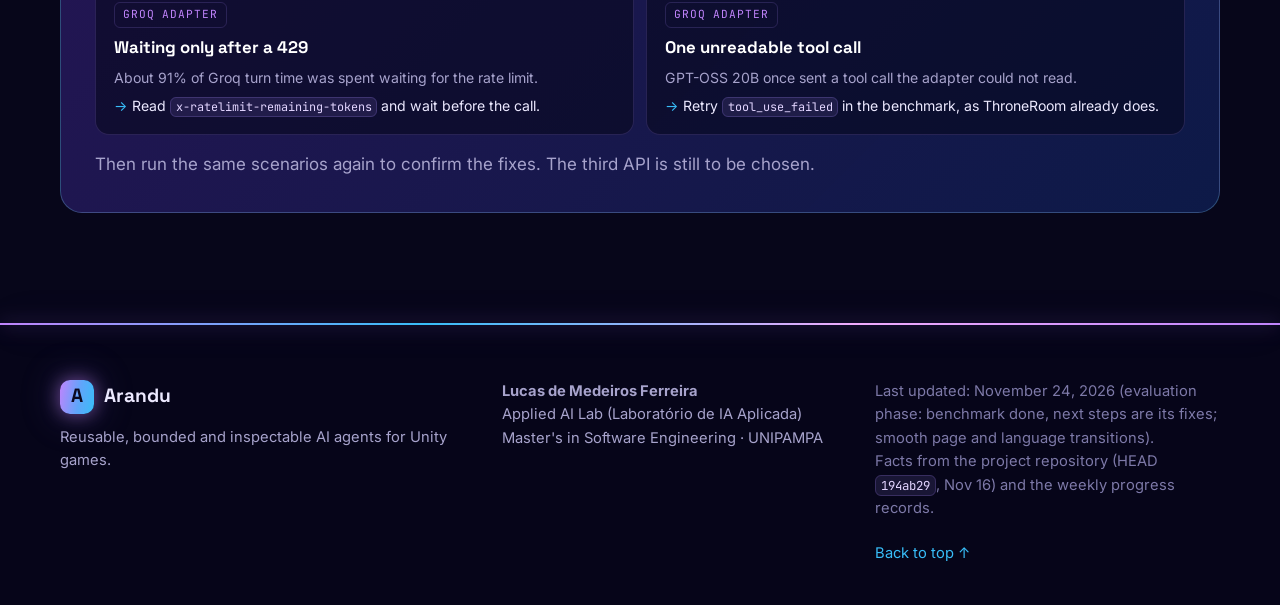
==== commit 433b5d5e: "Fix V7 visual issues in roadmap, top bar and benchmark pipeline - Roadmap: remove the progress beam;" ====
--- a/index.html
+++ b/index.html
@@ -9,12 +9,12 @@
   <link rel="preconnect" href="https://fonts.googleapis.com">
   <link rel="preconnect" href="https://fonts.gstatic.com" crossorigin>
   <link href="https://fonts.googleapis.com/css2?family=Inter:wght@400;500;600;700&family=Space+Grotesk:wght@500;600;700&family=JetBrains+Mono:wght@400;500&display=swap" rel="stylesheet">
-  <link rel="stylesheet" href="styles.css">
+  <link rel="stylesheet" href="styles.css?v=7.1">
   <link rel="stylesheet" href="benchmark.css">
   <link rel="icon" href="data:image/svg+xml,%3Csvg xmlns='http://www.w3.org/2000/svg' viewBox='0 0 64 64'%3E%3Cdefs%3E%3ClinearGradient id='g' x1='0' y1='0' x2='1' y2='1'%3E%3Cstop offset='0' stop-color='%23c084fc'/%3E%3Cstop offset='1' stop-color='%2338bdf8'/%3E%3C/linearGradient%3E%3C/defs%3E%3Crect width='64' height='64' rx='14' fill='%230d0b26'/%3E%3Cpath d='M32 12 50 52H40l-8-19-8 19H14z' fill='url(%23g)'/%3E%3C/svg%3E">
   <link rel="alternate" hreflang="en" data-lang="en" href="index.html">
   <link rel="alternate" hreflang="pt-BR" data-lang="pt-br" href="index.pt-br.html">
-  <script src="lang.js"></script>
+  <script src="lang.js?v=7.1"></script>
 </head>
 <body>
 
@@ -647,12 +647,11 @@
     </header>
 
     <div class="milestones stagger">
-      <span class="ms-beam reveal" aria-hidden="true"><i></i></span>
-      <div class="ms spot reveal"><span class="ms-when">SEP W4</span><h3>Base architecture</h3><p>Detailed architecture definition</p></div>
-      <div class="ms spot reveal"><span class="ms-when">OCT W3</span><h3>Agent runtime</h3><p>Agentic loop, tools/skills and API integration</p></div>
-      <div class="ms spot reveal"><span class="ms-when">NOV W1</span><h3>Plugin v0.0.1</h3><p>Runtime integration and sample scene</p></div>
+      <div class="ms spot reveal ms-done"><span class="ms-when">SEP W4</span><h3>Base architecture</h3><p>Detailed architecture definition</p></div>
+      <div class="ms spot reveal ms-done"><span class="ms-when">OCT W3</span><h3>Agent runtime</h3><p>Agentic loop, tools/skills and API integration</p></div>
+      <div class="ms spot reveal ms-done"><span class="ms-when">NOV W1</span><h3>Plugin v0.0.1</h3><p>Runtime integration and sample scene</p></div>
       <div class="ms spot reveal ms-done"><span class="ms-when">NOV W3</span><h3>Refinement</h3><p>Logs, errors, timeouts and tests</p></div>
-      <div class="ms spot reveal ms-now"><span class="ms-when">NOV W4</span><h3>Evaluation</h3><p>Experiments, demonstration and report</p></div>
+      <div class="ms spot reveal ms-now"><span class="ms-when">NOV W4</span><span class="ms-flag">this week</span><h3>Evaluation</h3><p>Experiments, demonstration and report</p></div>
     </div>
 
     <div class="next reveal">
--- a/styles.css
+++ b/styles.css
@@ -360,7 +360,7 @@
 
 .bench { display: grid; gap: 22px; }
 .pipeline { display: grid; grid-template-columns: repeat(4, 1fr); gap: 14px; position: relative; }
-.pstage { position: relative; padding: 20px; border-radius: 16px; background: var(--panel); border: 1px solid var(--line); text-align: center; }
+.pstage { position: relative; padding: 20px; border-radius: 16px; background: linear-gradient(var(--panel), var(--panel)), var(--bg-2); border: 1px solid var(--line); text-align: center; }
 .pstage b { display: block; font-family: var(--display); font-size: 1.25rem; color: #fff; }
 .pstage span { font-size: .88rem; color: var(--muted); }
 .pstage:not(:last-child)::after { content: "›"; position: absolute; right: -14px; top: 50%; transform: translateY(-50%); z-index: 2; color: var(--blue); font-size: 1.6rem; text-shadow: var(--glow-b); }
@@ -475,7 +475,7 @@
 .ms p { margin: 0; font-size: .9rem; color: var(--muted); }
 .ms-now { border-color: rgba(192, 132, 252, .55); box-shadow: 0 0 34px rgba(124, 58, 237, .3); }
 .ms-now .ms-when { color: #0b0820; background: var(--grad); border-color: transparent; box-shadow: var(--glow-l); animation: markPulse 3s infinite; }
-.ms-now::after { content: "this week"; position: absolute; top: 14px; right: 14px; font-family: var(--mono); font-size: .64rem; color: var(--lilac); }
+.ms-flag { position: absolute; top: 26px; right: 16px; font-family: var(--mono); font-size: .64rem; color: var(--lilac); }
 .next { margin-top: 48px; padding: 34px; border-radius: 22px; position: relative; overflow: hidden; background: linear-gradient(135deg, rgba(124, 58, 237, .28), rgba(37, 99, 235, .22)); border: 1px solid var(--line-2); }
 .next::before { content: ""; position: absolute; width: 380px; height: 380px; right: -120px; top: -160px; border-radius: 50%; background: radial-gradient(circle, rgba(56, 189, 248, .35), transparent 65%); animation: float2 14s ease-in-out infinite; }
 .next > * { position: relative; }
@@ -639,13 +639,7 @@
 .mtable tbody tr:hover { transform: translateX(4px); }
 
 /* Roadmap beam */
-.milestones { padding-top: 34px; }
-.ms-beam { position: absolute; left: 10%; right: 10%; top: 10px; height: 2px; border-radius: 2px; background: rgba(167, 139, 250, .18); }
-.ms-beam i { position: absolute; left: 0; top: 0; height: 100%; width: 0; border-radius: 2px; background: var(--grad); box-shadow: var(--glow-l); transition: width 2.2s var(--ease) .4s; }
-.ms-beam i::after { content: ""; position: absolute; right: -6px; top: -5px; width: 12px; height: 12px; border-radius: 50%; background: #fff; box-shadow: 0 0 14px #fff, 0 0 26px var(--blue); animation: ping 1.8s infinite; }
-.ms-beam.visible i { width: 100%; }
-.js .ms-beam.reveal { transform: none; }
-.next-steps span { transition: transform .35s var(--ease), border-color .3s; }
+.js .next-steps span { transition: transform .35s var(--ease), border-color .3s; }
 .next-steps span:hover { transform: translateY(-3px); border-color: var(--line-2); }
 .api { transition: transform .4s var(--ease), border-color .3s, box-shadow .4s; }
 .api:hover { transform: translateY(-4px); border-color: var(--blue); box-shadow: var(--glow-b); }
@@ -742,9 +736,7 @@
   .cdate { grid-column: 1; grid-row: 2; }
   .ctitle { grid-column: 2; grid-row: 1 / span 2; }
   .cside { grid-column: 1 / -1; grid-row: 3; margin-top: 6px; }
-  .ms-beam { display: none; }
-  .milestones { padding-top: 0; }
-}
+  }
 @media (max-width: 560px) {
   .view-switch { display: flex; width: 100%; }
   .vbtn { flex: 1; padding: 10px 8px; }
@@ -787,9 +779,9 @@
 .lang-switch a:hover { color: #fff; }
 .lang-switch a.active { color: #0b0820; background: var(--grad); box-shadow: var(--glow-l); font-weight: 600; }
 .lang-switch a:focus-visible { outline: 2px solid var(--blue); outline-offset: 2px; }
-@media (max-width: 1360px) {
-  .nav a { padding: 8px 9px; font-size: .88rem; }
-}
+/* V7: the bar content is 1160 px wide at most, so the compact links apply at every width (wider padding pushed the switch out on wide screens). */
+.nav a { padding: 8px 9px; font-size: .88rem; white-space: nowrap; }
+.nav a::after { left: 9px; right: 9px; }
 @media (max-width: 1220px) {
   .menu-toggle { display: block; }
   .nav { position: absolute; top: 100%; left: 0; right: 0; flex-direction: column; padding: 10px 16px 18px; background: rgba(7, 6, 26, .96); border-bottom: 1px solid var(--line); transform: translateY(-8px); opacity: 0; pointer-events: none; transition: all .3s var(--ease); }
@@ -848,9 +840,6 @@
 .lang-switch.has-thumb a { position: relative; z-index: 1; transition: color .35s ease .08s; }
 .lang-switch.has-thumb a.active { background: transparent; box-shadow: none; }
 
-/* Roadmap label in Portuguese */
-html[lang^="pt"] .ms-now::after { content: "esta semana"; }
-
 /* Reduced motion: keep the fade, drop the slide and the blur. */
 @media (prefers-reduced-motion: reduce) {
   html[data-enter] main, html[data-enter] .footer { animation: none !important; }
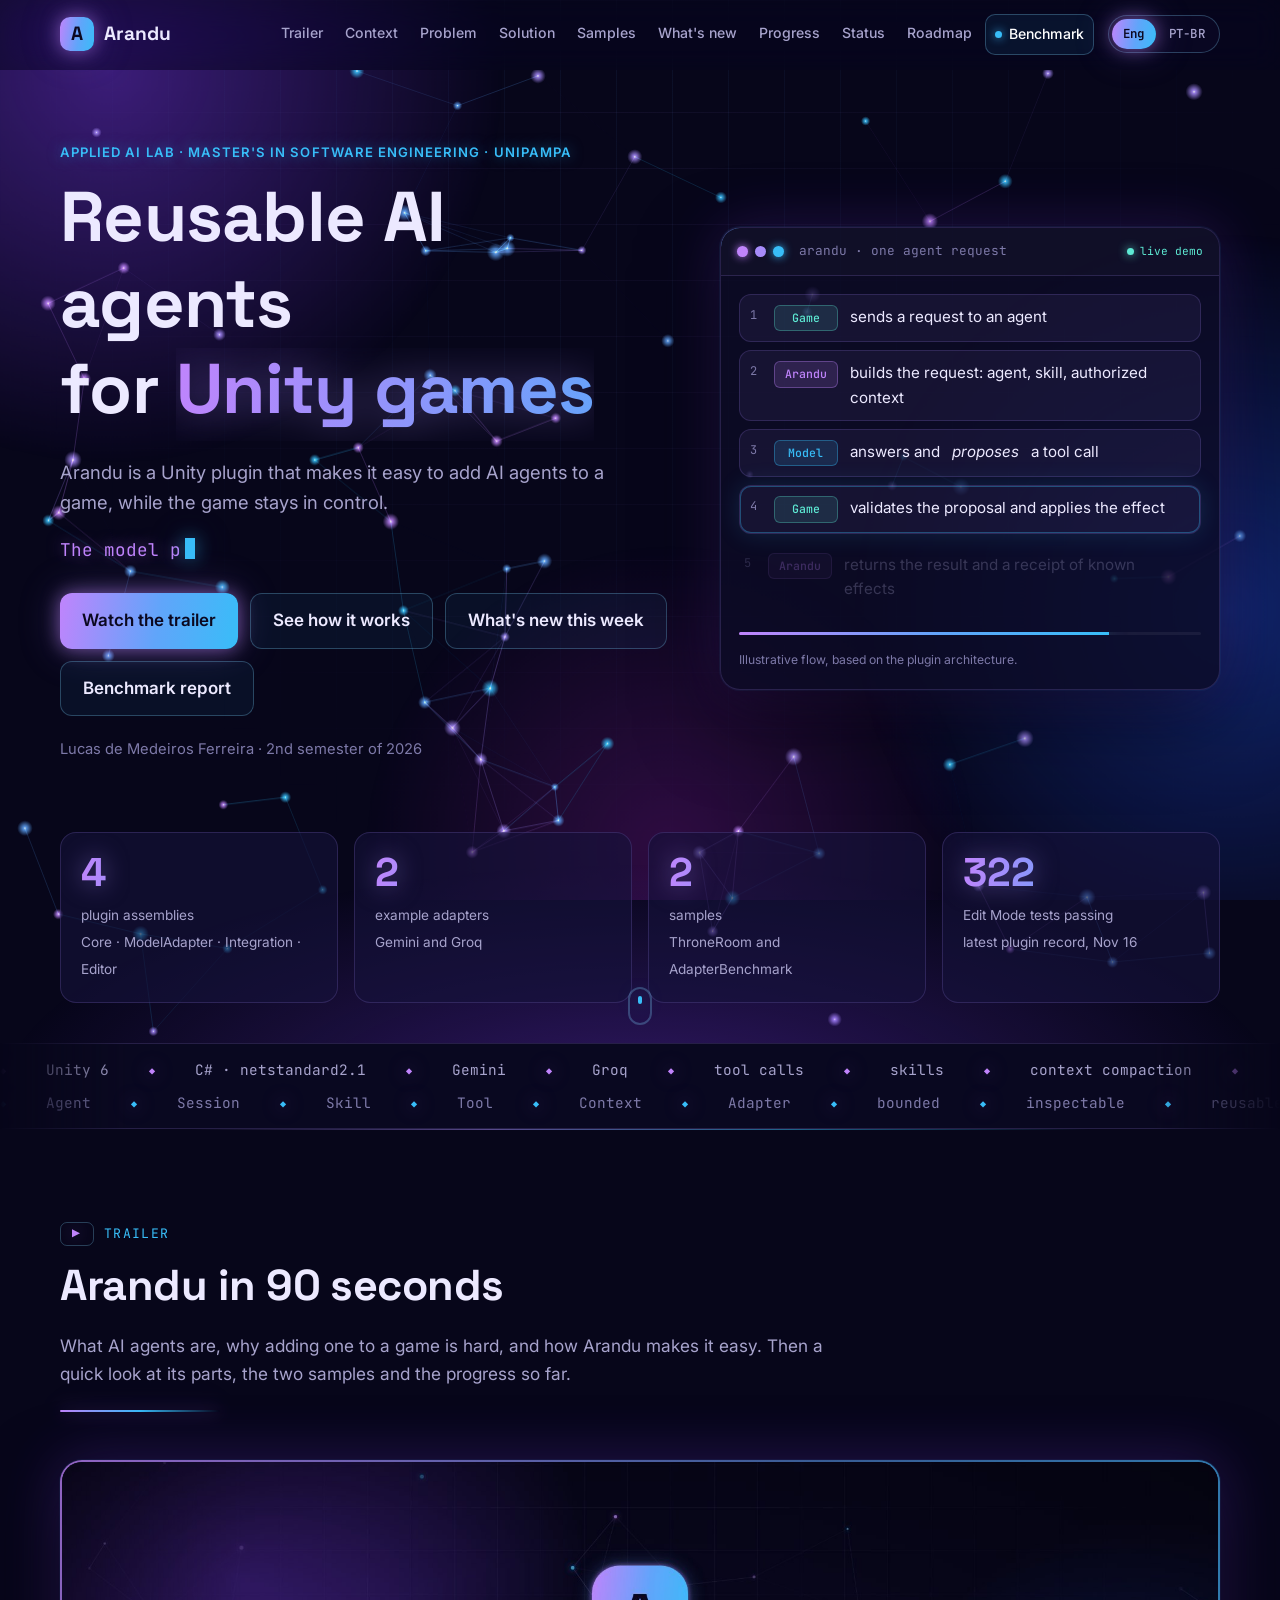
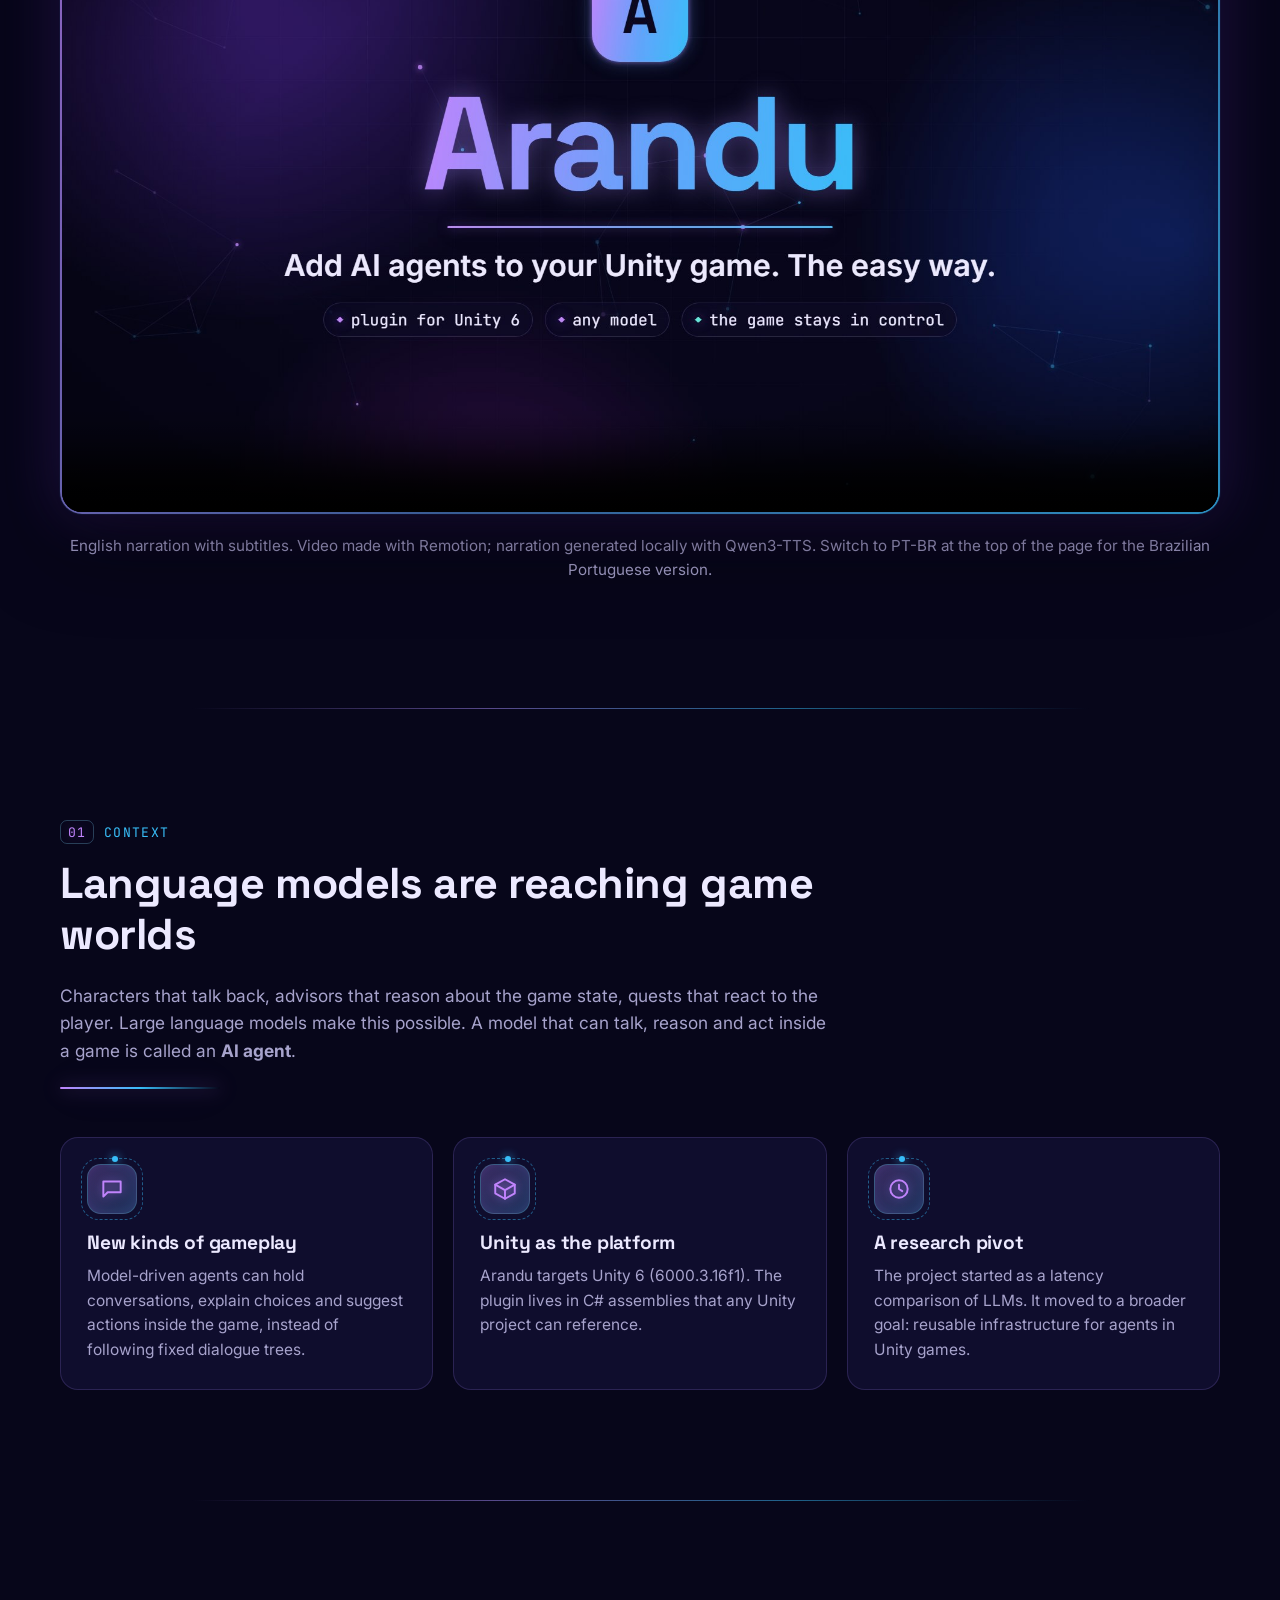
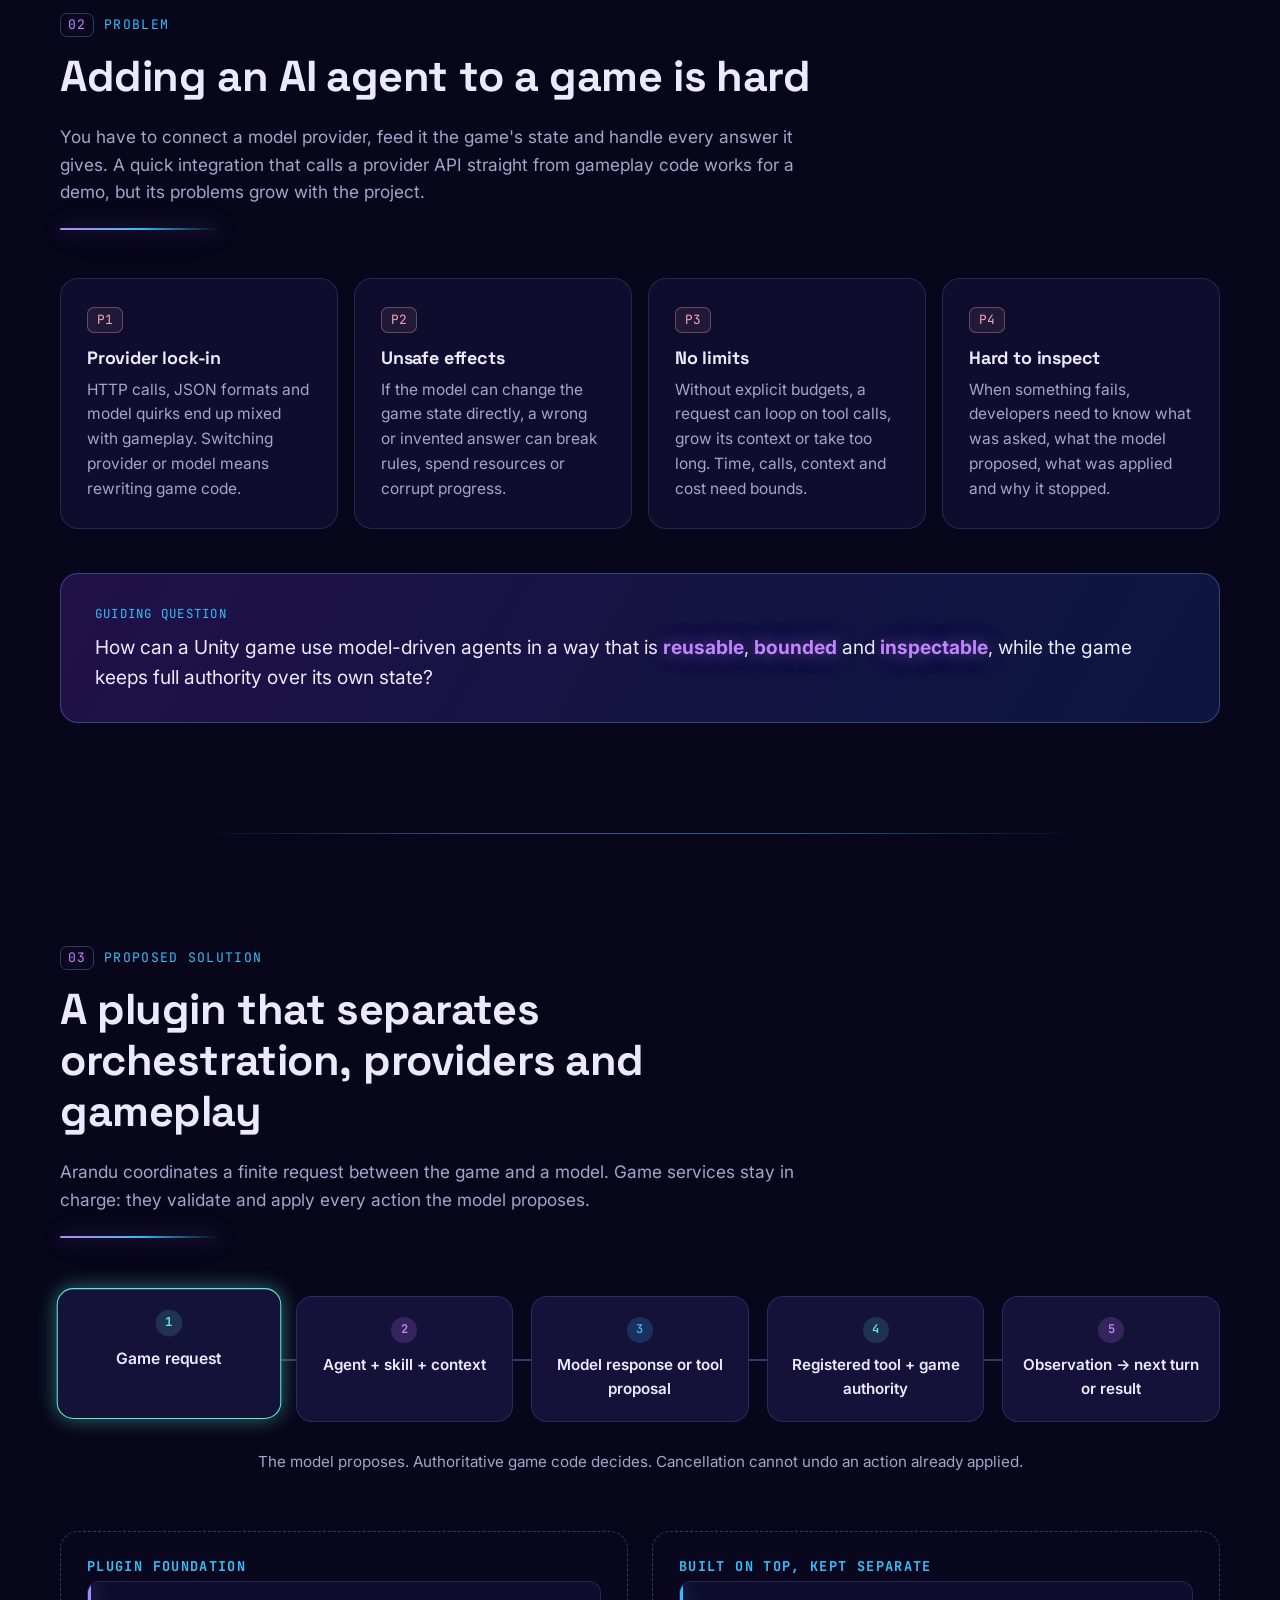
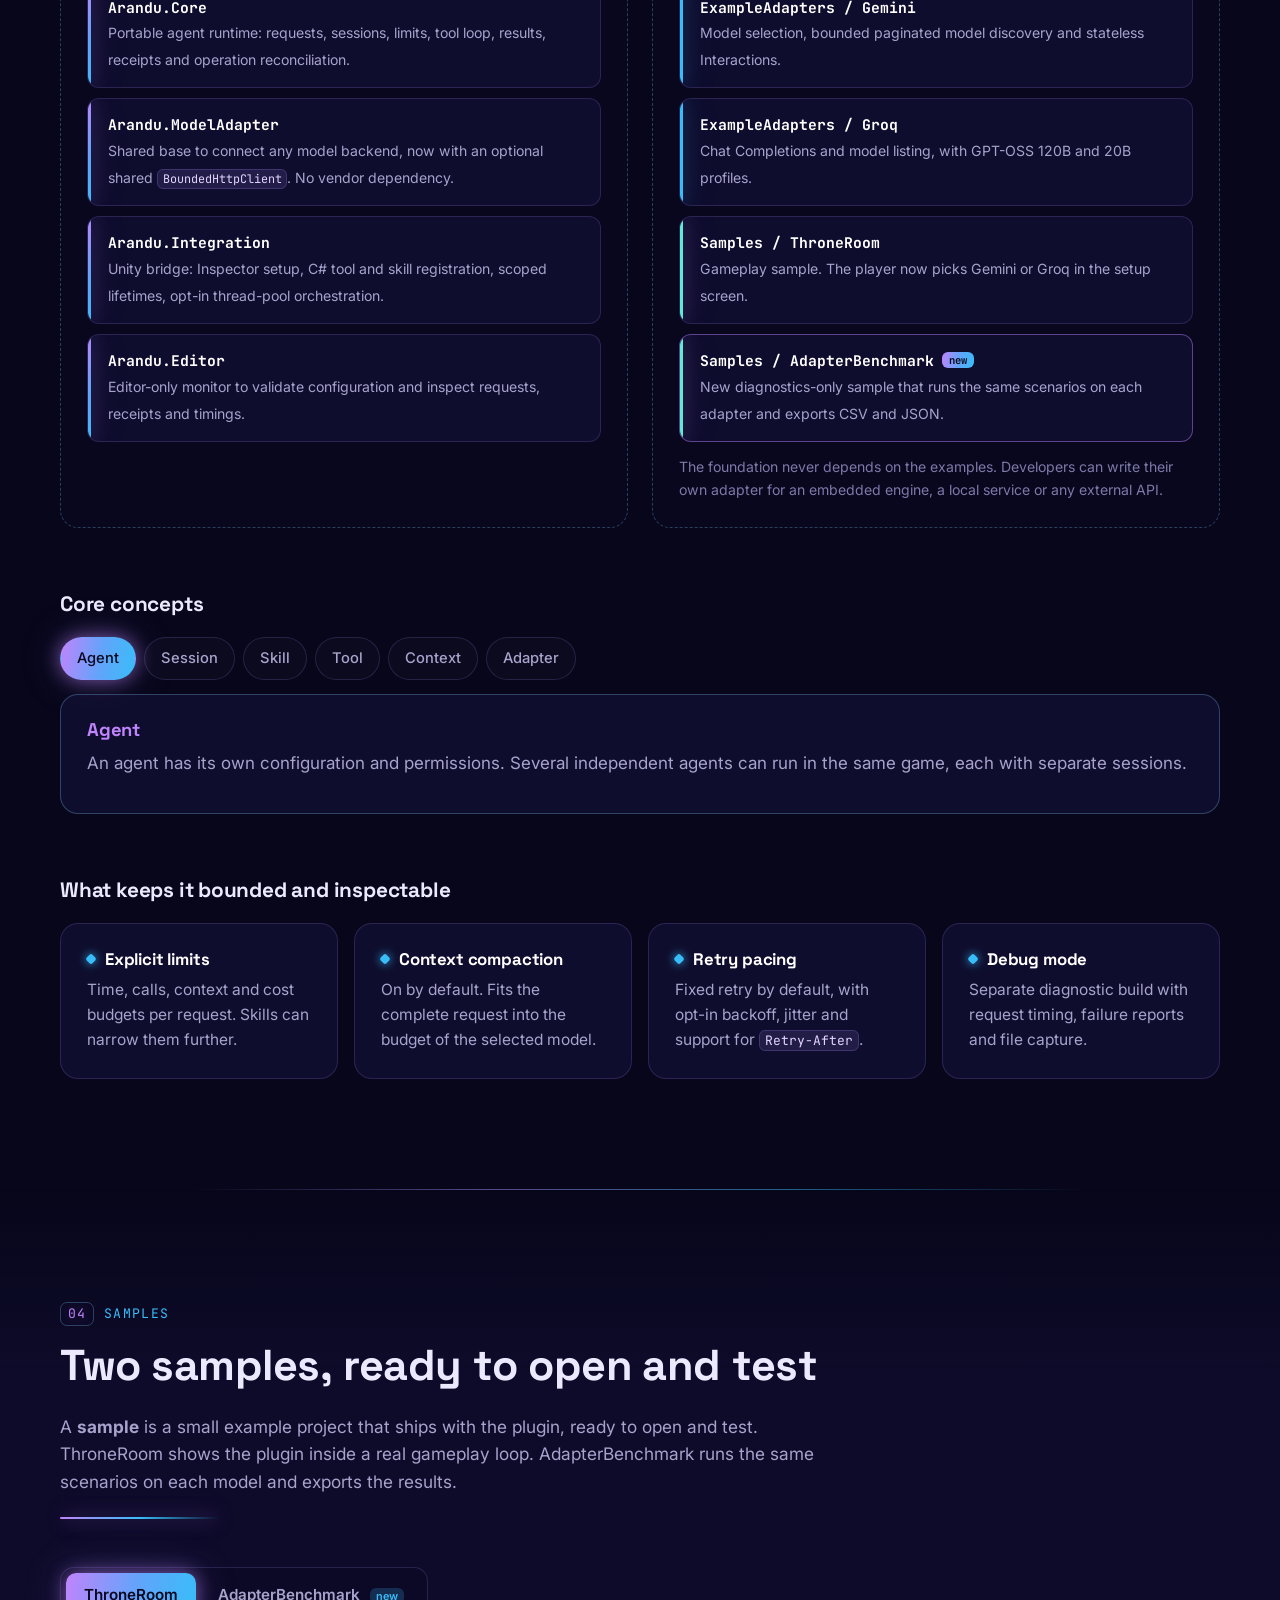
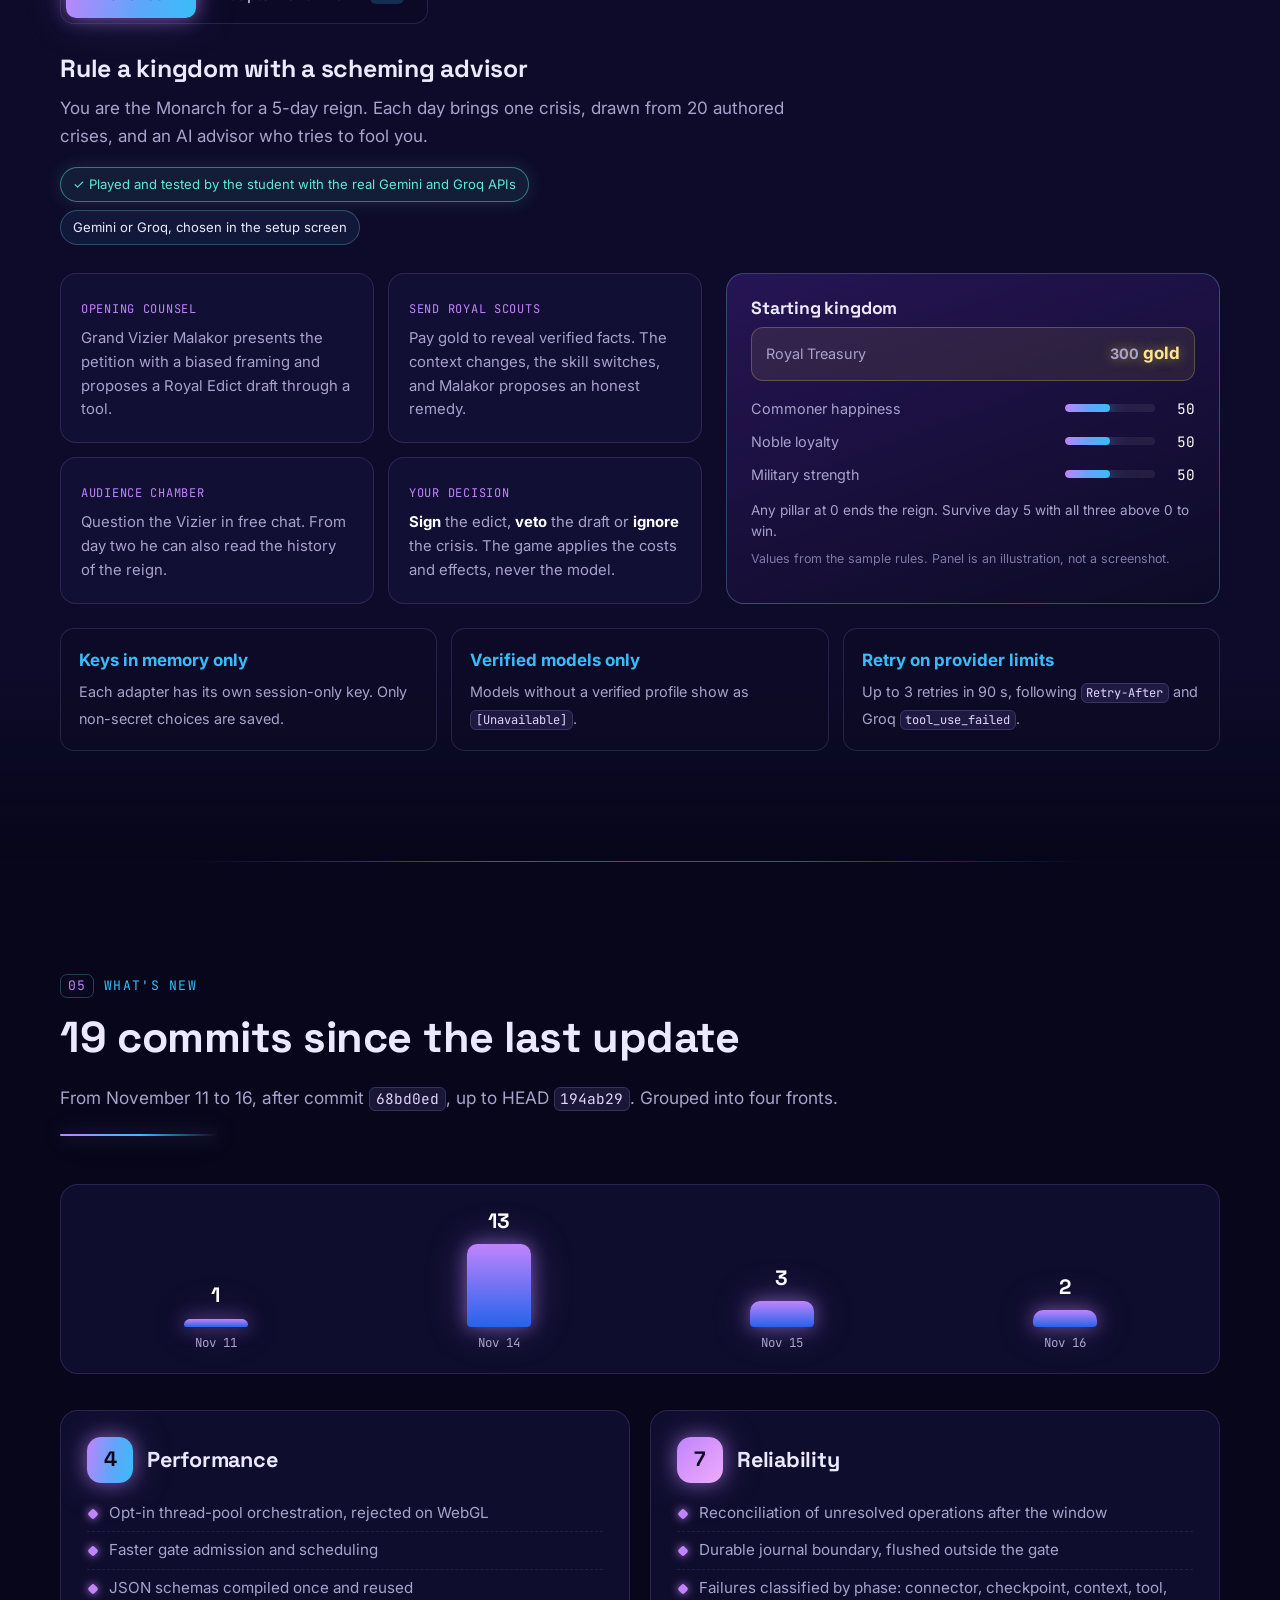
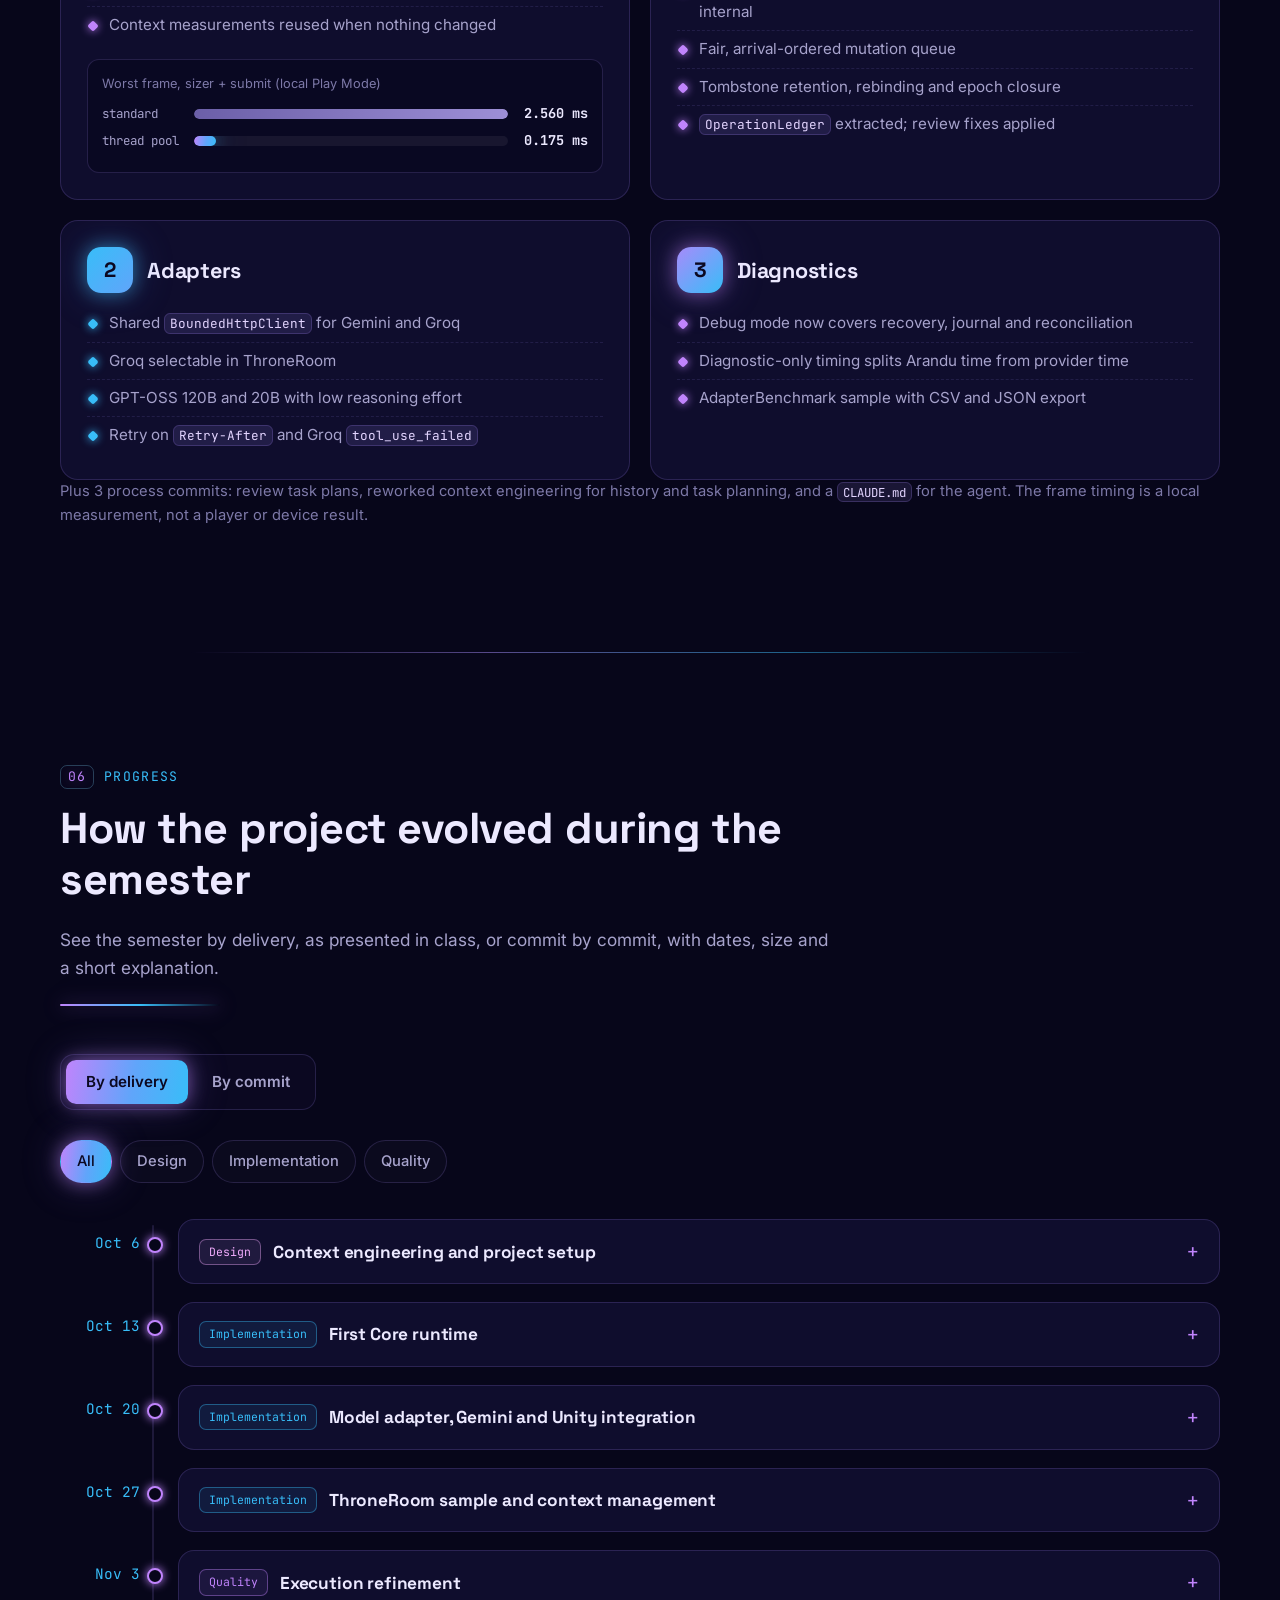
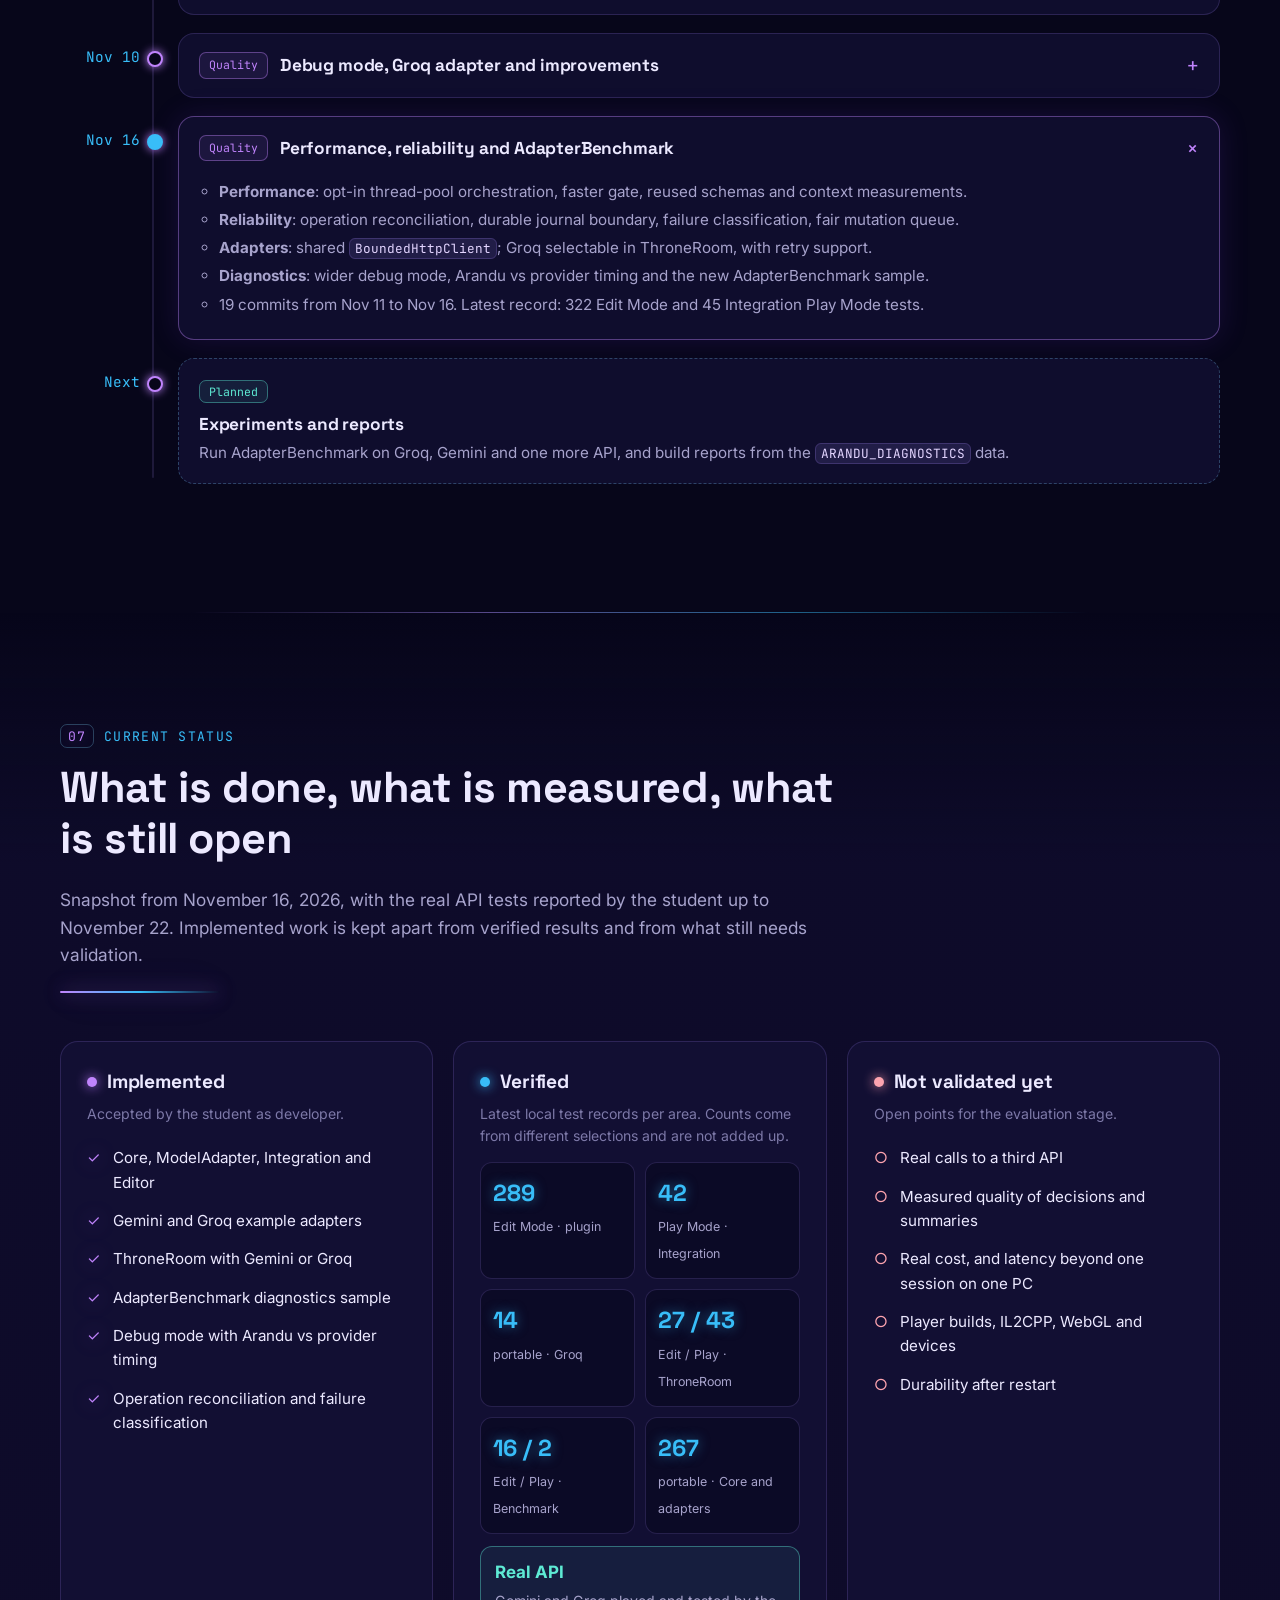
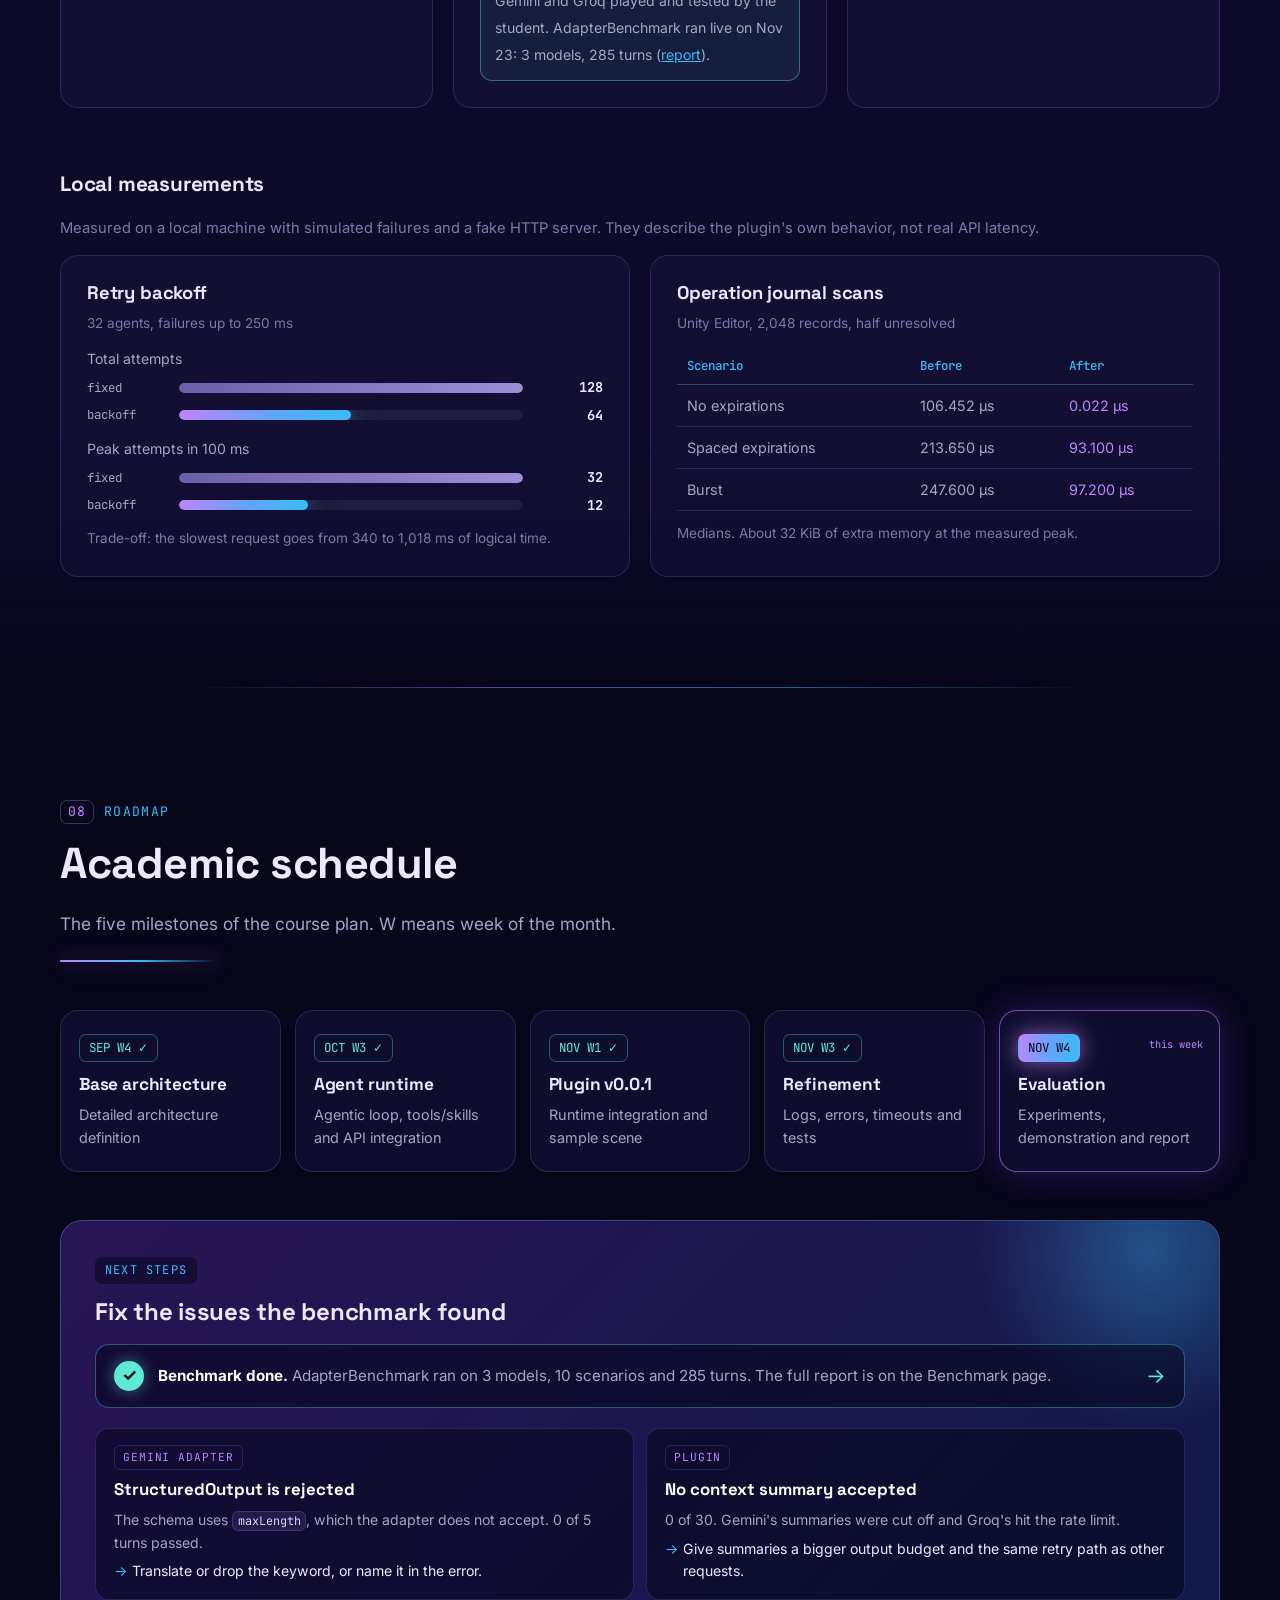
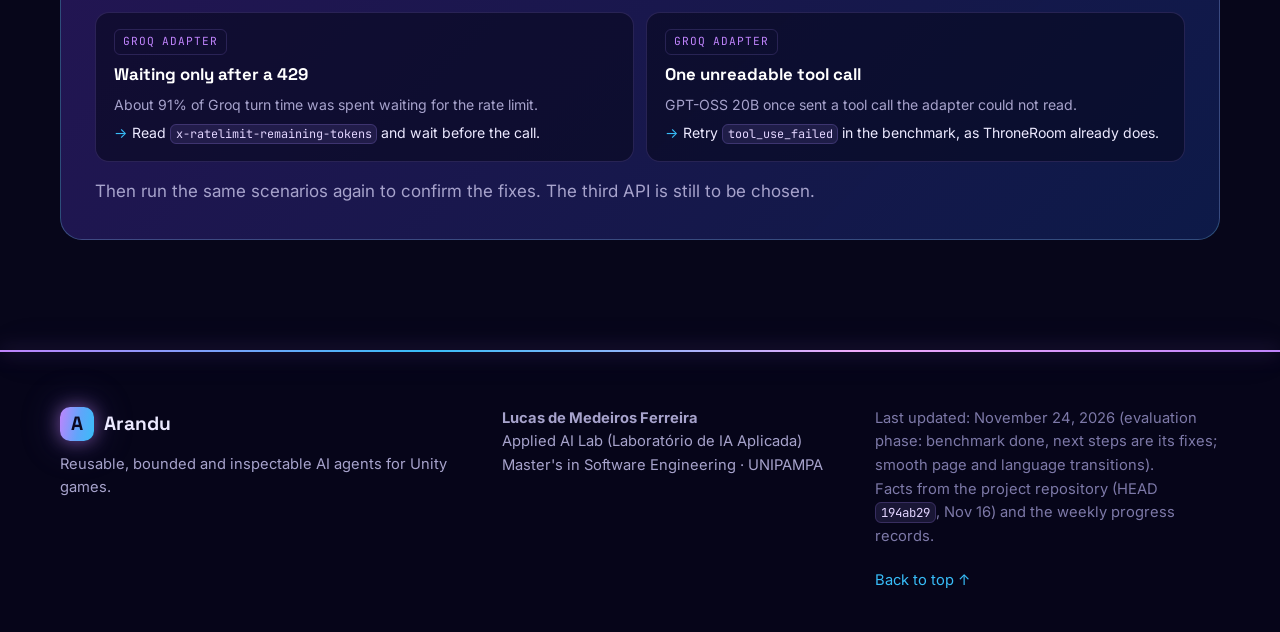
==== commit 0d985d3b: "Mark the AdapterBenchmark live run as done on the home page - AdapterBenchmark tab: the "no live run" ====
--- a/index.html
+++ b/index.html
@@ -9,7 +9,7 @@
   <link rel="preconnect" href="https://fonts.googleapis.com">
   <link rel="preconnect" href="https://fonts.gstatic.com" crossorigin>
   <link href="https://fonts.googleapis.com/css2?family=Inter:wght@400;500;600;700&family=Space+Grotesk:wght@500;600;700&family=JetBrains+Mono:wght@400;500&display=swap" rel="stylesheet">
-  <link rel="stylesheet" href="styles.css?v=7.1">
+  <link rel="stylesheet" href="styles.css?v=7.2">
   <link rel="stylesheet" href="benchmark.css">
   <link rel="icon" href="data:image/svg+xml,%3Csvg xmlns='http://www.w3.org/2000/svg' viewBox='0 0 64 64'%3E%3Cdefs%3E%3ClinearGradient id='g' x1='0' y1='0' x2='1' y2='1'%3E%3Cstop offset='0' stop-color='%23c084fc'/%3E%3Cstop offset='1' stop-color='%2338bdf8'/%3E%3C/linearGradient%3E%3C/defs%3E%3Crect width='64' height='64' rx='14' fill='%230d0b26'/%3E%3Cpath d='M32 12 50 52H40l-8-19-8 19H14z' fill='url(%23g)'/%3E%3C/svg%3E">
   <link rel="alternate" hreflang="en" data-lang="en" href="index.html">
@@ -314,7 +314,7 @@
         <p>The benchmark runs adapter × model × scenario × repeat. Each repeat uses a fresh scope and session, and each turn is checked against a concrete expectation.</p>
         <div class="badges">
           <span class="badge">Only with <code>ARANDU_DIAGNOSTICS</code></span>
-          <span class="badge">Offline tests only · no live run recorded yet</span>
+          <a class="badge badge-ok" href="benchmark.html">First live run on Nov 23 · 285 turns · see the report →</a>
         </div>
       </div>
 
@@ -585,7 +585,7 @@
         </div>
         <div class="live-check">
           <b>Real API</b>
-          <span>Gemini and Groq played and tested by the student.</span>
+          <span>Gemini and Groq played and tested by the student. AdapterBenchmark ran live on Nov 23: 3 models, 285 turns (<a href="benchmark.html">report</a>).</span>
         </div>
       </div>
       <div class="status-col spot reveal">
@@ -593,9 +593,8 @@
         <p class="st-desc">Open points for the evaluation stage.</p>
         <ul class="opens">
           <li>Real calls to a third API</li>
-          <li>A live AdapterBenchmark run</li>
           <li>Measured quality of decisions and summaries</li>
-          <li>Real cost and service latency</li>
+          <li>Real cost, and latency beyond one session on one PC</li>
           <li>Player builds, IL2CPP, WebGL and devices</li>
           <li>Durability after restart</li>
         </ul>
--- a/styles.css
+++ b/styles.css
@@ -878,3 +878,8 @@
   .next-done { align-items: flex-start; }
   .next-done em { display: none; }
 }
+
+/* V7 · AdapterBenchmark badge links to the report */
+a.badge { text-decoration: none; transition: transform .35s var(--ease), box-shadow .35s; }
+a.badge:hover { transform: translateY(-2px); box-shadow: 0 0 26px rgba(94, 234, 212, .3); }
+.live-check a { color: var(--blue); }
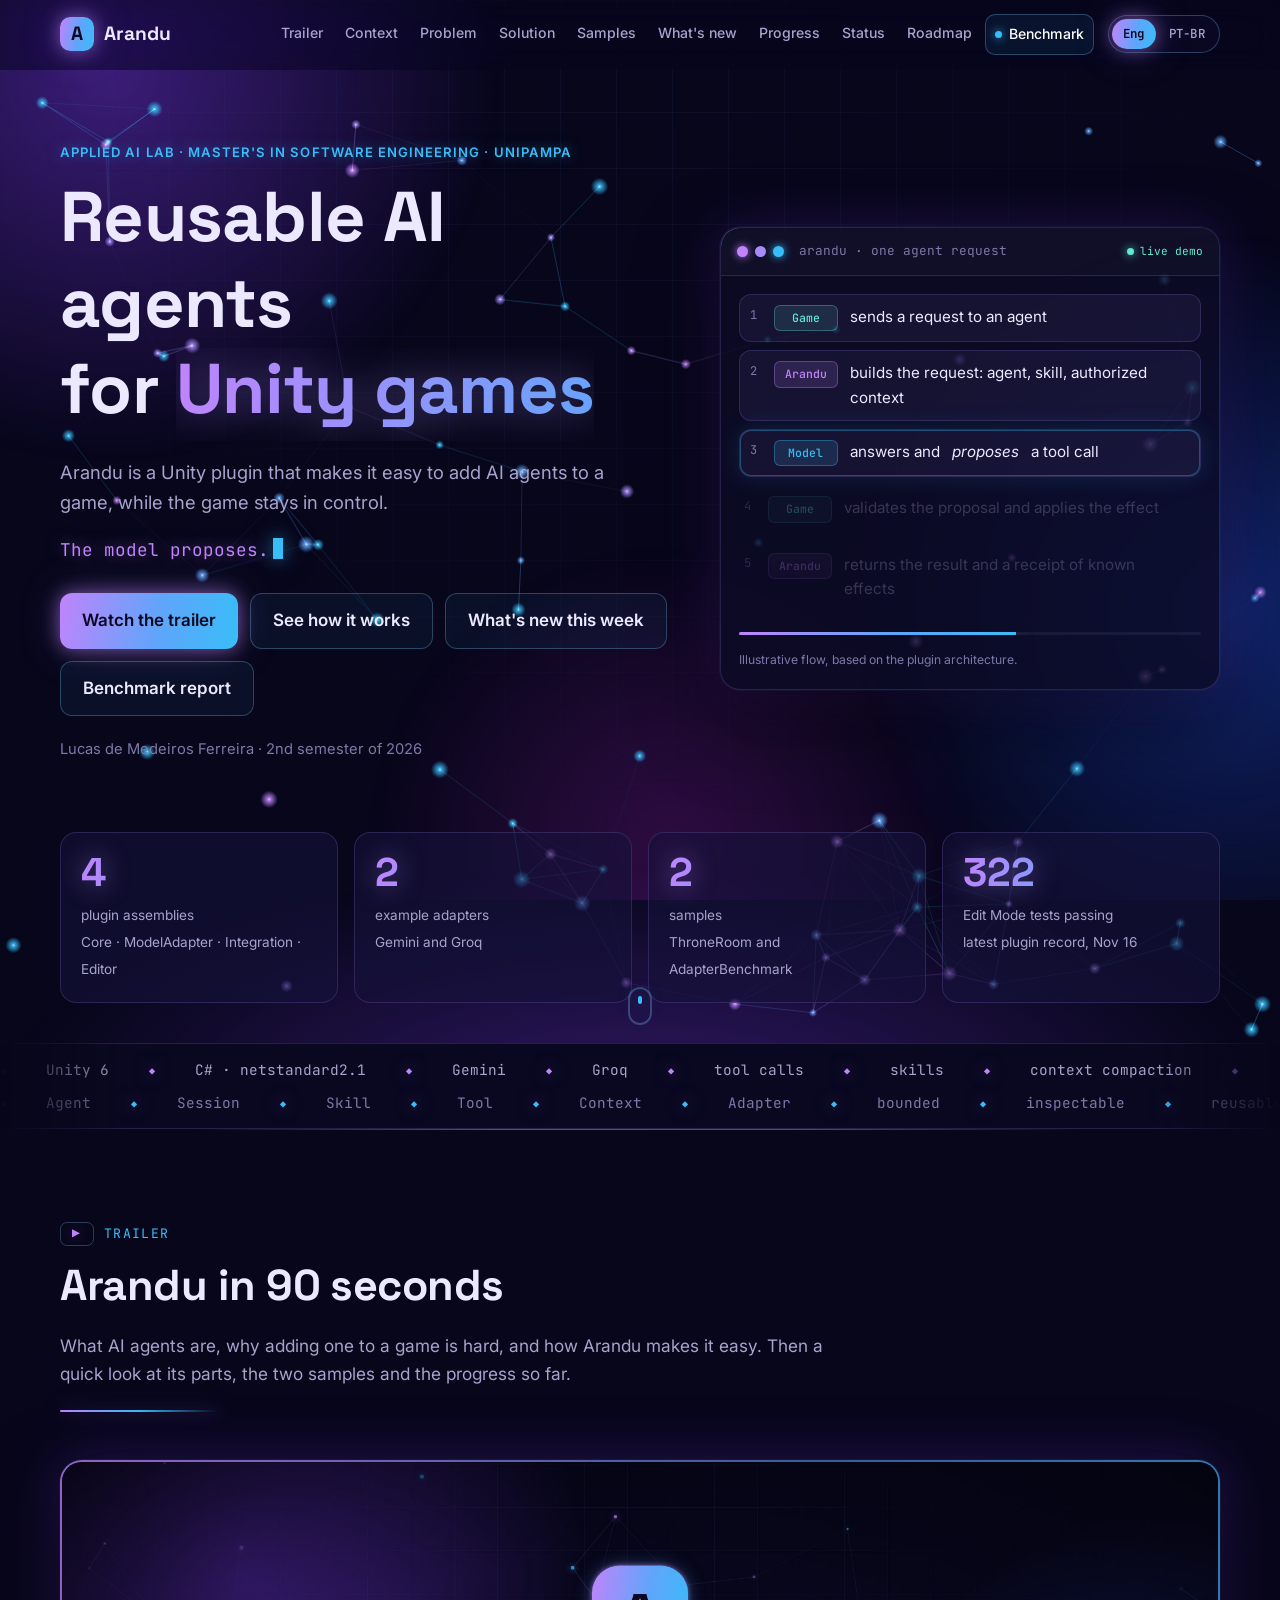
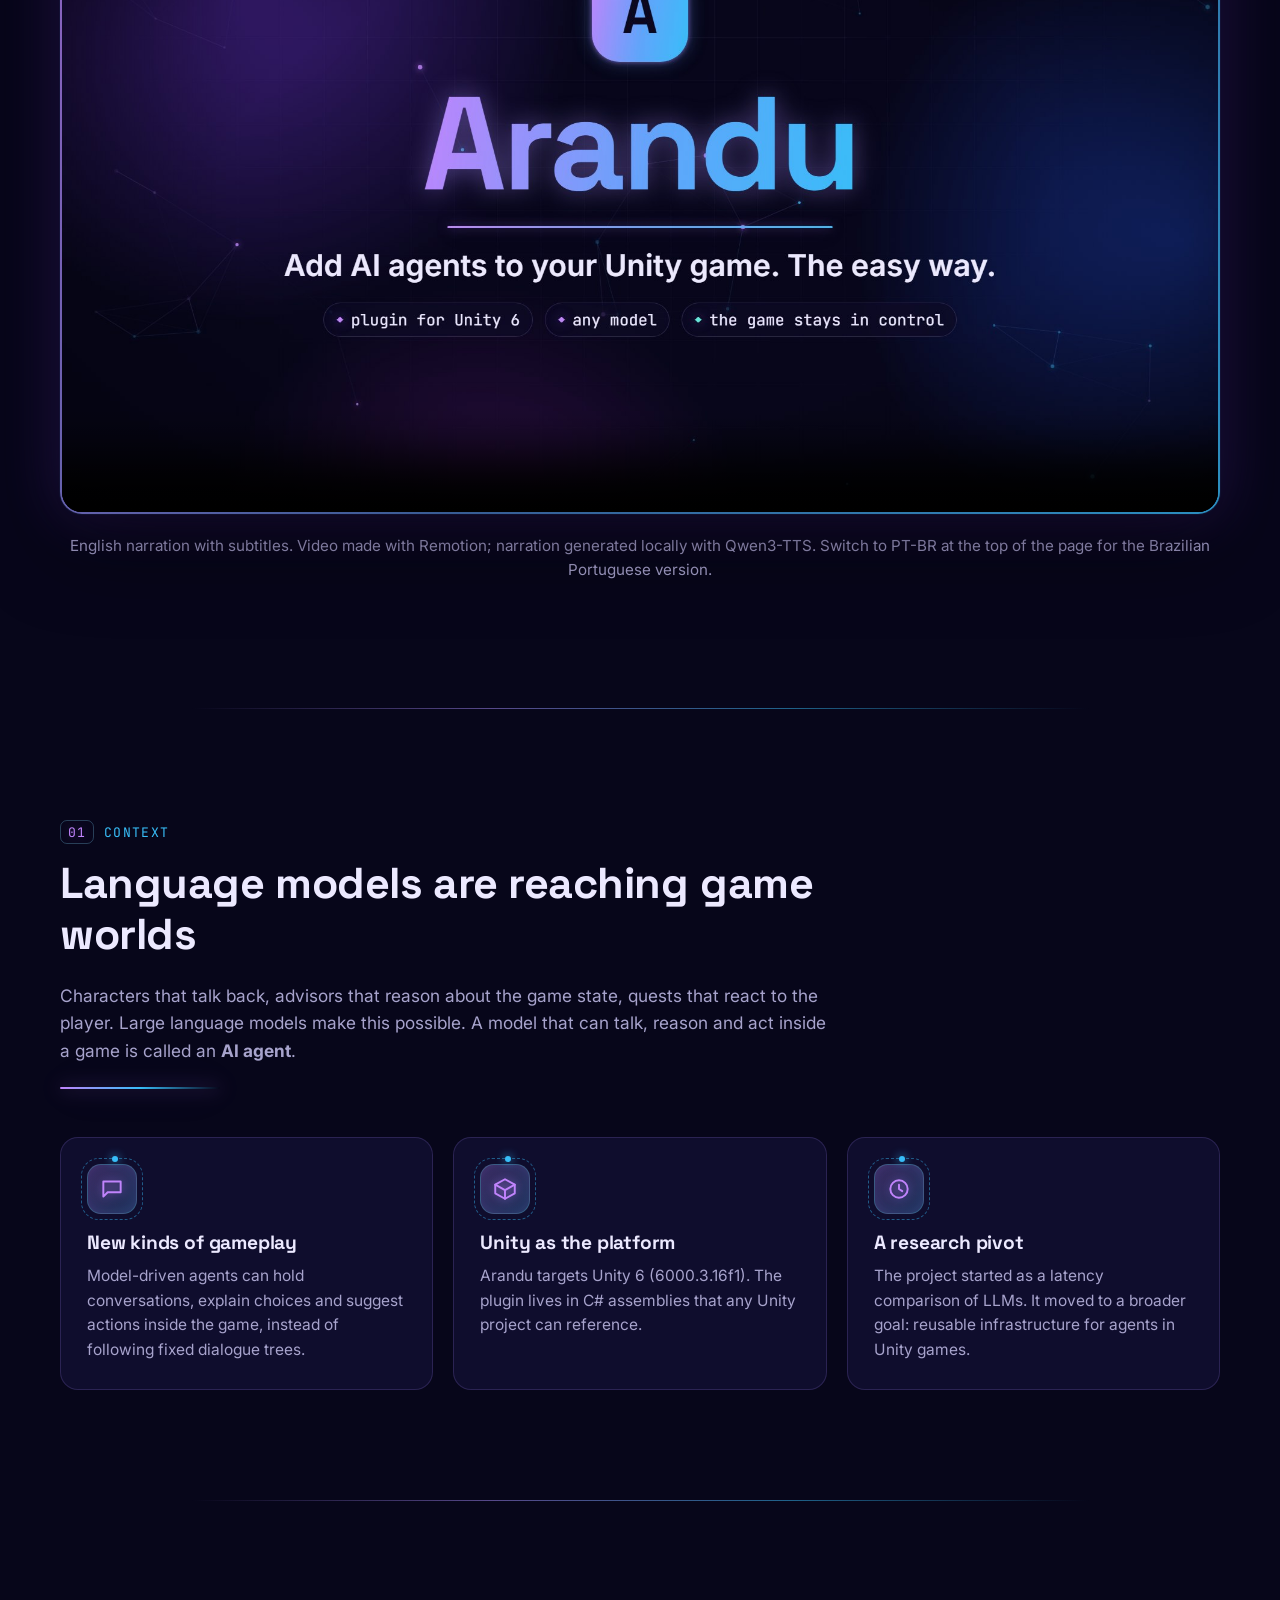
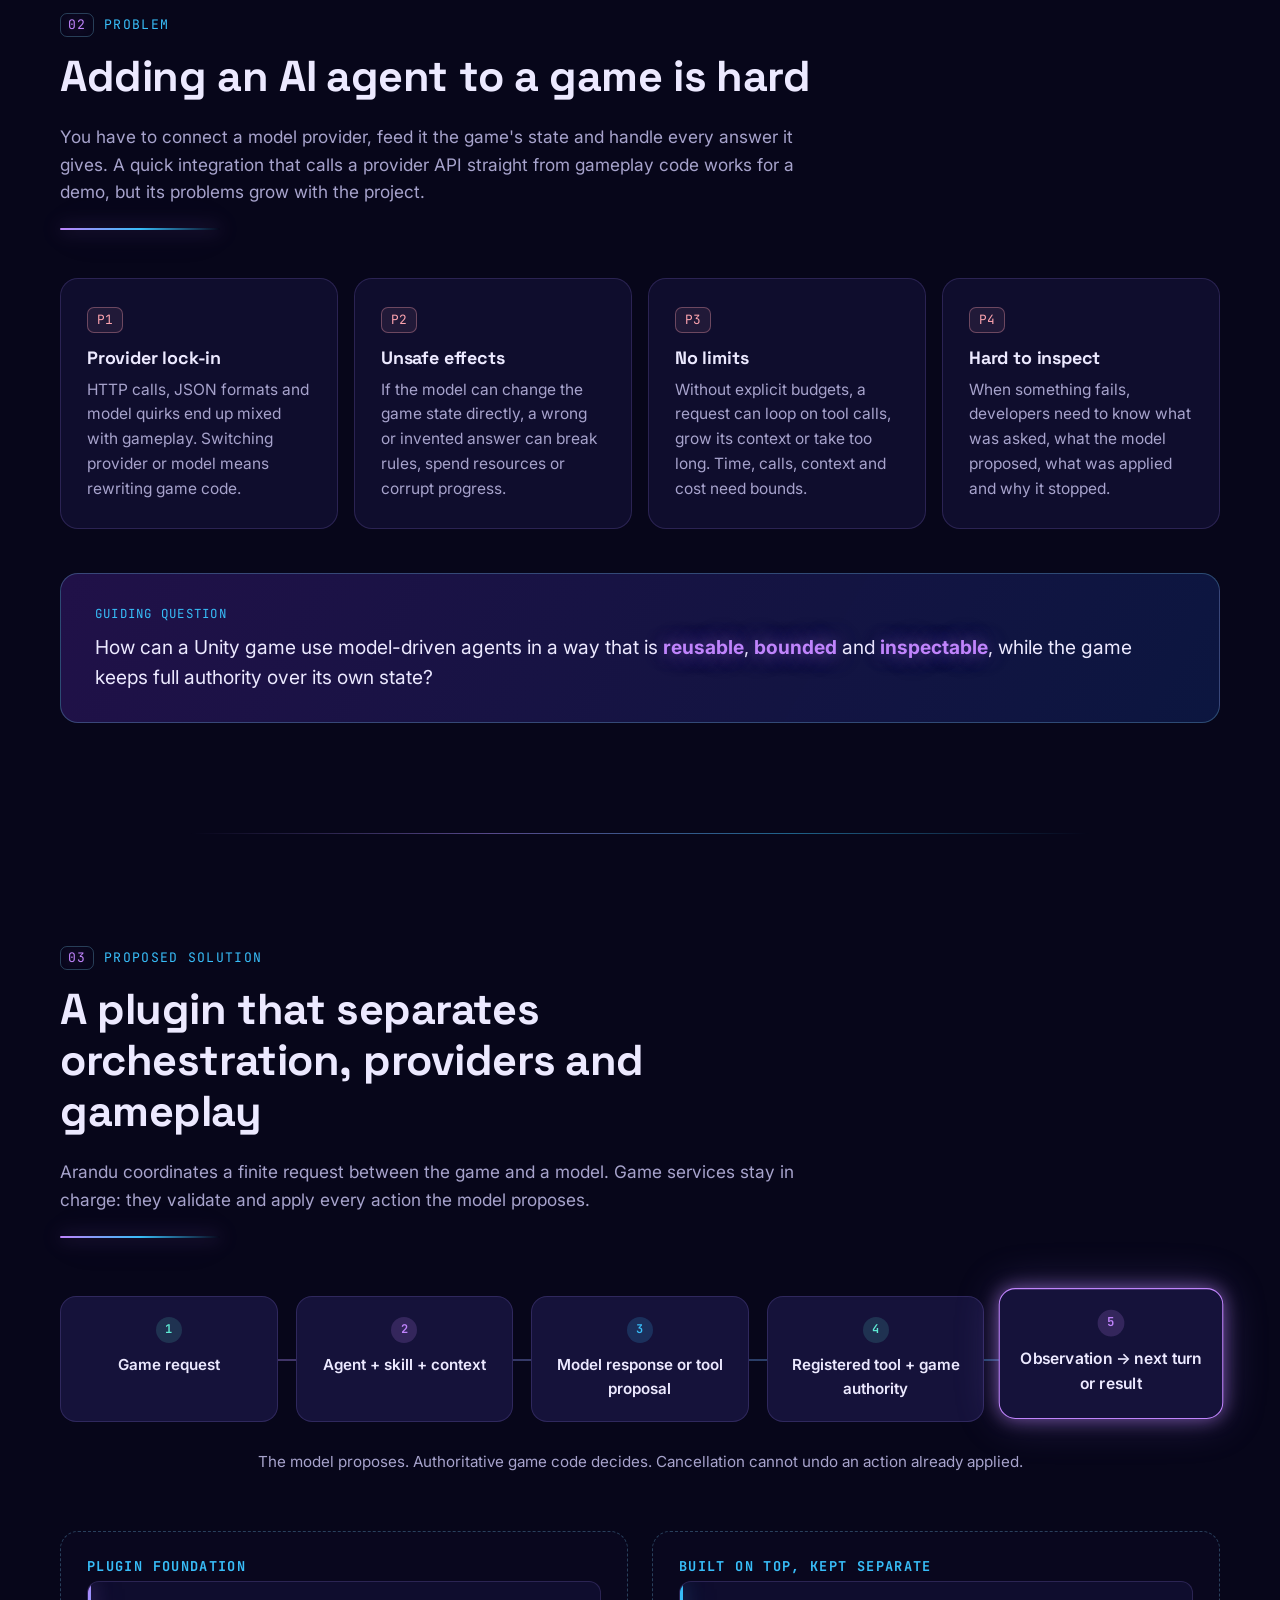
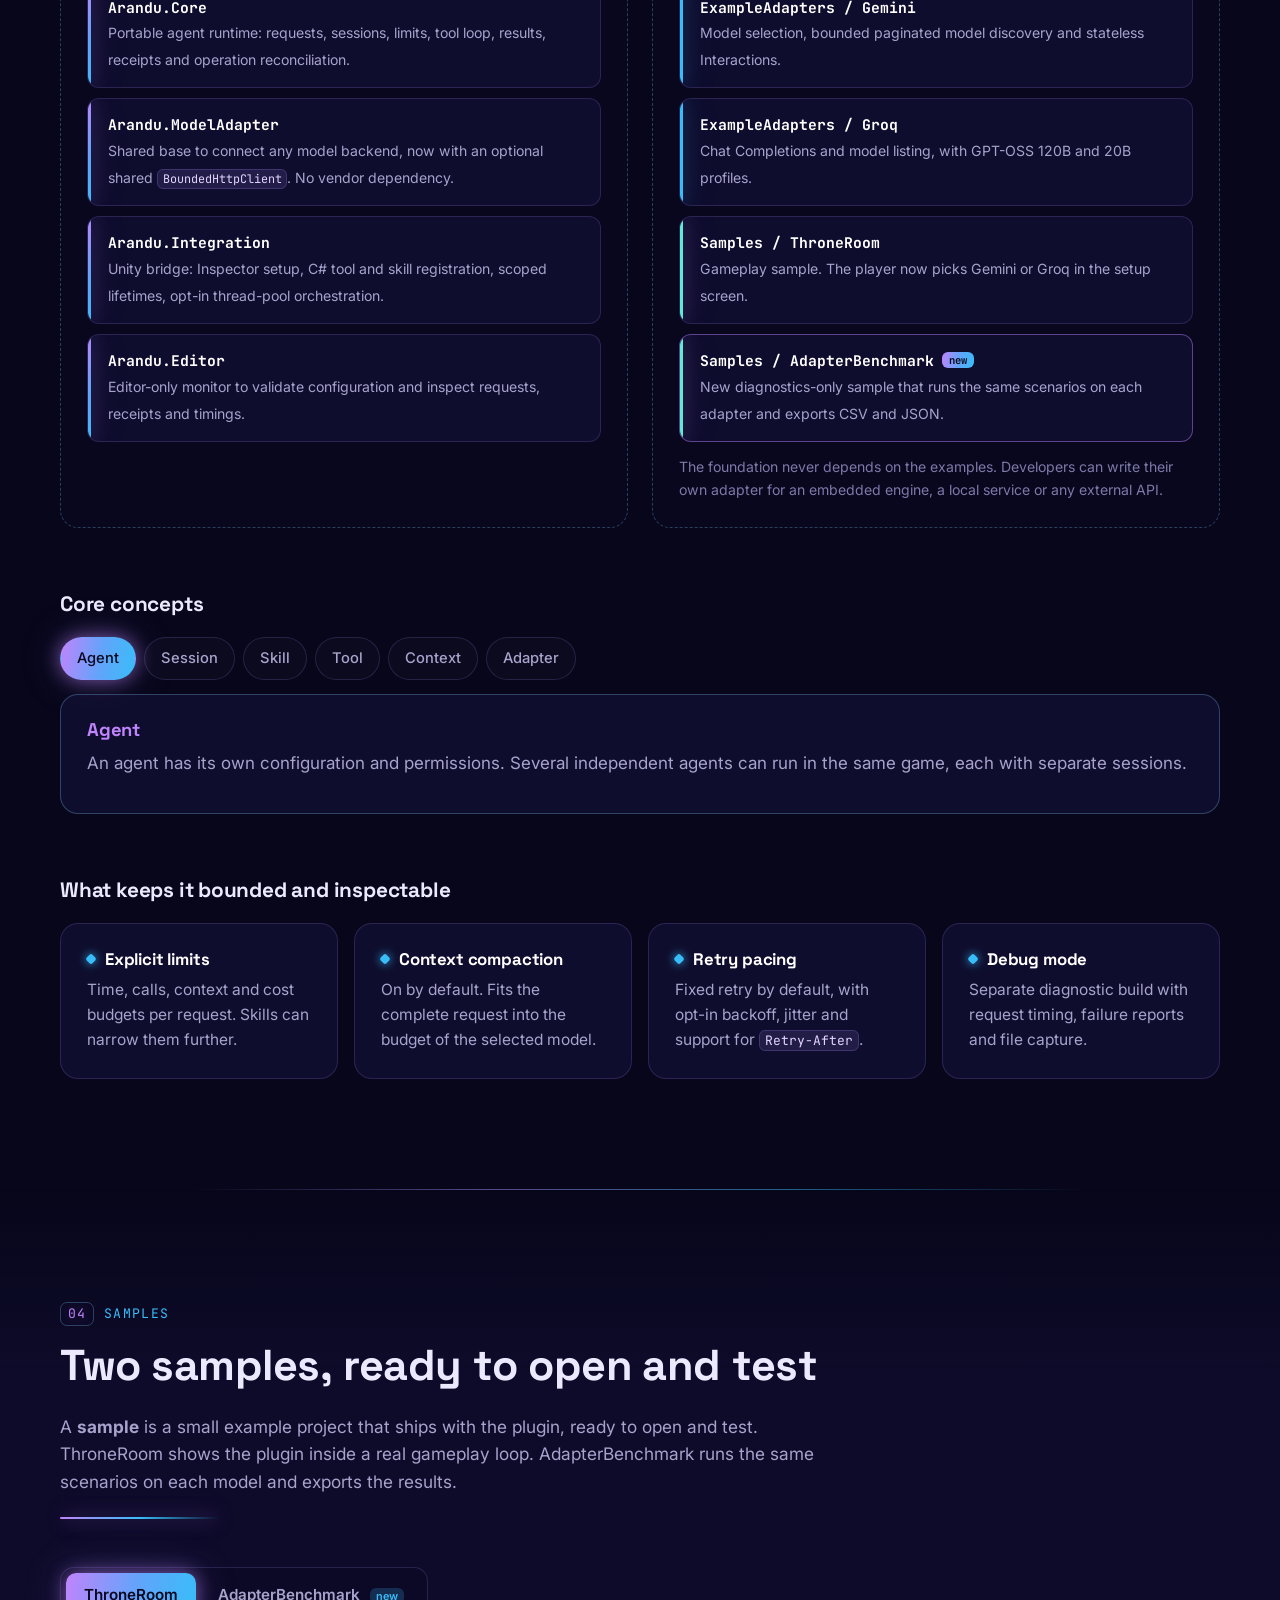
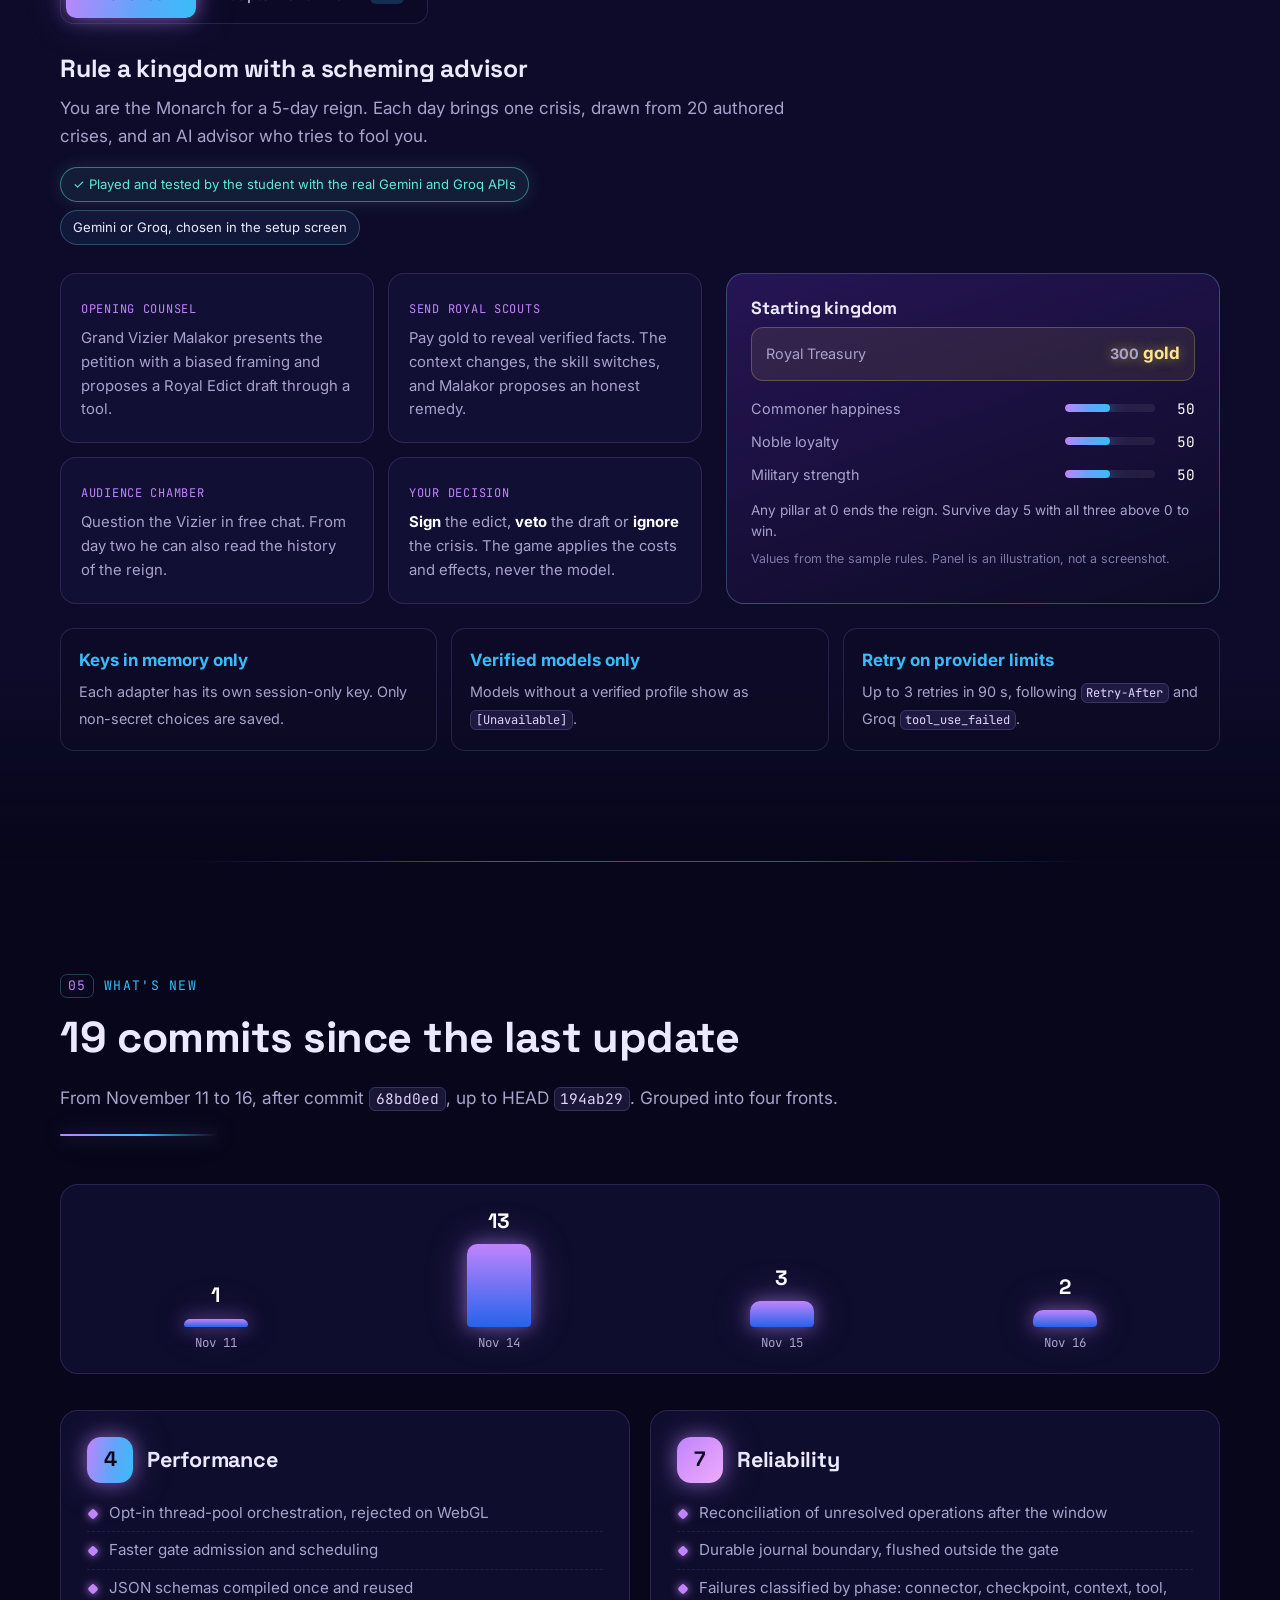
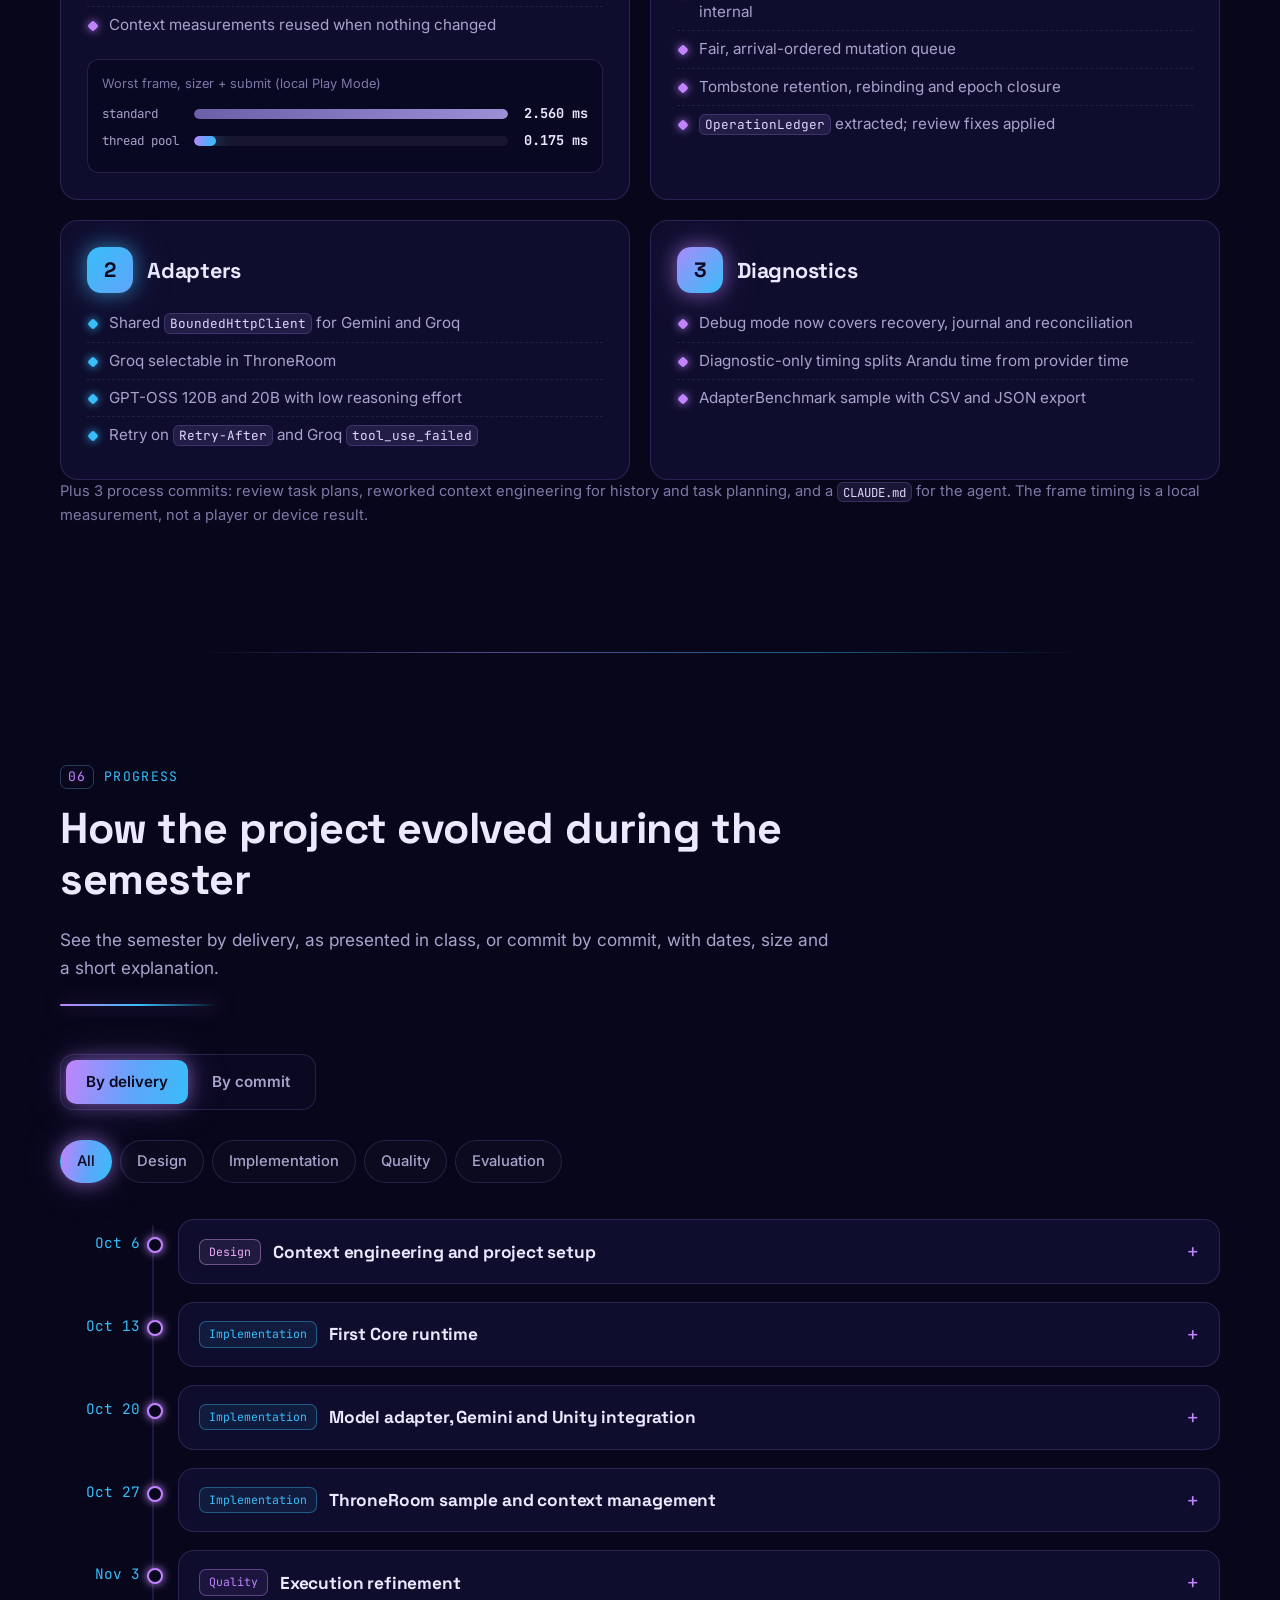
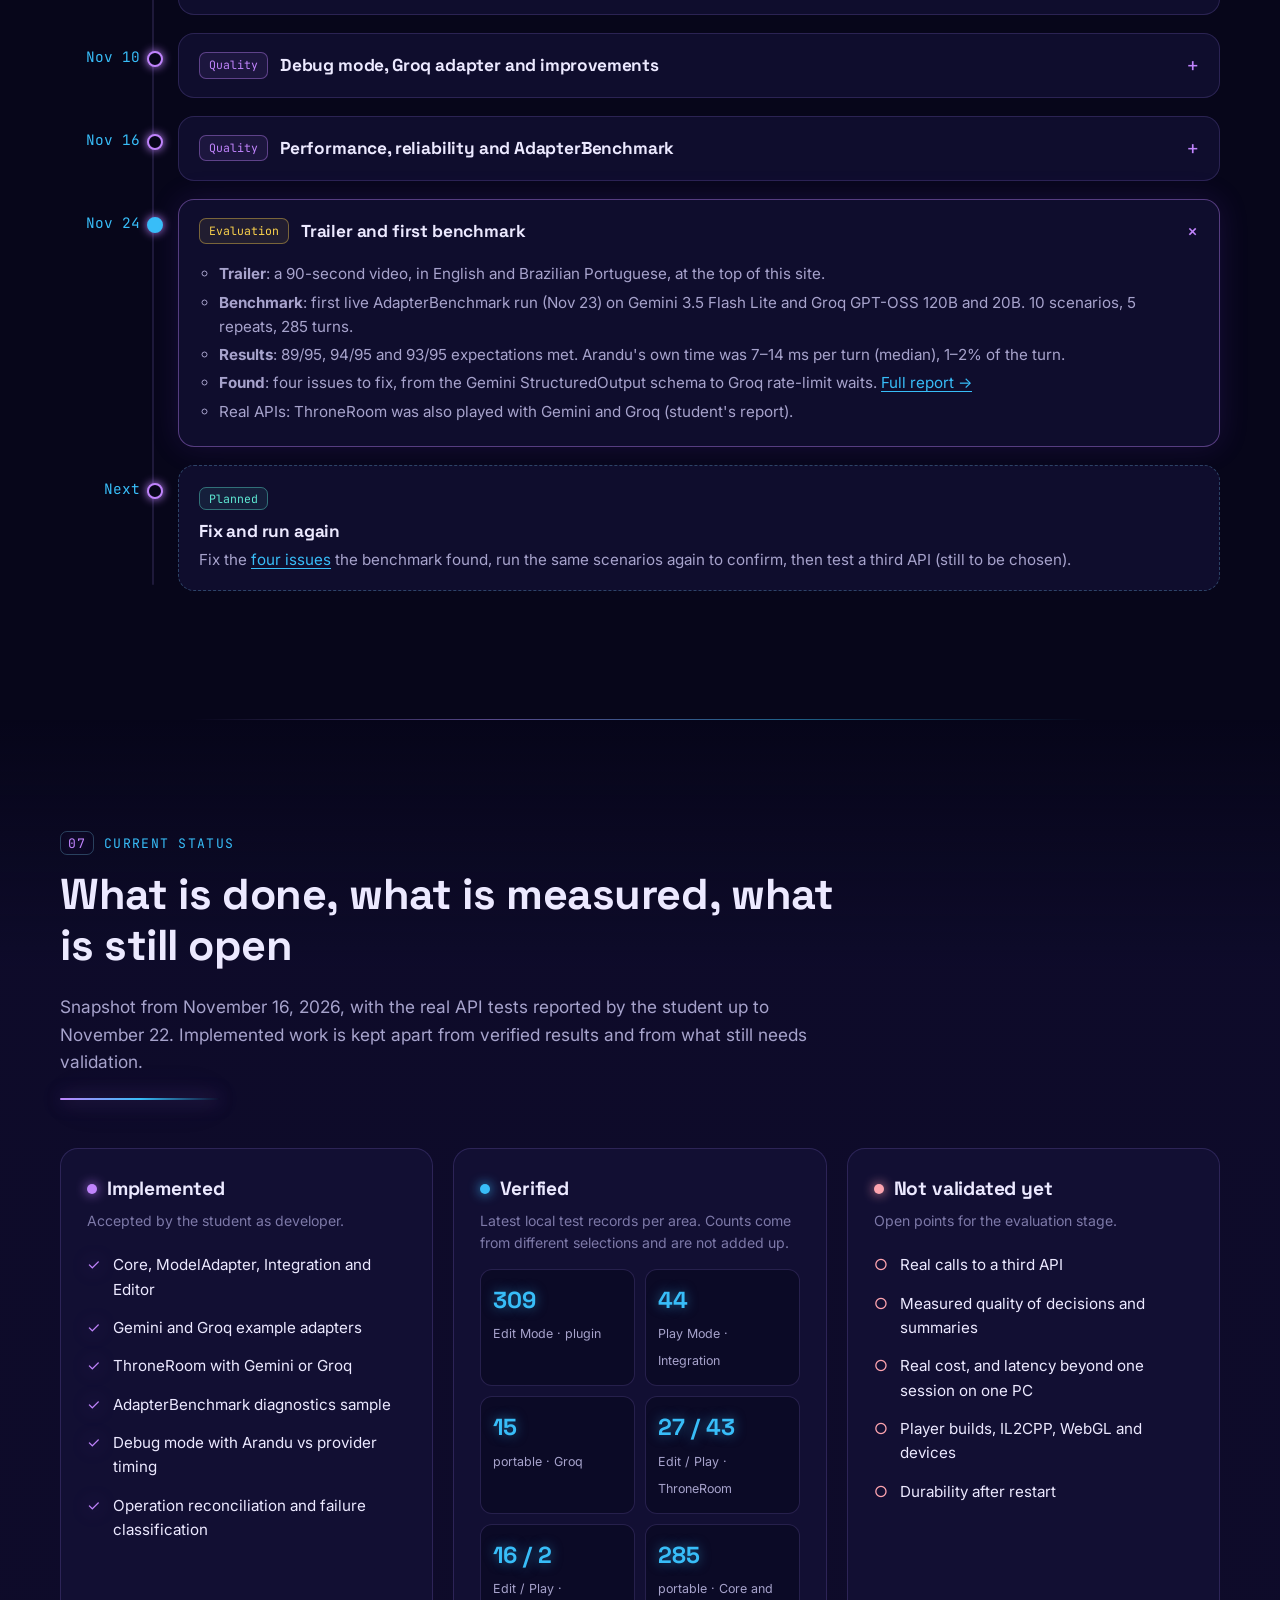
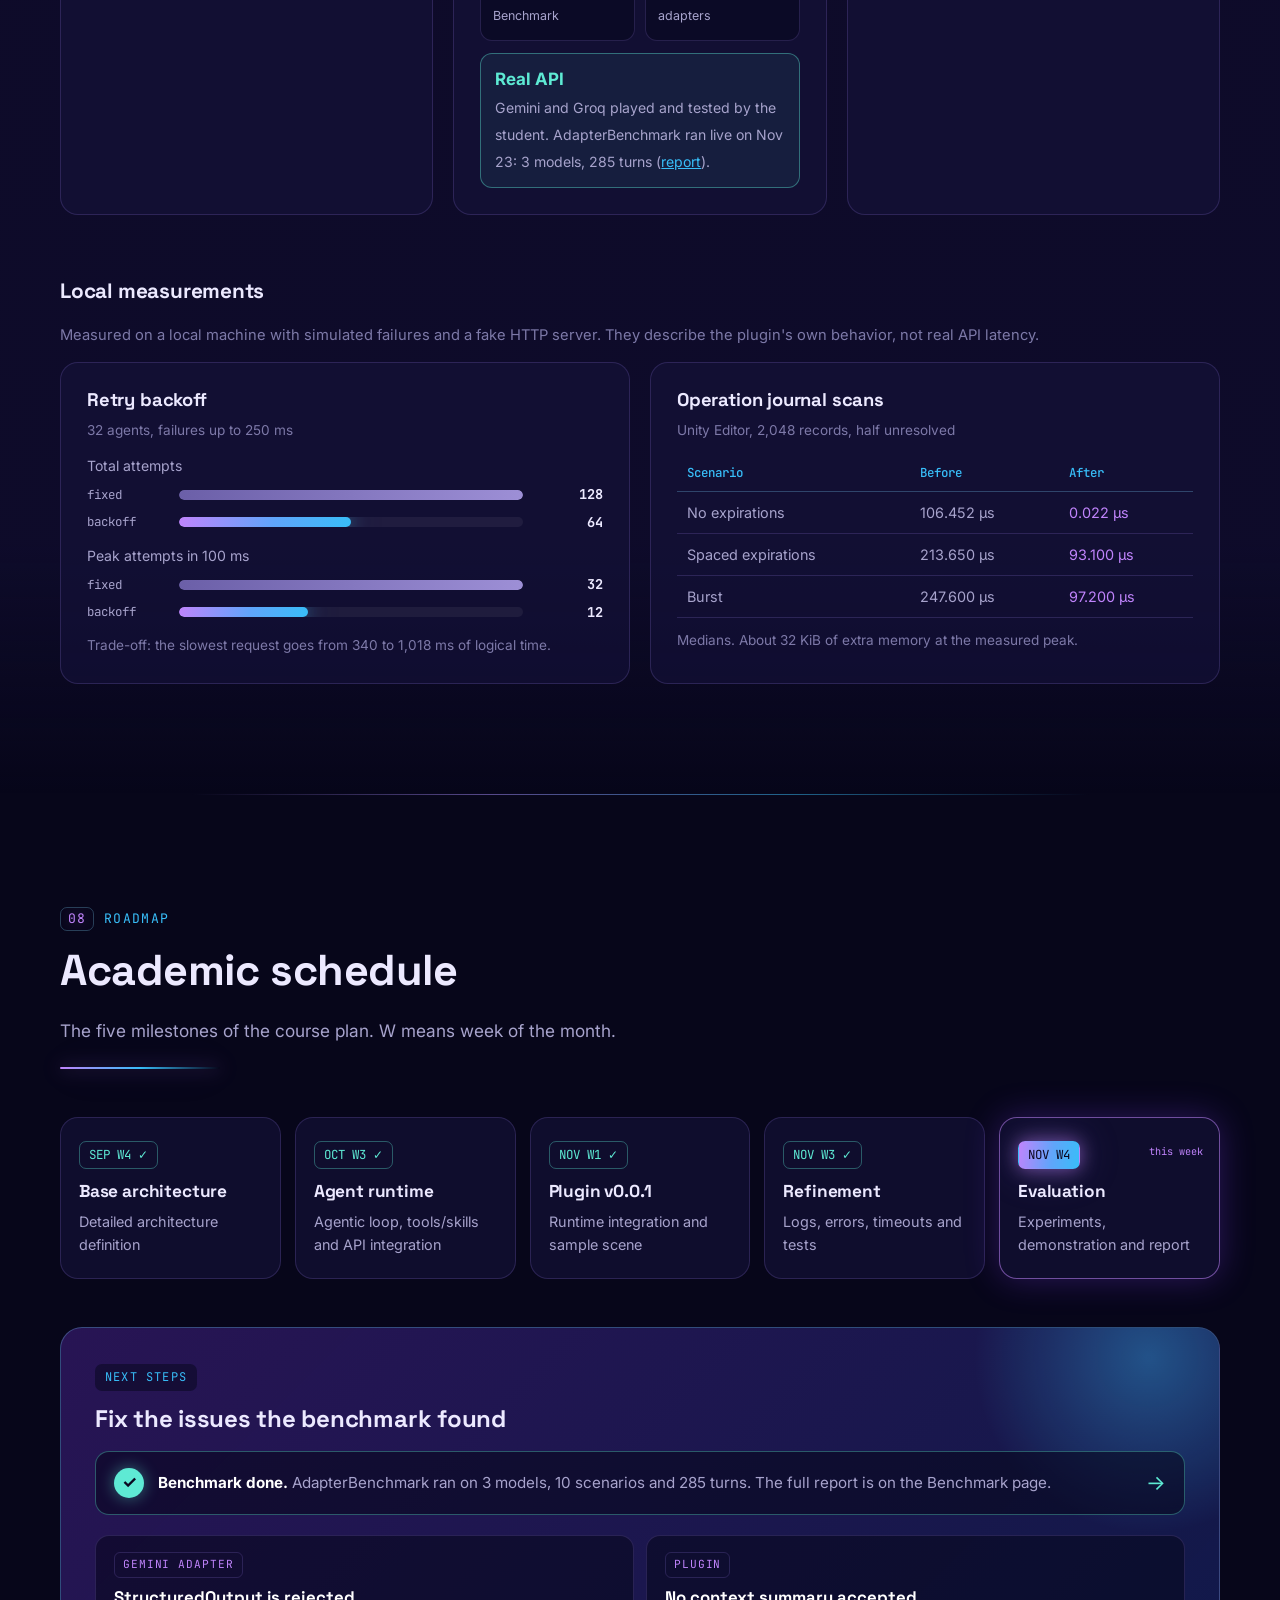
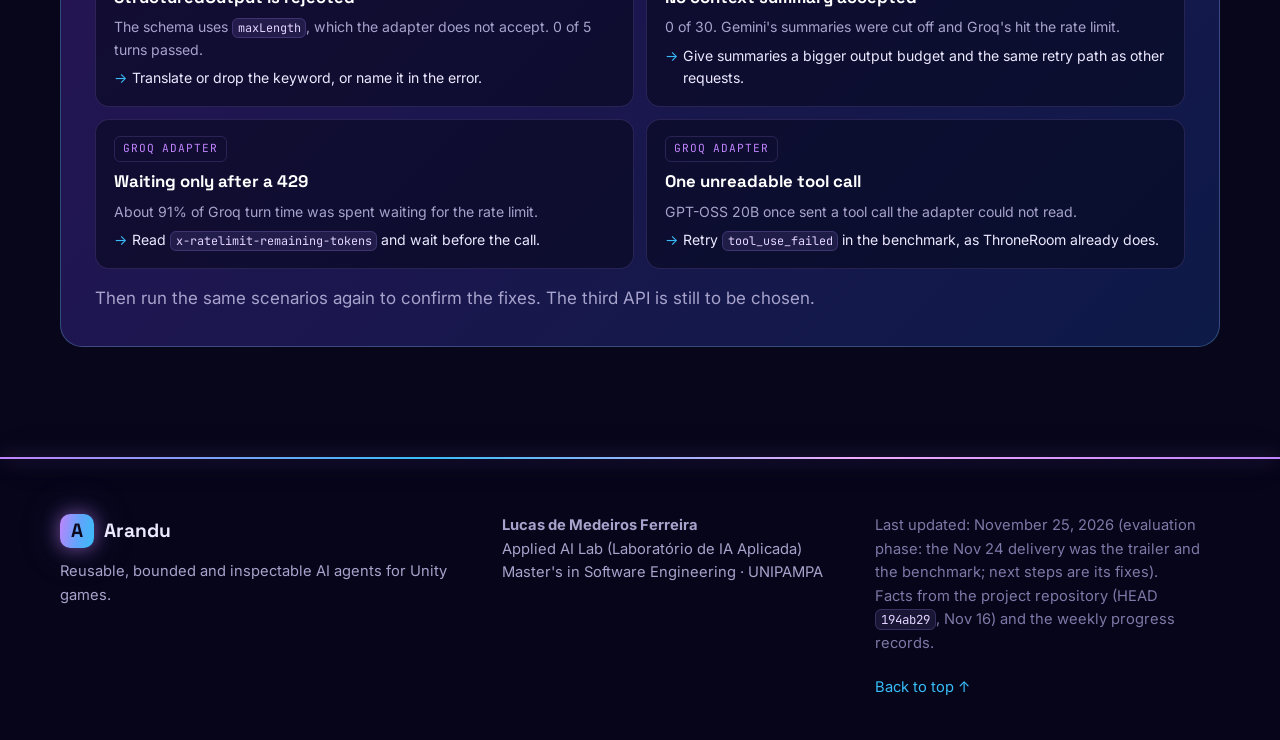
==== commit 760a3d4e: "Add Nov 24 trailer and benchmark delivery to the timeline Co-Authored-By: Claude Opus 5.5 <noreply@a" ====
--- a/index.html
+++ b/index.html
@@ -9,7 +9,7 @@
   <link rel="preconnect" href="https://fonts.googleapis.com">
   <link rel="preconnect" href="https://fonts.gstatic.com" crossorigin>
   <link href="https://fonts.googleapis.com/css2?family=Inter:wght@400;500;600;700&family=Space+Grotesk:wght@500;600;700&family=JetBrains+Mono:wght@400;500&display=swap" rel="stylesheet">
-  <link rel="stylesheet" href="styles.css?v=7.2">
+  <link rel="stylesheet" href="styles.css?v=7.3">
   <link rel="stylesheet" href="benchmark.css">
   <link rel="icon" href="data:image/svg+xml,%3Csvg xmlns='http://www.w3.org/2000/svg' viewBox='0 0 64 64'%3E%3Cdefs%3E%3ClinearGradient id='g' x1='0' y1='0' x2='1' y2='1'%3E%3Cstop offset='0' stop-color='%23c084fc'/%3E%3Cstop offset='1' stop-color='%2338bdf8'/%3E%3C/linearGradient%3E%3C/defs%3E%3Crect width='64' height='64' rx='14' fill='%230d0b26'/%3E%3Cpath d='M32 12 50 52H40l-8-19-8 19H14z' fill='url(%23g)'/%3E%3C/svg%3E">
   <link rel="alternate" hreflang="en" data-lang="en" href="index.html">
@@ -445,6 +445,7 @@
       <button class="chip" data-filter="design">Design</button>
       <button class="chip" data-filter="build">Implementation</button>
       <button class="chip" data-filter="quality">Quality</button>
+      <button class="chip" data-filter="eval">Evaluation</button>
     </div>
 
     <ol class="timeline">
@@ -524,9 +525,9 @@
           </ul>
         </details>
       </li>
-      <li class="tl tl-current reveal" data-cat="quality">
+      <li class="tl reveal" data-cat="quality">
         <div class="tl-date">Nov 16</div>
-        <details class="tl-card" open>
+        <details class="tl-card">
           <summary><span class="pill p-quality">Quality</span><h3>Performance, reliability and AdapterBenchmark</h3></summary>
           <ul>
             <li><b>Performance</b>: opt-in thread-pool orchestration, faster gate, reused schemas and context measurements.</li>
@@ -537,12 +538,25 @@
           </ul>
         </details>
       </li>
-      <li class="tl tl-next reveal" data-cat="quality">
+      <li class="tl tl-current reveal" data-cat="eval">
+        <div class="tl-date">Nov 24</div>
+        <details class="tl-card" open>
+          <summary><span class="pill p-eval">Evaluation</span><h3>Trailer and first benchmark</h3></summary>
+          <ul>
+            <li><b>Trailer</b>: a 90-second video, in English and Brazilian Portuguese, at the top of this site.</li>
+            <li><b>Benchmark</b>: first live AdapterBenchmark run (Nov 23) on Gemini 3.5 Flash Lite and Groq GPT-OSS 120B and 20B. 10 scenarios, 5 repeats, 285 turns.</li>
+            <li><b>Results</b>: 89/95, 94/95 and 93/95 expectations met. Arandu's own time was 7–14 ms per turn (median), 1–2% of the turn.</li>
+            <li><b>Found</b>: four issues to fix, from the Gemini StructuredOutput schema to Groq rate-limit waits. <a href="benchmark.html">Full report →</a></li>
+            <li>Real APIs: ThroneRoom was also played with Gemini and Groq (student's report).</li>
+          </ul>
+        </details>
+      </li>
+      <li class="tl tl-next reveal" data-cat="eval">
         <div class="tl-date">Next</div>
         <div class="tl-card tl-card-next">
           <span class="pill p-next">Planned</span>
-          <h3>Experiments and reports</h3>
-          <p>Run AdapterBenchmark on Groq, Gemini and one more API, and build reports from the <code>ARANDU_DIAGNOSTICS</code> data.</p>
+          <h3>Fix and run again</h3>
+          <p>Fix the <a href="#roadmap">four issues</a> the benchmark found, run the same scenarios again to confirm, then test a third API (still to be chosen).</p>
         </div>
       </li>
     </ol>
@@ -684,7 +698,7 @@
       <p><b>Lucas de Medeiros Ferreira</b><br>Applied AI Lab (Laboratório de IA Aplicada)<br>Master's in Software Engineering · UNIPAMPA</p>
     </div>
     <div>
-      <p class="faint">Last updated: November 24, 2026 (evaluation phase: benchmark done, next steps are its fixes; smooth page and language transitions).<br>Facts from the project repository (HEAD <code>194ab29</code>, Nov 16) and the weekly progress records.</p>
+      <p class="faint">Last updated: November 25, 2026 (evaluation phase: the Nov 24 delivery was the trailer and the benchmark; next steps are its fixes).<br>Facts from the project repository (HEAD <code>194ab29</code>, Nov 16) and the weekly progress records.</p>
       <a class="totop" href="#top">Back to top ↑</a>
     </div>
   </div>
--- a/styles.css
+++ b/styles.css
@@ -425,6 +425,8 @@
 .p-build { color: var(--blue); border-color: rgba(56, 189, 248, .4); background: rgba(56, 189, 248, .08); }
 .p-quality { color: var(--lilac); border-color: rgba(192, 132, 252, .4); background: rgba(192, 132, 252, .08); }
 .p-next { color: var(--ok); border-color: rgba(94, 234, 212, .4); background: rgba(94, 234, 212, .08); }
+.p-eval { color: #fcd34d; border-color: rgba(252, 211, 77, .4); background: rgba(252, 211, 77, .08); }
+.tl-card a { color: var(--blue); text-decoration: underline; text-underline-offset: 3px; }
 
 /* Status */
 .status-grid { display: grid; grid-template-columns: repeat(3, 1fr); gap: 20px; }
